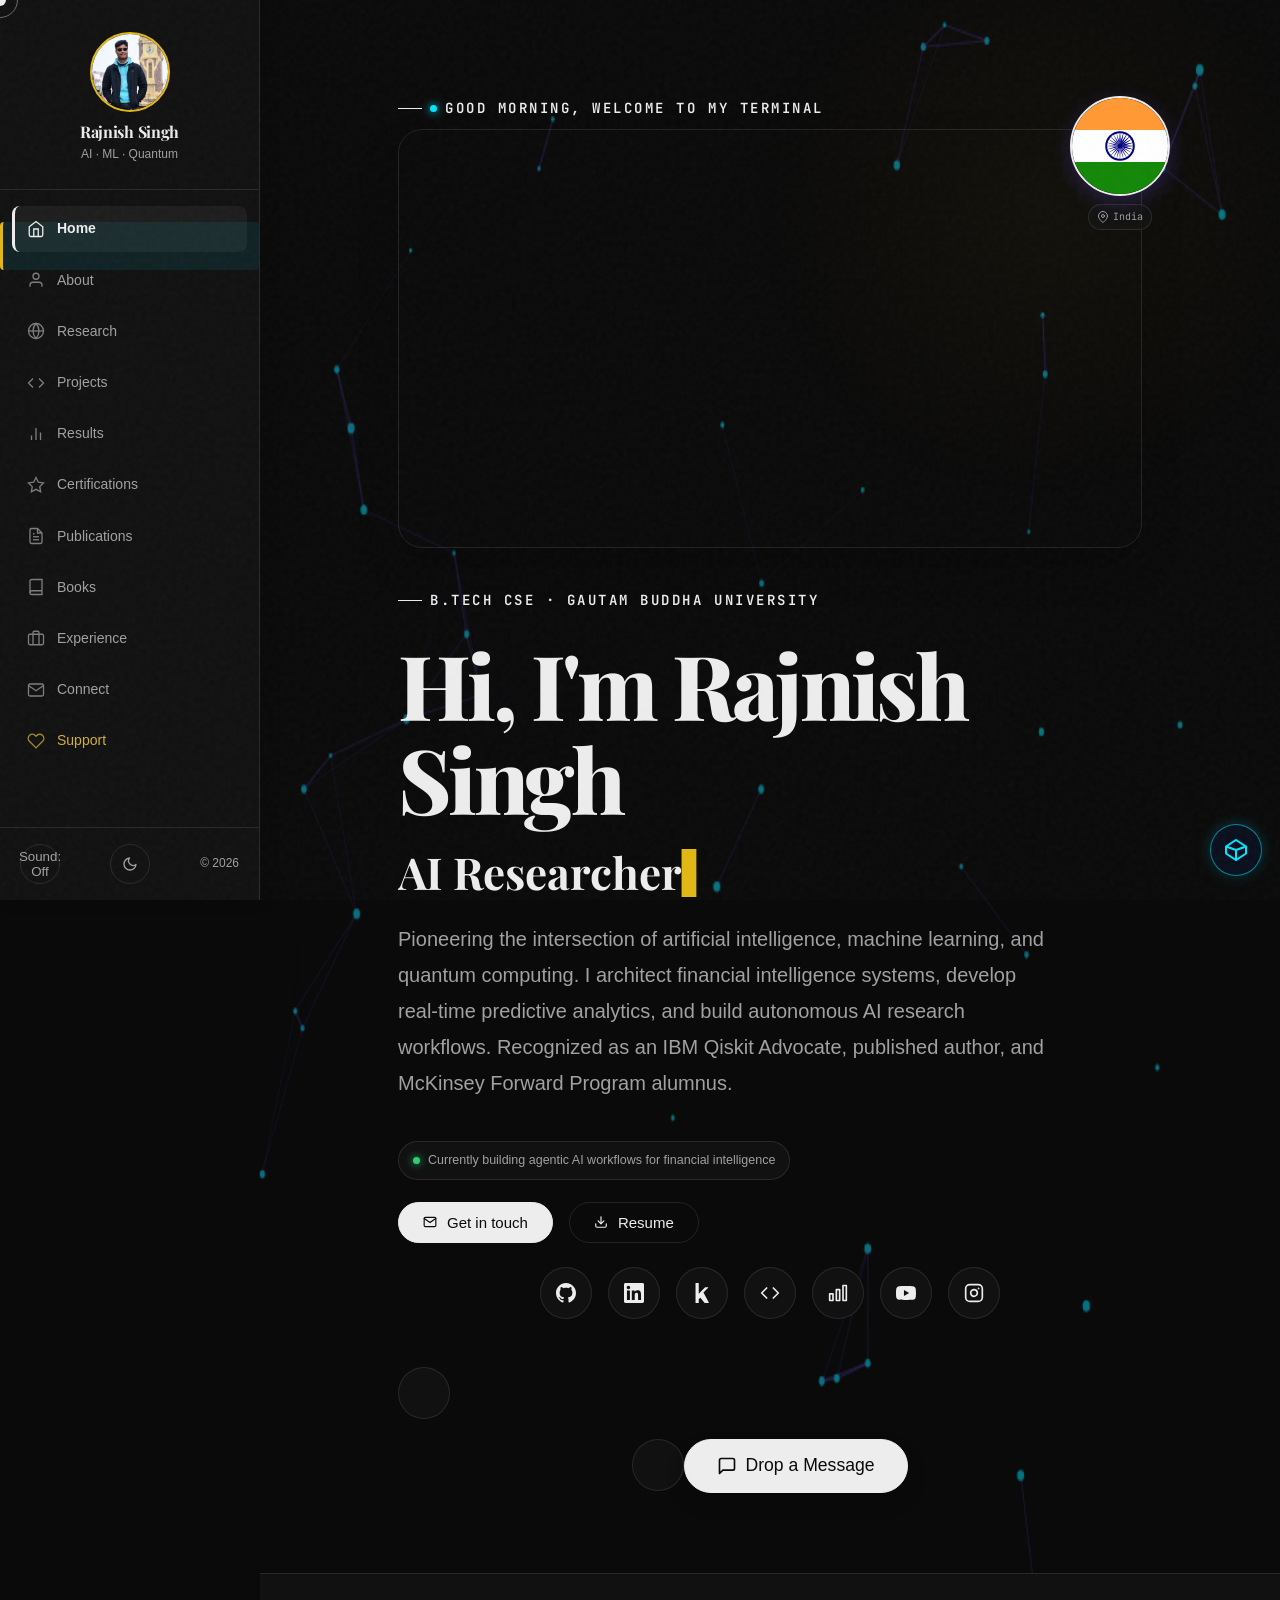
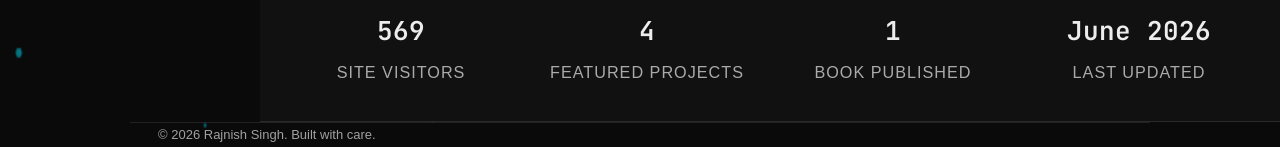
==== index.html @ a427bece "feat: redesign hero section, update typography, add google form and certificates" ====
<!doctype html>
<html lang="en">
  <head>
    <meta charset="UTF-8" />
    <meta name="viewport" content="width=device-width, initial-scale=1.0" />
    <title>Rajnish Singh — AI · ML · Quantum Computing</title>
    <meta
      name="description"
      content="Rajnish Singh is an AI researcher, machine learning enthusiast, IBM Qiskit Advocate, and published author. Exploring the intersection of AI, ML, and quantum computing at Gautam Buddha University."
    />
    <meta name="author" content="Rajnish Singh" />
    <meta
      name="keywords"
      content="Rajnish Singh, AI, Machine Learning, Quantum Computing, IBM Qiskit, Portfolio, Research, GBU"
    />

    <!-- Open Graph -->
    <meta property="og:type" content="website" />
    <meta
      property="og:title"
      content="Rajnish Singh — AI · ML · Quantum Computing"
    />
    <meta
      property="og:description"
      content="AI researcher, ML enthusiast, IBM Qiskit Advocate, and published author exploring the intersection of AI, ML, and quantum computing."
    />
    <meta property="og:image" content="assets/profile.jpg" />
    <meta property="og:locale" content="en_IN" />

    <!-- Twitter Card -->
    <meta name="twitter:card" content="summary" />
    <meta
      name="twitter:title"
      content="Rajnish Singh — AI · ML · Quantum Computing"
    />
    <meta
      name="twitter:description"
      content="AI researcher, ML enthusiast, IBM Qiskit Advocate, and published author."
    />

    <!-- Preload fonts -->
    <link rel="preconnect" href="https://fonts.googleapis.com" />
    <link rel="preconnect" href="https://fonts.gstatic.com" crossorigin />
    <link
      href="https://api.fontshare.com/v2/css?f[]=satoshi@900,700,500,300,400&display=swap"
      rel="stylesheet"
    />
    <link
      href="https://fonts.googleapis.com/css2?family=Playfair+Display:ital,wght@0,400..900;1,400..900&family=JetBrains+Mono:wght@400;500;600&display=swap"
      rel="stylesheet"
    />

    <!-- Stylesheets -->
    <link rel="stylesheet" href="css/tokens.css" />
    <link rel="stylesheet" href="css/base.css" />
    <link rel="stylesheet" href="css/components.css" />
    <link rel="stylesheet" href="css/sections.css" />
    <!-- GSAP for Animations -->
    <script src="https://cdnjs.cloudflare.com/ajax/libs/gsap/3.12.2/gsap.min.js"></script>
    <script src="https://cdnjs.cloudflare.com/ajax/libs/gsap/3.12.2/ScrollTrigger.min.js"></script>
    <link rel="stylesheet" href="css/accessibility.css" />
    <link rel="stylesheet" href="css/responsive.css" />
    <link rel="stylesheet" href="css/game.css" />
    <link rel="stylesheet" href="css/sidebar.css" />
    <link rel="stylesheet" href="css/dashboard.css" />
    <link rel="stylesheet" href="css/quiz.css" />

    <!-- JSON-LD Structured Data -->
    <script type="application/ld+json">
      {
        "@context": "https://schema.org",
        "@type": "Person",
        "name": "Rajnish Singh",
        "url": "",
        "image": "assets/profile.jpg",
        "jobTitle": "AI Researcher & Quantum Computing Advocate",
        "worksFor": {
          "@type": "EducationalOrganization",
          "name": "Gautam Buddha University"
        },
        "alumniOf": {
          "@type": "EducationalOrganization",
          "name": "Gautam Buddha University"
        },
        "knowsAbout": [
          "Artificial Intelligence",
          "Machine Learning",
          "Quantum Computing",
          "IBM Qiskit"
        ],
        "sameAs": [
          "https://github.com/givemehat",
          "https://www.linkedin.com/in/rajnish-singh-a9a61022a/",
          "https://www.instagram.com/nonchalantapple/",
          "https://www.youtube.com/@nonchalantpumpkin",
          "https://medium.com/@rajnisihsingh"
        ]
      }
    </script>
  </head>
  <body data-theme="dark" class="dark">
    <!-- Global Loader -->
    <div id="global-loader">
      <div class="loader-content">
        <div class="loader-logo">RS</div>
        <div class="loader-progress"></div>
      </div>
    </div>

    <!-- Scroll Progress Bar -->
    <div id="scroll-progress" class="scroll-progress"></div>

    <!-- Accessibility Nav -->
    <a href="#main-content" class="skip-link">Skip to main content</a>

    <!-- ========== MOBILE HEADER ========== -->
    <div class="mobile-header">
      <div class="mobile-logo">Rajnish Singh</div>
      <button
        class="hamburger-btn"
        id="mobile-menu-btn"
        aria-label="Toggle menu"
        aria-expanded="false"
      >
        <svg
          width="24"
          height="24"
          viewBox="0 0 24 24"
          fill="none"
          stroke="currentColor"
          stroke-width="2"
        >
          <line x1="3" y1="12" x2="21" y2="12" />
          <line x1="3" y1="6" x2="21" y2="6" />
          <line x1="3" y1="18" x2="21" y2="18" />
        </svg>
      </button>
    </div>

    <!-- ========== SIDEBAR NAVIGATION ========== -->
    <aside id="sidebar" aria-label="Sidebar navigation">
      <div class="sidebar-profile" style="padding-top: 32px">
        <img
          id="profile-img"
          src="assets/profile.jpg"
          alt="Rajnish Singh"
          width="100"
          height="100"
          loading="eager"
        />
        <h2>Rajnish Singh</h2>
        <p>AI · ML · Quantum</p>
      </div>

      <div
        class="nav-links"
        id="tab-bar"
        role="tablist"
        aria-label="Site sections"
      >
        <div id="nav-pill" class="nav-pill"></div>
        <a
          href="#home"
          data-section="home"
          data-tooltip="Home"
          role="tab"
          aria-selected="true"
          aria-controls="panel-home"
          id="tab-home"
          tabindex="0"
          class="active"
        >
          <svg
            width="18"
            height="18"
            viewBox="0 0 24 24"
            fill="none"
            stroke="currentColor"
            stroke-width="2"
          >
            <path d="M3 9l9-7 9 7v11a2 2 0 0 1-2 2H5a2 2 0 0 1-2-2z" />
            <polyline points="9 22 9 12 15 12 15 22" />
          </svg>
          Home
        </a>
        <a
          href="#about"
          data-section="about"
          data-tooltip="About"
          role="tab"
          aria-selected="false"
          aria-controls="panel-about"
          id="tab-about"
          tabindex="-1"
        >
          <svg
            width="18"
            height="18"
            viewBox="0 0 24 24"
            fill="none"
            stroke="currentColor"
            stroke-width="2"
          >
            <path d="M20 21v-2a4 4 0 0 0-4-4H8a4 4 0 0 0-4 4v2" />
            <circle cx="12" cy="7" r="4" />
          </svg>
          About
        </a>
        <a
          href="#research"
          data-section="research"
          data-tooltip="Research"
          role="tab"
          aria-selected="false"
          aria-controls="panel-research"
          id="tab-research"
          tabindex="-1"
        >
          <svg
            width="18"
            height="18"
            viewBox="0 0 24 24"
            fill="none"
            stroke="currentColor"
            stroke-width="2"
          >
            <circle cx="12" cy="12" r="10" />
            <line x1="2" y1="12" x2="22" y2="12" />
            <path
              d="M12 2a15.3 15.3 0 0 1 4 10 15.3 15.3 0 0 1-4 10 15.3 15.3 0 0 1-4-10 15.3 15.3 0 0 1 4-10z"
            />
          </svg>
          Research
        </a>
        <a
          href="#projects"
          data-section="projects"
          data-tooltip="Projects"
          role="tab"
          aria-selected="false"
          aria-controls="panel-projects"
          id="tab-projects"
          tabindex="-1"
        >
          <svg
            width="18"
            height="18"
            viewBox="0 0 24 24"
            fill="none"
            stroke="currentColor"
            stroke-width="2"
          >
            <polyline points="16 18 22 12 16 6" />
            <polyline points="8 6 2 12 8 18" />
          </svg>
          Projects
        </a>
        <a
          href="#results"
          data-section="results"
          data-tooltip="Results"
          role="tab"
          aria-selected="false"
          aria-controls="panel-results"
          id="tab-results"
          tabindex="-1"
        >
          <svg
            width="18"
            height="18"
            viewBox="0 0 24 24"
            fill="none"
            stroke="currentColor"
            stroke-width="2"
          >
            <line x1="18" y1="20" x2="18" y2="10" />
            <line x1="12" y1="20" x2="12" y2="4" />
            <line x1="6" y1="20" x2="6" y2="14" />
          </svg>
          Results
        </a>
        <a
          href="#certifications"
          data-section="certifications"
          data-tooltip="Certifications"
          role="tab"
          aria-selected="false"
          aria-controls="panel-certifications"
          id="tab-certifications"
          tabindex="-1"
        >
          <svg
            width="18"
            height="18"
            viewBox="0 0 24 24"
            fill="none"
            stroke="currentColor"
            stroke-width="2"
          >
            <path
              d="M12 2l3.09 6.26L22 9.27l-5 4.87 1.18 6.88L12 17.77l-6.18 3.25L7 14.14 2 9.27l6.91-1.01L12 2z"
            />
          </svg>
          Certifications
        </a>
        <a
          href="#publications"
          data-section="publications"
          data-tooltip="Publications"
          role="tab"
          aria-selected="false"
          aria-controls="panel-publications"
          id="tab-publications"
          tabindex="-1"
        >
          <svg
            width="18"
            height="18"
            viewBox="0 0 24 24"
            fill="none"
            stroke="currentColor"
            stroke-width="2"
          >
            <path
              d="M14 2H6a2 2 0 0 0-2 2v16a2 2 0 0 0 2 2h12a2 2 0 0 0 2-2V8z"
            />
            <polyline points="14 2 14 8 20 8" />
            <line x1="16" y1="13" x2="8" y2="13" />
            <line x1="16" y1="17" x2="8" y2="17" />
            <polyline points="10 9 9 9 8 9" />
          </svg>
          Publications
        </a>
        <a
          href="#books"
          data-section="books"
          data-tooltip="Books"
          role="tab"
          aria-selected="false"
          aria-controls="panel-books"
          id="tab-books"
          tabindex="-1"
        >
          <svg
            width="18"
            height="18"
            viewBox="0 0 24 24"
            fill="none"
            stroke="currentColor"
            stroke-width="2"
          >
            <path d="M4 19.5A2.5 2.5 0 0 1 6.5 17H20" />
            <path
              d="M6.5 2H20v20H6.5A2.5 2.5 0 0 1 4 19.5v-15A2.5 2.5 0 0 1 6.5 2z"
            />
          </svg>
          Books
        </a>
        <a
          href="#experience"
          data-section="experience"
          data-tooltip="Experience"
          role="tab"
          aria-selected="false"
          aria-controls="panel-experience"
          id="tab-experience"
          tabindex="-1"
        >
          <svg
            width="18"
            height="18"
            viewBox="0 0 24 24"
            fill="none"
            stroke="currentColor"
            stroke-width="2"
          >
            <rect x="2" y="7" width="20" height="14" rx="2" ry="2" />
            <path d="M16 21V5a2 2 0 0 0-2-2h-4a2 2 0 0 0-2 2v16" />
          </svg>
          Experience
        </a>
        <a
          href="#connect"
          data-section="connect"
          data-tooltip="Connect"
          role="tab"
          aria-selected="false"
          aria-controls="panel-connect"
          id="tab-connect"
          tabindex="-1"
        >
          <svg
            width="18"
            height="18"
            viewBox="0 0 24 24"
            fill="none"
            stroke="currentColor"
            stroke-width="2"
          >
            <path
              d="M4 4h16c1.1 0 2 .9 2 2v12c0 1.1-.9 2-2 2H4c-1.1 0-2-.9-2-2V6c0-1.1.9-2 2-2z"
            />
            <polyline points="22,6 12,13 2,6" />
          </svg>
          Connect
        </a>
        <a
          href="#support"
          data-section="support"
          data-tooltip="Support"
          role="tab"
          aria-selected="false"
          aria-controls="panel-support"
          id="tab-support"
          tabindex="-1"
          style="color: #d4af37"
        >
          <svg
            width="18"
            height="18"
            viewBox="0 0 24 24"
            fill="none"
            stroke="currentColor"
            stroke-width="2"
          >
            <path
              d="M20.84 4.61a5.5 5.5 0 0 0-7.78 0L12 5.67l-1.06-1.06a5.5 5.5 0 0 0-7.78 7.78l1.06 1.06L12 21.23l7.78-7.78 1.06-1.06a5.5 5.5 0 0 0 0-7.78z"
            />
          </svg>
          Support
        </a>
      </div>

      <div class="sidebar-footer">
        <button
          class="icon-btn sound-toggle-btn"
          title="Toggle Sound"
          aria-label="Toggle Sound"
        >
          <svg
            width="16"
            height="16"
            viewBox="0 0 24 24"
            fill="none"
            stroke="currentColor"
            stroke-width="2"
          >
            <polygon points="11 5 6 9 2 9 2 15 6 15 11 19 11 5"></polygon>
            <path
              d="M19.07 4.93a10 10 0 0 1 0 14.14M15.54 8.46a5 5 0 0 1 0 7.07"
            ></path>
          </svg>
        </button>
        <button
          class="icon-btn"
          id="theme-toggle"
          title="Toggle theme"
          aria-label="Toggle dark mode"
        >
          <svg
            width="16"
            height="16"
            viewBox="0 0 24 24"
            fill="none"
            stroke="currentColor"
            stroke-width="2"
            stroke-linecap="round"
            stroke-linejoin="round"
          >
            <circle cx="12" cy="12" r="5" />
            <line x1="12" y1="1" x2="12" y2="3" />
            <line x1="12" y1="21" x2="12" y2="23" />
            <line x1="4.22" y1="4.22" x2="5.64" y2="5.64" />
            <line x1="18.36" y1="18.36" x2="19.78" y2="19.78" />
            <line x1="1" y1="12" x2="3" y2="12" />
            <line x1="21" y1="12" x2="23" y2="12" />
            <line x1="4.22" y1="19.78" x2="5.64" y2="18.36" />
            <line x1="18.36" y1="5.64" x2="19.78" y2="4.22" />
          </svg>
        </button>
        <span
          id="admin-trigger"
          role="button"
          tabindex="0"
          style="font-size: 12px; color: var(--text-dim); cursor: pointer"
          title="Admin Login"
          >© 2026</span
        >
      </div>
    </aside>

    <!-- ========== MAIN CONTENT ========== -->
    <main id="main-content">
      <!-- Particle Background Accent -->
      <canvas id="particles-bg"></canvas>

      <!-- ===== HOME PANEL ===== -->
      <div
        class="panel active"
        id="panel-home"
        role="tabpanel"
        aria-labelledby="tab-home"
      >
        <header class="hero">
          <div class="container hero-grid">
            <!-- Animated Video Presentation -->
            <div style="margin-bottom: 40px; border-radius: 24px; overflow: hidden; box-shadow: 0 20px 40px rgba(0,0,0,0.2); width: 100%; aspect-ratio: 16/9; border: 1px solid var(--line);">
              <video
                autoplay
                loop
                muted
                playsinline
                style="width: 100%; height: 100%; object-fit: cover;"
              >
                <source src="images/animated_bg.mp4" type="video/mp4" />
              </video>
            </div>
            <div class="hero-visual">
              <div class="qframe">
                <svg
                  width="100%"
                  height="100%"
                  viewBox="0 0 900 600"
                  preserveAspectRatio="xMidYMid slice"
                  xmlns="http://www.w3.org/2000/svg"
                >
                  <rect width="900" height="200" fill="#FF9933" />
                  <rect y="200" width="900" height="200" fill="#FFFFFF" />
                  <rect y="400" width="900" height="200" fill="#138808" />
                  <g transform="translate(450,300)">
                    <circle r="92.5" fill="#000080" />
                    <circle r="80" fill="#FFFFFF" />
                    <circle r="16" fill="#000080" />
                    <g id="chakra">
                      <g id="c3">
                        <g id="c2">
                          <g id="c1">
                            <polygon
                              points="0,0 3,-30 0,-92.5 -3,-30"
                              fill="#000080"
                            />
                            <polygon
                              points="0,0 3,-30 0,-92.5 -3,-30"
                              fill="#000080"
                              transform="rotate(15)"
                            />
                          </g>
                          <use href="#c1" transform="rotate(30)" />
                        </g>
                        <use href="#c2" transform="rotate(60)" />
                      </g>
                      <use href="#c3" transform="rotate(120)" />
                    </g>
                    <use href="#chakra" transform="rotate(240)" />
                  </g>
                </svg>
              </div>
              <span class="hv-tag" aria-label="Location: India">
                <svg
                  width="12"
                  height="12"
                  viewBox="0 0 24 24"
                  fill="none"
                  stroke="currentColor"
                  stroke-width="2"
                  stroke-linecap="round"
                  stroke-linejoin="round"
                >
                  <path d="M21 10c0 7-9 13-9 13s-9-6-9-13a9 9 0 0118 0z" />
                  <circle cx="12" cy="10" r="3" />
                </svg>
                India
              </span>
            </div>
            <div class="eyebrow">B.Tech CSE · Gautam Buddha University</div>
            <h1 id="hero-name">
              Hi, I'm <span class="text-violet">Rajnish Singh</span>
            </h1>
            <div
              id="typed-role"
              aria-live="polite"
              aria-label="Current role"
            ></div>
            <p class="lede" id="hero-bio">
              Pioneering the intersection of artificial intelligence, machine
              learning, and quantum computing. I architect financial
              intelligence systems, develop real-time predictive analytics, and
              build autonomous AI research workflows. Recognized as an IBM
              Qiskit Advocate, published author, and McKinsey Forward Program
              alumnus.
            </p>
            <div class="currently" aria-label="Current activity">
              <span class="dot-live" aria-hidden="true"></span>
              Currently building agentic AI workflows for financial intelligence
            </div>
            <div class="btn-row" style="margin-bottom: 24px">
              <a
                class="btn btn-primary"
                href="https://docs.google.com/forms/d/e/1FAIpQLSdbMVzMeIound-Temea7hCVfkvj4Kis03fB_NRl3ClAyluTeQ/viewform"
                target="_blank"
                rel="noopener noreferrer"
                role="button"
              >
                <svg
                  width="14"
                  height="14"
                  viewBox="0 0 24 24"
                  fill="none"
                  stroke="currentColor"
                  stroke-width="2"
                  stroke-linecap="round"
                  stroke-linejoin="round"
                >
                  <path
                    d="M4 4h16c1.1 0 2 .9 2 2v12c0 1.1-.9 2-2 2H4c-1.1 0-2-.9-2-2V6c0-1.1.9-2 2-2z"
                  />
                  <polyline points="22,6 12,13 2,6" />
                </svg>
                Get in touch
              </a>
              <a
                class="btn"
                href="resume.pdf"
                target="_blank"
                rel="noopener noreferrer"
                role="button"
                aria-label="Download Resume"
              >
                <svg
                  width="14"
                  height="14"
                  viewBox="0 0 24 24"
                  fill="none"
                  stroke="currentColor"
                  stroke-width="2"
                  stroke-linecap="round"
                  stroke-linejoin="round"
                >
                  <path d="M21 15v4a2 2 0 0 1-2 2H5a2 2 0 0 1-2-2v-4"></path>
                  <polyline points="7 10 12 15 17 10"></polyline>
                  <line x1="12" y1="15" x2="12" y2="3"></line>
                </svg>
                Resume
              </a>
            </div>

            <div
              class="social-circles"
              style="
                display: flex;
                gap: 16px;
                margin-bottom: 48px;
                justify-content: center;
                flex-wrap: wrap;
              "
            >
              <a
                href="https://github.com/givemehat"
                target="_blank"
                rel="noopener noreferrer"
                aria-label="GitHub"
                class="social-circle-btn"
              >
                <svg
                  width="20"
                  height="20"
                  viewBox="0 0 24 24"
                  fill="currentColor"
                >
                  <path
                    d="M12 0c-6.626 0-12 5.373-12 12 0 5.302 3.438 9.8 8.207 11.387.599.111.793-.261.793-.577v-2.234c-3.338.726-4.033-1.416-4.033-1.416-.546-1.387-1.333-1.756-1.333-1.756-1.089-.745.083-.729.083-.729 1.205.084 1.839 1.237 1.839 1.237 1.07 1.834 2.807 1.304 3.492.997.107-.775.418-1.305.762-1.604-2.665-.305-5.467-1.334-5.467-5.931 0-1.311.469-2.381 1.236-3.221-.124-.303-.535-1.524.117-3.176 0 0 1.008-.322 3.301 1.23.957-.266 1.983-.399 3.003-.404 1.02.005 2.047.138 3.006.404 2.291-1.552 3.297-1.23 3.297-1.23.653 1.653.242 2.874.118 3.176.77.84 1.235 1.911 1.235 3.221 0 4.609-2.807 5.624-5.479 5.921.43.372.823 1.102.823 2.222v3.293c0 .319.192.694.801.576 4.765-1.589 8.199-6.086 8.199-11.386 0-6.627-5.373-12-12-12z"
                  />
                </svg>
              </a>
              <a
                href="https://www.linkedin.com/in/rajnish-singh-a9a61022a/"
                target="_blank"
                rel="noopener noreferrer"
                aria-label="LinkedIn"
                class="social-circle-btn"
              >
                <svg
                  width="20"
                  height="20"
                  viewBox="0 0 24 24"
                  fill="currentColor"
                >
                  <path
                    d="M20.447 20.452h-3.554v-5.569c0-1.328-.027-3.037-1.852-3.037-1.853 0-2.136 1.445-2.136 2.939v5.667H9.351V9h3.414v1.561h.046c.477-.9 1.637-1.85 3.37-1.85 3.601 0 4.267 2.37 4.267 5.455v6.286zM5.337 7.433c-1.144 0-2.063-.926-2.063-2.065 0-1.138.92-2.063 2.063-2.063 1.14 0 2.064.925 2.064 2.063 0 1.139-.925 2.065-2.064 2.065zm1.782 13.019H3.555V9h3.564v11.452zM22.225 0H1.771C.792 0 0 .774 0 1.729v20.542C0 23.227.792 24 1.771 24h20.451C23.2 24 24 23.227 24 22.271V1.729C24 .774 23.2 0 22.222 0h.003z"
                  />
                </svg>
              </a>
              <a
                href="https://www.kaggle.com/sirrajnish"
                target="_blank"
                rel="noopener noreferrer"
                aria-label="Kaggle"
                class="social-circle-btn"
              >
                <svg
                  width="20"
                  height="20"
                  viewBox="0 0 24 24"
                  fill="currentColor"
                >
                  <path
                    d="M18.825 23.859c-.022.092-.117.141-.281.141h-3.139c-.187 0-.331-.058-.461-.225L10.057 17.65 8.1 19.344v4.281c0 .253-.105.375-.375.375H4.605c-.244 0-.375-.122-.375-.375V.375C4.23.122 4.352 0 4.605 0h3.12c.27 0 .375.122.375.375v12.39l7.359-7.397c.141-.131.282-.197.46-.197h3.292c.206 0 .323.056.347.169.037.159-.028.253-.169.394l-5.634 5.615 6.422 11.954c.093.16.084.282-.056.55z"
                  />
                </svg>
              </a>
              <a
                href="https://leetcode.com/u/singh_r_rajnish/"
                target="_blank"
                rel="noopener noreferrer"
                aria-label="LeetCode"
                class="social-circle-btn"
              >
                <svg
                  width="20"
                  height="20"
                  viewBox="0 0 24 24"
                  fill="none"
                  stroke="currentColor"
                  stroke-width="2"
                  stroke-linecap="round"
                  stroke-linejoin="round"
                >
                  <polyline points="16 18 22 12 16 6"></polyline>
                  <polyline points="8 6 2 12 8 18"></polyline>
                </svg>
              </a>
              <a
                href="https://codeforces.com/profile/rajnisihsingh07"
                target="_blank"
                rel="noopener noreferrer"
                aria-label="Codeforces"
                class="social-circle-btn"
              >
                <svg
                  width="20"
                  height="20"
                  viewBox="0 0 24 24"
                  fill="none"
                  stroke="currentColor"
                  stroke-width="2"
                  stroke-linecap="round"
                  stroke-linejoin="round"
                >
                  <rect x="18" y="3" width="4" height="18"></rect>
                  <rect x="10" y="8" width="4" height="13"></rect>
                  <rect x="2" y="13" width="4" height="8"></rect>
                </svg>
              </a>
              <a
                href="https://www.youtube.com/@nonchalantpumpkin"
                target="_blank"
                rel="noopener noreferrer"
                aria-label="YouTube"
                class="social-circle-btn"
              >
                <svg
                  width="20"
                  height="20"
                  viewBox="0 0 24 24"
                  fill="currentColor"
                >
                  <path
                    d="M23.498 6.186a3.016 3.016 0 00-2.122-2.136C19.505 3.545 12 3.545 12 3.545s-7.505 0-9.377.505A3.017 3.017 0 00.502 6.186C0 8.07 0 12 0 12s0 3.93.502 5.814a3.016 3.016 0 002.122 2.136c1.871.505 9.376.505 9.376.505s7.505 0 9.377-.505a3.015 3.015 0 002.122-2.136C24 15.93 24 12 24 12s0-3.93-.502-5.814zM9.545 15.568V8.432L15.818 12l-6.273 3.568z"
                  />
                </svg>
              </a>
              <a
                href="https://www.instagram.com/"
                target="_blank"
                rel="noopener noreferrer"
                aria-label="Instagram"
                class="social-circle-btn"
              >
                <svg
                  width="20"
                  height="20"
                  viewBox="0 0 24 24"
                  fill="none"
                  stroke="currentColor"
                  stroke-width="2"
                  stroke-linecap="round"
                  stroke-linejoin="round"
                >
                  <rect x="2" y="2" width="20" height="20" rx="5" ry="5"></rect>
                  <path
                    d="M16 11.37A4 4 0 1 1 12.63 8 4 4 0 0 1 16 11.37z"
                  ></path>
                  <line x1="17.5" y1="6.5" x2="17.51" y2="6.5"></line>
            </div>

            <!-- Contact Button -->
            <div style="margin-top: 20px; display: flex; justify-content: center;">
              <a
                class="btn btn-primary"
                style="padding: 16px 32px; font-size: 1.1rem; border-radius: 30px; display: inline-flex; align-items: center; gap: 8px; box-shadow: 0 10px 20px rgba(0,0,0,0.15);"
                href="https://docs.google.com/forms/d/e/1FAIpQLSdbMVzMeIound-Temea7hCVfkvj4Kis03fB_NRl3ClAyluTeQ/viewform"
                target="_blank"
                rel="noopener noreferrer"
                role="button"
              >
                <svg
                  width="20"
                  height="20"
                  viewBox="0 0 24 24"
                  fill="none"
                  stroke="currentColor"
                  stroke-width="2"
                  stroke-linecap="round"
                  stroke-linejoin="round"
                >
                  <path d="M21 15a2 2 0 0 1-2 2H7l-4 4V5a2 2 0 0 1 2-2h14a2 2 0 0 1 2 2z"></path>
                </svg>
                Drop a Message
              </a>
            </div>
          </div>
        </header>

        <!-- STATS STRIP -->
        <div class="stats" aria-label="Site statistics">
          <div class="stats-inner">
            <div class="stat-item">
              <div class="stat-num" id="visitor-count" data-target="1400">
                —
              </div>
              <div class="stat-label">Site Visitors</div>
            </div>
            <div class="stat-item">
              <div class="stat-num" data-target="4">4</div>
              <div class="stat-label">Featured Projects</div>
            </div>
            <div class="stat-item">
              <div class="stat-num" data-target="1">1</div>
              <div class="stat-label">Book Published</div>
            </div>
            <div class="stat-item">
              <div class="stat-num" id="last-updated">—</div>
              <div class="stat-label">Last Updated</div>
            </div>
          </div>
        </div>
      </div>

      <!-- ===== ABOUT PANEL ===== -->
      <section
        class="panel"
        id="panel-about"
        role="tabpanel"
        aria-labelledby="tab-about"
        aria-hidden="true"
      >
        <div class="container about-grid">
          <div>
            <div class="eyebrow">About</div>
            <h2 class="section-title">
              Curious by default, rigorous by habit.
            </h2>
            <p class="section-sub" id="about-text">
              I am currently pursuing a Bachelor of Technology in Computer
              Science at Gautam Buddha University, Greater Noida. My research
              and development efforts operate at the vanguard of applied AI and
              quantum computing—I am drawn to complex challenges that lack
              conventional, textbook solutions. By participating in the McKinsey
              Forward Program, I honed my ability to navigate ambiguity and
              execute strategic reasoning. As an IBM Qiskit Advocate, I actively
              contribute to the open-source quantum ecosystem. Beyond software
              engineering, I am a published author with a profound fascination
              for drone technology and the pioneering aerospace and defense
              initiatives of ISRO, DRDO, and BARC.
            </p>
            <div style="display: grid; grid-template-columns: 1fr 1fr; gap: 20px; margin-top: 30px;">
              <img src="images/dream.jpg" alt="Dream Inspiration" style="width: 100%; height: 100%; object-fit: cover; border-radius: 12px; box-shadow: 0 10px 30px rgba(0,0,0,0.15); filter: brightness(0.9) contrast(1.1);" />
              <img src="images/figureitout.jpg" alt="Motivation" style="width: 100%; height: 100%; object-fit: cover; border-radius: 12px; box-shadow: 0 10px 30px rgba(0,0,0,0.15); filter: brightness(0.9) contrast(1.1);" />
            </div>
          </div>
          <div class="timeline" role="list" aria-label="Timeline">
            <div class="t-item" role="listitem">
              <div class="t-dot" aria-hidden="true"></div>
              <div class="t-content">
                <div class="t-header">
                  <div class="t-title">IBM Qiskit Advocate</div>
                  <button
                    class="t-expand-btn"
                    aria-label="Toggle details"
                    aria-expanded="false"
                  >
                    <svg
                      width="14"
                      height="14"
                      viewBox="0 0 24 24"
                      fill="none"
                      stroke="currentColor"
                      stroke-width="2"
                    >
                      <polyline points="6 9 12 15 18 9" />
                    </svg>
                  </button>
                </div>
                <div class="t-meta">
                  2025 — Present · Open Source · Quantum Computing
                </div>
                <div class="t-desc">
                  Contributing to open-source quantum tools, educational
                  content, and community engagement in the global quantum
                  ecosystem.
                </div>
                <div class="t-details" hidden>
                  <div class="t-achievements">
                    <span class="badge badge-violet">Global Advocate</span>
                    <span class="badge badge-cyan"
                      >Open Source Contributor</span
                    >
                  </div>
                </div>
              </div>
            </div>
            <div class="t-item" role="listitem">
              <div class="t-dot" aria-hidden="true"></div>
              <div class="t-content">
                <div class="t-header">
                  <div class="t-title">McKinsey Forward Program</div>
                  <button
                    class="t-expand-btn"
                    aria-label="Toggle details"
                    aria-expanded="false"
                  >
                    <svg
                      width="14"
                      height="14"
                      viewBox="0 0 24 24"
                      fill="none"
                      stroke="currentColor"
                      stroke-width="2"
                    >
                      <polyline points="6 9 12 15 18 9" />
                    </svg>
                  </button>
                </div>
                <div class="t-meta">Problem Solving &amp; Analytics Track</div>
                <div class="t-desc">
                  Selected cohort focused on structured problem-solving for
                  ambiguous, high-stakes business and analytical problems.
                </div>
                <div class="t-details" hidden>
                  <div class="t-achievements">
                    <span class="badge badge-violet">Selected Cohort</span>
                    <span class="badge badge-cyan">Analytics Track</span>
                  </div>
                </div>
              </div>
            </div>
            <div class="t-item" role="listitem">
              <div class="t-dot" aria-hidden="true"></div>
              <div class="t-content">
                <div class="t-header">
                  <div class="t-title">B.Tech, Computer Science</div>
                  <button
                    class="t-expand-btn"
                    aria-label="Toggle details"
                    aria-expanded="false"
                  >
                    <svg
                      width="14"
                      height="14"
                      viewBox="0 0 24 24"
                      fill="none"
                      stroke="currentColor"
                      stroke-width="2"
                    >
                      <polyline points="6 9 12 15 18 9" />
                    </svg>
                  </button>
                </div>
                <div class="t-meta">
                  Gautam Buddha University, Greater Noida
                </div>
                <div class="t-desc">
                  Coursework and independent projects across AI, ML, and quantum
                  algorithms.
                </div>
                <div class="t-details" hidden>
                  <div class="t-achievements">
                    <span class="badge badge-violet">AI &amp; ML</span>
                    <span class="badge badge-cyan">Quantum Algorithms</span>
                    <span class="badge badge-violet">Systems</span>
                  </div>
                </div>
              </div>
            </div>

            <div style="margin-top: 40px; border: 12px solid #4a3424; border-radius: 8px; box-shadow: inset 0 0 15px rgba(0,0,0,0.8), 0 8px 16px rgba(0,0,0,0.4); background-color: #2e1c12; padding: 4px; max-width: 100%; margin-left: auto;">
              <img src="images/daily_prophet.jpg" alt="Daily Prophet Poster" style="width: 100%; display: block; filter: sepia(0.2) contrast(1.1) brightness(0.9);" />
            </div>
          </div>
        </div>

        <!-- ===== EXPERTISE PANEL (PREMIUM LIGHT MODE) ===== -->
        <div
          class="premium-expertise-section"
          style="margin-top: 100px; margin-bottom: 80px"
        >
          <div class="expertise-container">
            <div
              class="expertise-header"
              style="
                text-align: center;
                max-width: 800px;
                margin: 0 auto 64px auto;
              "
            >
              <div
                class="expertise-eyebrow"
                style="
                  font-size: 12px;
                  text-transform: uppercase;
                  letter-spacing: 0.1em;
                  font-weight: 700;
                  color: var(--text-dim);
                  margin-bottom: 16px;
                "
              >
                RESEARCH EXPERTISE
              </div>
              <h2
                class="expertise-title"
                style="
                  font-size: clamp(48px, 6vw, 72px);
                  font-weight: 800;
                  line-height: 1.1;
                  letter-spacing: -0.03em;
                  color: var(--text);
                  margin: 0 0 24px 0;
                "
              >
                Research &amp; Engineering Expertise
              </h2>
              <p
                class="expertise-subtitle"
                style="
                  font-size: 20px;
                  color: var(--text-dim);
                  line-height: 1.6;
                  max-width: 700px;
                  margin: 0 auto;
                "
              >
                Engineering intelligent systems across artificial intelligence,
                quantum computing, machine learning, and applied research.
              </p>
            </div>

            <div class="bento-light-grid">
              <!-- Card: Artificial Intelligence (Large) -->
              <div class="bento-light-card card-ai-l">
                <div class="b-card-header">
                  <div class="b-icon-wrap">
                    <svg
                      width="24"
                      height="24"
                      viewBox="0 0 24 24"
                      fill="none"
                      stroke="currentColor"
                      stroke-width="2"
                      stroke-linecap="round"
                      stroke-linejoin="round"
                    >
                      <path
                        d="M12 5a3 3 0 1 0-5.997.125 4 4 0 0 0-2.526 5.77 4 4 0 0 0 .556 6.588A4 4 0 1 0 12 18Z"
                      />
                      <path
                        d="M12 5a3 3 0 1 1 5.997.125 4 4 0 0 1 2.526 5.77 4 4 0 0 1-.556 6.588A4 4 0 1 1 12 18Z"
                      />
                      <path d="M15 13a4.5 4.5 0 0 1-3-4 4.5 4.5 0 0 1-3 4" />
                    </svg>
                  </div>
                  <h3 class="b-title">Artificial Intelligence</h3>
                </div>
                <p class="b-desc">
                  Designing intelligent systems for predictive analytics,
                  autonomous agents, and modern deep learning applications.
                </p>
                <div class="b-chips">
                  <span>Machine Learning</span><span>Deep Learning</span
                  ><span>Transformers</span><span>LLMs</span
                  ><span>Agentic AI</span><span>RAG</span
                  ><span>Predictive Modeling</span>
                </div>
              </div>

              <!-- Card: Computer Vision (Medium) -->
              <div class="bento-light-card card-cv-l">
                <div class="b-card-header">
                  <div class="b-icon-wrap">
                    <svg
                      width="24"
                      height="24"
                      viewBox="0 0 24 24"
                      fill="none"
                      stroke="currentColor"
                      stroke-width="2"
                      stroke-linecap="round"
                      stroke-linejoin="round"
                    >
                      <path d="M2 12s3-7 10-7 10 7 10 7-3 7-10 7-10-7-10-7Z" />
                      <circle cx="12" cy="12" r="3" />
                    </svg>
                  </div>
                  <h3 class="b-title">Computer Vision</h3>
                </div>
                <p class="b-desc">
                  Real-time object detection and spatial reasoning.
                </p>
                <div class="b-chips">
                  <span>YOLO</span><span>Object Detection</span
                  ><span>Image Classification</span><span>OpenCV</span
                  ><span>Edge AI</span>
                </div>
              </div>

              <!-- Card: Quantum Computing (Medium) -->
              <div class="bento-light-card card-qc-l">
                <div class="b-card-header">
                  <div class="b-icon-wrap">
                    <svg
                      width="24"
                      height="24"
                      viewBox="0 0 24 24"
                      fill="none"
                      stroke="currentColor"
                      stroke-width="2"
                      stroke-linecap="round"
                      stroke-linejoin="round"
                    >
                      <circle cx="12" cy="12" r="3" />
                      <path
                        d="M19.4 15a1.65 1.65 0 0 0 .11 1.89l1.8 2.6a2 2 0 0 1-3.24 2.2l-2.4-3.5a2 2 0 0 0-1.87-.8H12a2 2 0 0 1-2-2v-4a2 2 0 0 1 2-2h1.67a2 2 0 0 0 1.87-.8l2.4-3.5a2 2 0 0 1 3.24 2.2l-1.8 2.6a1.65 1.65 0 0 0-.11 1.89z"
                      />
                    </svg>
                  </div>
                  <h3 class="b-title">Quantum Computing</h3>
                </div>
                <p class="b-desc">Exploring quantum algorithms and QML.</p>
                <div class="b-chips">
                  <span>IBM Qiskit</span><span>Quantum Machine Learning</span
                  ><span>Variational Algorithms</span
                  ><span>Quantum Optimization</span><span>Quantum Kernels</span>
                </div>
              </div>

              <!-- Card: Programming (Small) -->
              <div class="bento-light-card card-prog-l">
                <div class="b-card-header">
                  <div class="b-icon-wrap">
                    <svg
                      width="24"
                      height="24"
                      viewBox="0 0 24 24"
                      fill="none"
                      stroke="currentColor"
                      stroke-width="2"
                      stroke-linecap="round"
                      stroke-linejoin="round"
                    >
                      <polyline points="16 18 22 12 16 6" />
                      <polyline points="8 6 2 12 8 18" />
                    </svg>
                  </div>
                  <h3 class="b-title">Programming</h3>
                </div>
                <p class="b-desc">Full-stack systems and APIs.</p>
                <div class="b-chips">
                  <span>Python</span><span>C++</span><span>JavaScript</span
                  ><span>PyTorch</span><span>TensorFlow</span><span>CUDA</span
                  ><span>Git</span>
                </div>
              </div>

              <!-- Card: Data Science (Small) -->
              <div class="bento-light-card card-ds-l">
                <div class="b-card-header">
                  <div class="b-icon-wrap">
                    <svg
                      width="24"
                      height="24"
                      viewBox="0 0 24 24"
                      fill="none"
                      stroke="currentColor"
                      stroke-width="2"
                      stroke-linecap="round"
                      stroke-linejoin="round"
                    >
                      <ellipse cx="12" cy="5" rx="9" ry="3" />
                      <path d="M3 5V19A9 3 0 0 0 21 19V5" />
                      <path d="M3 12A9 3 0 0 0 21 12" />
                    </svg>
                  </div>
                  <h3 class="b-title">Data Science</h3>
                </div>
                <p class="b-desc">
                  Large-scale analytics and feature engineering.
                </p>
                <div class="b-chips">
                  <span>NumPy</span><span>Pandas</span><span>Scikit-learn</span
                  ><span>Matplotlib</span><span>Data Analysis</span
                  ><span>Feature Engineering</span>
                </div>
              </div>

              <!-- Card: Research (Small) -->
              <div class="bento-light-card card-res-l">
                <div class="b-card-header">
                  <div class="b-icon-wrap">
                    <svg
                      width="24"
                      height="24"
                      viewBox="0 0 24 24"
                      fill="none"
                      stroke="currentColor"
                      stroke-width="2"
                      stroke-linecap="round"
                      stroke-linejoin="round"
                    >
                      <path
                        d="M14 2H6a2 2 0 0 0-2 2v16a2 2 0 0 0 2 2h12a2 2 0 0 0 2-2V8z"
                      />
                      <polyline points="14 2 14 8 20 8" />
                      <line x1="16" y1="13" x2="8" y2="13" />
                      <line x1="16" y1="17" x2="8" y2="17" />
                      <polyline points="10 9 9 9 8 9" />
                    </svg>
                  </div>
                  <h3 class="b-title">Research</h3>
                </div>
                <p class="b-desc">
                  Applied research and scientific methodology.
                </p>
                <div class="b-chips">
                  <span>Scientific Computing</span><span>Optimization</span
                  ><span>Signal Processing</span><span>Experimental Design</span
                  ><span>Methodology</span>
                </div>
              </div>
            </div>
          </div>
        </div>
      </section>

      <!-- ===== RESEARCH PANEL ===== -->
      <section
        class="panel"
        id="panel-research"
        role="tabpanel"
        aria-labelledby="tab-research"
        aria-hidden="true"
      >
        <div class="section-alt">
          <div class="container">
            <div class="eyebrow">Research Interests</div>
            <h2 class="section-title">Where I like to spend my attention.</h2>
            <p class="section-sub">
              Research threads and personal fascinations — the connective tissue
              is decision-making under uncertainty.
            </p>
            <div class="grid-3" id="research-grid">
              <article class="card">
                <div
                  class="card-cover card-cover--gradient-1"
                  aria-hidden="true"
                ></div>
                <span class="tag">AI</span>
                <h3>Agentic AI Workflows</h3>
                <p>
                  Designing multi-step, tool-using AI agents for research and
                  analysis pipelines.
                </p>
                <div class="card-meta">
                  <span class="card-status card-status--active">Active</span>
                  <div class="card-keywords">
                    <span class="keyword">LLM Agents</span>
                    <span class="keyword">Tool Use</span>
                    <span class="keyword">RAG</span>
                  </div>
                </div>
              </article>
              <article class="card">
                <div
                  class="card-cover card-cover--gradient-2"
                  aria-hidden="true"
                ></div>
                <span class="tag">ML</span>
                <h3>Machine Learning</h3>
                <p>
                  Real-time predictive analytics and streaming models for
                  financial intelligence.
                </p>
                <div class="card-meta">
                  <span class="card-status card-status--active">Active</span>
                  <div class="card-keywords">
                    <span class="keyword">Time Series</span>
                    <span class="keyword">FinTech</span>
                    <span class="keyword">Streaming</span>
                  </div>
                </div>
              </article>
              <article class="card">
                <div
                  class="card-cover card-cover--gradient-3"
                  aria-hidden="true"
                ></div>
                <span class="tag">Quantum</span>
                <h3>Quantum Computing</h3>
                <p>
                  Qiskit-based experimentation, quantum circuits, and
                  educational tooling.
                </p>
                <div class="card-meta">
                  <span class="card-status card-status--active">Active</span>
                  <div class="card-keywords">
                    <span class="keyword">Qiskit</span>
                    <span class="keyword">QML</span>
                    <span class="keyword">Circuits</span>
                  </div>
                </div>
              </article>
              <article class="card">
                <div
                  class="card-cover card-cover--gradient-4"
                  aria-hidden="true"
                ></div>
                <span class="tag">Book</span>
                <h3>Published Author</h3>
                <p>
                  Wrote and published a book — exploring ideas at the edge of
                  tech and thought.
                </p>
                <div class="card-meta">
                  <span class="card-status card-status--completed"
                    >Completed</span
                  >
                  <div class="card-keywords">
                    <span class="keyword">Writing</span>
                    <span class="keyword">Fiction</span>
                  </div>
                </div>
              </article>
              <article class="card">
                <div
                  class="card-cover card-cover--gradient-5"
                  aria-hidden="true"
                ></div>
                <span class="tag">Aerospace</span>
                <h3>Drones</h3>
                <p>
                  Hands-on curiosity about drone systems, flight dynamics and
                  autonomous flight.
                </p>
                <div class="card-meta">
                  <span class="card-status card-status--active">Active</span>
                  <div class="card-keywords">
                    <span class="keyword">UAV</span>
                    <span class="keyword">Autonomy</span>
                    <span class="keyword">PID</span>
                  </div>
                </div>
              </article>
              <article class="card">
                <div
                  class="card-cover card-cover--gradient-6"
                  aria-hidden="true"
                ></div>
                <span class="tag">Admiration</span>
                <h3>ISRO · DRDO · BARC</h3>
                <p>
                  Deeply inspired by India's space, defence and nuclear research
                  institutions.
                </p>
                <div class="card-meta">
                  <span class="card-status card-status--ongoing">Ongoing</span>
                  <div class="card-keywords">
                    <span class="keyword">Space</span>
                    <span class="keyword">Defence</span>
                    <span class="keyword">Nuclear</span>
                  </div>
                </div>
              </article>
              <div
                class="card add-card-btn"
                role="button"
                tabindex="0"
                aria-label="Add new research interest"
                data-grid="research-grid"
                style="display: none"
              >
                + Add interest
              </div>
            </div>
          </div>
        </div>
      </section>

      <!-- ===== PROJECTS PANEL ===== -->
      <section
        class="panel"
        id="panel-projects"
        role="tabpanel"
        aria-labelledby="tab-projects"
        aria-hidden="true"
      >
        <div class="container">
          <div class="eyebrow">Projects</div>
          <h2 class="section-title">Selected work</h2>
          <p class="section-sub">
            A mix of shipped code and ongoing experiments. Full history on
            GitHub.
          </p>
          <div class="grid-3" id="projects-grid"></div>
        </div>
      </section>

      <!-- ========== CERTIFICATIONS PANEL ========== -->
      <!-- ===== RESULTS PANEL ===== -->
      <section
        class="panel"
        id="panel-results"
        role="tabpanel"
        aria-labelledby="tab-results"
        aria-hidden="true"
      >
        <div class="container">
          <div class="eyebrow">Results</div>
          <h2 class="section-title">Visual Showcase</h2>
          <p class="section-sub">Screenshots, metrics, and event photos.</p>

          <div class="grid-3 cert-gallery" id="results-grid">
            <!-- Dynamic results will be injected here via app.js -->
          </div>
        </div>
      </section>

      <section
        class="panel"
        id="panel-certifications"
        role="tabpanel"
        aria-labelledby="tab-certifications"
        aria-hidden="true"
      >
        <div class="container section">
          <div class="section-header">
            <h2 class="title">
              <span class="highlight">Licenses &</span> Certifications
            </h2>
            <p class="subtitle">
              A comprehensive list of professional development and technical
              certifications.
            </p>
          </div>
          <div class="cert-grid" id="certifications-container">
            <!-- Generated dynamically by app.js from data.js -->
          </div>
        </div>
      </section>

      <!-- ===== PUBLICATIONS PANEL ===== -->
      <section
        class="panel"
        id="panel-publications"
        role="tabpanel"
        aria-labelledby="tab-publications"
        aria-hidden="true"
      >
        <div class="section-alt">
          <div class="container">
            <div class="eyebrow">Publications</div>
            <h2 class="section-title">Academic contributions</h2>
            <p class="section-sub">
              Research papers, conference submissions, and academic writing.
            </p>

            <div class="grid-2" id="publications-grid">
              <article
                class="card pub-card medium-card locked-card"
                data-type="preprint"
                id="pub-quantum-classifiers"
                style="cursor: not-allowed"
              >
                <div class="pub-card-inner">
                  <div class="pub-card-body">
                    <div
                      class="pub-type-badge"
                      style="
                        background: rgba(139, 92, 246, 0.15);
                        color: var(--violet);
                        border-color: var(--violet);
                      "
                    >
                      Preprint (Under Review)
                    </div>
                    <h3>
                      Noise Resilience and Parameter Efficiency of Quantum
                      Classifiers: A Comparative Analysis Using IBM Qiskit 1.x
                    </h3>
                    <div class="pub-authors">
                      Rajnish Singh, Utkrisht Patel, Dr. Rakesh Kumar Yadav
                    </div>
                    <div class="pub-venue">
                      <svg
                        width="12"
                        height="12"
                        viewBox="0 0 24 24"
                        fill="none"
                        stroke="currentColor"
                        stroke-width="2"
                      >
                        <path d="M2 3h6a4 4 0 014 4v14a3 3 0 00-3-3H2z" />
                        <path d="M22 3h-6a4 4 0 00-4 4v14a3 3 0 013-3h7z" />
                      </svg>
                      Completed &middot; 2026
                    </div>
                    <p class="pub-abstract">
                      Evaluating the parameter efficiency and noise resilience
                      of quantum classifiers using Qiskit in comparison with
                      classical counterparts.
                    </p>
                    <div class="pub-links" style="pointer-events: none">
                      <button
                        class="btn btn-sm"
                        disabled
                        style="
                          opacity: 0.55;
                          cursor: not-allowed;
                          border-color: var(--line);
                          color: var(--text-dim);
                          display: flex;
                          align-items: center;
                          gap: 6px;
                        "
                      >
                        <svg
                          width="12"
                          height="12"
                          viewBox="0 0 24 24"
                          fill="none"
                          stroke="currentColor"
                          stroke-width="2"
                        >
                          <rect
                            x="3"
                            y="11"
                            width="18"
                            height="11"
                            rx="2"
                            ry="2"
                          />
                          <path d="M7 11V7a5 5 0 0 1 10 0v4" />
                        </svg>
                        Manuscript Locked
                      </button>
                    </div>
                  </div>
                  <div
                    class="pub-thumb-wrap locked-thumb"
                    title="This paper is currently under peer review and restricted"
                    style="cursor: not-allowed"
                  >
                    <img
                      src="images/pub-quantum-classifiers.png"
                      alt="Quantum Classifiers preprint thumbnail"
                      class="pub-thumb"
                    />
                    <div
                      class="pub-thumb-overlay"
                      style="
                        background: rgba(4, 6, 14, 0.72);
                        opacity: 1;
                        display: flex;
                        flex-direction: column;
                        align-items: center;
                        justify-content: center;
                      "
                    >
                      <svg
                        width="20"
                        height="20"
                        viewBox="0 0 24 24"
                        fill="none"
                        stroke="currentColor"
                        stroke-width="2"
                        style="
                          color: #ffb347;
                          filter: drop-shadow(0 0 4px rgba(255, 179, 71, 0.45));
                        "
                      >
                        <rect
                          x="3"
                          y="11"
                          width="18"
                          height="11"
                          rx="2"
                          ry="2"
                        />
                        <path d="M7 11V7a5 5 0 0 1 10 0v4" />
                      </svg>
                      <span
                        style="
                          font-size: 9px;
                          margin-top: 5px;
                          color: #ffb347;
                          font-weight: 700;
                          letter-spacing: 0.05em;
                          text-transform: uppercase;
                        "
                        >Under Review</span
                      >
                    </div>
                  </div>
                </div>
              </article>

              <article
                class="card pub-card medium-card locked-card"
                data-type="under-review"
                id="pub-folk-art"
                style="cursor: not-allowed"
              >
                <div class="pub-card-inner">
                  <div class="pub-card-body">
                    <div
                      class="pub-type-badge pub-type-badge--review"
                      style="
                        background: rgba(255, 179, 71, 0.12);
                        color: #ffb347;
                        border-color: #ffb347;
                      "
                    >
                      Under Review
                    </div>
                    <h3>
                      Restoring Damaged Indian Folk Art Using Deep Learning: An
                      AI-Driven Framework for Cultural Heritage Preservation
                    </h3>
                    <div class="pub-authors">Rajnish Singh, Utkrisht Patel</div>
                    <div class="pub-venue">
                      <svg
                        width="12"
                        height="12"
                        viewBox="0 0 24 24"
                        fill="none"
                        stroke="currentColor"
                        stroke-width="2"
                      >
                        <path d="M2 3h6a4 4 0 014 4v14a3 3 0 00-3-3H2z" />
                        <path d="M22 3h-6a4 4 0 00-4 4v14a3 3 0 013-3h7z" />
                      </svg>
                      Under Review &middot; 2026
                    </div>
                    <p class="pub-abstract">
                      An AI-driven framework leveraging deep learning techniques
                      to digitally restore and preserve damaged Indian folk art.
                    </p>
                    <div class="pub-links" style="pointer-events: none">
                      <button
                        class="btn btn-sm"
                        disabled
                        style="
                          opacity: 0.55;
                          cursor: not-allowed;
                          border-color: var(--line);
                          color: var(--text-dim);
                          display: flex;
                          align-items: center;
                          gap: 6px;
                        "
                      >
                        <svg
                          width="12"
                          height="12"
                          viewBox="0 0 24 24"
                          fill="none"
                          stroke="currentColor"
                          stroke-width="2"
                        >
                          <rect
                            x="3"
                            y="11"
                            width="18"
                            height="11"
                            rx="2"
                            ry="2"
                          />
                          <path d="M7 11V7a5 5 0 0 1 10 0v4" />
                        </svg>
                        Manuscript Locked
                      </button>
                    </div>
                  </div>
                  <div
                    class="pub-thumb-wrap locked-thumb"
                    title="This paper is currently under peer review and restricted"
                    style="cursor: not-allowed"
                  >
                    <img
                      src="images/pub-folk-art.png"
                      alt="Indian Folk Art preprint thumbnail"
                      class="pub-thumb"
                    />
                    <div
                      class="pub-thumb-overlay"
                      style="
                        background: rgba(4, 6, 14, 0.72);
                        opacity: 1;
                        display: flex;
                        flex-direction: column;
                        align-items: center;
                        justify-content: center;
                      "
                    >
                      <svg
                        width="20"
                        height="20"
                        viewBox="0 0 24 24"
                        fill="none"
                        stroke="currentColor"
                        stroke-width="2"
                        style="
                          color: #ffb347;
                          filter: drop-shadow(0 0 4px rgba(255, 179, 71, 0.45));
                        "
                      >
                        <rect
                          x="3"
                          y="11"
                          width="18"
                          height="11"
                          rx="2"
                          ry="2"
                        />
                        <path d="M7 11V7a5 5 0 0 1 10 0v4" />
                      </svg>
                      <span
                        style="
                          font-size: 9px;
                          margin-top: 5px;
                          color: #ffb347;
                          font-weight: 700;
                          letter-spacing: 0.05em;
                          text-transform: uppercase;
                        "
                        >Under Review</span
                      >
                    </div>
                  </div>
                </div>
              </article>

              <div style="grid-column: 1 / -1; margin-top: 32px; margin-bottom: 16px;">
                <h3 style="font-size: 24px; color: var(--text); border-bottom: 1px solid var(--line); padding-bottom: 8px;">
                  Medium Articles
                </h3>
              </div>
              <article
                class="card pub-card medium-card"
                data-type="article"
                id="pub-arms-race"
              >
                <div class="pub-card-inner">
                  <div class="pub-card-body">
                    <div
                      class="pub-type-badge"
                      style="
                        background: rgba(0, 229, 255, 0.1);
                        color: var(--cyan);
                        border-color: var(--cyan);
                      "
                    >
                      Medium Article
                    </div>
                    <h3>
                      The Invisible Arms Race: How 6G, Quantum Links, and Smart
                      Spectrum Are Rewriting Military Power
                    </h3>
                    <div class="pub-authors">Rajnish Singh</div>
                    <div class="pub-venue">
                      <svg
                        width="12"
                        height="12"
                        viewBox="0 0 24 24"
                        fill="none"
                        stroke="currentColor"
                        stroke-width="2"
                      >
                        <path
                          d="M12 20h9M16.5 3.5a2.121 2.121 0 013 3L7 19l-4 1 1-4L16.5 3.5z"
                        />
                      </svg>
                      Medium · 2026
                    </div>
                    <p class="pub-abstract">
                      A deep dive into how next-generation communications — 6G
                      networks, quantum-secured links, and AI-driven spectrum
                      management — are fundamentally reshaping the landscape of
                      modern military power and strategic advantage.
                    </p>
                    <div class="pub-links">
                      <a
                        href="https://medium.com/@rajnisihsingh/the-invisible-arms-race-how-6g-quantum-links-and-smart-spectrum-are-rewriting-military-power-8f137d480b4b"
                        target="_blank"
                        class="btn btn-sm"
                        style="border-color: var(--cyan); color: var(--cyan)"
                        >Read on Medium</a
                      >
                    </div>
                  </div>
                  <div
                    class="pub-thumb-wrap"
                    data-url="https://medium.com/@rajnisihsingh/the-invisible-arms-race-how-6g-quantum-links-and-smart-spectrum-are-rewriting-military-power-8f137d480b4b"
                    title="Click to open article"
                  >
                    <img
                      src="images/pub-arms-race.png"
                      alt="The Invisible Arms Race thumbnail"
                      class="pub-thumb"
                    />
                    <div class="pub-thumb-overlay">
                      <svg
                        width="20"
                        height="20"
                        viewBox="0 0 24 24"
                        fill="none"
                        stroke="currentColor"
                        stroke-width="2"
                      >
                        <path
                          d="M18 13v6a2 2 0 01-2 2H5a2 2 0 01-2-2V8a2 2 0 012-2h6"
                        />
                        <polyline points="15 3 21 3 21 9" />
                        <line x1="10" y1="14" x2="21" y2="3" />
                      </svg>
                      Open Article
                    </div>
                  </div>
                </div>
              </article>

              <article
                class="card pub-card medium-card"
                data-type="article"
                id="pub-habit-tracker"
              >
                <div class="pub-card-inner">
                  <div class="pub-card-body">
                    <div
                      class="pub-type-badge"
                      style="
                        background: rgba(0, 229, 255, 0.1);
                        color: var(--cyan);
                        border-color: var(--cyan);
                      "
                    >
                      Medium Article
                    </div>
                    <h3>Your Habit Tracker Is Watching You—Mine Doesn't</h3>
                    <div class="pub-authors">Rajnish Singh</div>
                    <div class="pub-venue">
                      <svg
                        width="12"
                        height="12"
                        viewBox="0 0 24 24"
                        fill="none"
                        stroke="currentColor"
                        stroke-width="2"
                      >
                        <path
                          d="M12 20h9M16.5 3.5a2.121 2.121 0 013 3L7 19l-4 1 1-4L16.5 3.5z"
                        />
                      </svg>
                      Medium · 2026
                    </div>
                    <p class="pub-abstract">
                      An exploration of privacy-first habits and how modern
                      habit tracking tools trade your personal data for gamified
                      metrics.
                    </p>
                    <div class="pub-links">
                      <a
                        href="https://medium.com/@rajnisihsingh/your-habit-tracker-is-watching-you-mine-doesnt-a024aa24e8a8"
                        target="_blank"
                        class="btn btn-sm"
                        style="border-color: var(--cyan); color: var(--cyan)"
                        >Read on Medium</a
                      >
                    </div>
                  </div>
                  <div
                    class="pub-thumb-wrap"
                    data-url="https://medium.com/@rajnisihsingh/your-habit-tracker-is-watching-you-mine-doesnt-a024aa24e8a8"
                    title="Click to open article"
                  >
                    <img
                      src="images/pub-habit-tracker.png"
                      alt="Habit Tracker article thumbnail"
                      class="pub-thumb"
                    />
                    <div class="pub-thumb-overlay">
                      <svg
                        width="20"
                        height="20"
                        viewBox="0 0 24 24"
                        fill="none"
                        stroke="currentColor"
                        stroke-width="2"
                      >
                        <path
                          d="M18 13v6a2 2 0 01-2 2H5a2 2 0 01-2-2V8a2 2 0 012-2h6"
                        />
                        <polyline points="15 3 21 3 21 9" />
                        <line x1="10" y1="14" x2="21" y2="3" />
                      </svg>
                      Open Article
                    </div>
                  </div>
                </div>
              </article>

              <article
                class="card pub-card medium-card"
                data-type="article"
                id="pub-quantum-space"
              >
                <div class="pub-card-inner">
                  <div class="pub-card-body">
                    <div
                      class="pub-type-badge"
                      style="
                        background: rgba(0, 229, 255, 0.1);
                        color: var(--cyan);
                        border-color: var(--cyan);
                      "
                    >
                      Medium Article
                    </div>
                    <h3>
                      How Quantum AI Is Redefining The Future Of Space
                      Exploration
                    </h3>
                    <div class="pub-authors">Rajnish Singh</div>
                    <div class="pub-venue">
                      <svg
                        width="12"
                        height="12"
                        viewBox="0 0 24 24"
                        fill="none"
                        stroke="currentColor"
                        stroke-width="2"
                      >
                        <path
                          d="M12 20h9M16.5 3.5a2.121 2.121 0 013 3L7 19l-4 1 1-4L16.5 3.5z"
                        />
                      </svg>
                      Medium · 2026
                    </div>
                    <p class="pub-abstract">
                      Analyzing the intersection of quantum algorithms and AI to
                      solve complex astronomical calculations and deep-space
                      telemetry.
                    </p>
                    <div class="pub-links">
                      <a
                        href="https://medium.com/@rajnisihsingh/how-quantum-ai-is-redefining-the-future-of-space-exploration-99aed23604cd"
                        target="_blank"
                        class="btn btn-sm"
                        style="border-color: var(--cyan); color: var(--cyan)"
                        >Read on Medium</a
                      >
                    </div>
                  </div>
                  <div
                    class="pub-thumb-wrap"
                    data-url="https://medium.com/@rajnisihsingh/how-quantum-ai-is-redefining-the-future-of-space-exploration-99aed23604cd"
                    title="Click to open article"
                  >
                    <img
                      src="images/pub-quantum-space.png"
                      alt="Quantum AI Space Exploration thumbnail"
                      class="pub-thumb"
                    />
                    <div class="pub-thumb-overlay">
                      <svg
                        width="20"
                        height="20"
                        viewBox="0 0 24 24"
                        fill="none"
                        stroke="currentColor"
                        stroke-width="2"
                      >
                        <path
                          d="M18 13v6a2 2 0 01-2 2H5a2 2 0 01-2-2V8a2 2 0 012-2h6"
                        />
                        <polyline points="15 3 21 3 21 9" />
                        <line x1="10" y1="14" x2="21" y2="3" />
                      </svg>
                      Open Article
                    </div>
                  </div>
                </div>
              </article>
            </div>
          </div>
        </div>
      </section>

      <!-- ===== BOOKS PANEL ===== -->
      <section
        class="panel"
        id="panel-books"
        role="tabpanel"
        aria-labelledby="tab-books"
        aria-hidden="true"
      >
        <div class="container">
          <div class="eyebrow">Books</div>
          <h2 class="section-title">Digital bookshelf</h2>
          <p class="section-sub">
            Published works and ongoing writing projects.
          </p>
          <div class="grid-3" id="books-grid">
            <article
              class="card book-card"
              style="
                padding: 20px;
                display: flex;
                flex-direction: column;
                align-items: center;
                text-align: center;
                cursor: pointer;
                transition: transform 0.3s;
              "
              onmouseover="this.style.transform = 'scale(1.02)'"
              onmouseout="this.style.transform = 'scale(1)'"
              onclick="
                document.getElementById('book-modal-overlay').style.display =
                  'flex'
              "
            >
              <div
                class="book-image-container"
                style="
                  width: 150px;
                  border-radius: 8px;
                  overflow: hidden;
                  box-shadow: 0 10px 20px rgba(0, 0, 0, 0.5);
                  margin-bottom: 20px;
                "
              >
                <img
                  src="images/book-cover.jpg"
                  alt="The Prophecy of Faith Cover"
                  style="width: 100%; height: auto; display: block"
                />
              </div>
              <h3 style="margin-top: 0; color: var(--cyan); font-size: 1.2rem">
                The Prophecy of Faith
              </h3>
              <p style="color: var(--text-dim); font-size: 0.9rem">
                Click to view details
              </p>
            </article>
          </div>
        </div>
      </section>

      <!-- ===== EXPERIENCE PANEL ===== -->
      <section
        class="panel"
        id="panel-experience"
        role="tabpanel"
        aria-labelledby="tab-experience"
        aria-hidden="true"
      >
        <div class="section-alt">
          <div class="container">
            <div class="eyebrow">Experience &amp; Recognition</div>
            <h2 class="section-title">Programs &amp; involvement</h2>
            <p class="section-sub">
              Academic programs, certifications, and professional recognition.
            </p>
            <div class="grid-3" id="experience-grid">
              <article
                class="card"
                style="
                  position: relative;
                  overflow: hidden;
                  padding: 0;
                  display: flex;
                  flex-direction: column;
                  cursor: pointer;
                  transition:
                    transform 0.3s,
                    box-shadow 0.3s;
                "
                onmouseover="
                  this.style.transform = 'scale(1.02)';
                  this.style.boxShadow = '0 0 20px var(--cyan)';
                "
                onmouseout="
                  this.style.transform = 'scale(1)';
                  this.style.boxShadow = 'none';
                "
              >
                <div style="height: 150px; width: 100%; overflow: hidden">
                  <img
                    src="images/ibm-qiskit.jpg"
                    alt="IBM Quantum System One"
                    style="width: 100%; height: 100%; object-fit: cover"
                  />
                </div>
                <div style="padding: 20px">
                  <span class="tag">Mar 2026 — Present</span>
                  <h3 style="margin-top: 10px; color: var(--cyan)">
                    IBM Qiskit Advocate
                  </h3>
                  <p>
                    IBM Science and Technology. Global program recognizing
                    contributors to the quantum open-source community.
                  </p>
                  <div class="card-meta" style="margin-top: 15px">
                    <span class="card-status card-status--active">Active</span>
                  </div>
                </div>
              </article>
              <article
                class="card"
                style="
                  position: relative;
                  overflow: hidden;
                  padding: 0;
                  display: flex;
                  flex-direction: column;
                  cursor: pointer;
                  transition:
                    transform 0.3s,
                    box-shadow 0.3s;
                "
                onmouseover="
                  this.style.transform = 'scale(1.02)';
                  this.style.boxShadow = '0 0 20px var(--cyan)';
                "
                onmouseout="
                  this.style.transform = 'scale(1)';
                  this.style.boxShadow = 'none';
                "
              >
                <div style="height: 150px; width: 100%; overflow: hidden">
                  <img
                    src="images/aws-scholar.png"
                    alt="AWS AI & ML Scholars"
                    style="width: 100%; height: 100%; object-fit: cover"
                  />
                </div>
                <div style="padding: 20px">
                  <span class="tag">Apr 2026 — Present</span>
                  <h3 style="margin-top: 10px; color: var(--cyan)">
                    AWS Scholar
                  </h3>
                  <p>
                    Amazon Web Services (AWS) Science and Technology. Completed
                    AWS AI/ML Scholars Project 2 and AI Practitioner Challenge.
                  </p>
                  <div class="card-meta" style="margin-top: 15px">
                    <span class="card-status card-status--active">Active</span>
                  </div>
                </div>
              </article>
              <article
                class="card"
                style="
                  position: relative;
                  overflow: hidden;
                  padding: 0;
                  display: flex;
                  flex-direction: column;
                  cursor: pointer;
                  transition:
                    transform 0.3s,
                    box-shadow 0.3s;
                "
                onmouseover="
                  this.style.transform = 'scale(1.02)';
                  this.style.boxShadow = '0 0 20px var(--cyan)';
                "
                onmouseout="
                  this.style.transform = 'scale(1)';
                  this.style.boxShadow = 'none';
                "
              >
                <div style="height: 150px; width: 100%; overflow: hidden">
                  <img
                    src="images/published-book.png"
                    alt="Published Book"
                    style="width: 100%; height: 100%; object-fit: cover"
                  />
                </div>
                <div style="padding: 20px">
                  <span class="tag">Author</span>
                  <h3 style="margin-top: 10px; color: var(--cyan)">
                    Published Book
                  </h3>
                  <p>Wrote and self-published a book on topics I care about.</p>
                  <div class="card-meta" style="margin-top: 15px">
                    <span class="card-status card-status--completed"
                      >Published</span
                    >
                  </div>
                </div>
              </article>
              <article
                class="card"
                style="
                  position: relative;
                  overflow: hidden;
                  padding: 0;
                  display: flex;
                  flex-direction: column;
                  cursor: pointer;
                  transition:
                    transform 0.3s,
                    box-shadow 0.3s;
                "
                onmouseover="
                  this.style.transform = 'scale(1.02)';
                  this.style.boxShadow = '0 0 20px var(--cyan)';
                "
                onmouseout="
                  this.style.transform = 'scale(1)';
                  this.style.boxShadow = 'none';
                "
              >
                <div style="height: 150px; width: 100%; overflow: hidden">
                  <img
                    src="images/gbu-college.png"
                    alt="Gautam Buddha University"
                    style="width: 100%; height: 100%; object-fit: cover"
                  />
                </div>
                <div style="padding: 20px">
                  <span class="tag">Academic</span>
                  <h3 style="margin-top: 10px; color: var(--cyan)">
                    B.Tech CSE, GBU
                  </h3>
                  <p>
                    Gautam Buddha University, Greater Noida — coursework in AI,
                    ML &amp; systems.
                  </p>
                  <div class="card-meta" style="margin-top: 15px">
                    <span class="card-status card-status--ongoing"
                      >In Progress</span
                    >
                  </div>
                </div>
              </article>
            </div>
          </div>
        </div>
      </section>

      <!-- ===== CONNECT PANEL (PREMIUM LIGHT MODE) ===== -->
      <section
        class="panel"
        id="panel-connect"
        role="tabpanel"
        aria-labelledby="tab-connect"
        aria-hidden="true"
      >
        <div class="premium-connect-section">
          <div class="connect-light-grid">
            <!-- LEFT COLUMN -->
            <div class="connect-light-left">
              <div class="cl-eyebrow">OPEN TO COLLABORATION</div>
              <h2 class="cl-headline">
                Let's build intelligent systems together.
              </h2>
              <p class="cl-desc">
                I collaborate on AI research, machine learning, quantum
                computing, intelligent systems, and applied engineering. Whether
                you're a professor, recruiter, startup founder, or fellow
                researcher, I'd be glad to connect.
              </p>

              <div class="cl-actions">
                <a href="https://docs.google.com/forms/d/e/1FAIpQLSdbMVzMeIound-Temea7hCVfkvj4Kis03fB_NRl3ClAyluTeQ/viewform" target="_blank" rel="noopener noreferrer" class="btn-cl-primary">Research Collaboration</a>
                <a
                  href="resume.pdf"
                  target="_blank"
                  rel="noopener noreferrer"
                  class="btn-cl-secondary"
                  >Download Resume</a
                >
              </div>

              <div class="cl-feature-grid">
                <!-- Card 1 -->
                <div class="cl-feature-card">
                  <span class="cl-icon">🧠</span>
                  <h4 class="cl-feat-title">AI Research</h4>
                  <p class="cl-feat-desc">
                    Joint papers, experiments, publications.
                  </p>
                </div>
                <!-- Card 2 -->
                <div class="cl-feature-card">
                  <span class="cl-icon">⚛️</span>
                  <h4 class="cl-feat-title">Quantum Computing</h4>
                  <p class="cl-feat-desc">Quantum ML, Qiskit, algorithms.</p>
                </div>
                <!-- Card 3 -->
                <div class="cl-feature-card">
                  <span class="cl-icon">🚀</span>
                  <h4 class="cl-feat-title">AI Engineering</h4>
                  <p class="cl-feat-desc">
                    Production ML systems and deployment.
                  </p>
                </div>
                <!-- Card 4 -->
                <div class="cl-feature-card">
                  <span class="cl-icon">🎤</span>
                  <h4 class="cl-feat-title">Speaking & Mentorship</h4>
                  <p class="cl-feat-desc">
                    Conferences, workshops, technical talks.
                  </p>
                </div>
              </div>

              <img src="images/discipline.jpg" alt="Discipline" style="width: 100%; max-height: 400px; object-fit: cover; border-radius: 16px; margin-bottom: 24px; box-shadow: 0 10px 30px rgba(0,0,0,0.1);" />
              <div class="cl-socials">
                <a
                  href="https://github.com/givemehat"
                  target="_blank"
                  aria-label="GitHub"
                  ><svg viewBox="0 0 24 24" fill="currentColor">
                    <path
                      d="M12 0c-6.626 0-12 5.373-12 12 0 5.302 3.438 9.8 8.207 11.387.599.111.793-.261.793-.577v-2.234c-3.338.726-4.033-1.416-4.033-1.416-.546-1.387-1.333-1.756-1.333-1.756-1.089-.745.083-.729.083-.729 1.205.084 1.839 1.237 1.839 1.237 1.07 1.834 2.807 1.304 3.492.997.107-.775.418-1.305.762-1.604-2.665-.305-5.467-1.334-5.467-5.931 0-1.311.469-2.381 1.236-3.221-.124-.303-.535-1.524.117-3.176 0 0 1.008-.322 3.301 1.23.957-.266 1.983-.399 3.003-.404 1.02.005 2.047.138 3.006.404 2.291-1.552 3.297-1.23 3.297-1.23.653 1.653.242 2.874.118 3.176.77.84 1.235 1.911 1.235 3.221 0 4.609-2.807 5.624-5.479 5.921.43.372.823 1.102.823 2.222v3.293c0 .319.192.694.801.576 4.765-1.589 8.199-6.086 8.199-11.386 0-6.627-5.373-12-12-12z"
                    /></svg
                ></a>
                <a
                  href="https://www.linkedin.com/in/rajnish-singh-a9a61022a/"
                  target="_blank"
                  aria-label="LinkedIn"
                  ><svg viewBox="0 0 24 24" fill="currentColor">
                    <path
                      d="M20.447 20.452h-3.554v-5.569c0-1.328-.027-3.037-1.852-3.037-1.853 0-2.136 1.445-2.136 2.939v5.667H9.351V9h3.414v1.561h.046c.477-.9 1.637-1.85 3.37-1.85 3.601 0 4.267 2.37 4.267 5.455v6.286zM5.337 7.433c-1.144 0-2.063-.926-2.063-2.065 0-1.138.92-2.063 2.063-2.063 1.14 0 2.064.925 2.064 2.063 0 1.139-.925 2.065-2.064 2.065zm1.782 13.019H3.555V9h3.564v11.452zM22.225 0H1.771C.792 0 0 .774 0 1.729v20.542C0 23.227.792 24 1.771 24h20.451C23.2 24 24 23.227 24 22.271V1.729C24 .774 23.2 0 22.222 0h.003z"
                    /></svg
                ></a>
                <a href="#" target="_blank" aria-label="Google Scholar"
                  ><svg
                    viewBox="0 0 24 24"
                    fill="none"
                    stroke="currentColor"
                    stroke-width="2"
                  >
                    <path d="M22 10v6M2 10l10-5 10 5-10 5z" />
                    <path d="M6 12v5c3 3 9 3 12 0v-5" /></svg
                ></a>
                <a href="#" target="_blank" aria-label="ORCID"
                  ><svg
                    viewBox="0 0 24 24"
                    fill="none"
                    stroke="currentColor"
                    stroke-width="2"
                  >
                    <circle cx="12" cy="12" r="10" />
                    <path
                      d="M8 8v8M11 8v8h3a4 4 0 0 0 0-8zM15 12a4 4 0 0 1-4 4"
                    /></svg
                ></a>
                <a href="#" target="_blank" aria-label="ResearchGate"
                  ><svg
                    viewBox="0 0 24 24"
                    fill="none"
                    stroke="currentColor"
                    stroke-width="2"
                  >
                    <path
                      d="M4 19.5v-15A2.5 2.5 0 0 1 6.5 2H20v20H6.5a2.5 2.5 0 0 1 0-5H20"
                    /></svg
                ></a>
                <a
                  href="https://www.kaggle.com/sirrajnish"
                  target="_blank"
                  aria-label="Kaggle"
                  ><svg viewBox="0 0 24 24" fill="currentColor">
                    <path
                      d="M18.825 23.859c-.022.092-.117.141-.281.141h-3.139c-.187 0-.331-.058-.461-.225L10.057 17.65 8.1 19.344v4.281c0 .253-.105.375-.375.375H4.605c-.244 0-.375-.122-.375-.375V.375C4.23.122 4.352 0 4.605 0h3.12c.27 0 .375.122.375.375v12.39l7.359-7.397c.141-.131.282-.197.46-.197h3.292c.206 0 .323.056.347.169.037.159-.028.253-.169.394l-5.634 5.615 6.422 11.954c.093.16.084.282-.056.55z"
                    /></svg
                ></a>
                <a href="mailto:rajnisihsingh@gmail.com" aria-label="Email"
                  ><svg
                    viewBox="0 0 24 24"
                    fill="none"
                    stroke="currentColor"
                    stroke-width="2"
                  >
                    <path
                      d="M4 4h16c1.1 0 2 .9 2 2v12c0 1.1-.9 2-2 2H4c-1.1 0-2-.9-2-2V6c0-1.1.9-2 2-2z"
                    />
                    <polyline points="22,6 12,13 2,6" /></svg
                ></a>
              </div>
            </div>

            <!-- RIGHT COLUMN -->
            <div class="connect-light-right">
              <div class="cl-form-card">
                <form id="contact-form" novalidate>
                  <div class="cl-form-group">
                    <label for="contact-reason" class="cl-label"
                      >Purpose of Contact</label
                    >
                    <div class="select-wrapper">
                      <select
                        id="contact-reason"
                        name="reason"
                        class="cl-input"
                        required
                      >
                        <option value="research">Research Collaboration</option>
                        <option value="internship">
                          Internship Opportunity
                        </option>
                        <option value="hiring">Hiring</option>
                        <option value="conference">
                          Conference Invitation
                        </option>
                        <option value="speaking">Speaking</option>
                        <option value="consulting">Consulting</option>
                        <option value="general">General Discussion</option>
                      </select>
                      <svg
                        class="select-icon"
                        width="16"
                        height="16"
                        viewBox="0 0 24 24"
                        fill="none"
                        stroke="currentColor"
                        stroke-width="2"
                      >
                        <polyline points="6 9 12 15 18 9" />
                      </svg>
                    </div>
                  </div>

                  <div class="cl-form-row">
                    <div class="cl-form-group">
                      <label for="contact-name" class="cl-label"
                        >Full Name</label
                      >
                      <input
                        type="text"
                        id="contact-name"
                        name="name"
                        class="cl-input"
                        required
                        autocomplete="name"
                      />
                    </div>
                    <div class="cl-form-group">
                      <label for="contact-inst" class="cl-label"
                        >Institution / Company</label
                      >
                      <input
                        type="text"
                        id="contact-inst"
                        name="institution"
                        class="cl-input"
                      />
                    </div>
                  </div>

                  <div class="cl-form-group">
                    <label for="contact-email" class="cl-label"
                      >Email Address</label
                    >
                    <input
                      type="email"
                      id="contact-email"
                      name="email"
                      class="cl-input"
                      required
                      autocomplete="email"
                    />
                  </div>

                  <div class="cl-form-group">
                    <label for="contact-message" class="cl-label"
                      >Message</label
                    >
                    <textarea
                      id="contact-message"
                      name="message"
                      class="cl-input"
                      rows="4"
                      required
                      maxlength="1000"
                    ></textarea>
                  </div>

                  <button type="submit" class="btn-cl-submit">
                    <span class="btn-text">Let's Collaborate</span>
                    <span class="btn-icon">→</span>
                  </button>
                </form>

                <div class="cl-trust-badges">
                  <span class="cl-trust"
                    ><svg
                      width="14"
                      height="14"
                      viewBox="0 0 24 24"
                      fill="none"
                      stroke="currentColor"
                      stroke-width="2"
                    >
                      <polyline points="20 6 9 17 4 12" />
                    </svg>
                    Usually replies within 24–48 hours</span
                  >
                  <span class="cl-trust"
                    ><svg
                      width="14"
                      height="14"
                      viewBox="0 0 24 24"
                      fill="none"
                      stroke="currentColor"
                      stroke-width="2"
                    >
                      <polyline points="20 6 9 17 4 12" />
                    </svg>
                    Open to international collaborations</span
                  >
                  <span class="cl-trust"
                    ><svg
                      width="14"
                      height="14"
                      viewBox="0 0 24 24"
                      fill="none"
                      stroke="currentColor"
                      stroke-width="2"
                    >
                      <polyline points="20 6 9 17 4 12" />
                    </svg>
                    Research internships welcome</span
                  >
                  <span class="cl-trust"
                    ><svg
                      width="14"
                      height="14"
                      viewBox="0 0 24 24"
                      fill="none"
                      stroke="currentColor"
                      stroke-width="2"
                    >
                      <polyline points="20 6 9 17 4 12" />
                    </svg>
                    Available for speaking engagements</span
                  >
                </div>
              </div>
            </div>
          </div>
        </div>
      </section>

      <!-- ===== SUPPORT ME PANEL ===== -->
      <section
        class="panel"
        id="panel-support"
        role="tabpanel"
        aria-labelledby="tab-support"
        aria-hidden="true"
      >
        <div
          class="container"
          style="max-width: 800px; margin: 0 auto; text-align: center"
        >
          <div
            class="support-card"
            style="
              background: linear-gradient(145deg, var(--card), var(--bg-alt));
              border: 1px solid rgba(212, 175, 55, 0.2);
              border-radius: 24px;
              padding: 48px;
              box-shadow: 0 10px 30px rgba(0, 0, 0, 0.5);
              position: relative;
              overflow: hidden;
              transition:
                transform 0.3s,
                box-shadow 0.3s;
            "
          >
            <!-- Subtle gold glow effect -->
            <div
              style="
                position: absolute;
                top: -50%;
                left: -50%;
                width: 200%;
                height: 200%;
                background: radial-gradient(
                  circle at center,
                  rgba(212, 175, 55, 0.05) 0%,
                  transparent 60%
                );
                pointer-events: none;
                z-index: 0;
              "
            ></div>

            <div style="position: relative; z-index: 1">
              <h2
                style="
                  font-family: var(--font-display);
                  font-size: var(--fs-h2);
                  color: #d4af37;
                  margin-bottom: 24px;
                  display: flex;
                  align-items: center;
                  justify-content: center;
                  gap: 12px;
                "
              >
                <span style="font-size: 1.2em">☕️</span> Buy Me Coffee & a Wrap
                <span style="font-size: 1.2em">🌯</span>
              </h2>
              <p
                style="
                  color: var(--text-dim);
                  font-size: var(--fs-body);
                  line-height: 1.8;
                  max-width: 600px;
                  margin: 0 auto 32px;
                "
              >
                If you've learned something from my work, enjoyed my projects,
                or simply want to support my journey in research, technology,
                and innovation, you can buy me coffee and a wrap. Every
                contribution helps me invest more time in building, learning,
                and sharing knowledge.
              </p>
              <button
                class="btn btn-primary support-btn"
                onclick="openModal('support-modal-overlay')"
                style="
                  background: linear-gradient(135deg, #d4af37, #aa8c2c);
                  color: #000;
                  border: none;
                  font-weight: bold;
                  padding: 14px 32px;
                  border-radius: 30px;
                  font-size: 16px;
                  box-shadow: 0 4px 15px rgba(212, 175, 55, 0.3);
                  cursor: pointer;
                  transition: all 0.3s;
                "
              >
                Support My Journey
              </button>
              <p
                style="
                  margin-top: 24px;
                  font-size: 12px;
                  color: rgba(255, 255, 255, 0.4);
                  font-style: italic;
                "
              >
                Support is completely optional and never expected. Thank you for
                being part of the journey.
              </p>
            </div>
          </div>
        </div>
      </section>

      <!-- ===== SUPPORT MODAL ===== -->
      <div
        class="modal-overlay"
        id="support-modal-overlay"
        role="dialog"
        aria-modal="true"
        aria-labelledby="support-modal-title"
        hidden
      >
        <div
          id="support-modal-box"
          style="
            background: linear-gradient(160deg, #0f0f1a, #1a1020);
            padding: 36px 32px 28px;
            border-radius: 24px;
            max-width: 400px;
            width: 92%;
            position: relative;
            border: 1px solid rgba(212, 175, 55, 0.35);
            text-align: center;
            box-shadow:
              0 0 60px rgba(212, 175, 55, 0.12),
              0 25px 60px rgba(0, 0, 0, 0.9);
            animation: supportModalIn 0.35s cubic-bezier(0.34, 1.56, 0.64, 1)
              both;
          "
        >
          <!-- Close button -->
          <button
            aria-label="Close"
            onclick="closeModal('support-modal-overlay')"
            style="
              position: absolute;
              top: 14px;
              right: 16px;
              background: none;
              border: none;
              color: #666;
              font-size: 20px;
              cursor: pointer;
              line-height: 1;
              transition: color 0.2s;
            "
            onmouseover="this.style.color = '#D4AF37'"
            onmouseout="this.style.color = '#666'"
          >
            ✕
          </button>

          <!-- Header -->
          <p
            style="
              font-family: var(--font-mono);
              font-size: 11px;
              color: #d4af37;
              letter-spacing: 0.15em;
              text-transform: uppercase;
              margin: 0 0 10px;
            "
          >
            Support the Journey
          </p>
          <h3
            id="support-modal-title"
            style="
              font-family: var(--font-display);
              font-size: 20px;
              color: #fff;
              margin: 0 0 8px;
              font-weight: 700;
            "
          >
            ☕️ Buy Me Coffee &amp; a Wrap
          </h3>
          <p
            style="
              color: #888;
              font-size: 13px;
              line-height: 1.6;
              margin: 0 0 24px;
              max-width: 300px;
              margin-left: auto;
              margin-right: auto;
            "
          >
            This is your opportunity to connect with me. Scan, support, and
            let's connect together — because time is the most valuable asset I
            have, and your support allows me to invest more of it in you.
          </p>

          <!-- QR Code -->
          <div
            style="
              background: #fff;
              padding: 14px;
              border-radius: 16px;
              display: inline-block;
              margin-bottom: 22px;
              box-shadow:
                0 0 0 1px rgba(212, 175, 55, 0.3),
                0 8px 30px rgba(212, 175, 55, 0.15);
            "
          >
            <img
              src="images/upi-qr.jpg"
              alt="PhonePe UPI QR — Rajnish Singh"
              style="
                width: 240px;
                height: 240px;
                display: block;
                object-fit: contain;
                border-radius: 8px;
              "
              onerror="
                this.style.display = 'none';
                this.nextElementSibling.style.display = 'flex';
              "
            />
            <!-- Fallback if image fails -->
            <div
              style="
                display: none;
                width: 240px;
                height: 240px;
                align-items: center;
                justify-content: center;
                color: #333;
                font-size: 13px;
                flex-direction: column;
                gap: 8px;
              "
            >
              <span style="font-size: 32px">📱</span>
              <span>Scan via PhonePe / UPI</span>
            </div>
          </div>

          <!-- Thank you button -->
          <button
            id="btn-donated"
            onclick="handleDonationComplete()"
            style="
              width: 100%;
              background: linear-gradient(
                135deg,
                rgba(212, 175, 55, 0.15),
                rgba(212, 175, 55, 0.05)
              );
              color: #d4af37;
              border: 1px solid rgba(212, 175, 55, 0.4);
              padding: 13px;
              border-radius: 50px;
              font-size: 15px;
              font-weight: 600;
              cursor: pointer;
              transition: all 0.25s;
              font-family: var(--font-body);
              letter-spacing: 0.02em;
            "
            onmouseover="
              this.style.background =
                'linear-gradient(135deg,rgba(212,175,55,0.25),rgba(212,175,55,0.1))';
              this.style.boxShadow = '0 0 20px rgba(212,175,55,0.2)';
            "
            onmouseout="
              this.style.background =
                'linear-gradient(135deg,rgba(212,175,55,0.15),rgba(212,175,55,0.05))';
              this.style.boxShadow = 'none';
            "
          >
            I've Donated ❤️ — Thank You!
          </button>

          <p
            style="
              color: #444;
              font-size: 11px;
              margin-top: 14px;
              font-style: italic;
            "
          >
            Completely optional · No expectation
          </p>
        </div>
      </div>

      <style>
        @keyframes supportModalIn {
          from {
            opacity: 0;
            transform: scale(0.88) translateY(16px);
          }
          to {
            opacity: 1;
            transform: scale(1) translateY(0);
          }
        }
      </style>

      <script>
        function handleDonationComplete() {
          closeModal("support-modal-overlay");
          if (window.showToast) {
            window.showToast(
              "Thank you so much for your support! You are amazing ☕️🌯❤️",
              "success",
            );
          }
        }
      </script>
    </main>

    <!-- ========== FOOTER ========== -->
    <footer class="container" role="contentinfo">
      <div class="f-left">
        <span>© <span id="year"></span> Rajnish Singh. Built with care.</span>
      </div>
      <div class="f-right">
        <!-- Removed duplicate footer visitors text -->
      </div>
    </footer>

    <!-- ========== MODALS ========== -->

    <!-- Login Modal -->
    <div
      class="modal-overlay"
      id="login-overlay"
      role="dialog"
      aria-modal="true"
      aria-labelledby="login-title"
      hidden
    >
      <div class="modal">
        <button
          class="modal-close"
          id="modal-close"
          aria-label="Close login dialog"
        >
          <svg
            width="16"
            height="16"
            viewBox="0 0 24 24"
            fill="none"
            stroke="currentColor"
            stroke-width="2"
          >
            <line x1="18" y1="6" x2="6" y2="18" />
            <line x1="6" y1="6" x2="18" y2="18" />
          </svg>
        </button>
        <h3 id="login-title">Admin sign-in</h3>
        <p class="sub">Demo authentication — not for production use.</p>
        <div class="field">
          <label for="login-user">Username</label>
          <input type="text" id="login-user" autocomplete="off" />
        </div>
        <div class="field">
          <label for="login-phone">Phone number</label>
          <input type="text" id="login-phone" autocomplete="off" />
        </div>
        <button
          class="btn btn-primary"
          style="width: 100%; justify-content: center"
          id="login-submit"
        >
          Sign in
        </button>
        <div class="modal-error" id="login-error" role="alert">
          Invalid credentials.
        </div>
      </div>
    </div>

    <!-- Lead Capture Modal -->
    <div
      class="modal-overlay"
      id="lead-overlay"
      role="dialog"
      aria-modal="true"
      aria-labelledby="lead-title"
      hidden
    >
      <div class="modal lead-modal">
        <button class="modal-close" id="lead-close" aria-label="Close dialog">
          <svg
            width="16"
            height="16"
            viewBox="0 0 24 24"
            fill="none"
            stroke="currentColor"
            stroke-width="2"
          >
            <line x1="18" y1="6" x2="6" y2="18" />
            <line x1="6" y1="6" x2="18" y2="18" />
          </svg>
        </button>
        <div id="lead-form-wrap">
          <h3 id="lead-title">Hey, thanks for stopping by 👋</h3>
          <p class="sub">Mind sharing a few details?</p>
          <div class="field">
            <label for="lead-name">Name</label>
            <input
              type="text"
              id="lead-name"
              autocomplete="off"
              placeholder="Your name"
            />
          </div>
          <div class="field">
            <label for="lead-location">State / City</label>
            <input
              type="text"
              id="lead-location"
              autocomplete="off"
              placeholder="e.g. Delhi"
            />
          </div>
          <div class="field">
            <label for="lead-affiliation">Affiliation</label>
            <input
              type="text"
              id="lead-affiliation"
              autocomplete="off"
              placeholder="College / University / Company"
            />
          </div>
          <div class="field">
            <label for="lead-contact">Email or phone</label>
            <input
              type="text"
              id="lead-contact"
              autocomplete="off"
              placeholder="your@email.com"
            />
          </div>
          <button
            class="btn btn-primary"
            style="width: 100%; justify-content: center"
            id="lead-submit"
          >
            Share &amp; continue
          </button>
        </div>
        <div class="thanks" id="lead-thanks" hidden>
          Thanks, <b id="lead-thanks-name"></b> — appreciate it! 🙌
        </div>
      </div>
    </div>

    <!-- Leads Viewer Modal (admin only) -->
    <div
      class="modal-overlay"
      id="leads-view-overlay"
      role="dialog"
      aria-modal="true"
      aria-labelledby="leads-view-title"
      hidden
    >
      <div class="modal modal--wide">
        <button
          class="modal-close"
          id="leads-view-close"
          aria-label="Close leads viewer"
        >
          <svg
            width="16"
            height="16"
            viewBox="0 0 24 24"
            fill="none"
            stroke="currentColor"
            stroke-width="2"
          >
            <line x1="18" y1="6" x2="6" y2="18" />
            <line x1="6" y1="6" x2="18" y2="18" />
          </svg>
        </button>
        <h3 id="leads-view-title">Visitor submissions</h3>
        <p class="sub">Stored locally in this browser.</p>
        <div id="leads-list"></div>
        <div class="modal-actions">
          <button class="btn" id="leads-export">
            <svg
              width="14"
              height="14"
              viewBox="0 0 24 24"
              fill="none"
              stroke="currentColor"
              stroke-width="2"
            >
              <path d="M21 15v4a2 2 0 01-2 2H5a2 2 0 01-2-2v-4" />
              <polyline points="7 10 12 15 17 10" />
              <line x1="12" y1="15" x2="12" y2="3" />
            </svg>
            Export JSON
          </button>
          <button class="btn" id="leads-clear">
            <svg
              width="14"
              height="14"
              viewBox="0 0 24 24"
              fill="none"
              stroke="currentColor"
              stroke-width="2"
            >
              <polyline points="3 6 5 6 21 6" />
              <path
                d="M19 6v14a2 2 0 01-2 2H7a2 2 0 01-2-2V6m3 0V4a2 2 0 012-2h4a2 2 0 012 2v2"
              />
            </svg>
            Clear all
          </button>
        </div>
      </div>
    </div>

    <!-- Project Detail Modal -->
    <div
      class="modal-overlay"
      id="project-detail-overlay"
      role="dialog"
      aria-modal="true"
      aria-labelledby="project-detail-title"
      hidden
    >
      <div class="modal modal--detail">
        <button
          class="modal-close"
          id="project-detail-close"
          aria-label="Close project details"
        >
          <svg
            width="16"
            height="16"
            viewBox="0 0 24 24"
            fill="none"
            stroke="currentColor"
            stroke-width="2"
          >
            <line x1="18" y1="6" x2="6" y2="18" />
            <line x1="6" y1="6" x2="18" y2="18" />
          </svg>
        </button>
        <div id="project-detail-content">
          <h3 id="project-detail-title"></h3>
          <div id="project-detail-body"></div>
        </div>
      </div>
    </div>

    <!-- Article Thumbnail Popup -->
    <div
      id="pub-article-popup"
      role="dialog"
      aria-modal="true"
      aria-labelledby="pub-popup-title"
      style="display: none; z-index: 1000"
    >
      <div class="pub-popup-box">
        <button id="pub-popup-close" aria-label="Close">&times;</button>
        <img
          id="pub-popup-img"
          class="pub-popup-thumb"
          src=""
          alt="Article thumbnail"
        />
        <div class="pub-popup-title" id="pub-popup-title"></div>
        <div class="pub-popup-meta">Rajnish Singh &middot; Medium</div>
        <div class="pub-popup-actions">
          <a
            id="pub-popup-link"
            href="#"
            target="_blank"
            rel="noopener noreferrer"
            class="btn btn-primary"
          >
            <svg
              width="14"
              height="14"
              viewBox="0 0 24 24"
              fill="none"
              stroke="currentColor"
              stroke-width="2"
            >
              <path d="M18 13v6a2 2 0 01-2 2H5a2 2 0 01-2-2V8a2 2 0 012-2h6" />
              <polyline points="15 3 21 3 21 9" />
              <line x1="10" y1="14" x2="21" y2="3" />
            </svg>
            Read on Medium
          </a>
          <button class="btn" id="pub-popup-dismiss">Dismiss</button>
        </div>
      </div>
    </div>

    <!-- Book Detail Modal -->
    <div
      class="modal-overlay"
      id="book-modal-overlay"
      role="dialog"
      aria-modal="true"
      aria-labelledby="book-modal-title"
      style="
        display: none;
        justify-content: center;
        align-items: center;
        position: fixed;
        inset: 0;
        background: rgba(0, 0, 0, 0.8);
        z-index: 9999;
      "
    >
      <div
        class="modal modal--detail"
        style="
          background: var(--bg);
          padding: 40px;
          border-radius: 12px;
          max-width: 800px;
          width: 90%;
          position: relative;
          display: flex;
          gap: 30px;
          border: 1px solid var(--line);
        "
      >
        <button
          class="modal-close"
          aria-label="Close book details"
          onclick="
            event.stopPropagation();
            document.getElementById('book-modal-overlay').style.display =
              'none';
          "
          style="
            position: absolute;
            top: 15px;
            right: 15px;
            background: none;
            border: none;
            color: var(--text-dim);
            cursor: pointer;
            z-index: 10;
          "
        >
          <svg
            width="24"
            height="24"
            viewBox="0 0 24 24"
            fill="none"
            stroke="currentColor"
            stroke-width="2"
          >
            <line x1="18" y1="6" x2="6" y2="18" />
            <line x1="6" y1="6" x2="18" y2="18" />
          </svg>
        </button>

        <div
          style="
            flex-shrink: 0;
            width: 250px;
            border-radius: 8px;
            overflow: hidden;
            box-shadow: 0 10px 30px rgba(0, 229, 255, 0.2);
          "
        >
          <img
            src="images/book-cover.jpg"
            alt="The Prophecy of Faith Cover"
            style="width: 100%; height: auto; display: block"
          />
        </div>

        <div
          style="
            flex: 1;
            display: flex;
            flex-direction: column;
            justify-content: center;
          "
        >
          <h3
            id="book-modal-title"
            style="
              margin-top: 0;
              color: var(--cyan);
              font-size: 2rem;
              line-height: 1.2;
            "
          >
            The Prophecy of Faith: A Love Beyond Belief But In Different Manner
          </h3>
          <div
            style="
              color: var(--text-dim);
              margin: 15px 0;
              font-size: 1rem;
              font-family: var(--font-mono);
            "
          >
            <span>Rajnish Singh, Shagun Raghuwanshi</span><br />
            <span>Published: 28 July 2026</span>
          </div>
          <p
            style="
              margin-bottom: 30px;
              line-height: 1.7;
              font-size: 1.1rem;
              color: var(--text);
            "
          >
            In the dusty lanes of Sultanpur, where prophecy is spoken before
            love is confessed, Aditya and Srivelli find each other only to be
            told their Rashi's are fatally incompatible.
          </p>
          <div style="display: flex; gap: 15px; flex-wrap: wrap">
            <a
              href="https://www.amazon.in/dp/B0HBYX9X5T"
              target="_blank"
              class="btn btn-primary"
              style="padding: 10px 20px; font-size: 14px"
            >
              🛒 Kindle Edition
            </a>
            <a
              href="https://www.amazon.ie/dp/B0HCTDD75X"
              target="_blank"
              class="btn"
              style="
                padding: 10px 20px;
                font-size: 14px;
                border-color: #00e5ff;
                color: #00e5ff;
              "
            >
              📚 Paperback
            </a>
            <a
              href="https://www.amazon.ie/dp/B0HCTDD75X"
              target="_blank"
              class="btn"
              style="
                padding: 10px 20px;
                font-size: 14px;
                border-color: #9062ff;
                color: #9062ff;
              "
            >
              📕 Hardcover
            </a>
          </div>
        </div>
      </div>
    </div>

    <!-- ========== ADMIN BAR ========== -->
    <div
      class="admin-bar"
      id="admin-bar"
      role="toolbar"
      aria-label="Admin controls"
      hidden
    >
      <span>
        <svg
          width="14"
          height="14"
          viewBox="0 0 24 24"
          fill="none"
          stroke="currentColor"
          stroke-width="2"
        >
          <circle cx="12" cy="12" r="3" />
          <path
            d="M19.4 15a1.65 1.65 0 00.33 1.82l.06.06a2 2 0 010 2.83 2 2 0 01-2.83 0l-.06-.06a1.65 1.65 0 00-1.82-.33 1.65 1.65 0 00-1 1.51V21a2 2 0 01-2 2 2 2 0 01-2-2v-.09A1.65 1.65 0 009 19.4a1.65 1.65 0 00-1.82.33l-.06.06a2 2 0 01-2.83 0 2 2 0 010-2.83l.06-.06A1.65 1.65 0 004.68 15a1.65 1.65 0 00-1.51-1H3a2 2 0 01-2-2 2 2 0 012-2h.09A1.65 1.65 0 004.6 9a1.65 1.65 0 00-.33-1.82l-.06-.06a2 2 0 010-2.83 2 2 0 012.83 0l.06.06A1.65 1.65 0 009 4.68a1.65 1.65 0 001-1.51V3a2 2 0 012-2 2 2 0 012 2v.09a1.65 1.65 0 001 1.51 1.65 1.65 0 001.82-.33l.06-.06a2 2 0 012.83 0 2 2 0 010 2.83l-.06.06A1.65 1.65 0 0019.4 9a1.65 1.65 0 001.51 1H21a2 2 0 012 2 2 2 0 01-2 2h-.09a1.65 1.65 0 00-1.51 1z"
          />
        </svg>
        Admin mode — click any highlighted text to edit
      </span>
      <div class="a-actions">
        <button id="admin-view-leads">View submissions</button>
        <button id="admin-export">Export data</button>
        <button id="admin-save">Save</button>
        <button id="admin-logout">Exit admin</button>
      </div>
    </div>

    <!-- Toast container -->
    <div id="toast-container" class="toast-container" aria-live="polite"></div>

    <!-- Certificate Lightbox -->
    <div
      id="cert-lightbox"
      class="arcade-modal-overlay"
      style="display: none; z-index: 2000; cursor: pointer"
    >
      <div
        class="lightbox-content"
        style="position: relative; max-width: 90vw; max-height: 90vh"
      >
        <button
          id="close-lightbox-btn"
          style="
            position: absolute;
            top: -40px;
            right: 0;
            background: none;
            border: none;
            color: #fff;
            font-size: 24px;
            cursor: pointer;
          "
        >
          &times;
        </button>
        <img
          id="lightbox-img"
          src=""
          alt="Enlarged Certificate"
          style="
            max-width: 100%;
            max-height: 90vh;
            object-fit: contain;
            border-radius: 8px;
            box-shadow: 0 10px 40px rgba(0, 0, 0, 0.8);
          "
        />
      </div>
    </div>

    <!-- ========== CYBER ARCADE PORTAL DRAWER ========== -->
    <!-- The pinned tab -->
    <div
      id="game-tab"
      aria-label="Launch Cyber Arcade Terminal"
      title="Launch Terminal"
      role="button"
      tabindex="0"
    >
      <div class="scanline"></div>
      <svg
        class="tab-icon"
        viewBox="0 0 24 24"
        fill="none"
        stroke="currentColor"
        stroke-width="2"
      >
        <polygon points="12 2 22 8.5 22 15.5 12 22 2 15.5 2 8.5 12 2"></polygon>
        <polyline points="12 22 12 12"></polyline>
        <polyline points="22 8.5 12 12"></polyline>
        <polyline points="2 8.5 12 12"></polyline>
      </svg>
      <span class="tab-text" style="letter-spacing: 2px">🕹️ LAUNCH ARCADE</span>
    </div>

    <!-- Arcade User Registration Modal -->
    <div
      id="arcade-user-modal"
      class="arcade-modal-overlay"
      style="display: none; z-index: 2500"
    >
      <div class="arcade-modal">
        <h3 class="arcade-title" style="font-size: 24px; margin-bottom: 20px">
          SYSTEM REGISTRATION
        </h3>
        <p
          style="
            color: var(--text-dim);
            margin-bottom: 20px;
            font-family: var(--font-mono);
          "
        >
          Enter your credentials to access the simulation.
        </p>

        <div style="text-align: left; margin-bottom: 15px">
          <label
            style="
              color: var(--cyan);
              font-family: var(--font-mono);
              font-size: 12px;
              margin-bottom: 5px;
              display: block;
            "
            >OPERATIVE NAME</label
          >
          <input
            type="text"
            id="arcade-reg-name"
            class="arcade-input"
            placeholder="e.g. Neo"
            maxlength="15"
          />
        </div>

        <div style="text-align: left; margin-bottom: 25px">
          <label
            style="
              color: var(--cyan);
              font-family: var(--font-mono);
              font-size: 12px;
              margin-bottom: 5px;
              display: block;
            "
            >UNIQUE ID NUMBER</label
          >
          <input
            type="text"
            id="arcade-reg-id"
            class="arcade-input"
            placeholder="e.g. 101"
            maxlength="6"
          />
        </div>

        <button
          class="btn-insert-coin"
          id="btn-submit-registration"
          style="border-color: #00ff66; color: #00ff66; width: 100%"
        >
          INITIALIZE IDENTITY
        </button>
      </div>
    </div>

    <!-- The expanded panel -->
    <div
      id="game-panel"
      role="dialog"
      aria-modal="true"
      aria-labelledby="game-panel-title"
    >
      <div class="arcade-scanline-overlay"></div>
      <div class="game-header">
        <h3
          id="game-panel-title"
          style="
            letter-spacing: 2px;
            font-size: 16px;
            font-weight: 800;
            text-transform: uppercase;
          "
        >
          ⚡ NEURAL SIMULATION TERMINAL
        </h3>
        <button
          class="close-game-btn"
          id="close-game-btn"
          aria-label="Exit Terminal"
        >
          <svg
            width="24"
            height="24"
            viewBox="0 0 24 24"
            fill="none"
            stroke="currentColor"
            stroke-width="2"
          >
            <line x1="18" y1="6" x2="6" y2="18"></line>
            <line x1="6" y1="6" x2="18" y2="18"></line>
          </svg>
        </button>
      </div>

      <!-- SCREEN 1: Game Selection Dashboard -->
      <div class="game-content" id="game-pre-screen">
        <h2 class="arcade-title">SELECT YOUR SIMULATION</h2>

        <div class="arcade-cards-grid">
          <!-- Game 1 Card -->
          <div class="arcade-card" id="card-flyer">
            <div class="arcade-card-glint"></div>
            <div class="arcade-card-icon">🚀</div>
            <h3>CYBER FLYER</h3>
            <p>Dodge the firewall obstacles. Test your reflex arcs.</p>
            <div class="high-score-badge">
              🏆 High Score: <span id="flyer-high-score">0</span>
            </div>
            <button class="btn-insert-coin" id="btn-start-flyer">
              INSERT COIN / LAUNCH
            </button>
          </div>

          <!-- Game 2 Card -->
          <div class="arcade-card" id="card-stroop">
            <div class="arcade-card-glint"></div>
            <div class="arcade-card-icon">🧠</div>
            <h3>STROOP CRISIS</h3>
            <p>
              Override your brain logic. 2 seconds to decide. 10 rapid rounds.
            </p>
            <div class="high-score-badge">
              🏆 Peak Acc: <span id="stroop-high-score">0</span>/10
            </div>
            <button class="btn-insert-coin" id="btn-start-stroop">
              INSERT COIN / LAUNCH
            </button>
          </div>

          <!-- Game 3 Card (Sudoku) -->
          <div class="arcade-card" id="card-sudoku">
            <div class="arcade-card-glint"></div>
            <div class="arcade-card-icon">🧩</div>
            <h3>SUDOKU MATRIX</h3>
            <p>Decrypt the 9x9 logic grid. Four difficulty levels.</p>
            <div class="high-score-badge">
              ⏱️ Best Time: <span id="sudoku-best-time">--:--</span>
            </div>
            <button class="btn-insert-coin" id="btn-start-sudoku">
              INSERT COIN / LAUNCH
            </button>
          </div>

          <!-- Game 5 Card (Minesweeper) -->
          <div class="arcade-card" id="card-minesweeper">
            <div class="arcade-card-glint"></div>
            <div class="arcade-card-icon">💣</div>
            <h3>BOMB GRID</h3>
            <p>
              Clear the minefield. First click is always safe. Flag bombs,
              survive.
            </p>
            <div class="high-score-badge">
              ⏱️ Best Time: <span id="mine-best-time">--:--</span>
            </div>
            <button class="btn-insert-coin" id="btn-start-minesweeper">
              INSERT COIN / LAUNCH
            </button>
          </div>

          <!-- Game 4 Card (Cyber Quiz) -->
          <div class="arcade-card" id="card-quiz">
            <div class="arcade-card-glint"></div>
            <div class="arcade-card-icon">🛡️</div>
            <h3>DAILY CYBER QUIZ</h3>
            <p>Test your cybersecurity knowledge. Earn XP and badges.</p>
            <div class="high-score-badge">
              🎁 Status:
              <span id="quiz-status-badge" style="color: #00ff66"
                >Available Now</span
              >
            </div>
            <button class="btn-insert-coin" id="btn-start-quiz">
              INSERT COIN / LAUNCH
            </button>
          </div>
        </div>

        <div
          style="
            display: flex;
            gap: 20px;
            justify-content: center;
            margin-top: 40px;
            flex-wrap: wrap;
          "
        >
          <button
            class="btn-insert-coin"
            id="btn-view-dashboard"
            style="border-color: #00e5ff; color: #00e5ff"
          >
            USER DASHBOARD 👤
          </button>
          <button
            class="btn-insert-coin"
            id="btn-view-leaderboards"
            style="border-color: #ffd700; color: #ffd700"
          >
            VIEW LEADERBOARDS 🏆
          </button>
        </div>
      </div>

      <!-- SCREEN: Leaderboards -->
      <div
        class="game-content"
        id="leaderboards-screen"
        style="display: none; align-items: stretch"
      >
        <button class="btn-back-arcade" data-target="pre-screen">
          ← TERMINAL
        </button>
        <h2 class="arcade-title" style="margin-top: 40px">GLOBAL RANKINGS</h2>

        <div class="leaderboard-tabs">
          <button class="lb-tab active" data-board="flyer">CYBER FLYER</button>
          <button class="lb-tab" data-board="stroop">STROOP CRISIS</button>
          <button class="lb-tab" data-board="combined">MASTER OF BOTH</button>
        </div>

        <div class="leaderboard-container">
          <table class="arcade-table">
            <thead>
              <tr>
                <th>RANK</th>
                <th>ALIAS</th>
                <th>SCORE</th>
              </tr>
            </thead>
            <tbody id="leaderboard-body">
              <!-- Populated by JS -->
            </tbody>
          </table>
        </div>
      </div>

      <!-- ALIAS MODAL -->
      <div id="alias-modal" class="arcade-modal-overlay" style="display: none">
        <div class="arcade-modal">
          <h3 class="arcade-title" style="font-size: 24px; margin-bottom: 20px">
            REGISTER ALIAS
          </h3>
          <p
            style="
              color: var(--text-dim);
              margin-bottom: 20px;
              font-family: var(--font-mono);
            "
          >
            Enter a unique identifier for the global leaderboards.
          </p>
          <input
            type="text"
            id="alias-input"
            class="arcade-input"
            placeholder="e.g. AARAV_07"
            maxlength="12"
          />
          <button
            class="btn-insert-coin"
            id="btn-save-alias"
            style="margin-top: 20px; border-color: #00ff66; color: #00ff66"
          >
            REGISTER & PLAY
          </button>
        </div>
      </div>

      <!-- SCREEN 2: Cyber Flyer Arena -->
      <div
        class="game-content arena-screen"
        id="cyber-flyer-arena"
        style="display: none; padding: 0; position: relative"
      >
        <button class="btn-back-arcade" data-target="pre-screen">
          ← TERMINAL
        </button>
        <div class="arcade-score-hud">
          SCORE: <span id="flyer-current-score">0</span>
        </div>
        <canvas id="flyer-canvas"></canvas>

        <!-- Cyber Flyer Game Over -->
        <div
          id="flyer-game-over"
          class="arcade-game-over"
          style="display: none"
        >
          <h2 class="glitch-text" data-text="SYSTEM CRASH">SYSTEM CRASH</h2>
          <div class="eval-stat">
            <span class="eval-label">FIREWALLS BREACHED</span>
            <span class="eval-value" id="flyer-final-score">0</span>
          </div>
          <div
            id="flyer-new-record"
            class="arcade-new-record"
            style="display: none"
          >
            NEW LOCAL RECORD!
          </div>
          <button
            class="btn-insert-coin"
            id="btn-retry-flyer"
            style="margin-top: 24px"
          >
            INSERT COIN TO RETRY
          </button>
        </div>
      </div>

      <!-- SCREEN 3: Stroop Crisis Arena -->
      <div
        class="game-content arena-screen"
        id="stroop-crisis-arena"
        style="display: none; position: relative"
      >
        <button class="btn-back-arcade" data-target="pre-screen">
          ← TERMINAL
        </button>
        <div id="combo-tracker" style="display: none">
          COMBO x<span id="combo-count">2</span>
        </div>

        <div id="game-timer-container">
          <div id="game-timer-bar"></div>
        </div>

        <div class="round-counter">
          Round <span id="current-round">1</span>/10
        </div>

        <div id="stroop-word-container">
          <h1 id="stroop-word" class="stroop-glitch">RED</h1>
        </div>

        <div id="stroop-options" class="stroop-grid">
          <!-- Options injected by JS -->
        </div>

        <!-- Stroop Crisis Game Over -->
        <div
          id="stroop-game-over"
          class="arcade-game-over"
          style="display: none"
        >
          <h2 class="arcade-title" style="color: #00e5ff">
            EVALUATION COMPLETE
          </h2>
          <div class="eval-stat">
            <span class="eval-label">ACCURACY</span>
            <span class="eval-value" id="final-accuracy">0/10</span>
          </div>
          <div class="eval-stat">
            <span class="eval-label">AVG RESPONSE LATENCY</span>
            <span class="eval-value" id="final-latency">0ms</span>
          </div>
          <div
            id="stroop-new-record"
            class="arcade-new-record"
            style="display: none"
          >
            NEW RANK #1 ACQUIRED
          </div>
          <button
            class="btn-insert-coin"
            id="btn-retry-stroop"
            style="margin-top: 24px"
          >
            RE-INITIALIZE PROTOCOL
          </button>
        </div>

        <!-- Timeout Overlay -->
        <div id="timeout-overlay" style="display: none">TIMEOUT!</div>
      </div>

      <!-- SCREEN 3.5: User Gamified Dashboard -->
      <div
        class="game-content"
        id="arcade-dashboard"
        style="display: none; position: relative"
      >
        <button class="btn-back-arcade" data-target="pre-screen">
          ← TERMINAL
        </button>
        <div class="user-dashboard-container">
          <div class="dash-header">
            <div class="dash-profile">
              <div class="dash-avatar">👽</div>
              <div class="dash-info">
                <h2 id="dash-player-name">Player Name</h2>
                <div class="dash-level-badge">
                  Lvl <span id="dash-level">1</span>
                </div>
              </div>
            </div>
            <div class="dash-streak">
              <span class="streak-icon">🔥</span>
              <div class="streak-details">
                <span id="dash-streak-count">0</span> Days
                <div class="streak-sub">Login Streak</div>
              </div>
            </div>
          </div>

          <div class="dash-xp-section">
            <div class="xp-labels">
              <span>Total XP: <strong id="dash-total-xp">0</strong></span>
              <span id="dash-xp-next">Next Level: 100 XP</span>
            </div>
            <div class="xp-progress-bar-bg">
              <div
                class="xp-progress-bar-fill"
                id="dash-xp-bar"
                style="width: 0%"
              ></div>
            </div>
          </div>

          <div class="dash-stats-grid">
            <div class="stat-card">
              <div class="stat-value" id="stat-sudoku-completed">0</div>
              <div class="stat-label">Sudoku Solved</div>
            </div>
            <div class="stat-card">
              <div class="stat-value" id="stat-quiz-accuracy">0%</div>
              <div class="stat-label">Quiz Accuracy</div>
            </div>
            <div class="stat-card">
              <div class="stat-value" id="stat-badges-earned">0</div>
              <div class="stat-label">Badges Earned</div>
            </div>
          </div>

          <div class="dash-badges-section">
            <h3>🏆 Achievements</h3>
            <div class="badges-grid" id="dash-badges-grid">
              <!-- Badges will be injected here -->
            </div>
          </div>

          <div class="dash-actions">
            <button
              class="btn-insert-coin"
              id="btn-share-profile"
              style="border-color: #ff0055; color: #ff0055"
            >
              🔗 SHARE PROFILE
            </button>
            <button
              class="btn-insert-coin"
              id="btn-view-certificates"
              style="border-color: #ffd700; color: #ffd700"
            >
              📜 CERTIFICATES
            </button>
          </div>
        </div>
      </div>

      <!-- SCREEN 3.6: Daily Cyber Quiz -->
      <div
        class="game-content arena-screen"
        id="cyber-quiz-arena"
        style="display: none; position: relative"
      >
        <button class="btn-back-arcade" data-target="pre-screen">
          ← TERMINAL
        </button>
        <div class="quiz-header">
          <div class="quiz-timer">⏱️ <span id="quiz-time">00:00</span></div>
          <div class="quiz-progress">
            <span id="quiz-current-q">1</span>/<span id="quiz-total-q">5</span>
          </div>
        </div>

        <div class="quiz-question-container">
          <h2
            id="quiz-question-text"
            class="arcade-title"
            style="font-size: 20px; text-align: left; margin-bottom: 20px"
          >
            Question Loading...
          </h2>
          <div class="quiz-options" id="quiz-options-container">
            <!-- Options injected here -->
          </div>
        </div>

        <div id="quiz-game-over" class="arcade-game-over" style="display: none">
          <h2 class="arcade-title" style="color: #00ff66">QUIZ COMPLETE</h2>
          <div class="eval-stat">
            <span class="eval-label">SCORE</span>
            <span class="eval-value" id="quiz-final-score">0/5</span>
          </div>
          <div class="eval-stat">
            <span class="eval-label">XP EARNED</span>
            <span class="eval-value" id="quiz-earned-xp">+0 XP</span>
          </div>
          <div style="margin-top: 24px">
            <p style="color: var(--text-dim); margin-bottom: 10px">
              Next quiz available tomorrow.
            </p>
            <button
              class="btn-insert-coin"
              data-target="pre-screen"
              style="border-color: #00e5ff; color: #00e5ff"
            >
              RETURN TO TERMINAL
            </button>
          </div>
        </div>
      </div>

      <!-- SCREEN 4: Sudoku Matrix Arena -->
      <div
        class="game-content arena-screen"
        id="sudoku-matrix-arena"
        style="display: none; position: relative"
      >
        <button class="btn-back-arcade" data-target="pre-screen">
          ← TERMINAL
        </button>
        <div class="sudoku-header">
          <div class="sudoku-timer">⏱️ <span id="sudoku-time">00:00</span></div>
          <div class="sudoku-mistakes">
            Mistakes: <span id="sudoku-mistake-count">0</span>
          </div>
        </div>

        <div class="sudoku-difficulty-selector" id="sudoku-difficulty-selector">
          <button class="btn-diff active" data-diff="easy">🟢 Easy</button>
          <button class="btn-diff" data-diff="medium">🔵 Medium</button>
          <button class="btn-diff" data-diff="hard">🟠 Hard</button>
          <button class="btn-diff" data-diff="expert">🔴 Expert</button>
        </div>

        <div id="sudoku-board" class="sudoku-board">
          <!-- 81 cells will be generated by JS -->
        </div>

        <div class="sudoku-controls">
          <button class="btn-sudoku-action" id="btn-sudoku-undo">
            ↩️ Undo
          </button>
          <button class="btn-sudoku-action" id="btn-sudoku-erase">
            🧹 Erase
          </button>
          <button class="btn-sudoku-action" id="btn-sudoku-pencil">
            ✏️ Notes <span id="pencil-status" style="opacity: 0.5">(OFF)</span>
          </button>
          <button class="btn-sudoku-action" id="btn-sudoku-hint">
            💡 Hint (<span id="sudoku-hint-count">3</span>)
          </button>
        </div>

        <div class="sudoku-numpad" id="sudoku-numpad">
          <button class="btn-num">1</button><button class="btn-num">2</button
          ><button class="btn-num">3</button> <button class="btn-num">4</button
          ><button class="btn-num">5</button><button class="btn-num">6</button>
          <button class="btn-num">7</button><button class="btn-num">8</button
          ><button class="btn-num">9</button>
        </div>

        <!-- Sudoku Game Over -->
        <div
          id="sudoku-game-over"
          class="arcade-game-over"
          style="display: none"
        >
          <h2 class="arcade-title" style="color: #00ff66">
            DECRYPTION COMPLETE
          </h2>
          <div class="eval-stat">
            <span class="eval-label">TIME</span>
            <span class="eval-value" id="sudoku-final-time">00:00</span>
          </div>
          <div class="eval-stat">
            <span class="eval-label">DIFFICULTY</span>
            <span class="eval-value" id="sudoku-final-diff">Medium</span>
          </div>
          <div
            id="sudoku-new-record"
            class="arcade-new-record"
            style="display: none"
          >
            NEW BEST TIME!
          </div>
          <div
            style="
              display: flex;
              gap: 10px;
              justify-content: center;
              margin-top: 24px;
              flex-wrap: wrap;
            "
          >
            <button
              class="btn-insert-coin"
              id="btn-sudoku-next"
              style="border-color: #00e5ff; color: #00e5ff"
            >
              ▶️ NEXT PUZZLE
            </button>
            <button class="btn-insert-coin" id="btn-retry-sudoku">
              🔄 REPLAY (SAME DIFF)
            </button>
          </div>
        </div>
      </div>

      <!-- SCREEN 5: Minesweeper Arena -->
      <div
        class="game-content arena-screen"
        id="minesweeper-arena"
        style="display: none; position: relative"
      >
        <button class="btn-back-arcade" data-target="pre-screen">
          ← TERMINAL
        </button>

        <!-- Header: bomb counter / restart / timer -->
        <div class="mine-header">
          <div class="mine-counter">
            💣 <span id="mine-bomb-count">10</span>
          </div>
          <button id="btn-mine-restart">↺ RESTART</button>
          <div class="mine-time-display">
            ⏱ <span id="mine-timer">00:00</span>
          </div>
        </div>

        <!-- Difficulty pills -->
        <div class="sudoku-difficulty-selector">
          <button class="btn-diff active" data-diff="easy">🟢 Easy 9×9</button>
          <button class="btn-diff" data-diff="medium">🔵 Med 13×13</button>
          <button class="btn-diff" data-diff="hard">🟠 Hard 16×16</button>
          <button class="btn-diff" data-diff="expert">🔴 Expert 16×30</button>
        </div>

        <!-- Flag-mode toggle (for mobile) -->
        <div class="mine-controls">
          <button id="btn-mine-flag-toggle">
            🚩 Flag Mode <span id="flag-mode-label">(OFF)</span>
          </button>
          <span class="mine-mode-hint"
            >Right-click or long-press to flag on desktop</span
          >
        </div>

        <!-- Board -->
        <div class="mine-board-wrap">
          <div id="mine-board"></div>
        </div>

        <!-- Game Over overlay -->
        <div id="mine-game-over" style="display: none">
          <h2 class="arcade-title" style="color: #00e5ff">✦ FIELD CLEARED!</h2>
          <div class="eval-stat">
            <span class="eval-label">TIME</span>
            <span class="eval-value" id="mine-final-time">00:00</span>
          </div>
          <div class="eval-stat">
            <span class="eval-label">DIFFICULTY</span>
            <span class="eval-value" id="mine-final-diff">EASY</span>
          </div>
          <div class="eval-stat">
            <span class="eval-label">MINES</span>
            <span class="eval-value" id="mine-mine-count">10</span>
          </div>
          <div
            style="
              display: flex;
              gap: 10px;
              justify-content: center;
              margin-top: 20px;
              flex-wrap: wrap;
            "
          >
            <button
              class="btn-insert-coin"
              id="btn-mine-next"
              style="border-color: #00e5ff; color: #00e5ff"
            >
              ▶️ NEXT LEVEL
            </button>
            <button class="btn-insert-coin" id="btn-mine-retry">
              🔄 REPLAY
            </button>
          </div>
        </div>
      </div>
    </div>

    <!-- ========== SCRIPTS ========== -->
    <script src="js/data.js" defer></script>
    <script src="js/sfx.js" defer></script>
    <script src="js/gamification.js" defer></script>
    <script src="js/certificates.js" defer></script>
    <script src="js/app.js" defer></script>
    <script src="js/modals.js" defer></script>
    <script src="js/game.js" defer></script>
    <script src="js/sudoku.js" defer></script>
    <script src="js/minesweeper.js" defer></script>
    <script src="js/quiz.js" defer></script>
    <script src="js/interactivity.js" defer></script>
    <script src="js/admin.js" defer></script>
    <!-- Custom Cursor -->
    <div id="custom-cursor" class="custom-cursor"></div>
    <div id="custom-cursor-follower" class="custom-cursor-follower"></div>
  </body>
</html>
---- css/tokens.css ----
/* ===== TOKENS.CSS — Space + Quantum Redesign ===== */
/* 
 * Dark (default): Deep Space — black, midnight, cosmic purple, cyan, violet
 * Light:          Warm Premium Cream — ivory, bronze, gold, navy
 */

:root {
  /* ── Light / Cream Theme ── */
  --bg: #faf7f2;
  --bg-alt: #f5f0e8;
  --card: #ffffff;
  --card-hover: #fdf9f3;
  --line: #e8dfd0;
  --text: #1a1510;
  --text-dim: #6b5e4e;

  /* Brand */
  --violet: #3b2d8f;
  --violet-soft: rgba(59, 45, 143, 0.1);
  --cyan: #1a6b8a;
  --gold: #b8922a;
  --gold-soft: rgba(184, 146, 42, 0.12);

  /* Fonts */
  --font-display:
    "Playfair Display", Georgia, serif;
  --font-body:
    "Satoshi", -apple-system, BlinkMacSystemFont, "Segoe UI", Roboto, sans-serif;
  --font-mono: "JetBrains Mono", monospace;

  /* Type Scale */
  --fs-display: clamp(48px, 7vw, 96px);
  --fs-h1: clamp(36px, 5vw, 60px);
  --fs-h2: clamp(28px, 4vw, 44px);
  --fs-h3: clamp(20px, 2.5vw, 28px);
  --fs-body: 18px;
  --fs-small: 14px;

  /* Weights */
  --fw-regular: 400;
  --fw-medium: 500;
  --fw-semibold: 600;
  --fw-bold: 700;
  --fw-extrabold: 800;

  /* Line Heights */
  --lh-tight: 1.05;
  --lh-base: 1.8;

  /* Letter Spacing */
  --tracking-tighter: -0.04em;
  --tracking-tight: -0.02em;
  --tracking-normal: 0;
  --tracking-wide: 0.18em;

  /* Spacing Scale (Increased for breathing room) */
  --sp-1: 4px;
  --sp-2: 8px;
  --sp-3: 12px;
  --sp-4: 16px;
  --sp-5: 24px;
  --sp-6: 32px;
  --sp-8: 48px;
  --sp-10: 64px;
  --sp-12: 80px;
  --sp-16: 96px;
  --sp-20: 128px;
  --sp-24: 160px;
  --sp-32: 200px;

  /* Border Radius */
  --radius-sm: 8px;
  --radius-md: 16px;
  --radius-lg: 18px;
  --radius-xl: 24px;
  --radius-full: 9999px;

  /* Shadows — warm tones for light mode */
  --shadow-sm: 0 1px 3px rgba(26, 21, 16, 0.08);
  --shadow-md: 0 4px 12px rgba(26, 21, 16, 0.1);
  --shadow-lg: 0 10px 30px rgba(26, 21, 16, 0.1);
  --shadow-xl: 0 20px 50px rgba(26, 21, 16, 0.12);
  --glow-cyan: none;
  --glow-violet: none;

  /* Transitions */
  --ease-fast: 150ms cubic-bezier(0.4, 0, 0.2, 1);
  --ease-base: 220ms ease;
  --ease-slow: 400ms ease;

  /* Z-index */
  --z-nav: 50;
  --z-admin: 150;
  --z-modal: 200;
  --z-toast: 300;

  /* Layout */
  --container-max: 1160px;
  --container-pad: 28px;

  /* Glass (light = very subtle) */
  --glass-bg: rgba(255, 255, 255, 0.7);
  --glass-border: rgba(26, 21, 16, 0.08);
  --glass-blur: blur(12px);
}

/* ── Dark / Space Theme ── */
body.dark,
body[data-theme="dark"] {
  --bg: #0a0a0a;
  --bg-alt: #111111;
  --card: rgba(20, 20, 20, 0.7);
  --card-hover: rgba(30, 30, 30, 0.85);
  --line: rgba(255, 255, 255, 0.1);
  --text: #ededed;
  --text-dim: #a1a1a1;

  --violet: #ededed; /* Overridden to white for monochrome feel */
  --violet-soft: rgba(255, 255, 255, 0.05);
  --cyan: #e2b714; /* Single accent color: elegant soft gold */
  --gold: #e2b714;
  --gold-soft: rgba(226, 183, 20, 0.12);

  /* Shadows — soft premium glow */
  --shadow-sm: 0 4px 14px rgba(0, 0, 0, 0.3);
  --shadow-md: 0 8px 30px rgba(0, 0, 0, 0.4);
  --shadow-lg: 0 14px 40px rgba(0, 0, 0, 0.5);
  --shadow-xl: 0 24px 60px rgba(0, 0, 0, 0.6);
  --glow-cyan: 0 0 20px rgba(226, 183, 20, 0.15);
  --glow-violet: none;

  /* Glass */
  --glass-bg: rgba(10, 10, 10, 0.45);
  --glass-border: rgba(255, 255, 255, 0.12);
  --glass-blur: blur(32px);
}

/* Auto-dark support */
@media (prefers-color-scheme: dark) {
  :root:not([data-theme="light"]) {
    --bg: #050816;
    --bg-alt: #080d1a;
    --card: rgba(16, 20, 45, 0.8);
    --card-hover: rgba(22, 28, 58, 0.9);
    --line: rgba(255, 255, 255, 0.07);
    --text: #e8eaff;
    --text-dim: #8892b0;
    --violet: #8b5cf6;
    --violet-soft: rgba(139, 92, 246, 0.15);
    --cyan: #00e5ff;
    --gold: #d4af37;
    --gold-soft: rgba(212, 175, 55, 0.12);
    --shadow-sm: 0 1px 3px rgba(0, 0, 0, 0.6);
    --shadow-md: 0 4px 12px rgba(0, 0, 0, 0.5);
    --shadow-lg: 0 10px 30px rgba(0, 0, 0, 0.5);
    --shadow-xl: 0 20px 50px rgba(0, 0, 0, 0.6);
    --glow-cyan:
      0 0 20px rgba(0, 229, 255, 0.35), 0 0 40px rgba(0, 229, 255, 0.1);
    --glow-violet:
      0 0 20px rgba(139, 92, 246, 0.4), 0 0 40px rgba(139, 92, 246, 0.15);
    --glass-bg: rgba(10, 14, 35, 0.65);
    --glass-border: rgba(255, 255, 255, 0.06);
    --glass-blur: blur(20px);
  }
}
---- css/base.css ----
/* ===== BASE.CSS ===== */
/* Reset, typography, and global styles */

*,
*::before,
*::after {
  box-sizing: border-box;
  margin: 0;
  padding: 0;
}
html {
  scroll-behavior: smooth;
}
body {
  margin: 0;
  font-family: var(--font-body);
  background-color: var(--bg);
  color: var(--text);
  font-size: var(--fs-body);
  line-height: var(--lh-base);
  font-weight: var(--fw-regular);
  -webkit-font-smoothing: antialiased;
  -moz-osx-font-smoothing: grayscale;
  transition:
    background 0.4s ease,
    color 0.4s ease;
  position: relative;
}

/* Premium Noise Texture Overlay */
body::before {
  content: "";
  position: fixed;
  inset: 0;
  background-image: url("data:image/svg+xml,%3Csvg viewBox='0 0 200 200' xmlns='http://www.w3.org/2000/svg'%3E%3Cfilter id='noiseFilter'%3E%3CfeTurbulence type='fractalNoise' baseFrequency='0.85' numOctaves='3' stitchTiles='stitch'/%3E%3C/filter%3E%3Crect width='100%25' height='100%25' filter='url(%23noiseFilter)'/%3E%3C/svg%3E");
  opacity: 0.035;
  z-index: 9999; /* Subtle overlay on everything */
  pointer-events: none;
}

/* Soft ambient glow */
body::after {
  content: "";
  position: fixed;
  top: -10%;
  right: -5%;
  width: 600px;
  height: 600px;
  background: radial-gradient(
    circle,
    rgba(226, 183, 20, 0.04) 0%,
    transparent 70%
  );
  z-index: -2;
  pointer-events: none;
  animation: bgGlowFloat 20s ease-in-out infinite alternate;
}

@keyframes bgGlowFloat {
  0% {
    transform: translate(0, 0) scale(1);
  }
  100% {
    transform: translate(40px, -20px) scale(1.05);
  }
}

/* Custom Text Selection */
::selection {
  background: var(--violet-soft);
  color: var(--violet);
}

/* Typography */
h1,
h2,
h3,
h4 {
  font-family: var(--font-display);
  font-weight: var(--fw-bold);
  letter-spacing: var(--tracking-tight);
  line-height: var(--lh-tight);
  color: var(--text);
}
h1 {
  font-size: var(--fs-h1);
}
h2 {
  font-size: var(--fs-h2);
}
h3 {
  font-size: var(--fs-h3);
  font-family: var(--font-body);
  font-weight: var(--fw-semibold);
  letter-spacing: 0;
}
h4 {
  font-size: var(--fs-body);
  font-family: var(--font-body);
  font-weight: var(--fw-medium);
  letter-spacing: 0;
}

p {
  max-width: 65ch;
}

a {
  color: inherit;
  text-decoration: none;
}
img {
  max-width: 100%;
  display: block;
}
ul,
ol {
  list-style: none;
}

/* Layout */
.container {
  max-width: var(--container-max);
  margin: 0 auto;
  padding: 0 var(--container-pad);
}
section {
  padding: 64px 0 80px;
}

/* Common text components */
.eyebrow {
  font-family: var(--font-mono);
  font-size: var(--fs-small);
  font-weight: var(--fw-semibold);
  letter-spacing: var(--tracking-wide);
  text-transform: uppercase;
  color: var(--text);
  opacity: 0.7;
  display: flex;
  align-items: center;
  gap: 8px;
  margin-bottom: 24px;
}
.eyebrow::before {
  content: "";
  width: 24px;
  height: 1px;
  background: var(--text);
}

.section-title {
  font-size: var(--fs-h1);
  font-family: var(--font-display);
  font-weight: var(--fw-bold);
  letter-spacing: var(--tracking-tight);
  margin-bottom: 14px;
}
.section-sub {
  color: var(--text-dim);
  max-width: 65ch;
  margin-bottom: 56px;
  font-size: var(--fs-body);
  line-height: var(--lh-base);
}

/* Accessibility: Reduced Motion */
@media (prefers-reduced-motion: reduce) {
  *,
  *::before,
  *::after {
    animation-duration: 0.01ms !important;
    animation-iteration-count: 1 !important;
    transition-duration: 0.01ms !important;
    scroll-behavior: auto !important;
    transform: none !important;
    box-shadow: none !important;
  }
}

#particles-bg {
  position: absolute;
  top: 0;
  left: 0;
  width: 100%;
  height: 100%;
  z-index: -1;
  pointer-events: none;
  opacity: 0.6;
}

/* ---- Scroll Progress Bar ---- */
.scroll-progress {
  position: fixed;
  top: 0;
  left: 0;
  width: 100%;
  height: 3px;
  background: linear-gradient(90deg, var(--violet), var(--cyan));
  transform-origin: 0% 50%;
  transform: scaleX(0);
  z-index: 10001; /* Above custom cursor if needed */
  pointer-events: none;
  box-shadow: 0 0 10px rgba(0, 229, 255, 0.5);
}

/* ---- Custom Cursor ---- */
@media (pointer: fine) {
  body {
    cursor: none;
  }
  a,
  button,
  .card,
  input,
  textarea,
  select,
  [role="button"] {
    cursor: none;
  }

  .custom-cursor {
    position: fixed;
    top: 0;
    left: 0;
    width: 12px;
    height: 12px;
    background: white;
    border-radius: 50%;
    pointer-events: none;
    z-index: 10000;
    transform: translate(-50%, -50%);
    mix-blend-mode: difference;
    transition: width 0.2s, height 0.2s;
  }

  .custom-cursor-follower {
    position: fixed;
    top: 0;
    left: 0;
    width: 36px;
    height: 36px;
    border: 1px solid rgba(255, 255, 255, 0.5);
    border-radius: 50%;
    pointer-events: none;
    z-index: 9999;
    transform: translate(-50%, -50%);
    transition:
      width 0.3s,
      height 0.3s,
      background 0.3s,
      border-color 0.3s;
    display: flex;
    align-items: center;
    justify-content: center;
    font-size: 11px;
    font-weight: 700;
    color: black;
    text-transform: uppercase;
    letter-spacing: 1px;
    mix-blend-mode: difference;
    opacity: 0.8;
  }

  .custom-cursor-follower.hover-active {
    width: 70px;
    height: 70px;
    background: white;
    border-color: white;
    opacity: 1;
    mix-blend-mode: difference;
  }

  .custom-cursor-follower.hover-active::after {
    content: attr(data-cursor-text);
  }
}

/* ===== TYPOGRAPHY ANIMATIONS ===== */
@keyframes fadeUp {
  0% {
    opacity: 0;
    transform: translateY(20px);
  }
  100% {
    opacity: 1;
    transform: translateY(0);
  }
}

@keyframes blurIn {
  0% {
    opacity: 0;
    filter: blur(10px);
    transform: scale(0.98);
  }
  100% {
    opacity: 1;
    filter: blur(0);
    transform: scale(1);
  }
}

@keyframes maskReveal {
  0% {
    clip-path: inset(100% 0 0 0);
    transform: translateY(20px);
  }
  100% {
    clip-path: inset(0 0 0 0);
    transform: translateY(0);
  }
}

.animate-fade-up {
  opacity: 0;
  transform: translateY(20px);
}
.animate-fade-up.is-visible {
  animation: fadeUp 0.6s cubic-bezier(0.2, 0.8, 0.2, 1) forwards;
}

.animate-blur-in {
  opacity: 0;
  filter: blur(10px);
  transform: scale(0.98);
}
.animate-blur-in.is-visible {
  animation: blurIn 0.8s cubic-bezier(0.2, 0.8, 0.2, 1) forwards;
}

.animate-mask-reveal {
  clip-path: inset(100% 0 0 0);
  transform: translateY(20px);
}
.animate-mask-reveal.is-visible {
  animation: maskReveal 0.7s cubic-bezier(0.2, 0.8, 0.2, 1) forwards;
}

/* ===== GLOBAL LOADER ===== */
#global-loader {
  position: fixed;
  inset: 0;
  background: var(--bg);
  z-index: 999999;
  display: flex;
  flex-direction: column;
  align-items: center;
  justify-content: center;
  transition:
    opacity 0.8s ease-out,
    visibility 0.8s;
}
#global-loader.hidden {
  opacity: 0;
  visibility: hidden;
}
.loader-logo {
  font-family: var(--font-display);
  font-weight: 800;
  font-size: 32px;
  letter-spacing: -2px;
  color: var(--text);
  margin-bottom: 16px;
  animation: pulseLogo 1.5s ease-in-out infinite alternate;
}
.loader-progress {
  width: 0;
  height: 2px;
  background: var(--cyan);
  animation: loadProgress 1.5s cubic-bezier(0.2, 0.8, 0.2, 1) forwards;
}
@keyframes pulseLogo {
  0% {
    opacity: 0.3;
    filter: blur(2px);
    transform: scale(0.98);
  }
  100% {
    opacity: 1;
    filter: blur(0);
    transform: scale(1);
  }
}
@keyframes loadProgress {
  0% {
    width: 0;
  }
  100% {
    width: 120px;
  }
}
---- css/components.css ----
/* ===== COMPONENTS.CSS ===== */
/* All reusable UI components */

/* ---- Panel System ---- */
.panel {
  display: none;
}
.panel.active {
  display: block;
  animation: panelIn 0.45s ease both;
}
@keyframes panelIn {
  from {
    opacity: 0;
    transform: translateY(14px);
  }
  to {
    opacity: 1;
    transform: translateY(0);
  }
}

/* ---- Cards ---- */
.card {
  background: var(--card);
  border: 1px solid var(--line);
  border-radius: var(--radius-lg);
  padding: var(--sp-6);
  transition:
    transform 0.4s cubic-bezier(0.2, 0.8, 0.2, 1),
    box-shadow 0.4s ease,
    border-color 0.4s ease;
  position: relative;
  display: flex;
  flex-direction: column;
  overflow: hidden;
}

/* Cursor-aware subtle luxury glow */
.card::before {
  content: "";
  position: absolute;
  inset: 0;
  border-radius: inherit;
  background: radial-gradient(
    400px circle at var(--mouse-x, 50%) var(--mouse-y, 50%),
    rgba(226, 183, 20, 0.06),
    transparent 40%
  );
  z-index: 0;
  pointer-events: none;
  opacity: 0;
  transition: opacity 0.4s ease;
}

.card:hover::before {
  opacity: 1;
}

.card > * {
  position: relative;
  z-index: 1;
}

.card:hover {
  border-color: rgba(226, 183, 20, 0.3);
  transform: translateY(-4px);
  box-shadow: var(--shadow-md);
}
/* Staggered entrance */
.card {
  animation: panelIn 0.5s ease both;
}
.card:nth-child(1) {
  animation-delay: 0.03s;
}
.card:nth-child(2) {
  animation-delay: 0.08s;
}
.card:nth-child(3) {
  animation-delay: 0.13s;
}
.card:nth-child(4) {
  animation-delay: 0.18s;
}
.card:nth-child(5) {
  animation-delay: 0.23s;
}
.card:nth-child(6) {
  animation-delay: 0.28s;
}

/* ==== Luxury Card Micro-Interactions ==== */
/* 1. Light Sweep on Hover */
.card::after {
  content: "";
  position: absolute;
  top: 0;
  left: -150%;
  width: 50%;
  height: 100%;
  background: linear-gradient(
    to right,
    transparent,
    rgba(255, 255, 255, 0.05),
    transparent
  );
  transform: skewX(-20deg);
  z-index: 2;
  pointer-events: none;
  transition: left 0.7s cubic-bezier(0.2, 0.8, 0.2, 1);
}
.card:hover::after {
  left: 200%;
}

/* 2. Image Zoom */
.card img {
  transition: transform 0.6s cubic-bezier(0.2, 0.8, 0.2, 1);
}
.card:hover img {
  transform: scale(1.05);
}

/* 3. Technology Tag Stagger */
.card .tag {
  transition: transform 0.4s cubic-bezier(0.2, 0.8, 0.2, 1);
}
.card:hover .tag:nth-child(1) {
  transform: translateY(-3px);
  transition-delay: 0s;
}
.card:hover .tag:nth-child(2) {
  transform: translateY(-3px);
  transition-delay: 0.05s;
}
.card:hover .tag:nth-child(3) {
  transform: translateY(-3px);
  transition-delay: 0.1s;
}
.card:hover .tag:nth-child(4) {
  transform: translateY(-3px);
  transition-delay: 0.15s;
}

.card .tag {
  font-family: var(--font-mono);
  font-size: 11px;
  color: var(--violet);
  background: var(--violet-soft);
  padding: 4px 9px;
  border-radius: var(--radius-sm);
  display: inline-block;
  margin-bottom: var(--sp-3);
  align-self: flex-start;
  font-weight: 500;
  letter-spacing: 0.03em;
}
.card h3 {
  font-size: 17px;
  margin-bottom: var(--sp-2);
}
.card p {
  font-size: 13.5px;
  color: var(--text-dim);
  margin-bottom: var(--sp-3);
  line-height: 1.6;
  flex-grow: 1;
}
.card .links {
  display: flex;
  gap: var(--sp-3);
  font-size: 13px;
  margin-top: auto;
  padding-top: var(--sp-3);
  border-top: 1px solid var(--line);
  align-items: center;
}
.card .links a {
  color: var(--cyan);
  display: inline-flex;
  align-items: center;
  gap: 4px;
  transition: color var(--ease-fast);
}
.card .links a:hover {
  text-decoration: underline;
}

/* Card Cover (gradient placeholder) */
.card-cover {
  margin: calc(var(--sp-6) * -1);
  margin-bottom: var(--sp-4);
  height: 8px;
  border-radius: var(--radius-lg) var(--radius-lg) 0 0;
}
.card-cover--gradient-1 {
  background: linear-gradient(135deg, #6f4cff, #00d4ff);
}
.card-cover--gradient-2 {
  background: linear-gradient(135deg, #0090b8, #6f4cff);
}
.card-cover--gradient-3 {
  background: linear-gradient(135deg, #00d4ff, #6f4cff);
}
.card-cover--gradient-4 {
  background: linear-gradient(135deg, #6f4cff, #ff6b6b);
}
.card-cover--gradient-5 {
  background: linear-gradient(135deg, #0090b8, #2fcf71);
}
.card-cover--gradient-6 {
  background: linear-gradient(135deg, #ff6b6b, #ffb347);
}
.card-cover--image {
  height: 200px;
}

/* Card Status */
.card-status {
  font-family: var(--font-mono);
  font-size: 10px;
  font-weight: 500;
  padding: 3px 8px;
  border-radius: var(--radius-full);
  letter-spacing: 0.04em;
  text-transform: uppercase;
}
.card-status--active {
  background: rgba(47, 207, 113, 0.12);
  color: #2fcf71;
}
.card-status--completed {
  background: var(--violet-soft);
  color: var(--violet);
}
.card-status--ongoing {
  background: rgba(0, 144, 184, 0.1);
  color: var(--cyan);
}

/* Card Meta */
.card-meta {
  display: flex;
  align-items: center;
  gap: var(--sp-2);
  margin-top: auto;
  padding-top: var(--sp-2);
}

/* Card Keywords */
.card-keywords {
  display: flex;
  flex-wrap: wrap;
  gap: 4px;
  margin-left: auto;
}
.keyword {
  font-family: var(--font-mono);
  font-size: 10px;
  color: var(--text-dim);
  background: var(--bg-alt);
  border: 1px solid var(--line);
  padding: 2px 6px;
  border-radius: var(--radius-sm);
}

/* Tech Stack Badges */
.tech-stack {
  display: flex;
  flex-wrap: wrap;
  gap: 6px;
  margin-bottom: var(--sp-3);
}
.tech-badge {
  font-family: var(--font-mono);
  font-size: 11px;
  color: var(--cyan);
  background: rgba(0, 144, 184, 0.08);
  padding: 3px 8px;
  border-radius: var(--radius-sm);
  font-weight: 500;
}

/* Link Button (text button in cards) */
.link-btn {
  background: none;
  border: none;
  color: var(--cyan);
  cursor: pointer;
  font-size: 13px;
  font-family: var(--font-body);
  padding: 0;
  transition: color var(--ease-fast);
}
.link-btn:hover {
  text-decoration: underline;
}

/* ---- Buttons ---- */
.btn {
  font-family: var(--font-body);
  font-weight: var(--fw-medium);
  font-size: 15px;
  padding: 12px 24px;
  border-radius: var(--radius-full);
  border: 1px solid var(--line);
  display: inline-flex;
  align-items: center;
  gap: 10px;
  cursor: pointer;
  transition: all var(--ease-base);
  background: transparent;
  color: var(--text);
  text-decoration: none;
  line-height: 1;
}
.btn-primary {
  background: var(--text);
  border-color: var(--text);
  color: var(--bg);
}
.btn-primary:hover {
  transform: translateY(-2px);
  box-shadow: var(--shadow-md);
  opacity: 0.9;
}
.btn:not(.btn-primary):hover {
  border-color: var(--text);
  transform: translateY(-2px);
  box-shadow: var(--shadow-sm);
}
.btn:active {
  transform: translateY(0);
}
.btn-ghost {
  border-color: transparent;
  color: var(--text-dim);
}
.btn-ghost:hover {
  border-color: transparent;
  color: var(--text);
  background: var(--bg-alt);
  transform: translateY(-1px);
}
.btn-sm {
  font-size: 13px;
  padding: 8px 16px;
}
.icon-btn {
  width: 40px;
  height: 40px;
  border-radius: var(--radius-full);
  border: 1px solid var(--line);
  display: flex;
  align-items: center;
  justify-content: center;
  cursor: pointer;
  background: transparent;
  color: var(--text-dim);
  transition: all var(--ease-base);
}
.icon-btn:hover {
  color: var(--text);
  border-color: var(--text);
  transform: translateY(-2px);
}
.icon-btn:active {
  transform: translateY(0);
}

/* ---- Badges ---- */
.badge {
  display: inline-flex;
  align-items: center;
  font-family: var(--font-mono);
  font-size: 10px;
  font-weight: 500;
  padding: 3px 8px;
  border-radius: var(--radius-full);
  letter-spacing: 0.03em;
}
.badge-violet {
  background: var(--violet-soft);
  color: var(--violet);
}
.badge-cyan {
  background: rgba(0, 144, 184, 0.1);
  color: var(--cyan);
}

/* ---- Chips / Highlights ---- */
/* ---- Chips / Highlights ---- */
.highlights {
  display: flex;
  flex-wrap: wrap;
  gap: 12px;
  margin: 34px 0 6px;
}
.hl-chip {
  display: flex;
  align-items: center;
  gap: 9px;
  background: var(--card);
  border: 1px solid var(--line);
  border-radius: var(--radius-full);
  padding: 12px 20px;
  font-size: 14px;
  transition: all var(--ease-base);
}
.hl-chip:hover {
  border-color: var(--cyan);
  box-shadow: 0 0 15px rgba(0, 229, 255, 0.15);
  transform: translateY(-2px);
}
.hl-emoji {
  font-size: 18px;
  flex-shrink: 0;
}
.hl-text b {
  display: block;
  font-size: 14px;
  color: var(--text);
  font-weight: var(--fw-semibold);
}
.hl-text span {
  display: block;
  font-size: 12px;
  color: var(--text-dim);
  margin-top: 2px;
}

/* ---- Quotes ---- */
blockquote {
  font-size: var(--fs-h3);
  font-style: italic;
  line-height: var(--lh-base);
  color: var(--text);
  position: relative;
  text-align: center;
  padding: var(--sp-8) 0;
  margin: var(--sp-6) auto;
  max-width: 800px;
}
blockquote::before {
  content: "“";
  font-family: serif;
  font-size: 120px;
  color: var(--line);
  position: absolute;
  top: -20px;
  left: 50%;
  transform: translateX(-50%);
  z-index: -1;
  opacity: 0.5;
}

/* ---- Currently Badge ---- */
.currently {
  display: inline-flex;
  align-items: center;
  gap: 8px;
  font-size: 12.5px;
  color: var(--text-dim);
  background: var(--card);
  border: 1px solid var(--line);
  padding: 7px 14px;
  border-radius: 20px;
  margin-bottom: 22px;
}
.dot-live {
  width: 7px;
  height: 7px;
  border-radius: 50%;
  background: #2fcf71;
  box-shadow: 0 0 8px #2fcf71;
  animation: pulseGlow 1.8s ease-in-out infinite;
  flex-shrink: 0;
}

/* ---- Stats Strip ---- */
.stats {
  border-top: 1px solid var(--line);
  border-bottom: 1px solid var(--line);
  background: var(--bg-alt);
}
.stats-inner {
  max-width: var(--container-max);
  margin: 0 auto;
  padding: 34px var(--container-pad);
  display: grid;
  grid-template-columns: repeat(4, 1fr);
  gap: 20px;
  text-align: center;
}
.stat-num {
  font-family: var(--font-mono);
  font-size: 26px;
  color: var(--violet);
  font-weight: 600;
}
.stat-label {
  font-size: 12px;
  color: var(--text-dim);
  text-transform: uppercase;
  letter-spacing: 0.08em;
  margin-top: 4px;
}

/* ---- Timeline ---- */
.timeline {
  position: relative;
  padding-left: 20px;
}
.timeline::before {
  content: "";
  position: absolute;
  left: 4px;
  top: 6px;
  bottom: 6px;
  width: 1px;
  background: var(--line);
}
.t-item {
  position: relative;
  padding-bottom: 16px;
}
.t-item:last-child {
  padding-bottom: 0;
}
.t-dot {
  position: absolute;
  left: -20px;
  top: 6px;
  width: 9px;
  height: 9px;
  border-radius: 50%;
  background: var(--bg);
  border: 2px solid var(--violet);
}
.t-content {
  flex: 1;
}
.t-header {
  display: flex;
  align-items: center;
  justify-content: space-between;
  gap: var(--sp-2);
}
.t-title {
  font-weight: 600;
  font-size: 14px;
  font-family: var(--font-display);
}
.t-expand-btn {
  background: none;
  border: 1px solid var(--line);
  border-radius: var(--radius-sm);
  width: 24px;
  height: 24px;
  display: flex;
  align-items: center;
  justify-content: center;
  cursor: pointer;
  color: var(--text-dim);
  transition: all var(--ease-fast);
  flex-shrink: 0;
}
.t-expand-btn:hover {
  border-color: var(--violet);
  color: var(--violet);
}
.t-expand-btn[aria-expanded="true"] svg {
  transform: rotate(180deg);
}
.t-meta {
  font-family: var(--font-mono);
  font-size: 11px;
  color: var(--cyan);
  margin: 2px 0 6px;
}
.t-desc {
  color: var(--text-dim);
  font-size: 13px;
  line-height: 1.6;
}
.t-details {
  margin-top: var(--sp-3);
}
.t-details[hidden] {
  display: none;
}
.t-achievements {
  display: flex;
  flex-wrap: wrap;
  gap: 6px;
}

/* ---- Modals ---- */
.modal-overlay {
  position: fixed;
  inset: 0;
  background: rgba(4, 6, 14, 0.7);
  backdrop-filter: blur(4px);
  display: none;
  align-items: center;
  justify-content: center;
  z-index: var(--z-modal);
}
.modal-overlay.active,
.modal-overlay:not([hidden]) {
  display: flex;
}
.modal-overlay[hidden] {
  display: none;
}
.modal {
  width: 340px;
  background: var(--bg-alt);
  border: 1px solid var(--line);
  border-radius: var(--radius-lg);
  padding: 28px;
  position: relative;
  box-shadow: var(--shadow-xl);
  animation: panelIn 0.3s ease both;
}
.modal--wide {
  width: 420px;
  max-height: 70vh;
  overflow-y: auto;
}
.modal--detail {
  width: 640px;
  max-width: 90vw;
  max-height: 80vh;
  overflow-y: auto;
}
.modal h3 {
  font-size: 16px;
  margin-bottom: 4px;
}
.modal .sub {
  font-size: 12.5px;
  color: var(--text-dim);
  margin-bottom: 20px;
}
.modal-close {
  position: absolute;
  top: 16px;
  right: 16px;
  background: none;
  border: none;
  color: var(--text-dim);
  cursor: pointer;
  font-size: 16px;
  padding: 4px;
  border-radius: var(--radius-sm);
  transition: color var(--ease-fast);
}
.modal-close:hover {
  color: var(--text);
}
.modal-error {
  color: #ff6b6b;
  font-size: 12.5px;
  margin-top: 6px;
  display: none;
}
.modal-actions {
  display: flex;
  gap: 10px;
  margin-top: var(--sp-4);
}
.lead-modal {
  width: 360px;
}
.thanks {
  text-align: center;
  padding: 10px 0;
  font-size: 14px;
  color: var(--text-dim);
}
.thanks[hidden] {
  display: none;
}
.thanks b {
  color: var(--violet);
}

/* ---- Forms ---- */
.field {
  margin-bottom: 14px;
}
.field label {
  font-size: 12px;
  color: var(--text-dim);
  display: block;
  margin-bottom: 6px;
  font-weight: 500;
}
.field input,
.field textarea {
  width: 100%;
  padding: 10px 12px;
  border-radius: 9px;
  border: 1px solid var(--line);
  background: var(--bg);
  color: var(--text);
  font-family: var(--font-body);
  font-size: 14px;
  transition:
    border-color var(--ease-fast),
    box-shadow var(--ease-fast);
}
.field input:focus,
.field textarea:focus {
  outline: none;
  border-color: var(--violet);
  box-shadow: 0 0 0 3px var(--violet-soft);
}
.field textarea {
  resize: vertical;
  min-height: 80px;
}

/* Contact Form Specifics */
.contact-form-wide input,
.contact-form-wide textarea {
  width: 100%;
  padding: 14px 18px;
  border-radius: 8px;
  border: 1px solid #334155; /* border-slate-700 */
  background: #0f172a; /* bg-slate-900 */
  color: #fff;
  font-family: var(--font-body);
  font-size: 15px;
  margin-bottom: 16px;
  transition:
    border-color var(--ease-fast),
    box-shadow var(--ease-fast);
}
.contact-form-wide input::placeholder,
.contact-form-wide textarea::placeholder {
  color: #94a3b8; /* text-slate-400 */
}
.contact-form-wide input:focus,
.contact-form-wide textarea:focus {
  outline: none;
  border-color: var(--cyan);
  box-shadow: 0 0 0 3px rgba(0, 229, 255, 0.2);
}
.contact-form-wide input:user-invalid,
.contact-form-wide textarea:user-invalid {
  border-color: #ef4444; /* red-500 */
}
/* ---- Grids ---- */
.grid-2 {
  display: grid;
  grid-template-columns: repeat(2, 1fr);
  gap: 22px;
}
.grid-3 {
  display: grid;
  grid-template-columns: repeat(3, 1fr);
  gap: 22px;
}
.grid-4 {
  display: grid;
  grid-template-columns: repeat(4, 1fr);
  gap: 16px;
}

/* ---- Connect Cards ---- */
.connect-card {
  border: 1px solid var(--line);
  border-radius: 14px;
  padding: 22px;
  background: var(--card);
  display: flex;
  flex-direction: column;
  gap: 10px;
  transition: all var(--ease-base);
  text-decoration: none;
  color: inherit;
}
.connect-card:hover {
  border-color: var(--violet);
  transform: translateY(-2px);
  box-shadow: var(--shadow-sm);
  color: inherit;
}
.connect-icon {
  color: var(--violet);
  flex-shrink: 0;
}
.connect-card .plat {
  font-family: var(--font-mono);
  font-size: 12px;
  color: var(--text-dim);
  text-transform: uppercase;
  letter-spacing: 0.06em;
}
.connect-card .handle {
  font-size: 15px;
  font-weight: 600;
}

/* ---- Publication Cards ---- */
.pub-card {
  gap: var(--sp-2);
}
.pub-type-badge {
  font-family: var(--font-mono);
  font-size: 10px;
  font-weight: 600;
  color: #fff;
  background: var(--violet);
  padding: 3px 10px;
  border-radius: var(--radius-full);
  display: inline-block;
  margin-bottom: var(--sp-2);
  text-transform: uppercase;
  letter-spacing: 0.05em;
  align-self: flex-start;
}
.pub-type-badge--review {
  background: #ffb347;
  color: #15142a;
}
.pub-authors {
  font-size: 13px;
  color: var(--text-dim);
  margin-bottom: 4px;
}
.pub-venue {
  font-size: 12px;
  color: var(--text-dim);
  display: flex;
  align-items: center;
  gap: 4px;
  margin-bottom: var(--sp-2);
}
.pub-abstract {
  font-size: 13px;
  color: var(--text-dim);
  line-height: 1.6;
  flex-grow: 1;
}
.pub-links {
  display: flex;
  gap: 8px;
  margin-top: var(--sp-3);
  padding-top: var(--sp-3);
  border-top: 1px solid var(--line);
}

/* ---- Book Cards ---- */
.book-card {
  flex-direction: row;
  gap: var(--sp-5);
  align-items: flex-start;
}
.book-cover {
  width: 100px;
  min-height: 140px;
  flex-shrink: 0;
  background: linear-gradient(135deg, var(--violet), var(--cyan));
  border-radius: var(--radius-sm);
  position: relative;
  overflow: hidden;
  display: flex;
  flex-direction: column;
  align-items: center;
  justify-content: center;
  box-shadow: var(--shadow-md);
}
.book-spine {
  position: absolute;
  left: 0;
  top: 0;
  bottom: 0;
  width: 6px;
  background: rgba(0, 0, 0, 0.15);
}
.book-front {
  text-align: center;
  padding: var(--sp-2);
}
.book-emoji {
  font-size: 28px;
  display: block;
  margin-bottom: 4px;
}
.book-title-mini {
  font-size: 10px;
  color: rgba(255, 255, 255, 0.9);
  font-weight: 600;
  line-height: 1.2;
}
.book-info {
  flex: 1;
}
.book-info h3 {
  font-size: 17px;
  margin-bottom: 4px;
}
.book-meta {
  font-size: 12px;
  color: var(--text-dim);
  display: flex;
  gap: 6px;
  margin-bottom: var(--sp-2);
  flex-wrap: wrap;
}
.book-info p {
  font-size: 13px;
  color: var(--text-dim);
  margin-bottom: var(--sp-3);
}
.book-links {
  display: flex;
  gap: 8px;
}

/* ---- Filter / Tab Pills ---- */
.filter-bar {
  display: flex;
  flex-wrap: wrap;
  gap: 8px;
  margin-bottom: var(--sp-8);
}
.tab-pill {
  font-family: var(--font-body);
  font-size: 13px;
  font-weight: 500;
  padding: 7px 16px;
  border-radius: var(--radius-full);
  border: 1px solid var(--line);
  background: transparent;
  color: var(--text-dim);
  cursor: pointer;
  transition: all var(--ease-fast);
}
.tab-pill:hover {
  border-color: var(--violet);
  color: var(--text);
}
.tab-pill.active {
  background: var(--violet);
  border-color: var(--violet);
  color: #fff;
}

/* ---- Add Card (Admin) ---- */
.add-card-btn {
  border: 1px dashed var(--line);
  border-radius: var(--radius-lg);
  display: flex;
  align-items: center;
  justify-content: center;
  color: var(--text-dim);
  cursor: pointer;
  font-size: 13px;
  min-height: 120px;
  transition: all var(--ease-base);
}
.add-card-btn:hover {
  border-color: var(--violet);
  color: var(--violet);
}

/* ---- Admin Bar ---- */
.admin-bar {
  position: fixed;
  bottom: 0;
  left: 0;
  right: 0;
  z-index: var(--z-admin);
  background: var(--violet);
  color: #fff;
  padding: 12px 24px;
  display: flex;
  align-items: center;
  justify-content: space-between;
  font-size: 13px;
  font-family: var(--font-mono);
}
.admin-bar[hidden] {
  display: none;
}
.admin-bar span {
  display: flex;
  align-items: center;
  gap: 8px;
}
.a-actions {
  display: flex;
  gap: 10px;
  align-items: center;
}
.admin-bar button,
.a-actions button {
  background: rgba(255, 255, 255, 0.15);
  border: none;
  color: #fff;
  padding: 7px 14px;
  border-radius: 7px;
  font-size: 12px;
  cursor: pointer;
  font-family: var(--font-body);
  transition: background var(--ease-fast);
}
.admin-bar button:hover,
.a-actions button:hover {
  background: rgba(255, 255, 255, 0.28);
}
[contenteditable="true"] {
  outline: 2px dashed var(--cyan);
  outline-offset: 4px;
  border-radius: 4px;
}

/* ---- Toast ---- */
.toast-container {
  position: fixed;
  bottom: var(--sp-6);
  right: var(--sp-6);
  z-index: var(--z-toast);
  display: flex;
  flex-direction: column;
  gap: var(--sp-2);
  pointer-events: none;
}
.toast {
  background: var(--card);
  border: 1px solid var(--line);
  border-radius: var(--radius-md);
  padding: 12px 20px;
  box-shadow: var(--shadow-lg);
  font-size: 13px;
  display: flex;
  align-items: center;
  gap: var(--sp-2);
  pointer-events: auto;
  animation: slideInRight 0.3s ease both;
}
.toast--success {
  border-left: 3px solid #2fcf71;
}
.toast--error {
  border-left: 3px solid #ff6b6b;
}
.toast--info {
  border-left: 3px solid var(--violet);
}
@keyframes slideInRight {
  from {
    opacity: 0;
    transform: translateX(40px);
  }
  to {
    opacity: 1;
    transform: translateX(0);
  }
}

/* ---- Animations ---- */
@keyframes floatY {
  0%,
  100% {
    transform: translateY(0);
  }
  50% {
    transform: translateY(-6px);
  }
}
@keyframes pulseGlow {
  0%,
  100% {
    box-shadow: 0 0 0px var(--violet);
  }
  50% {
    box-shadow: 0 0 14px var(--violet);
  }
}
@keyframes blink {
  50% {
    opacity: 0;
  }
}

/* ---- Nav Pill Highlight ---- */
.nav-links {
  position: relative;
}
.nav-pill {
  position: absolute;
  left: 0;
  width: 100%;
  height: 48px; /* rough height of a nav link */
  background: rgba(0, 229, 255, 0.08);
  border-left: 3px solid var(--cyan);
  border-radius: 4px;
  z-index: 0;
  pointer-events: none;
  transition: transform 0.4s cubic-bezier(0.34, 1.56, 0.64, 1);
  opacity: 0; /* hidden until active link is found */
}
.nav-links a {
  position: relative;
  z-index: 1;
}

/* ===== EXPERTISE BENTO GRID ===== */
.expertise-bento-grid {
  display: grid;
  grid-template-columns: repeat(12, 1fr);
  gap: 24px;
  margin-top: 32px;
  width: 100%;
  position: relative;
  z-index: 2;
}

@media (min-width: 1024px) {
  .expertise-bento-grid {
    gap: 32px;
  }
}

.bento-card {
  position: relative;
  background: rgba(20, 20, 30, 0.4);
  backdrop-filter: blur(24px);
  -webkit-backdrop-filter: blur(24px);
  border: 1px solid rgba(255, 255, 255, 0.08);
  border-radius: 28px;
  padding: 32px;
  overflow: hidden;
  display: flex;
  flex-direction: column;
  justify-content: space-between;
  transition:
    transform 0.4s cubic-bezier(0.175, 0.885, 0.32, 1.275),
    box-shadow 0.4s ease,
    border-color 0.4s ease,
    background 0.4s ease;
  box-shadow:
    0 10px 30px rgba(0, 0, 0, 0.2),
    inset 0 0 0 1px rgba(255, 255, 255, 0.02);
  cursor: crosshair;
}

.bento-card:focus-visible {
  outline: 2px solid var(--cyan);
  outline-offset: 4px;
}

.bento-card::before {
  content: "";
  position: absolute;
  top: 0;
  left: 0;
  right: 0;
  bottom: 0;
  background: radial-gradient(
    circle at var(--mouse-x, 50%) var(--mouse-y, 50%),
    rgba(255, 255, 255, 0.06) 0%,
    transparent 50%
  );
  opacity: 0;
  transition: opacity 0.3s;
  pointer-events: none;
  z-index: 0;
}

.bento-card:hover::before {
  opacity: 1;
}

.bento-card:hover {
  transform: translateY(-8px) scale(1.02);
  box-shadow:
    0 20px 40px rgba(0, 0, 0, 0.4),
    0 10px 20px rgba(0, 229, 255, 0.15),
    inset 0 0 0 1px rgba(255, 255, 255, 0.05);
  border-color: rgba(0, 229, 255, 0.3);
  background: rgba(30, 30, 45, 0.5);
}

.bento-content {
  position: relative;
  z-index: 1;
  display: flex;
  flex-direction: column;
  height: 100%;
}

.bento-icon-wrapper {
  background: rgba(255, 255, 255, 0.03);
  border: 1px solid rgba(255, 255, 255, 0.05);
  border-radius: 16px;
  width: 48px;
  height: 48px;
  display: flex;
  align-items: center;
  justify-content: center;
  margin-bottom: 24px;
  color: var(--cyan);
  transition:
    transform 0.4s cubic-bezier(0.175, 0.885, 0.32, 1.275),
    color 0.4s ease,
    background 0.4s ease,
    border-color 0.4s ease;
}

.bento-card:hover .bento-icon-wrapper {
  transform: scale(1.15) rotate(-5deg);
  color: #fff;
  background: rgba(0, 229, 255, 0.2);
  border-color: rgba(0, 229, 255, 0.4);
}

.bento-text h3 {
  font-size: 28px;
  font-weight: 700;
  letter-spacing: -0.02em;
  color: var(--text);
  margin: 0 0 8px 0;
  line-height: 1.2;
  transition: transform 0.3s ease;
}

.bento-card:hover .bento-text h3 {
  transform: translateY(-2px);
}

.bento-text p {
  font-size: 18px;
  font-weight: 500;
  color: #7a7a7a;
  margin: 0;
  line-height: 1.5;
}

.bento-keywords {
  display: flex;
  flex-wrap: wrap;
  gap: 8px;
  margin-top: 24px;
  opacity: 0;
  transform: translateY(10px);
  transition: all 0.4s cubic-bezier(0.175, 0.885, 0.32, 1.275);
}

.bento-card:hover .bento-keywords {
  opacity: 1;
  transform: translateY(0);
}

.bento-keywords span {
  font-size: 12px;
  padding: 6px 12px;
  border-radius: 20px;
  background: rgba(0, 229, 255, 0.05);
  color: var(--cyan);
  border: 1px solid rgba(0, 229, 255, 0.15);
  font-weight: 500;
  letter-spacing: 0.02em;
}

/* Asymmetric spans for bento */
.bento-card {
  grid-column: span 12;
}

@media (min-width: 768px) {
  /* Tablet: 2-column perfectly balanced grid */
  .card-ai {
    grid-column: span 6;
  }
  .card-quantum {
    grid-column: span 6;
  }
  .card-publications {
    grid-column: span 6;
  }
  .card-cv {
    grid-column: span 6;
  }
  .card-ml {
    grid-column: span 6;
  }
  .card-decision {
    grid-column: span 6;
  }
}

@media (min-width: 1024px) {
  /* Desktop: 3-column perfectly balanced asymmetric grid (No Row Spans) */
  .card-ai {
    grid-column: span 8;
  }
  .card-quantum {
    grid-column: span 4;
  }

  .card-publications {
    grid-column: span 4;
  }
  .card-cv {
    grid-column: span 8;
  }

  .card-ml {
    grid-column: span 6;
  }
  .card-decision {
    grid-column: span 6;
  }
}

/* ===== AMBIENT BACKGROUND ===== */
.ambient-background {
  position: absolute;
  top: 50%;
  left: 50%;
  width: 100%;
  height: 100%;
  transform: translate(-50%, -50%);
  pointer-events: none;
  z-index: 0;
  overflow: hidden;
}
.ambient-blob {
  position: absolute;
  border-radius: 50%;
  filter: blur(80px);
  opacity: 0.15;
  animation: float 20s infinite alternate cubic-bezier(0.4, 0, 0.2, 1);
}
.blob-1 {
  width: 400px;
  height: 400px;
  background: var(--cyan);
  top: 10%;
  left: 20%;
  animation-delay: 0s;
}
.blob-2 {
  width: 500px;
  height: 500px;
  background: var(--violet);
  bottom: 10%;
  right: 10%;
  animation-delay: -5s;
}
.blob-3 {
  width: 300px;
  height: 300px;
  background: #ff3366;
  top: 40%;
  left: 60%;
  animation-delay: -10s;
}
@keyframes float {
  0% {
    transform: translate(0, 0) scale(1);
  }
  50% {
    transform: translate(10%, 15%) scale(1.2);
  }
  100% {
    transform: translate(-10%, 5%) scale(0.9);
  }
}

/* ===== RESEARCH & ENGINEERING STACK ===== */
.stack-container {
  display: grid;
  grid-template-columns: repeat(12, 1fr);
  gap: 16px;
  margin-top: 40px;
}
@media (min-width: 768px) {
  .stack-container {
    gap: 16px;
  }
}

/* Premium Linear/Vercel Inspired Domain Cards */
.domain-card {
  position: relative;
  background: rgba(10, 10, 12, 0.6);
  backdrop-filter: blur(40px);
  -webkit-backdrop-filter: blur(40px);
  border: 1px solid rgba(255, 255, 255, 0.04);
  border-radius: 20px;
  padding: 20px;
  overflow: hidden;
  display: flex;
  flex-direction: column;
  transition:
    transform 0.5s cubic-bezier(0.175, 0.885, 0.32, 1.275),
    box-shadow 0.5s ease,
    border-color 0.5s ease,
    background 0.5s ease;
  box-shadow:
    0 10px 30px rgba(0, 0, 0, 0.5),
    inset 0 1px 0 rgba(255, 255, 255, 0.07);
  cursor: crosshair;
}

.domain-card::before {
  content: "";
  position: absolute;
  top: 0;
  left: 0;
  right: 0;
  bottom: 0;
  background: radial-gradient(
    800px circle at 0% 0%,
    rgba(255, 255, 255, 0.03),
    transparent 40%
  );
  z-index: 0;
  pointer-events: none;
  transition:
    opacity 0.5s ease,
    background 0.5s ease;
}

.domain-card:focus-visible {
  outline: 2px solid var(--cyan);
  outline-offset: 4px;
}

.domain-card:hover {
  transform: translateY(-6px) scale(1.02);
  box-shadow:
    0 30px 60px rgba(0, 0, 0, 0.6),
    0 0 40px rgba(0, 229, 255, 0.1),
    inset 0 1px 0 rgba(255, 255, 255, 0.15);
  border-color: rgba(255, 255, 255, 0.12);
  background: rgba(18, 18, 22, 0.8);
}

.domain-card:hover::before {
  background: radial-gradient(
    800px circle at 0% 0%,
    rgba(0, 229, 255, 0.1),
    transparent 40%
  );
}

.domain-content {
  position: relative;
  z-index: 1;
  display: flex;
  flex-direction: column;
  height: 100%;
}

.domain-icon-wrapper {
  background: linear-gradient(
    135deg,
    rgba(255, 255, 255, 0.05),
    rgba(255, 255, 255, 0.01)
  );
  border: 1px solid rgba(255, 255, 255, 0.08);
  border-radius: 12px;
  width: 36px;
  height: 36px;
  display: flex;
  align-items: center;
  justify-content: center;
  margin-bottom: 16px;
  color: #888;
  box-shadow: inset 0 1px 0 rgba(255, 255, 255, 0.1);
  transition: all 0.5s cubic-bezier(0.175, 0.885, 0.32, 1.275);
}

.domain-card:hover .domain-icon-wrapper {
  transform: scale(1.15) rotate(8deg);
  color: #fff;
  background: linear-gradient(
    135deg,
    rgba(0, 229, 255, 0.2),
    rgba(0, 229, 255, 0.05)
  );
  border-color: rgba(0, 229, 255, 0.4);
  box-shadow:
    inset 0 1px 0 rgba(255, 255, 255, 0.3),
    0 0 20px rgba(0, 229, 255, 0.3);
}

.domain-title {
  font-size: 18px;
  font-weight: 700;
  color: #ededed;
  margin: 0 0 16px 0;
  letter-spacing: -0.02em;
  text-shadow: 0 2px 10px rgba(0, 0, 0, 0.3);
}

.domain-skills {
  display: flex;
  flex-wrap: wrap;
  gap: 8px;
  margin-top: auto;
}

.skill-chip {
  font-size: 12.5px;
  font-weight: 600;
  padding: 6px 12px;
  border-radius: 8px;
  background: linear-gradient(
    180deg,
    rgba(255, 255, 255, 0.05) 0%,
    rgba(255, 255, 255, 0.01) 100%
  );
  color: #a1a1aa;
  border: 1px solid rgba(255, 255, 255, 0.06);
  box-shadow: inset 0 1px 0 rgba(255, 255, 255, 0.05);
  transition: all 0.4s cubic-bezier(0.175, 0.885, 0.32, 1.275);
}

.skill-chip:hover {
  transform: translateY(-2px);
  background: linear-gradient(
    180deg,
    rgba(255, 255, 255, 0.12) 0%,
    rgba(255, 255, 255, 0.04) 100%
  );
  color: #fff;
  border-color: rgba(255, 255, 255, 0.2);
  box-shadow:
    inset 0 1px 0 rgba(255, 255, 255, 0.2),
    0 4px 12px rgba(0, 0, 0, 0.3);
}

/* Grid Layout Spans */
.domain-card {
  grid-column: span 12;
}

@media (min-width: 768px) {
  /* Tablet: 2-column balanced grid */
  .card-ai-domain,
  .card-quantum-domain,
  .card-programming-domain,
  .card-data-domain,
  .card-research-domain {
    grid-column: span 6;
  }
  .card-research-domain {
    /* Center the last card */
    grid-column: 4 / span 6;
  }
}

@media (min-width: 1024px) {
  /* Desktop: 3-column asymmetric grid */
  .card-ai-domain {
    grid-column: span 8;
  }
  .card-quantum-domain {
    grid-column: span 4;
  }
  .card-programming-domain {
    grid-column: span 4;
  }
  .card-data-domain {
    grid-column: span 4;
  }
  .card-research-domain {
    grid-column: span 4;
  }
}

/* ===== PREMIUM CONNECT SECTION (ADAPTIVE THEME) ===== */
.premium-connect-section {
  background-color: transparent;
  color: var(--text);
  padding: 120px 0;
  border-top: 1px solid var(--line);
}
.connect-light-grid {
  max-width: 1200px;
  margin: 0 auto;
  padding: 0 32px;
  display: grid;
  grid-template-columns: 1fr;
  gap: 64px;
}
@media (min-width: 1024px) {
  .connect-light-grid {
    grid-template-columns: 7fr 5fr;
  }
}
.connect-light-left {
  display: flex;
  flex-direction: column;
}
.cl-eyebrow {
  font-size: 12px;
  text-transform: uppercase;
  letter-spacing: 0.1em;
  font-weight: 700;
  color: var(--text-dim);
  margin-bottom: 16px;
}
.cl-headline {
  font-size: clamp(48px, 6vw, 72px);
  font-weight: 800;
  line-height: 1.05;
  letter-spacing: -0.04em;
  color: var(--text);
  margin: 0 0 24px 0;
  max-width: 700px;
}
.cl-desc {
  font-size: 20px;
  color: var(--text-dim);
  line-height: 1.6;
  max-width: 620px;
  margin: 0 0 40px 0;
}
.cl-actions {
  display: flex;
  flex-wrap: wrap;
  gap: 16px;
  margin-bottom: 64px;
}
.btn-cl-primary,
.btn-cl-secondary {
  padding: 16px 28px;
  border-radius: 999px;
  font-size: 16px;
  font-weight: 600;
  text-decoration: none;
  transition: all 0.3s cubic-bezier(0.175, 0.885, 0.32, 1.275);
}
.btn-cl-primary {
  background: var(--text);
  color: var(--bg);
  border: 1px solid var(--text);
}
.btn-cl-primary:hover {
  transform: translateY(-4px);
  box-shadow: var(--shadow-md);
  background: var(--text);
}
.btn-cl-secondary {
  background: transparent;
  color: var(--text);
  border: 1px solid var(--line);
}
.btn-cl-secondary:hover {
  background: var(--bg-alt);
  transform: translateY(-4px);
}
.cl-feature-grid {
  display: grid;
  grid-template-columns: 1fr;
  gap: 16px;
  margin-bottom: 64px;
}
@media (min-width: 600px) {
  .cl-feature-grid {
    grid-template-columns: 1fr 1fr;
  }
}
.cl-feature-card {
  background: var(--card);
  border: 1px solid var(--line);
  border-radius: 20px;
  padding: 24px;
  transition: all 0.4s cubic-bezier(0.175, 0.885, 0.32, 1.275);
}
.cl-feature-card:hover {
  transform: translateY(-6px) scale(1.02);
  box-shadow: var(--shadow-md);
  border-color: var(--gold);
}
.cl-icon {
  font-size: 20px;
  display: block;
  margin-bottom: 12px;
  transition: transform 0.3s ease;
}
.cl-feature-card:hover .cl-icon {
  transform: rotate(6deg) scale(1.1);
}
.cl-feat-title {
  font-size: 16px;
  font-weight: 700;
  color: var(--text);
  margin: 0 0 6px 0;
}
.cl-feat-desc {
  font-size: 14px;
  color: var(--text-dim);
  margin: 0;
  line-height: 1.5;
}
.cl-socials {
  display: flex;
  flex-wrap: wrap;
  gap: 12px;
}
.cl-socials a {
  width: 48px;
  height: 48px;
  border-radius: 50%;
  background: var(--bg-alt);
  border: 1px solid rgba(0, 0, 0, 0.05);
  color: var(--text);
  display: flex;
  align-items: center;
  justify-content: center;
  transition: all 0.3s cubic-bezier(0.175, 0.885, 0.32, 1.275);
}
.cl-socials a svg {
  width: 20px;
  height: 20px;
}
.cl-socials a:hover {
  transform: translateY(-6px) scale(1.05);
  background: var(--bg);
  border-color: var(--gold);
  color: var(--gold);
  box-shadow: 0 10px 20px var(--gold-soft);
}
.cl-form-card {
  background: var(--card);
  backdrop-filter: blur(24px);
  -webkit-backdrop-filter: blur(24px);
  border: 1px solid var(--line);
  border-radius: 32px;
  padding: 40px;
  box-shadow: var(--shadow-lg);
}
.cl-form-group {
  position: relative;
  margin-bottom: 24px;
}
.cl-form-row {
  display: grid;
  grid-template-columns: 1fr;
  gap: 0;
}
@media (min-width: 600px) {
  .cl-form-row {
    grid-template-columns: 1fr 1fr;
    gap: 16px;
  }
}
.cl-label {
  display: block;
  font-size: 13px;
  font-weight: 600;
  text-transform: uppercase;
  letter-spacing: 0.05em;
  color: var(--text-dim);
  margin-bottom: 8px;
}
.cl-input {
  width: 100%;
  height: 56px;
  background: var(--bg);
  border: 1px solid var(--line);
  border-radius: 18px;
  padding: 0 20px;
  font-size: 16px;
  color: var(--text);
  font-family: inherit;
  transition: all 0.3s ease;
  box-sizing: border-box;
}
textarea.cl-input {
  height: auto;
  padding: 16px 20px;
  resize: vertical;
}
.cl-input:focus {
  outline: none;
  border-color: var(--gold);
  box-shadow: 0 0 0 4px var(--gold-soft);
}
.btn-cl-submit {
  width: 100%;
  height: 56px;
  border-radius: 999px;
  background: var(--text);
  color: var(--bg);
  border: none;
  font-size: 16px;
  font-weight: 600;
  display: flex;
  align-items: center;
  justify-content: center;
  gap: 8px;
  cursor: pointer;
  transition: all 0.3s cubic-bezier(0.175, 0.885, 0.32, 1.275);
}
.btn-cl-submit:hover {
  transform: translateY(-4px);
  background: var(--text);
  box-shadow: var(--shadow-md);
}
.btn-cl-submit:hover .btn-icon {
  transform: translateX(4px);
}
.cl-trust-badges {
  margin-top: 32px;
  padding-top: 32px;
  border-top: 1px solid var(--line);
  display: flex;
  flex-direction: column;
  gap: 12px;
}
.cl-trust {
  display: flex;
  align-items: center;
  gap: 12px;
  font-size: 14px;
  color: var(--text-dim);
  font-weight: 500;
}

/* ===== EXPERTISE PANEL (ADAPTIVE THEME) ===== */
.premium-expertise-section {
  background-color: transparent;
  color: var(--text);
  padding: 120px 0;
  border-top: 1px solid var(--line);
  border-bottom: 1px solid var(--line);
}
.expertise-container {
  max-width: 1200px;
  margin: 0 auto;
  padding: 0 32px;
}
.bento-light-grid {
  display: grid;
  grid-template-columns: repeat(12, 1fr);
  gap: 24px;
}

/* Grid Cell Sizes */
.card-ai-l,
.card-cv-l,
.card-qc-l,
.card-prog-l,
.card-ds-l,
.card-res-l {
  grid-column: span 12;
}

@media (min-width: 768px) {
  .card-cv-l,
  .card-qc-l {
    grid-column: span 6;
  }
  .card-prog-l,
  .card-ds-l,
  .card-res-l {
    grid-column: span 4;
  }
}

@media (min-width: 1024px) {
  .card-ai-l {
    grid-column: span 12;
  }
  .card-cv-l,
  .card-qc-l {
    grid-column: span 6;
  }
  .card-prog-l,
  .card-ds-l,
  .card-res-l {
    grid-column: span 4;
  }
}

.bento-light-card {
  background: var(--card);
  backdrop-filter: blur(16px);
  -webkit-backdrop-filter: blur(16px);
  border: 1px solid var(--line);
  border-radius: 28px;
  padding: 32px;
  box-shadow: var(--shadow-sm);
  display: flex;
  flex-direction: column;
  transition: all 0.5s cubic-bezier(0.175, 0.885, 0.32, 1.275);
  cursor: default;
}
.bento-light-card:hover {
  transform: translateY(-6px) scale(1.02);
  box-shadow: var(--shadow-md);
  border-color: var(--gold);
}

.b-card-header {
  display: flex;
  align-items: center;
  gap: 16px;
  margin-bottom: 20px;
}
.b-icon-wrap {
  width: 48px;
  height: 48px;
  background: var(--bg);
  border: 1px solid var(--line);
  border-radius: 50%;
  display: flex;
  align-items: center;
  justify-content: center;
  color: var(--text);
  transition: all 0.4s cubic-bezier(0.175, 0.885, 0.32, 1.275);
  box-shadow: var(--shadow-sm);
}
.b-icon-wrap svg {
  width: 20px;
  height: 20px;
}
.bento-light-card:hover .b-icon-wrap {
  color: var(--gold);
  border-color: var(--gold);
  transform: rotate(5deg) scale(1.1);
  box-shadow: 0 4px 12px var(--gold-soft);
  background: var(--bg-alt);
}

.b-title {
  font-size: 28px;
  font-weight: 700;
  color: var(--text);
  margin: 0;
  letter-spacing: -0.02em;
}
.b-desc {
  font-size: 17px;
  color: var(--text-dim);
  line-height: 1.7;
  margin: 0 0 24px 0;
}
.b-chips {
  display: flex;
  flex-wrap: wrap;
  gap: 8px;
  margin-top: auto;
}
.b-chips span {
  background: var(--bg-alt);
  border: 1px solid var(--line);
  color: var(--text-dim);
  font-size: 14px;
  font-weight: 600;
  padding: 6px 14px;
  border-radius: 999px;
  transition: all 0.3s ease;
}
.bento-light-card:hover .b-chips span:hover {
  background: var(--bg);
  color: var(--text);
  border-color: var(--gold);
  transform: translateY(-2px) scale(1.03);
}
---- css/sections.css ----
/* ===== SECTIONS.CSS ===== */
/* Section-specific layouts */

/* Sidebar base rules moved to sidebar.css — do not redeclare here */
/* #sidebar, .sidebar-profile, .nav-links, .sidebar-footer styles live in sidebar.css */

/* Adjust main content and footer for the sidebar */
/* Handled via CSS variable --sidebar-w in sidebar.css */

/* Mobile header — hidden on desktop (shown by sidebar.css on mobile) */
.mobile-header {
  display: none;
}

/* ---- Section Alt Background ---- */
.section-alt {
  background: var(--bg-alt);
  border-top: 1px solid var(--line);
  border-bottom: 1px solid var(--line);
  padding: 64px 0 80px;
}

/* ---- Medium Article Cards with Thumbnails ---- */
.medium-card .pub-card-inner {
  display: flex;
  gap: 16px;
  align-items: flex-start;
  width: 100%;
}
.medium-card .pub-card-body {
  flex: 1;
  min-width: 0;
  display: flex;
  flex-direction: column;
}

/* Thumbnail wrapper */
.pub-thumb-wrap {
  flex-shrink: 0;
  width: 110px;
  height: 80px;
  border-radius: 8px;
  overflow: hidden;
  cursor: pointer;
  position: relative;
  border: 1.5px solid var(--line);
  transition:
    border-color 200ms ease,
    box-shadow 200ms ease;
}
.pub-thumb-wrap:hover {
  border-color: var(--cyan);
  box-shadow: 0 0 12px rgba(0, 229, 255, 0.2);
}

/* The actual screenshot/thumbnail */
.pub-thumb {
  width: 100%;
  height: 100%;
  object-fit: cover;
  object-position: right center; /* show the article image part, not the text */
  display: block;
  transition:
    transform 220ms ease,
    filter 220ms ease;
}
.pub-thumb-wrap:hover .pub-thumb {
  transform: scale(1.06);
  filter: brightness(0.55);
}

/* Hover overlay label */
.pub-thumb-overlay {
  position: absolute;
  inset: 0;
  display: flex;
  flex-direction: column;
  align-items: center;
  justify-content: center;
  gap: 4px;
  color: #fff;
  font-size: 10px;
  font-weight: 700;
  font-family: var(--font-body);
  letter-spacing: 0.04em;
  text-transform: uppercase;
  opacity: 0;
  transition: opacity 200ms ease;
  pointer-events: none;
}
.pub-thumb-wrap:hover .pub-thumb-overlay {
  opacity: 1;
}

/* ---- Article Floating Promo Card ---- */
#pub-article-popup {
  position: fixed;
  bottom: 24px;
  left: 24px;
  width: 320px;
  z-index: 1050;
  background: var(--card);
  backdrop-filter: var(--glass-blur);
  border: 1px solid var(--line);
  border-radius: var(--radius-lg);
  box-shadow: var(--shadow-xl);
  display: none;
  flex-direction: column;
  padding: 16px;
  animation: slideUpFade 250ms cubic-bezier(0.34, 1.56, 0.64, 1) both;
}
#pub-article-popup.active {
  display: flex !important;
}

@keyframes slideUpFade {
  from {
    opacity: 0;
    transform: translateY(24px);
  }
  to {
    opacity: 1;
    transform: translateY(0);
  }
}

.pub-popup-box {
  position: relative;
  width: 100%;
  text-align: left;
}
.pub-popup-thumb {
  width: 100%;
  height: 130px;
  object-fit: cover;
  object-position: right center;
  border-radius: var(--radius-md);
  margin-bottom: 12px;
  border: 1px solid var(--line);
  background: linear-gradient(135deg, var(--violet), var(--cyan));
}
.pub-popup-title {
  font-size: 14px;
  font-weight: 700;
  font-family: var(--font-display);
  margin-bottom: 4px;
  color: var(--text);
  line-height: 1.35;
}
.pub-popup-meta {
  font-size: 11px;
  color: var(--text-dim);
  margin-bottom: 14px;
  font-family: var(--font-mono);
}
.pub-popup-actions {
  display: flex;
  gap: 8px;
}
.pub-popup-actions .btn {
  flex: 1;
  padding: 8px 12px;
  font-size: 12px;
  justify-content: center;
}
#pub-popup-close {
  position: absolute;
  top: -8px;
  right: -8px;
  background: var(--bg-alt);
  border: 1px solid var(--line);
  color: var(--text-dim);
  cursor: pointer;
  font-size: 13px;
  width: 22px;
  height: 22px;
  display: flex;
  align-items: center;
  justify-content: center;
  border-radius: 50%;
  line-height: 1;
  transition: all 150ms ease;
  z-index: 10;
}
#pub-popup-close:hover {
  color: var(--text);
  background: var(--line);
  transform: scale(1.05);
}

@media (max-width: 640px) {
  .medium-card .pub-card-inner {
    flex-direction: column;
  }
  .pub-thumb-wrap {
    width: 100%;
    height: 120px;
  }
  .pub-thumb {
    object-position: center;
  }
}

/* ---- Hero ---- */
.hero {
  padding: 96px 0 80px;
  position: relative;
  overflow: hidden;
}
.hero-grid {
  position: relative;
  max-width: 800px;
}
.hero h1 {
  font-size: var(--fs-display);
  font-weight: var(--fw-extrabold);
  letter-spacing: var(--tracking-tighter);
  line-height: var(--lh-tight);
  margin-bottom: 24px;
  padding-right: 120px;
}
.text-violet {
  color: var(--text);
}
#typed-role {
  font-family: var(--font-display);
  font-weight: var(--fw-bold);
  color: var(--text);
  font-size: var(--fs-h2);
  line-height: var(--lh-tight);
  min-height: 48px;
  min-width: 350px;
  display: block;
  margin-bottom: 24px;
  white-space: nowrap;
  overflow: hidden;
}
#typed-role::after {
  content: "▍";
  animation: blink 1s step-start infinite;
  color: var(--cyan);
}
.hero .lede {
  color: var(--text-dim);
  font-size: 20px;
  max-width: 650px;
  margin-bottom: 40px;
  line-height: var(--lh-base);
  font-weight: var(--fw-regular);
}
.btn-row {
  display: flex;
  flex-wrap: wrap;
  gap: 16px;
  margin-bottom: 24px;
}
.hero-visual {
  position: absolute;
  top: 0;
  right: 0;
  display: flex;
  flex-direction: column;
  align-items: center;
  gap: 8px;
  animation: floatY 5s ease-in-out infinite;
}
.qframe {
  position: relative;
  width: 100px;
  height: 100px;
  border-radius: 50%;
  overflow: hidden;
  border: 2px solid var(--violet);
  background: var(--card);
  box-shadow: 0 6px 20px rgba(111, 76, 255, 0.25);
}
.qframe img {
  width: 100%;
  height: 100%;
  object-fit: cover;
}
.hv-tag {
  font-family: var(--font-mono);
  font-size: 10px;
  color: var(--text-dim);
  background: var(--card);
  border: 1px solid var(--line);
  padding: 3px 8px;
  border-radius: 20px;
  display: inline-flex;
  align-items: center;
  gap: 4px;
}
.circuit-svg {
  position: absolute;
  top: -40px;
  right: -40px;
  pointer-events: none;
  z-index: -1;
  opacity: 0.5;
}
.qubit-dot {
  filter: drop-shadow(0 0 6px var(--cyan));
}

/* ---- About ---- */
.about-grid {
  display: grid;
  grid-template-columns: 1fr 1fr;
  gap: 60px;
}

/* Connect Layout moved to components.css */
/* ---- Footer ---- */
footer {
  border-top: 1px solid var(--line);
  padding: 34px var(--container-pad);
  display: flex;
  justify-content: space-between;
  align-items: center;
  flex-wrap: wrap;
  gap: 14px;
}
.f-left {
  font-size: 13px;
  color: var(--text-dim);
}
.f-right {
  display: flex;
  align-items: center;
  gap: 16px;
  font-size: 12px;
  color: var(--text-dim);
  font-family: var(--font-mono);
}
.footer-visitors {
  display: inline-flex;
  align-items: center;
  gap: 4px;
}
.admin-trigger-visible {
  cursor: pointer;
  color: var(--cyan);
  font-weight: 500;
  transition: all 0.2s;
  padding: 4px 8px;
  border-radius: var(--radius-sm);
}
.admin-trigger-visible:hover {
  background: rgba(0, 240, 255, 0.1);
}

/* ---- Skills Grid ---- */
.skills-grid {
  display: grid;
  grid-template-columns: repeat(5, 1fr);
  gap: 40px 24px;
  margin-top: 48px;
}
.skill-item {
  display: flex;
  flex-direction: column;
  align-items: center;
  text-align: center;
  gap: 16px;
}
.skill-circle {
  width: 90px;
  height: 90px;
  background: var(--card);
  border: 1px solid var(--line);
  border-radius: 50%;
  display: flex;
  align-items: center;
  justify-content: center;
  font-size: 38px;
  transition: all 0.3s ease;
}
.skill-item:hover .skill-circle {
  transform: translateY(-6px);
  border-color: var(--cyan);
  box-shadow: 0 12px 24px rgba(0, 240, 255, 0.15);
}
.skill-name {
  font-family: var(--font-display);
  font-weight: 600;
  font-size: 15px;
  color: var(--text);
}

/* ---- New Connect Layout (Map Background) ---- */
#panel-connect {
  padding-bottom: 0;
}
.contact-info-centered {
  text-align: center;
  font-size: 16px;
  margin-top: 24px;
}
.contact-info-centered p {
  margin-bottom: 8px;
}
.contact-form-wide {
  display: grid;
  grid-template-columns: 1fr 1.2fr;
  gap: 24px;
  margin-top: 40px;
}
.cf-left {
  display: flex;
  flex-direction: column;
  gap: 16px;
}
.cf-right {
  display: flex;
}
.cf-right textarea {
  flex-grow: 1;
  min-height: 100%;
}
.cf-bottom {
  grid-column: 1 / -1;
  display: flex;
  justify-content: center;
  margin-top: 16px;
}
.social-circle-btn {
  width: 52px;
  height: 52px;
  border-radius: 50%;
  background: var(--card);
  border: 1px solid var(--line);
  display: flex;
  align-items: center;
  justify-content: center;
  color: var(--text);
  transition: all 0.3s;
}
.social-circle-btn:hover {
  background: var(--violet);
  color: #fff;
  border-color: var(--violet);
  transform: translateY(-4px);
}

/* ===== ASYMMETRIC BENTO GRIDS ===== */
.cert-grid,
.project-grid {
  display: grid;
  grid-template-columns: repeat(12, 1fr);
  gap: 32px;
  margin-top: 48px;
}
.cert-card,
.project-card {
  grid-column: span 12;
}
@media (min-width: 768px) {
  /* Bento pattern: Large-Small, Small-Large */
  .cert-card:nth-child(4n + 1),
  .project-card:nth-child(4n + 1) {
    grid-column: span 8;
  }
  .cert-card:nth-child(4n + 2),
  .project-card:nth-child(4n + 2) {
    grid-column: span 4;
  }
  .cert-card:nth-child(4n + 3),
  .project-card:nth-child(4n + 3) {
    grid-column: span 4;
  }
  .cert-card:nth-child(4n + 4),
  .project-card:nth-child(4n + 4) {
    grid-column: span 8;
  }
}
/* Sibling dimming for certificates grid */
.cert-grid:has(.cert-featured-card:hover) .cert-featured-card:not(:hover) {
  opacity: 0.6;
  filter: blur(1.5px);
  transform: scale(0.98);
}

.cert-card,
.project-card {
  background: var(--card);
  border: 1px solid var(--line);
  border-radius: 12px;
  padding: 24px;
  display: flex;
  flex-direction: column;
  transition:
    transform 0.3s cubic-bezier(0.2, 0.8, 0.2, 1),
    box-shadow 0.3s ease;
  text-decoration: none;
  color: inherit;
}
.cert-card:hover,
.project-card:hover {
  transform: translateY(-5px);
  box-shadow: 0 10px 30px rgba(144, 98, 255, 0.15);
  border-color: rgba(144, 98, 255, 0.5);
}
.cert-card h3,
.project-card h3 {
  font-family: var(--font-display);
  font-size: 18px;
  color: #fff;
  margin-bottom: 8px;
  line-height: 1.4;
}
.cert-issuer,
.project-lang {
  font-size: 14px;
  color: var(--cyan);
  font-weight: 600;
  margin-bottom: 4px;
  display: flex;
  align-items: center;
  gap: 6px;
}
.cert-date,
.project-desc {
  font-size: 13px;
  color: var(--text-dim);
  font-family: var(--font-mono);
  margin-bottom: 16px;
  flex-grow: 1;
}
.project-desc {
  font-family: var(--font-sans);
  line-height: 1.5;
}
.cert-skills,
.project-stats {
  margin-top: auto;
  font-size: 13px;
  color: var(--text-body);
  border-top: 1px solid var(--line);
  padding-top: 12px;
  display: flex;
  justify-content: space-between;
  align-items: center;
}

/* ===== FEATURED CERTIFICATES ===== */
.cert-featured-card {
  grid-column: span 12;
  background: var(--card);
  border: 1px solid var(--violet);
  border-radius: 12px;
  overflow: hidden;
  display: flex;
  flex-direction: column;
  transition:
    transform 0.4s cubic-bezier(0.175, 0.885, 0.32, 1.275),
    box-shadow 0.4s ease,
    opacity 0.4s,
    filter 0.4s;
  box-shadow: 0 4px 20px rgba(144, 98, 255, 0.1);
  cursor: pointer;
}
@media (min-width: 768px) {
  .cert-featured-card {
    grid-column: span 6;
  }
}
@media (min-width: 1024px) {
  .cert-featured-card {
    grid-column: span 4;
  }
}

/* ===== RESULTS CARDS ===== */
.result-card {
  background: var(--card);
  border: 1px solid var(--line);
  border-radius: 12px;
  overflow: hidden;
  display: flex;
  flex-direction: column;
  transition:
    transform 0.3s ease,
    box-shadow 0.3s ease,
    border-color 0.3s ease;
  cursor: zoom-in;
}
.result-card:hover {
  transform: translateY(-5px);
  box-shadow: 0 10px 30px rgba(0, 229, 255, 0.1);
  border-color: var(--cyan);
}
.result-img-container {
  width: 100%;
  height: 250px;
  background: radial-gradient(circle at center, #1a1a2e 0%, #0d0d16 100%);
  display: flex;
  align-items: center;
  justify-content: center;
  padding: 15px;
  overflow: hidden;
}
.result-img-container img {
  max-width: 100%;
  max-height: 100%;
  object-fit: contain;
  border-radius: 6px;
  transition: transform 0.4s cubic-bezier(0.175, 0.885, 0.32, 1.275);
}
.result-card:hover .result-img-container img {
  transform: scale(1.08);
}
.result-info {
  padding: 16px;
  text-align: center;
  background: rgba(0, 0, 0, 0.2);
  border-top: 1px solid var(--line);
}
.result-info h4 {
  margin: 0;
  color: var(--text);
  font-size: 15px;
  font-weight: 500;
  letter-spacing: 0.5px;
}

.cert-featured-card:hover {
  transform: translateY(-10px) scale(1.02);
  box-shadow: 0 15px 40px rgba(144, 98, 255, 0.4);
  z-index: 100;
}
.cert-img-container {
  width: 100%;
  height: 280px;
  background: radial-gradient(circle at center, #1a1a2e 0%, #0d0d16 100%);
  position: relative;
  overflow: hidden;
  display: flex;
  align-items: center;
  justify-content: center;
  border-bottom: 1px solid rgba(0, 229, 255, 0.1);
}
.cert-img-container img {
  width: 100%;
  height: 100%;
  object-fit: contain;
  padding: 15px;
  transition:
    transform 0.5s cubic-bezier(0.175, 0.885, 0.32, 1.275),
    filter 0.5s;
  filter: drop-shadow(0 10px 15px rgba(0, 0, 0, 0.5));
}
.cert-featured-card:hover .cert-img-container img {
  transform: scale(1.2);
  filter: drop-shadow(0 15px 25px rgba(0, 0, 0, 0.8));
}

/* Floating Badges */
.cert-badges {
  position: absolute;
  bottom: 12px;
  left: 12px;
  right: 12px;
  display: flex;
  flex-wrap: wrap;
  gap: 8px;
  z-index: 2;
}
.cert-badge {
  background: rgba(0, 229, 255, 0.15);
  backdrop-filter: blur(8px);
  -webkit-backdrop-filter: blur(8px);
  border: 1px solid rgba(0, 229, 255, 0.4);
  color: var(--cyan);
  padding: 4px 10px;
  border-radius: 20px;
  font-size: 11px;
  font-weight: 600;
  letter-spacing: 0.5px;
  text-transform: uppercase;
  box-shadow: 0 4px 10px rgba(0, 0, 0, 0.3);
}
.cert-info {
  padding: 20px;
  display: flex;
  flex-direction: column;
  flex-grow: 1;
}
.cert-info h3 {
  font-family: var(--font-display);
  font-size: 18px;
  color: #fff;
  margin-bottom: 8px;
  line-height: 1.4;
}
.cert-info .cert-issuer {
  font-size: 14px;
  color: var(--cyan);
  font-weight: 600;
  margin-bottom: 4px;
}
.cert-info .cert-date {
  font-size: 13px;
  color: var(--text-dim);
  font-family: var(--font-mono);
}
---- css/accessibility.css ----
/* ===== ACCESSIBILITY.CSS ===== */

/* Skip to content link */
.skip-link {
  position: absolute;
  top: -100%;
  left: 50%;
  transform: translateX(-50%);
  background: var(--violet);
  color: #fff;
  padding: 10px 20px;
  border-radius: 0 0 var(--radius-md) var(--radius-md);
  z-index: 1000;
  font-size: 14px;
  font-weight: 600;
  transition: top 0.2s;
  text-decoration: none;
}
.skip-link:focus {
  top: 0;
  color: #fff;
}

/* Focus visible */
:focus-visible {
  outline: 2px solid var(--violet);
  outline-offset: 2px;
}
/* Remove default outline when not using keyboard */
:focus:not(:focus-visible) {
  outline: none;
}

/* Screen reader only */
.sr-only {
  position: absolute;
  width: 1px;
  height: 1px;
  padding: 0;
  margin: -1px;
  overflow: hidden;
  clip: rect(0, 0, 0, 0);
  white-space: nowrap;
  border: 0;
}

/* High contrast */
@media (prefers-contrast: more) {
  :root {
    --text-dim: #333;
    --line: #999;
  }
  body.dark {
    --text-dim: #ccc;
    --line: #666;
  }
  .card,
  .connect-card {
    border-width: 2px;
  }
}

/* Reduced motion */
@media (prefers-reduced-motion: reduce) {
  *,
  *::before,
  *::after {
    animation-duration: 0.01ms !important;
    animation-iteration-count: 1 !important;
    transition-duration: 0.01ms !important;
    scroll-behavior: auto !important;
  }
}
---- css/responsive.css ----
/* ===== RESPONSIVE.CSS ===== */

/* Desktop sidebar collapse & mobile drawer now handled entirely in sidebar.css */
/* Do not redefine #sidebar width/transform/margin here to avoid conflicts */

/* Ultrawide */
@media (min-width: 1920px) {
  :root {
    --container-max: 1280px;
  }
}

/* Laptop */
@media (max-width: 1024px) {
  .connect-grid {
    grid-template-columns: repeat(2, 1fr);
  }
}

/* Tablet & Mobile */
@media (max-width: 820px) {
  :root {
    --fs-display: 40px;
    --fs-h1: 32px;
    --fs-h2: 24px;
    --fs-h3: 18px;
  }
  /* Mobile Header */
  .mobile-header {
    display: flex;
    align-items: center;
    justify-content: space-between;
    padding: 16px 24px;
    background: var(--bg);
    border-bottom: 1px solid var(--line);
    position: sticky;
    top: 0;
    z-index: var(--z-nav);
  }
  .mobile-logo {
    font-family: var(--font-display);
    font-weight: 700;
    font-size: 18px;
  }
  .hamburger-btn {
    background: none;
    border: none;
    color: var(--text);
    cursor: pointer;
    padding: 8px;
  }

  /* Mobile sidebar handled in sidebar.css */
  .about-grid {
    grid-template-columns: 1fr;
    gap: 40px;
  }
  .grid-3 {
    grid-template-columns: repeat(2, 1fr);
  }
  .stats-inner {
    grid-template-columns: repeat(2, 1fr);
  }
  .skills-grid {
    grid-template-columns: repeat(3, 1fr);
    gap: 32px 16px;
  }
}

/* Mobile */
@media (max-width: 640px) {
  .hero-visual {
    position: static;
    flex-direction: row;
    justify-content: flex-start;
    margin-bottom: 18px;
    animation: none;
  }
  .hero h1 {
    padding-right: 0;
    font-size: 34px;
  }
  .grid-3,
  .grid-2 {
    grid-template-columns: 1fr;
  }
  .connect-grid {
    grid-template-columns: 1fr;
  }
  .book-card {
    flex-direction: column;
  }
  .book-cover {
    width: 100%;
    min-height: 120px;
  }
  section {
    padding: 48px 0 56px;
  }
  .section-alt {
    padding: 48px 0 56px;
  }
  .filter-bar {
    overflow-x: auto;
    flex-wrap: nowrap;
    -webkit-overflow-scrolling: touch;
    padding-bottom: 8px;
  }
  .filter-bar::-webkit-scrollbar {
    display: none;
  }
  .tab-pill {
    white-space: nowrap;
  }
  .modal {
    width: calc(100vw - 32px);
  }
  .modal--wide {
    width: calc(100vw - 32px);
  }
  .modal--detail {
    width: calc(100vw - 32px);
  }

  .contact-form-wide {
    grid-template-columns: 1fr;
  }
  .cf-right textarea {
    min-height: 120px;
  }
}

/* Small Mobile */
@media (max-width: 480px) {
  .hero h1 {
    font-size: 28px;
  }
  .btn-row {
    flex-direction: column;
  }
  .btn-row .btn {
    width: 100%;
    justify-content: center;
  }
  .highlights {
    gap: 8px;
  }
  .hl-chip {
    padding: 10px 12px;
  }
  .stats-inner {
    grid-template-columns: repeat(2, 1fr);
    gap: 12px;
  }
  .stat-num {
    font-size: 22px;
  }
  .connect-card {
    padding: 16px;
  }
}
---- css/game.css ----
/* =========================================================
   CYBER ARCADE PORTAL (Synthwave / Neon Tech Aesthetic)
   ========================================================= */

@import url("https://fonts.googleapis.com/css2?family=Orbitron:wght@400;700;900&display=swap");

/* Pinned Tab */
#game-tab {
  position: fixed;
  right: -5px;
  top: 50%;
  transform: translateY(-50%);
  background: rgba(11, 17, 32, 0.85);
  backdrop-filter: blur(8px);
  border: 1px solid #00e5ff;
  border-right: none;
  padding: 20px 10px;
  border-radius: 12px 0 0 12px;
  cursor: pointer;
  z-index: 100;
  display: flex;
  flex-direction: column;
  align-items: center;
  gap: 12px;
  transition: all 0.3s cubic-bezier(0.175, 0.885, 0.32, 1.275);
  box-shadow: 0 0 15px rgba(0, 229, 255, 0.2);
  animation: widgetGlow 3s ease-in-out infinite;
  overflow: hidden;
}

@keyframes widgetGlow {
  0%,
  100% {
    box-shadow: 0 0 15px rgba(0, 229, 255, 0.2);
  }
  50% {
    box-shadow: 0 0 25px rgba(0, 229, 255, 0.5);
  }
}

#game-tab:hover {
  transform: translateY(-50%) translateX(-8px);
  background: rgba(0, 229, 255, 0.1);
  box-shadow: 0 0 25px rgba(0, 229, 255, 0.6);
}

.scanline {
  position: absolute;
  top: 0;
  left: 0;
  right: 0;
  height: 4px;
  background: rgba(0, 229, 255, 0.5);
  box-shadow: 0 0 10px #00e5ff;
  animation: scan 2s linear infinite;
  opacity: 0.5;
}

@keyframes scan {
  0% {
    transform: translateY(-100%);
  }
  100% {
    transform: translateY(200px);
  }
}

#game-tab .tab-icon {
  width: 28px;
  height: 28px;
  color: #00e5ff;
  animation: pulseNeon 2s infinite alternate;
}

#game-tab .tab-text {
  writing-mode: vertical-rl;
  text-orientation: mixed;
  color: #fff;
  font-family: "Orbitron", sans-serif;
  font-size: 14px;
  font-weight: 700;
  text-transform: uppercase;
}

@keyframes pulseNeon {
  0% {
    filter: drop-shadow(0 0 2px #00e5ff);
  }
  100% {
    filter: drop-shadow(0 0 8px #00e5ff);
  }
}

/* Modal Overlay & Body Lock */
body.game-open {
  overflow: hidden;
}

/* The Expanded Dashboard Panel (Full Screen) */
#game-panel {
  position: fixed;
  inset: 0; /* Full screen */
  background: radial-gradient(circle at center, #111 0%, #050505 100%);
  z-index: 10000;
  opacity: 0;
  visibility: hidden;
  transition: opacity 0.3s ease;
  display: flex;
  flex-direction: column;
  cursor: crosshair;
}

body.game-open #game-panel {
  opacity: 1;
  visibility: visible;
}

/* Overlay Scanlines */
.arcade-scanline-overlay {
  position: absolute;
  inset: 0;
  background:
    linear-gradient(rgba(18, 16, 16, 0) 50%, rgba(0, 0, 0, 0.25) 50%),
    linear-gradient(
      90deg,
      rgba(255, 0, 0, 0.06),
      rgba(0, 255, 0, 0.02),
      rgba(0, 0, 255, 0.06)
    );
  background-size:
    100% 4px,
    3px 100%;
  pointer-events: none;
  z-index: 99;
}

/* Header */
.game-header {
  position: relative;
  z-index: 100;
  display: flex;
  justify-content: space-between;
  align-items: center;
  padding: 16px 32px;
  border-bottom: 1px solid #ff0055;
  background: rgba(255, 0, 85, 0.1);
  box-shadow: 0 4px 20px rgba(255, 0, 85, 0.2);
}

.game-header h3 {
  color: #ff0055;
  margin: 0;
  font-family: "Orbitron", sans-serif;
  text-shadow: 0 0 10px #ff0055;
}

/* Make sure the content areas inside the panel can scroll */
.game-content {
  flex: 1;
  overflow-y: auto;
  overflow-x: hidden;
  padding: 20px;
  scrollbar-width: thin;
  scrollbar-color: var(--cyan) transparent;
}
.game-content::-webkit-scrollbar {
  width: 6px;
}
.game-content::-webkit-scrollbar-thumb {
  background: var(--cyan);
  border-radius: 4px;
}

.close-game-btn {
  background: transparent;
  border: none;
  color: #fff;
  cursor: pointer;
  padding: 8px;
  transition: all 0.2s;
}
.close-game-btn:hover {
  color: #ff0055;
  transform: scale(1.1);
}

/* Common Screen Settings */
.game-content {
  flex-grow: 1;
  position: relative;
  z-index: 100;
  display: flex;
  flex-direction: column;
  align-items: center;
  justify-content: center;
  padding: 40px;
}

/* Pre-Screen (Game Selection) */
.arcade-title {
  font-family: "Orbitron", sans-serif;
  font-size: 32px;
  font-weight: 900;
  color: #fff;
  text-align: center;
  margin-bottom: 40px;
  text-shadow:
    0 0 10px #00e5ff,
    0 0 20px #00e5ff;
}

.arcade-cards-grid {
  display: flex;
  gap: 32px;
  max-width: 900px;
  width: 100%;
  justify-content: center;
  flex-wrap: wrap;
}

.arcade-card {
  background: rgba(20, 20, 30, 0.8);
  border: 2px solid #333;
  border-radius: 12px;
  padding: 32px;
  width: 320px;
  text-align: center;
  position: relative;
  overflow: hidden;
  transition:
    transform 0.3s cubic-bezier(0.175, 0.885, 0.32, 1.275),
    border-color 0.3s,
    box-shadow 0.3s;
  cursor: default;
}

.arcade-card-glint {
  position: absolute;
  top: 0;
  left: -100%;
  width: 50%;
  height: 100%;
  background: linear-gradient(
    to right,
    transparent,
    rgba(255, 255, 255, 0.1),
    transparent
  );
  transform: skewX(-20deg);
}

.arcade-card:hover {
  transform: translateY(-10px);
}
.arcade-card:hover .arcade-card-glint {
  animation: glint 0.6s;
}

@keyframes glint {
  100% {
    left: 200%;
  }
}

#card-flyer:hover {
  border-color: #9062ff;
  box-shadow: 0 0 30px rgba(144, 98, 255, 0.3);
}
#card-stroop:hover {
  border-color: #00e5ff;
  box-shadow: 0 0 30px rgba(0, 229, 255, 0.3);
}

.arcade-card-icon {
  font-size: 48px;
  margin-bottom: 16px;
}

.arcade-card h3 {
  font-family: "Orbitron", sans-serif;
  font-size: 24px;
  color: #fff;
  margin-bottom: 12px;
}
#card-flyer h3 {
  text-shadow: 0 0 10px #9062ff;
}
#card-stroop h3 {
  text-shadow: 0 0 10px #00e5ff;
}

.arcade-card p {
  color: var(--text-dim);
  font-size: 14px;
  line-height: 1.5;
  margin-bottom: 24px;
  min-height: 42px;
}

.high-score-badge {
  background: rgba(0, 0, 0, 0.5);
  border-radius: 20px;
  padding: 8px 16px;
  font-family: "Orbitron", sans-serif;
  font-size: 12px;
  color: #ffd700;
  margin-bottom: 24px;
  display: inline-block;
  border: 1px solid rgba(255, 215, 0, 0.3);
}

.btn-insert-coin {
  width: 100%;
  padding: 16px;
  background: transparent;
  color: #fff;
  border: 2px solid #fff;
  border-radius: 4px;
  font-family: "Orbitron", sans-serif;
  font-size: 14px;
  font-weight: 700;
  cursor: pointer;
  transition: all 0.2s;
  animation: blink 2s infinite;
}

@keyframes blink {
  0%,
  100% {
    opacity: 1;
  }
  50% {
    opacity: 0.6;
  }
}

#btn-start-flyer {
  border-color: #9062ff;
  color: #9062ff;
}
#btn-start-flyer:hover {
  background: #9062ff;
  color: #fff;
  box-shadow: 0 0 20px #9062ff;
}

#btn-start-stroop {
  border-color: #00e5ff;
  color: #00e5ff;
}
#btn-start-stroop:hover {
  background: #00e5ff;
  color: #000;
  box-shadow: 0 0 20px #00e5ff;
}

/* Arena Screens Common */
.arena-screen {
  background: #050505;
}

.btn-back-arcade {
  position: absolute;
  top: 24px;
  left: 24px;
  background: transparent;
  border: 1px solid #333;
  color: #888;
  padding: 8px 16px;
  font-family: "Orbitron", sans-serif;
  font-size: 12px;
  cursor: pointer;
  border-radius: 4px;
  z-index: 101;
  transition: all 0.2s;
}
.btn-back-arcade:hover {
  border-color: #fff;
  color: #fff;
}

/* ---------------------------------
   GAME 1: CYBER FLYER (Canvas)
   --------------------------------- */
#flyer-canvas {
  width: 100%;
  max-width: 800px;
  height: 500px;
  background: #0a0a0a;
  border: 2px solid #9062ff;
  border-radius: 8px;
  box-shadow: 0 0 30px rgba(144, 98, 255, 0.2);
  cursor: pointer;
}

.arcade-score-hud {
  position: absolute;
  top: 24px;
  right: 24px;
  font-family: "Orbitron", sans-serif;
  font-size: 24px;
  color: #9062ff;
  text-shadow: 0 0 10px #9062ff;
  z-index: 101;
}

/* ---------------------------------
   GAME 2: STROOP CRISIS
   --------------------------------- */
#game-timer-container {
  width: 100%;
  max-width: 600px;
  height: 8px;
  background: rgba(255, 255, 255, 0.1);
  border-radius: 4px;
  margin-bottom: 24px;
  overflow: hidden;
}
#game-timer-bar {
  height: 100%;
  width: 100%;
  background: #00ff66;
  box-shadow: 0 0 15px #00ff66;
  transform-origin: left;
}
.timer-danger {
  background: #ff0055 !important;
  box-shadow: 0 0 20px #ff0055 !important;
}

.round-counter {
  font-family: "Orbitron", sans-serif;
  color: #888;
  margin-bottom: 40px;
  letter-spacing: 2px;
}

#stroop-word-container {
  height: 150px;
  display: flex;
  align-items: center;
  justify-content: center;
  margin-bottom: 60px;
}

#stroop-word {
  font-family: "Orbitron", sans-serif;
  font-size: 80px;
  font-weight: 900;
  text-transform: uppercase;
  letter-spacing: 8px;
  margin: 0;
  text-shadow: 0 0 30px currentColor;
  transition: transform 0.1s;
}

/* Glitch animation class */
.stroop-glitch {
  animation: glitch-anim 0.3s cubic-bezier(0.25, 0.46, 0.45, 0.94) both infinite;
}
@keyframes glitch-anim {
  0% {
    transform: translate(0);
  }
  20% {
    transform: translate(-2px, 2px);
  }
  40% {
    transform: translate(-2px, -2px);
  }
  60% {
    transform: translate(2px, 2px);
  }
  80% {
    transform: translate(2px, -2px);
  }
  100% {
    transform: translate(0);
  }
}

.stroop-grid {
  display: grid;
  grid-template-columns: 1fr 1fr;
  gap: 24px;
  width: 100%;
  max-width: 600px;
}

.stroop-btn {
  background: transparent;
  border: 2px solid rgba(255, 255, 255, 0.2);
  border-radius: 8px;
  padding: 24px;
  color: #fff;
  font-size: 20px;
  font-weight: 700;
  font-family: "Orbitron", sans-serif;
  cursor: pointer;
  transition: all 0.1s;
}
.stroop-btn:hover {
  background: rgba(255, 255, 255, 0.1);
  border-color: #fff;
  transform: scale(1.05);
}

#combo-tracker {
  position: absolute;
  top: 100px;
  font-family: "Orbitron", sans-serif;
  font-size: 32px;
  color: #ffd700;
  text-shadow: 0 0 20px #ffd700;
  animation: popIn 0.3s cubic-bezier(0.175, 0.885, 0.32, 1.275);
}

@keyframes popIn {
  0% {
    transform: scale(0.5);
    opacity: 0;
  }
  100% {
    transform: scale(1);
    opacity: 1;
  }
}

#timeout-overlay {
  position: absolute;
  inset: 0;
  display: flex;
  align-items: center;
  justify-content: center;
  background: rgba(255, 0, 85, 0.3);
  color: #ff0055;
  font-family: "Orbitron", sans-serif;
  font-size: 100px;
  font-weight: 900;
  text-shadow: 0 0 40px #ff0055;
  z-index: 200;
  pointer-events: none;
  animation: flashRed 0.5s ease-out forwards;
}

@keyframes flashRed {
  0% {
    opacity: 1;
    transform: scale(1.2);
  }
  100% {
    opacity: 0;
    transform: scale(1);
  }
}

/* Generic Arcade Game Over Overlay */
.arcade-game-over {
  position: absolute;
  top: 50%;
  left: 50%;
  transform: translate(-50%, -50%);
  background: rgba(10, 10, 15, 0.95);
  border: 2px solid #555;
  border-radius: 12px;
  padding: 40px;
  text-align: center;
  z-index: 150;
  box-shadow: 0 20px 50px rgba(0, 0, 0, 0.8);
  width: 90%;
  max-width: 400px;
}

#flyer-game-over {
  border-color: #9062ff;
  box-shadow: 0 0 40px rgba(144, 98, 255, 0.3);
}
#stroop-game-over {
  border-color: #00e5ff;
  box-shadow: 0 0 40px rgba(0, 229, 255, 0.3);
}

.glitch-text {
  font-family: "Orbitron", sans-serif;
  font-size: 32px;
  color: #9062ff;
  text-shadow: 0 0 10px #9062ff;
  margin-bottom: 24px;
}

.eval-stat {
  display: flex;
  flex-direction: column;
  gap: 8px;
  margin-bottom: 20px;
}
.eval-label {
  color: #888;
  font-size: 12px;
  letter-spacing: 1px;
}
.eval-value {
  color: #fff;
  font-size: 24px;
  font-weight: 700;
  font-family: "Orbitron", sans-serif;
}

.arcade-new-record {
  color: #ffd700;
  font-family: "Orbitron", sans-serif;
  font-size: 18px;
  margin-top: 16px;
  text-shadow: 0 0 10px #ffd700;
  animation: blink 1s infinite;
}

/* Screenshake class applied to arena */
.shake-hard {
  animation: shake 0.4s cubic-bezier(0.36, 0.07, 0.19, 0.97) both;
}
@keyframes shake {
  10%,
  90% {
    transform: translate3d(-4px, 0, 0);
  }
  20%,
  80% {
    transform: translate3d(4px, 0, 0);
  }
  30%,
  50%,
  70% {
    transform: translate3d(-8px, 0, 0);
  }
  40%,
  60% {
    transform: translate3d(8px, 0, 0);
  }
}

/* =======================================================
   LEADERBOARDS & ALIAS MODAL
   ======================================================= */
.arcade-modal-overlay {
  position: absolute;
  inset: 0;
  background: rgba(0, 0, 0, 0.85);
  backdrop-filter: blur(10px);
  -webkit-backdrop-filter: blur(10px);
  z-index: 500;
  display: flex;
  align-items: center;
  justify-content: center;
}

.arcade-modal {
  background: rgba(10, 10, 15, 0.9);
  border: 2px solid #333;
  border-radius: 12px;
  padding: 40px;
  text-align: center;
  width: 90%;
  max-width: 450px;
  box-shadow: 0 0 50px rgba(0, 255, 102, 0.1);
  animation: popIn 0.3s cubic-bezier(0.175, 0.885, 0.32, 1.275);
}

.arcade-input {
  width: 100%;
  background: rgba(0, 0, 0, 0.5);
  border: 1px solid #555;
  color: #fff;
  font-family: "Orbitron", sans-serif;
  font-size: 20px;
  padding: 16px;
  text-align: center;
  border-radius: 6px;
  outline: none;
  text-transform: uppercase;
  transition: all 0.2s;
}
.arcade-input:focus {
  border-color: #00ff66;
  box-shadow: 0 0 15px rgba(0, 255, 102, 0.3);
}

.leaderboard-tabs {
  display: flex;
  justify-content: center;
  gap: 16px;
  margin-bottom: 24px;
}

.lb-tab {
  background: transparent;
  border: 1px solid #555;
  color: #888;
  padding: 12px 24px;
  font-family: "Orbitron", sans-serif;
  font-size: 12px;
  font-weight: 700;
  border-radius: 4px;
  cursor: pointer;
  transition: all 0.2s;
}

.lb-tab:hover {
  border-color: #fff;
  color: #fff;
}

.lb-tab.active {
  border-color: #ffd700;
  color: #ffd700;
  box-shadow: 0 0 15px rgba(255, 215, 0, 0.3);
}

.leaderboard-container {
  width: 100%;
  max-width: 700px;
  background: rgba(0, 0, 0, 0.6);
  border: 1px solid #333;
  border-radius: 8px;
  overflow-y: auto;
  max-height: 400px;
  margin: 0 auto;
}

.arcade-table {
  width: 100%;
  border-collapse: collapse;
  font-family: "Orbitron", sans-serif;
  font-size: 14px;
  text-align: left;
}

.arcade-table th {
  background: rgba(255, 255, 255, 0.05);
  color: #aaa;
  padding: 16px;
  border-bottom: 2px solid #555;
  letter-spacing: 2px;
  position: sticky;
  top: 0;
}

.arcade-table td {
  padding: 16px;
  border-bottom: 1px solid #222;
  color: #fff;
}

.arcade-table tr.rank-1 td {
  color: #ffd700;
  font-weight: 700;
  text-shadow: 0 0 10px rgba(255, 215, 0, 0.5);
}
.arcade-table tr.rank-2 td {
  color: #c0c0c0;
  font-weight: 700;
  text-shadow: 0 0 10px rgba(192, 192, 192, 0.5);
}
.arcade-table tr.rank-3 td {
  color: #cd7f32;
  font-weight: 700;
  text-shadow: 0 0 10px rgba(205, 127, 50, 0.5);
}

.arcade-table tr:hover {
  background: rgba(255, 255, 255, 0.05);
}

.current-user-row {
  background: rgba(0, 255, 102, 0.1) !important;
  border-left: 4px solid #00ff66;
}

.leaderboard-congrats {
  position: absolute;
  inset: 0;
  z-index: 1000;
  display: flex;
  align-items: center;
  justify-content: center;
  background: rgba(0, 0, 0, 0.9);
  flex-direction: column;
  animation: flashWinner 1s ease-out;
  pointer-events: none;
}
.leaderboard-congrats h1 {
  font-family: "Orbitron", sans-serif;
  font-size: 48px;
  color: #ffd700;
  text-shadow: 0 0 30px #ffd700;
  margin-bottom: 20px;
}
@keyframes flashWinner {
  0% {
    background: #fff;
  }
  100% {
    background: rgba(0, 0, 0, 0.9);
  }
}

/* ---------------------------------
   GAME 3: NEON SUDOKU — unified rules
   --------------------------------- */

/* Arena layout */
#sudoku-matrix-arena {
  flex-direction: column;
  align-items: center;
  gap: 12px;
  padding: 16px 20px 24px;
  overflow-y: auto;
}

/* Header row */
.sudoku-header {
  display: flex;
  justify-content: space-between;
  align-items: center;
  width: 100%;
  max-width: 450px;
  font-family: "Orbitron", sans-serif;
  font-size: 14px;
  color: #00e5ff;
  text-shadow: 0 0 8px rgba(0, 229, 255, 0.5);
}
.sudoku-timer,
.sudoku-mistakes {
  letter-spacing: 0.08em;
}

/* Difficulty pills */
.sudoku-difficulty-selector {
  display: flex;
  gap: 8px;
  flex-wrap: wrap;
  justify-content: center;
  width: 100%;
  max-width: 450px;
}
.btn-diff {
  font-family: "Orbitron", sans-serif;
  font-size: 11px;
  padding: 6px 12px;
  border-radius: 20px;
  border: 1px solid #333;
  background: rgba(0, 0, 0, 0.5);
  color: #888;
  cursor: pointer;
  transition: all 0.2s;
  letter-spacing: 0.05em;
}
.btn-diff:hover {
  border-color: #00e5ff;
  color: #00e5ff;
}
.btn-diff.active {
  background: rgba(0, 229, 255, 0.15);
  border-color: #00e5ff;
  color: #00e5ff;
  box-shadow: 0 0 10px rgba(0, 229, 255, 0.3);
}

/* ── Board ── */
.sudoku-board {
  display: grid;
  grid-template-columns: repeat(9, 1fr);
  width: 100%;
  max-width: 450px;
  aspect-ratio: 1 / 1;
  border: 2px solid #00e5ff;
  box-shadow: 0 0 20px rgba(0, 229, 255, 0.25);
  border-radius: 4px;
  overflow: hidden;
  background: #00e5ff; /* gap colour = thin cyan lines */
  gap: 1px;
  margin: 0 auto;
}

/* ── Cells ── */
.sudoku-cell {
  background: #090e1a;
  display: flex;
  align-items: center;
  justify-content: center;
  font-family: "Orbitron", sans-serif;
  font-size: clamp(14px, 2.5vw, 22px);
  font-weight: 700;
  cursor: pointer;
  position: relative;
  transition: background 0.15s;
  user-select: none;
  -webkit-tap-highlight-color: transparent;
}

/* 3×3 box borders — added by JS via classList */
.sudoku-cell.box-right {
  border-right: 2px solid #00e5ff;
}
.sudoku-cell.box-bottom {
  border-bottom: 2px solid #00e5ff;
}

/* States */
.sudoku-cell.fixed {
  color: #e0f7ff;
}
.sudoku-cell.user {
  color: #ffd700;
  text-shadow: 0 0 6px rgba(255, 215, 0, 0.5);
}
.sudoku-cell.selected {
  background: rgba(0, 229, 255, 0.35);
  box-shadow: inset 0 0 12px rgba(0, 229, 255, 0.6);
}
.sudoku-cell.zone {
  background: rgba(0, 229, 255, 0.07);
}
.sudoku-cell.same {
  background: rgba(0, 229, 255, 0.18);
}
.sudoku-cell.error {
  color: #ff0055 !important;
  background: rgba(255, 0, 85, 0.18) !important;
  text-shadow: 0 0 8px #ff0055;
}
.sudoku-cell.conflict {
  animation: conflictPulse 0.7s ease;
}
@keyframes conflictPulse {
  0%,
  100% {
    box-shadow: none;
  }
  50% {
    box-shadow:
      inset 0 0 0 2px #ff0055,
      0 0 12px #ff0055;
  }
}

/* Hover (only non-selected, non-fixed) */
.sudoku-cell:not(.selected):not(.fixed):hover {
  background: rgba(0, 229, 255, 0.12);
}

/* ── Loading skeleton ── */
.sudoku-board.loading {
  background: #090e1a;
  gap: 1px;
}
.sudoku-skel {
  background: #0d1422;
  animation: skelPulse 1.2s ease-in-out infinite;
}
@keyframes skelPulse {
  0%,
  100% {
    background: #0d1422;
  }
  50% {
    background: rgba(0, 229, 255, 0.08);
  }
}

/* ── Notes mini-grid ── */
.sudoku-notes-grid {
  display: grid;
  grid-template-columns: repeat(3, 1fr);
  grid-template-rows: repeat(3, 1fr);
  width: 100%;
  height: 100%;
  position: absolute;
  inset: 0;
  pointer-events: none;
}
.sudoku-notes-grid span {
  font-size: clamp(7px, 1vw, 10px);
  color: #5599aa;
  display: flex;
  align-items: center;
  justify-content: center;
  font-weight: 400;
  font-family: "Orbitron", sans-serif;
}

/* ── Controls row ── */
.sudoku-controls {
  display: flex;
  gap: 10px;
  width: 100%;
  max-width: 450px;
  justify-content: center;
  flex-wrap: wrap;
}
/* Both .btn-sudoku-action (HTML) and .sudoku-btn (legacy) */
.btn-sudoku-action,
.sudoku-btn {
  background: rgba(0, 0, 0, 0.5);
  border: 1px solid #00e5ff;
  color: #00e5ff;
  padding: 9px 14px;
  border-radius: 4px;
  font-family: "Orbitron", sans-serif;
  font-size: 12px;
  cursor: pointer;
  transition: all 0.2s;
  display: flex;
  align-items: center;
  gap: 6px;
  letter-spacing: 0.03em;
}
.btn-sudoku-action:hover,
.sudoku-btn:hover {
  background: rgba(0, 229, 255, 0.15);
  box-shadow: 0 0 10px rgba(0, 229, 255, 0.35);
}
.btn-sudoku-action.active,
.sudoku-btn.active {
  background: #00e5ff;
  color: #000;
  box-shadow: 0 0 14px #00e5ff;
}
.btn-sudoku-action:disabled,
.sudoku-btn:disabled {
  opacity: 0.35;
  cursor: default;
}

/* ── Numpad ── */
.sudoku-numpad {
  display: grid;
  grid-template-columns: repeat(9, 1fr);
  gap: 6px;
  width: 100%;
  max-width: 450px;
}
.btn-num,
.numpad-btn {
  background: #090e1a;
  border: 1px solid #1a2a3a;
  color: #cde;
  font-family: "Orbitron", sans-serif;
  font-size: clamp(14px, 2vw, 20px);
  padding: 10px 0;
  border-radius: 4px;
  cursor: pointer;
  transition: all 0.18s;
  position: relative;
  display: flex;
  flex-direction: column;
  align-items: center;
  justify-content: center;
  gap: 2px;
}
.btn-num:hover,
.numpad-btn:hover {
  border-color: #00e5ff;
  color: #00e5ff;
  box-shadow: 0 0 10px rgba(0, 229, 255, 0.3);
}
.btn-num:disabled,
.numpad-btn:disabled {
  opacity: 0.25;
  cursor: default;
}
.btn-num.exhausted,
.numpad-btn.exhausted {
  opacity: 0.2;
}

/* Remaining-count badge */
.num-badge {
  font-size: 9px;
  color: #5599aa;
  line-height: 1;
  font-weight: 400;
  letter-spacing: 0;
}

/* ── Game Over overlay ── */
.arcade-game-over {
  position: absolute;
  inset: 0;
  z-index: 200;
  background: rgba(5, 8, 22, 0.96);
  display: flex;
  flex-direction: column;
  align-items: center;
  justify-content: center;
  gap: 18px;
  backdrop-filter: blur(6px);
  animation: panelIn 0.4s ease both;
}

/* Mobile tweaks */
@media (max-width: 500px) {
  #sudoku-matrix-arena {
    padding: 10px 10px 16px;
    gap: 8px;
  }
  .sudoku-board {
    max-width: 100%;
  }
  .btn-sudoku-action,
  .sudoku-btn {
    font-size: 10px;
    padding: 7px 10px;
  }
  .btn-num,
  .numpad-btn {
    font-size: 14px;
    padding: 8px 0;
  }
}

/* Hide game-tab on mobile */
@media (max-width: 768px) {
  #game-tab {
    display: none !important;
  }
}

/* =========================================
   GAME 4: MINESWEEPER — BOMB GRID
   ========================================= */

#minesweeper-arena {
  flex-direction: column;
  align-items: center;
  gap: 10px;
  padding: 14px 16px 20px;
  overflow-y: auto;
  overflow-x: hidden;
}

/* ── Header ─────────────────────────────── */
.mine-header {
  display: flex;
  justify-content: space-between;
  align-items: center;
  width: 100%;
  max-width: 540px;
  font-family: "Orbitron", sans-serif;
  font-size: 14px;
  color: #00e5ff;
  text-shadow: 0 0 8px rgba(0, 229, 255, 0.5);
  letter-spacing: 0.05em;
}
.mine-counter,
.mine-time-display {
  display: flex;
  align-items: center;
  gap: 6px;
  background: rgba(0, 0, 0, 0.4);
  border: 1px solid rgba(0, 229, 255, 0.25);
  padding: 5px 12px;
  border-radius: 4px;
}

/* Restart button in header */
#btn-mine-restart {
  background: rgba(0, 0, 0, 0.5);
  border: 1px solid #00e5ff;
  color: #00e5ff;
  font-family: "Orbitron", sans-serif;
  font-size: 11px;
  padding: 5px 12px;
  border-radius: 4px;
  cursor: pointer;
  transition: all 0.2s;
  letter-spacing: 0.04em;
}
#btn-mine-restart:hover {
  background: rgba(0, 229, 255, 0.15);
  box-shadow: 0 0 10px rgba(0, 229, 255, 0.3);
}

/* ── Difficulty pills (shared .btn-diff, scoped in arena) ── */

/* ── Flag mode toggle ───────────────────── */
.mine-controls {
  display: flex;
  gap: 10px;
  align-items: center;
  width: 100%;
  max-width: 540px;
  justify-content: center;
}
#btn-mine-flag-toggle {
  background: rgba(0, 0, 0, 0.5);
  border: 1px solid #ffd700;
  color: #ffd700;
  font-family: "Orbitron", sans-serif;
  font-size: 12px;
  padding: 7px 16px;
  border-radius: 4px;
  cursor: pointer;
  transition: all 0.2s;
  display: flex;
  align-items: center;
  gap: 6px;
}
#btn-mine-flag-toggle.active {
  background: #ffd700;
  color: #000;
  box-shadow: 0 0 12px rgba(255, 215, 0, 0.5);
}
#btn-mine-flag-toggle:hover {
  opacity: 0.85;
}

.mine-mode-hint {
  font-family: "Orbitron", sans-serif;
  font-size: 10px;
  color: #556;
  letter-spacing: 0.04em;
}

/* ── Board ──────────────────────────────── */
.mine-board-wrap {
  width: 100%;
  max-width: 540px;
  overflow-x: auto;
  border-radius: 4px;
}

#mine-board {
  --cell-size: 32px;
  display: grid;
  gap: 2px;
  background: rgba(0, 229, 255, 0.15);
  border: 2px solid rgba(0, 229, 255, 0.4);
  border-radius: 4px;
  padding: 3px;
  width: max-content;
  margin: 0 auto;
}

/* ── Cells ──────────────────────────────── */
.mine-cell {
  width: var(--cell-size);
  height: var(--cell-size);
  display: flex;
  align-items: center;
  justify-content: center;
  font-family: "Orbitron", sans-serif;
  font-size: calc(var(--cell-size) * 0.52);
  font-weight: 700;
  border-radius: 3px;
  cursor: pointer;
  user-select: none;
  transition:
    background 0.12s,
    transform 0.1s;
  background: #0d1527;
  border: 1px solid rgba(0, 229, 255, 0.18);
  -webkit-tap-highlight-color: transparent;
}

.mine-cell:hover:not(.revealed) {
  background: rgba(0, 229, 255, 0.14);
  transform: scale(0.95);
}

.mine-cell.revealed {
  background: rgba(255, 255, 255, 0.04);
  border-color: rgba(0, 229, 255, 0.06);
  cursor: default;
}

.mine-cell.flagged {
  background: rgba(255, 215, 0, 0.12);
  border-color: rgba(255, 215, 0, 0.4);
}

.mine-cell.mine {
  background: rgba(255, 0, 85, 0.18);
  border-color: #ff0055;
}

.mine-cell.mine-hit {
  background: #ff0055 !important;
  box-shadow: 0 0 16px #ff0055;
}

/* Pop animation on reveal */
.mine-cell.cell-pop {
  animation: mineCellPop 0.25s ease;
}
@keyframes mineCellPop {
  0% {
    transform: scale(1);
  }
  40% {
    transform: scale(1.18);
  }
  100% {
    transform: scale(1);
  }
}

/* Staggered mine reveal on loss */
.mine-cell.mine-reveal {
  animation: mineReveal 0.3s ease both;
}
@keyframes mineReveal {
  0% {
    opacity: 0;
    transform: scale(0.6);
  }
  100% {
    opacity: 1;
    transform: scale(1);
  }
}

/* Flag pop */
.mine-cell.flag-pop {
  animation: flagPop 0.3s ease;
}
@keyframes flagPop {
  0% {
    transform: scale(1);
  }
  50% {
    transform: scale(1.3) rotate(-10deg);
  }
  100% {
    transform: scale(1) rotate(0);
  }
}

/* ── Game Over overlay ──────────────────── */
#mine-game-over {
  position: absolute;
  inset: 0;
  z-index: 200;
  background: rgba(5, 8, 22, 0.95);
  display: flex;
  flex-direction: column;
  align-items: center;
  justify-content: center;
  gap: 16px;
  backdrop-filter: blur(8px);
  animation: panelIn 0.35s ease both;
}

/* ── Mobile tweaks ──────────────────────── */
@media (max-width: 540px) {
  #minesweeper-arena {
    padding: 10px 8px 14px;
    gap: 8px;
  }
  .mine-header {
    font-size: 12px;
  }
  .mine-board-wrap {
    max-width: 100%;
  }
}
---- css/sidebar.css ----
/* ===== SIDEBAR.CSS =====
   Fixes: collapse/expand reflow, icon-only collapsed state,
   hover states, active indicator, scroll overflow, mobile drawer,
   keyboard focus, reduced-motion, and game-tab redesign.
   Does NOT change colours, fonts, or the overall palette.
================================================================ */

/* ── Layout tokens ───────────────────────────────────────────── */
:root {
  /* --sidebar-w holds dynamic width set by user dragging, or defaults */
  --sidebar-w: 300px;
  --sidebar-collapsed-w: 68px;

  --sidebar-transition:
    width 250ms cubic-bezier(0.4, 0, 0.2, 1),
    margin-left 220ms cubic-bezier(0.4, 0, 0.2, 1);
}

/* ── Sidebar base ─────────────────────────────────────────────── */
#sidebar {
  position: fixed;
  top: 0;
  left: 0;
  width: var(--sidebar-w);
  height: 100vh;
  /* Solid theme background overlay to prevent content bleeding through underneath */
  background-color: var(--bg-alt) !important;
  /* Clear border and shadow separating sidebar from page content */
  border-right: 1px solid var(--line);
  box-shadow: 4px 0 16px rgba(0, 0, 0, 0.15);
  z-index: 1000 !important; /* Ensure desktop sidebar sits clearly above content */
  display: flex;
  flex-direction: column;
  overflow: hidden;
  transition: var(--sidebar-transition);
  will-change: width;
}

/* Force-hide mobile header logo text overlap on desktop screens */
@media (min-width: 821px) {
  .mobile-header {
    display: none !important;
  }
}

/* ── Main content sync ────────────────────────────────────────── */
#main-content,
footer {
  margin-left: var(--sidebar-w);
  width: calc(100% - var(--sidebar-w));
  transition: var(--sidebar-transition);
}

/* ── Sidebar Header (Centered Toggle Button) ──────────────────── */
.sidebar-header {
  display: flex;
  justify-content: center;
  align-items: center;
  padding: 16px;
  border-bottom: 1px solid var(--line);
  flex-shrink: 0;
  height: 72px; /* Fixed height to match header rows */
  transition: padding 220ms ease;
}

body.sidebar-collapsed .sidebar-header {
  padding: 16px 8px; /* Reduces horizontal padding to prevent clipping */
}

#sidebar-collapse-btn {
  display: flex !important;
  align-items: center;
  justify-content: center;
  cursor: pointer !important;
  transition: all 220ms ease !important;
  color: var(--text-dim) !important;
  background-color: transparent !important;
  border: 1px solid var(--line) !important;
}

#sidebar-collapse-btn:hover {
  color: var(--text) !important;
  background-color: var(--bg-alt) !important;
  border-color: var(--cyan) !important;
  transform: scale(1.08);
  box-shadow: 0 0 10px rgba(0, 229, 255, 0.25);
}

#sidebar-collapse-btn:active {
  transform: scale(0.95);
}
#sidebar-collapse-btn .collapse-icon {
  transition: transform 300ms cubic-bezier(0.4, 0, 0.2, 1);
}

/* ── Nav links: consistent spacing & states ───────────────────── */
.nav-links {
  display: flex;
  flex-direction: column;
  padding: 16px 12px;
  gap: 6px; /* Single consistent gap value */
  flex-grow: 1;
  overflow-y: auto;
  scrollbar-width: none;
}
.nav-links::-webkit-scrollbar {
  display: none;
}

.nav-links a {
  display: flex;
  align-items: center;
  gap: 12px;
  font-size: 14px;
  color: var(--text-dim);
  padding: 10px 12px;
  border-radius: 8px;
  font-weight: 500;
  text-decoration: none;
  border-left: 3px solid transparent;
  white-space: nowrap;
  transition:
    background 150ms ease,
    color 150ms ease,
    border-color 150ms ease,
    padding 200ms ease;
  position: relative;
  z-index: 1;
  min-height: 44px;
}

/* Icon sizing — consistent across all items */
.nav-links a svg {
  width: 18px;
  height: 18px;
  flex-shrink: 0;
  stroke-width: 1.75;
  opacity: 0.75;
  transition:
    opacity 150ms ease,
    color 150ms ease;
}

/* Hover state */
.nav-links a:hover {
  color: var(--text);
  background: var(--bg-alt);
  border-left-color: var(--cyan);
}
.nav-links a:hover svg {
  opacity: 1;
}

/* Active state — pill indicator + accent */
.nav-links a.active {
  color: var(--violet);
  background: var(--violet-soft);
  border-left-color: var(--violet);
  font-weight: 600;
}
.nav-links a.active svg {
  opacity: 1;
  color: var(--violet);
}

/* Focus-visible outline for keyboard navigation */
.nav-links a:focus-visible {
  outline: 2px solid var(--cyan);
  outline-offset: 2px;
  border-radius: 8px;
}

/* ── Profile section ──────────────────────────────────────────── */
.sidebar-profile {
  padding: 24px 20px;
  text-align: center;
  border-bottom: 1px solid var(--line);
  transition: padding 220ms ease;
  flex-shrink: 0;
}
.sidebar-profile img {
  width: 80px;
  height: 80px;
  border-radius: 50%;
  object-fit: cover;
  margin-bottom: 12px;
  border: 2px solid var(--cyan);
  transition:
    width 220ms ease,
    height 220ms ease,
    margin-bottom 220ms ease;
  display: block;
  margin-left: auto;
  margin-right: auto;
}
.sidebar-profile h2 {
  font-size: 16px;
  font-weight: 700;
  margin-bottom: 3px;
}
.sidebar-profile p {
  font-size: 12px;
  color: var(--text-dim);
}

/* ── Sidebar footer ───────────────────────────────────────────── */
.sidebar-footer {
  padding: 16px 20px;
  border-top: 1px solid var(--line);
  display: flex;
  align-items: center;
  justify-content: space-between;
  flex-shrink: 0;
  transition: padding 220ms ease;
}

/* ── Nav-pill (gliding background highlight) ──────────────────── */
/* Keep existing .nav-pill, just make sure z-index is behind links */
.nav-pill {
  z-index: 0;
}

/* ── Reduced-motion: disable all sidebar animations ──────────── */
@media (prefers-reduced-motion: reduce) {
  #sidebar,
  #main-content,
  footer,
  .nav-links a,
  .sidebar-profile img,
  #sidebar-collapse-btn svg,
  .sidebar-profile h2,
  .sidebar-profile p {
    transition: none !important;
    animation: none !important;
  }
}

/* =================================================================
   MOBILE (≤ 820px) — Sidebar becomes a slide-out drawer
================================================================== */
@media (max-width: 820px) {
  /* Sidebar overlays content — no margin push on mobile */
  #sidebar {
    width: 300px !important; /* always full-width; drawer logic overrides position */
    z-index: 1000;
    transform: translateX(-100%);
    transition: transform 250ms cubic-bezier(0.4, 0, 0.2, 1);
    box-shadow: none;
    z-index: 1100 !important; /* sits above mobile sticky header */
    background-color: var(--bg-alt) !important;
  }
  body.sidebar-open #sidebar {
    transform: translateX(0);
    box-shadow: 4px 0 24px rgba(0, 0, 0, 0.3);
  }
  /* Content fills full width on mobile */
  #main-content,
  footer {
    margin-left: 0 !important;
    width: 100% !important;
  }
  /* Hamburger tap target */
  .hamburger-btn {
    min-width: 44px;
    min-height: 44px;
    display: flex;
    align-items: center;
    justify-content: center;
    padding: 10px;
    border-radius: 8px;
  }
  .hamburger-btn:focus-visible {
    outline: 2px solid var(--cyan);
    outline-offset: 2px;
  }
  /* Drawer overlay backdrop */
  body.sidebar-open::before {
    content: "";
    position: fixed;
    inset: 0;
    background: rgba(0, 0, 0, 0.35);
    z-index: calc(var(--z-nav) - 1);
    backdrop-filter: blur(2px);
  }
  /* No collapsed state on mobile */
  body.sidebar-collapsed #sidebar .sidebar-poster {
    display: none;
  }
  body.sidebar-collapsed {
    padding-left: var(--sidebar-collapsed-width);
  }
  body.sidebar-collapsed #sidebar {
    width: 300px !important;
  }
}

/* =================================================================
   GAME-TAB REDESIGN — replace vertical text panel with icon button
================================================================== */
#game-tab {
  position: fixed;
  right: 18px;
  bottom: 24px;
  top: auto; /* remove old top:50% positioning */
  transform: none !important; /* remove old translateY(-50%) */
  width: 52px;
  height: 52px;
  border-radius: 50%;
  background: rgba(11, 17, 32, 0.88);
  backdrop-filter: blur(10px);
  border: 1.5px solid rgba(0, 229, 255, 0.55);
  box-shadow:
    0 0 14px rgba(0, 229, 255, 0.22),
    0 4px 12px rgba(0, 0, 0, 0.35);
  display: flex;
  align-items: center;
  justify-content: center;
  cursor: pointer;
  z-index: 100;
  padding: 0;
  transition:
    box-shadow 200ms ease,
    background 200ms ease,
    transform 200ms ease;
  animation: gameTabPulse 3s ease-in-out infinite;
}
#game-tab:hover {
  transform: scale(1.1) !important;
  background: rgba(0, 229, 255, 0.12);
  box-shadow:
    0 0 24px rgba(0, 229, 255, 0.45),
    0 6px 16px rgba(0, 0, 0, 0.35);
}
#game-tab:focus-visible {
  outline: 2px solid var(--cyan);
  outline-offset: 3px;
}
#game-tab:active {
  transform: scale(0.95) !important;
}

/* Icon inside */
#game-tab .tab-icon {
  width: 24px;
  height: 24px;
  color: #00e5ff;
  animation: pulseNeon 2.5s ease-in-out infinite alternate;
}

/* Hide the old vertical text completely */
#game-tab .tab-text {
  display: none;
}
/* Hide the scanline overlay */
#game-tab .scanline {
  display: none;
}

/* Tooltip label on hover */
#game-tab::before {
  content: "Launch Arcade";
  position: absolute;
  right: calc(100% + 10px);
  top: 50%;
  transform: translateY(-50%);
  background: var(--card);
  border: 1px solid var(--line);
  color: var(--text);
  font-family: var(--font-body);
  font-size: 12px;
  font-weight: 600;
  padding: 5px 10px;
  border-radius: 6px;
  white-space: nowrap;
  box-shadow: var(--shadow-sm);
  opacity: 0;
  pointer-events: none;
  transition: opacity 150ms ease;
}
#game-tab:hover::before {
  opacity: 1;
}

@keyframes gameTabPulse {
  0%,
  100% {
    box-shadow:
      0 0 14px rgba(0, 229, 255, 0.22),
      0 4px 12px rgba(0, 0, 0, 0.35);
  }
  50% {
    box-shadow:
      0 0 22px rgba(0, 229, 255, 0.4),
      0 4px 12px rgba(0, 0, 0, 0.35);
  }
}

/* Mobile: tuck into bottom-right, keep on screen */
@media (max-width: 820px) {
  #game-tab {
    right: 14px;
    bottom: 16px;
    width: 48px;
    height: 48px;
  }
  #game-tab .tab-icon {
    width: 22px;
    height: 22px;
  }
}

/* Remove old desktop game-tab hide rule — we show it everywhere now */
@media (max-width: 768px) {
  #game-tab {
    display: flex !important;
  }
}

/* ===== 12. SIDEBAR DRAG RESIZER STYLES ===== */
body.sidebar-dragging,
body.sidebar-dragging #sidebar,
body.sidebar-dragging #main-content,
body.sidebar-dragging footer {
  transition: none !important;
  cursor: col-resize !important;
  user-select: none !important;
  -webkit-user-select: none !important;
}

#sidebar-resizer:focus-visible {
  outline: 2px solid var(--cyan) !important;
  outline-offset: -2px;
}

@media (max-width: 820px) {
  #sidebar-collapse-btn {
    display: none !important;
  }
}
---- css/dashboard.css ----
.user-dashboard-container {
  background: rgba(10, 15, 25, 0.7);
  backdrop-filter: blur(10px);
  border-radius: 15px;
  padding: 30px;
  color: #e0e0e0;
  font-family: "Inter", sans-serif;
  border: 1px solid rgba(0, 255, 255, 0.1);
  box-shadow: 0 8px 32px 0 rgba(0, 0, 0, 0.37);
  margin: 20px auto;
  max-width: 800px;
}

.dash-header {
  display: flex;
  justify-content: space-between;
  align-items: center;
  border-bottom: 1px solid rgba(0, 255, 255, 0.2);
  padding-bottom: 20px;
  margin-bottom: 20px;
}

.dash-header h2 {
  margin: 0;
  color: #00ffff;
  text-transform: uppercase;
  letter-spacing: 2px;
}

.dash-xp-section {
  margin-bottom: 30px;
}

.dash-xp-info {
  display: flex;
  justify-content: space-between;
  margin-bottom: 10px;
  font-weight: bold;
}

.xp-progress-bar-bg {
  background: rgba(255, 255, 255, 0.1);
  border-radius: 10px;
  height: 20px;
  width: 100%;
  overflow: hidden;
  position: relative;
  box-shadow: inset 0 0 10px rgba(0, 0, 0, 0.5);
}

.xp-progress-bar-fill {
  background: linear-gradient(90deg, #0088ff, #00ffff);
  height: 100%;
  width: 0%;
  border-radius: 10px;
  transition: width 0.5s ease-out;
  box-shadow: 0 0 15px rgba(0, 255, 255, 0.6);
}

.dash-stats-grid {
  display: grid;
  grid-template-columns: repeat(auto-fit, minmax(150px, 1fr));
  gap: 20px;
  margin-bottom: 30px;
}

.stat-card {
  background: rgba(0, 0, 0, 0.4);
  border: 1px solid rgba(255, 215, 0, 0.2);
  padding: 20px;
  border-radius: 10px;
  text-align: center;
  transition:
    transform 0.3s,
    box-shadow 0.3s;
}

.stat-card:hover {
  transform: translateY(-5px);
  box-shadow: 0 5px 15px rgba(255, 215, 0, 0.3);
}

.stat-value {
  font-size: 2em;
  color: #ffd700;
  font-weight: bold;
  margin-bottom: 5px;
  text-shadow: 0 0 10px rgba(255, 215, 0, 0.5);
}

.stat-label {
  font-size: 0.9em;
  color: #aaa;
  text-transform: uppercase;
  letter-spacing: 1px;
}

.dash-badges-section h3 {
  color: #00ffff;
  border-bottom: 1px solid rgba(0, 255, 255, 0.2);
  padding-bottom: 10px;
  margin-bottom: 20px;
}

.badges-grid {
  display: grid;
  grid-template-columns: repeat(auto-fill, minmax(100px, 1fr));
  gap: 15px;
}

.badge-item {
  background: rgba(20, 20, 30, 0.8);
  border: 1px solid #ffd700;
  border-radius: 10px;
  padding: 15px;
  text-align: center;
  display: flex;
  flex-direction: column;
  align-items: center;
  box-shadow: 0 0 10px rgba(255, 215, 0, 0.2);
  transition:
    transform 0.2s,
    box-shadow 0.2s;
}

.badge-item:hover {
  transform: scale(1.05);
  box-shadow: 0 0 20px rgba(255, 215, 0, 0.5);
}

.badge-icon {
  font-size: 2.5em;
  margin-bottom: 10px;
}

.badge-name {
  font-size: 0.8em;
  font-weight: bold;
  color: #ffd700;
}

.no-badges {
  color: #666;
  font-style: italic;
  grid-column: 1 / -1;
}

#btn-view-certificates {
  background: transparent;
  color: #00ffff;
  border: 1px solid #00ffff;
  padding: 8px 15px;
  border-radius: 5px;
  cursor: pointer;
  font-weight: bold;
  transition: all 0.3s;
}

#btn-view-certificates:hover {
  background: rgba(0, 255, 255, 0.2);
  box-shadow: 0 0 10px rgba(0, 255, 255, 0.5);
}
---- css/quiz.css ----
/* Premium Futuristic Aesthetic for Cyber Quiz */
#cyber-quiz-arena {
  position: relative;
  width: 100%;
  animation: fadeIn 0.4s ease-out forwards;
}

.quiz-header {
  display: flex;
  justify-content: space-between;
  align-items: center;
  margin-bottom: 24px;
  padding-bottom: 16px;
  border-bottom: 1px solid var(--border);
}

.quiz-timer {
  font-family: "Fira Code", monospace;
  font-size: 1.4rem;
  color: #00e5ff;
  text-shadow: 0 0 10px rgba(0, 229, 255, 0.4);
}

.quiz-progress {
  font-size: 1.1rem;
  color: var(--text-dim);
  font-weight: 600;
  letter-spacing: 0.1em;
}

.quiz-question-container {
  animation: slideUp 0.4s ease-out forwards;
}

@keyframes slideUp {
  from {
    opacity: 0;
    transform: translateY(20px);
  }
  to {
    opacity: 1;
    transform: translateY(0);
  }
}

@keyframes fadeIn {
  from {
    opacity: 0;
  }
  to {
    opacity: 1;
  }
}

#quiz-question-text {
  font-family: "Space Grotesk", sans-serif;
  color: #ffffff;
  line-height: 1.5;
  margin-bottom: 24px;
}

.quiz-options {
  display: flex;
  flex-direction: column;
  gap: 16px;
}

.quiz-option-btn {
  background: rgba(255, 255, 255, 0.03);
  border: 1px solid var(--border);
  border-radius: 8px;
  padding: 16px 20px;
  font-size: 1.05rem;
  color: var(--text-base);
  text-align: left;
  cursor: pointer;
  transition: all 0.3s cubic-bezier(0.25, 1, 0.5, 1);
  position: relative;
  overflow: hidden;
  font-family: "Inter", sans-serif;
  backdrop-filter: blur(4px);
}

.quiz-option-btn:hover:not(:disabled) {
  background: rgba(0, 229, 255, 0.08);
  border-color: #00e5ff;
  box-shadow:
    0 0 20px rgba(0, 229, 255, 0.2),
    0 0 10px rgba(138, 43, 226, 0.3);
  transform: translateX(6px);
  color: #ffffff;
}

.quiz-option-btn:active:not(:disabled) {
  transform: translateX(2px) scale(0.99);
}

.quiz-option-btn:disabled {
  cursor: default;
  opacity: 0.9;
}

.quiz-option-btn.correct {
  border-color: #00ff66;
  background: rgba(0, 255, 102, 0.15);
  box-shadow: 0 0 20px rgba(0, 255, 102, 0.4);
  color: #00ff66;
  animation: pulseCorrect 1s ease;
}

.quiz-option-btn.wrong {
  border-color: #ff0055;
  background: rgba(255, 0, 85, 0.15);
  box-shadow: 0 0 20px rgba(255, 0, 85, 0.4);
  color: #ff0055;
  animation: shakeWrong 0.5s ease;
}

@keyframes pulseCorrect {
  0% {
    transform: scale(1);
  }
  50% {
    transform: scale(1.02);
  }
  100% {
    transform: scale(1);
  }
}

@keyframes shakeWrong {
  0%,
  100% {
    transform: translateX(0);
  }
  25% {
    transform: translateX(-4px);
  }
  75% {
    transform: translateX(4px);
  }
}

#quiz-game-over {
  text-align: center;
  padding: 40px 20px;
  animation: fadeIn 0.5s ease-out forwards;
}

.eval-stat {
  display: flex;
  justify-content: space-between;
  align-items: center;
  padding: 16px 24px;
  background: rgba(255, 255, 255, 0.03);
  border: 1px solid var(--border);
  border-radius: 8px;
  margin-bottom: 16px;
  max-width: 400px;
  margin-left: auto;
  margin-right: auto;
  transition:
    transform 0.3s ease,
    box-shadow 0.3s ease;
}

.eval-stat:hover {
  transform: translateY(-2px);
  box-shadow: 0 4px 15px rgba(0, 229, 255, 0.15);
  border-color: rgba(0, 229, 255, 0.5);
}

.eval-label {
  font-size: 0.9rem;
  color: var(--text-dim);
  text-transform: uppercase;
  letter-spacing: 0.05em;
}

.eval-value {
  font-family: "Space Grotesk", sans-serif;
  font-size: 1.5rem;
  color: #00e5ff;
  font-weight: 700;
  text-shadow: 0 0 8px rgba(0, 229, 255, 0.3);
}

#quiz-final-score,
#quiz-earned-xp {
  animation: popIn 0.6s cubic-bezier(0.175, 0.885, 0.32, 1.275) forwards;
  opacity: 0;
  transform: scale(0.5);
}

#quiz-earned-xp {
  animation-delay: 0.2s;
  color: #00ff66;
  text-shadow: 0 0 8px rgba(0, 255, 102, 0.3);
}

@keyframes popIn {
  to {
    opacity: 1;
    transform: scale(1);
  }
}
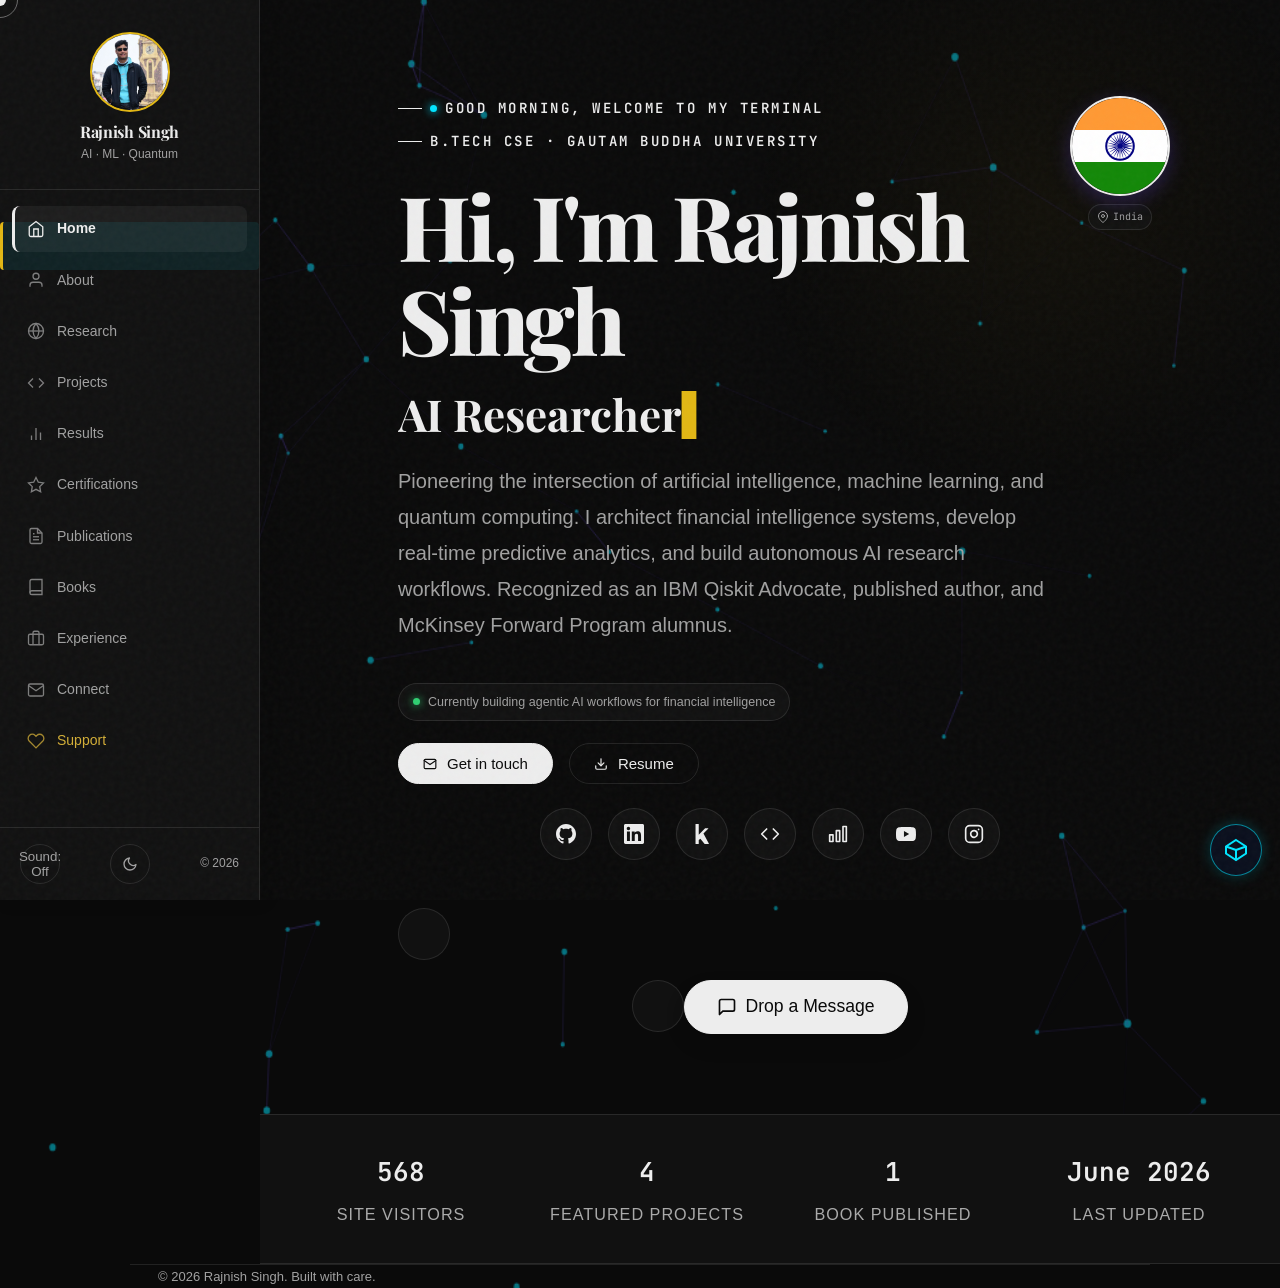
==== commit 419205f1: "feat: remove animated video from hero section" ====
--- a/index.html
+++ b/index.html
@@ -503,18 +503,6 @@
       >
         <header class="hero">
           <div class="container hero-grid">
-            <!-- Animated Video Presentation -->
-            <div style="margin-bottom: 40px; border-radius: 24px; overflow: hidden; box-shadow: 0 20px 40px rgba(0,0,0,0.2); width: 100%; aspect-ratio: 16/9; border: 1px solid var(--line);">
-              <video
-                autoplay
-                loop
-                muted
-                playsinline
-                style="width: 100%; height: 100%; object-fit: cover;"
-              >
-                <source src="images/animated_bg.mp4" type="video/mp4" />
-              </video>
-            </div>
             <div class="hero-visual">
               <div class="qframe">
                 <svg
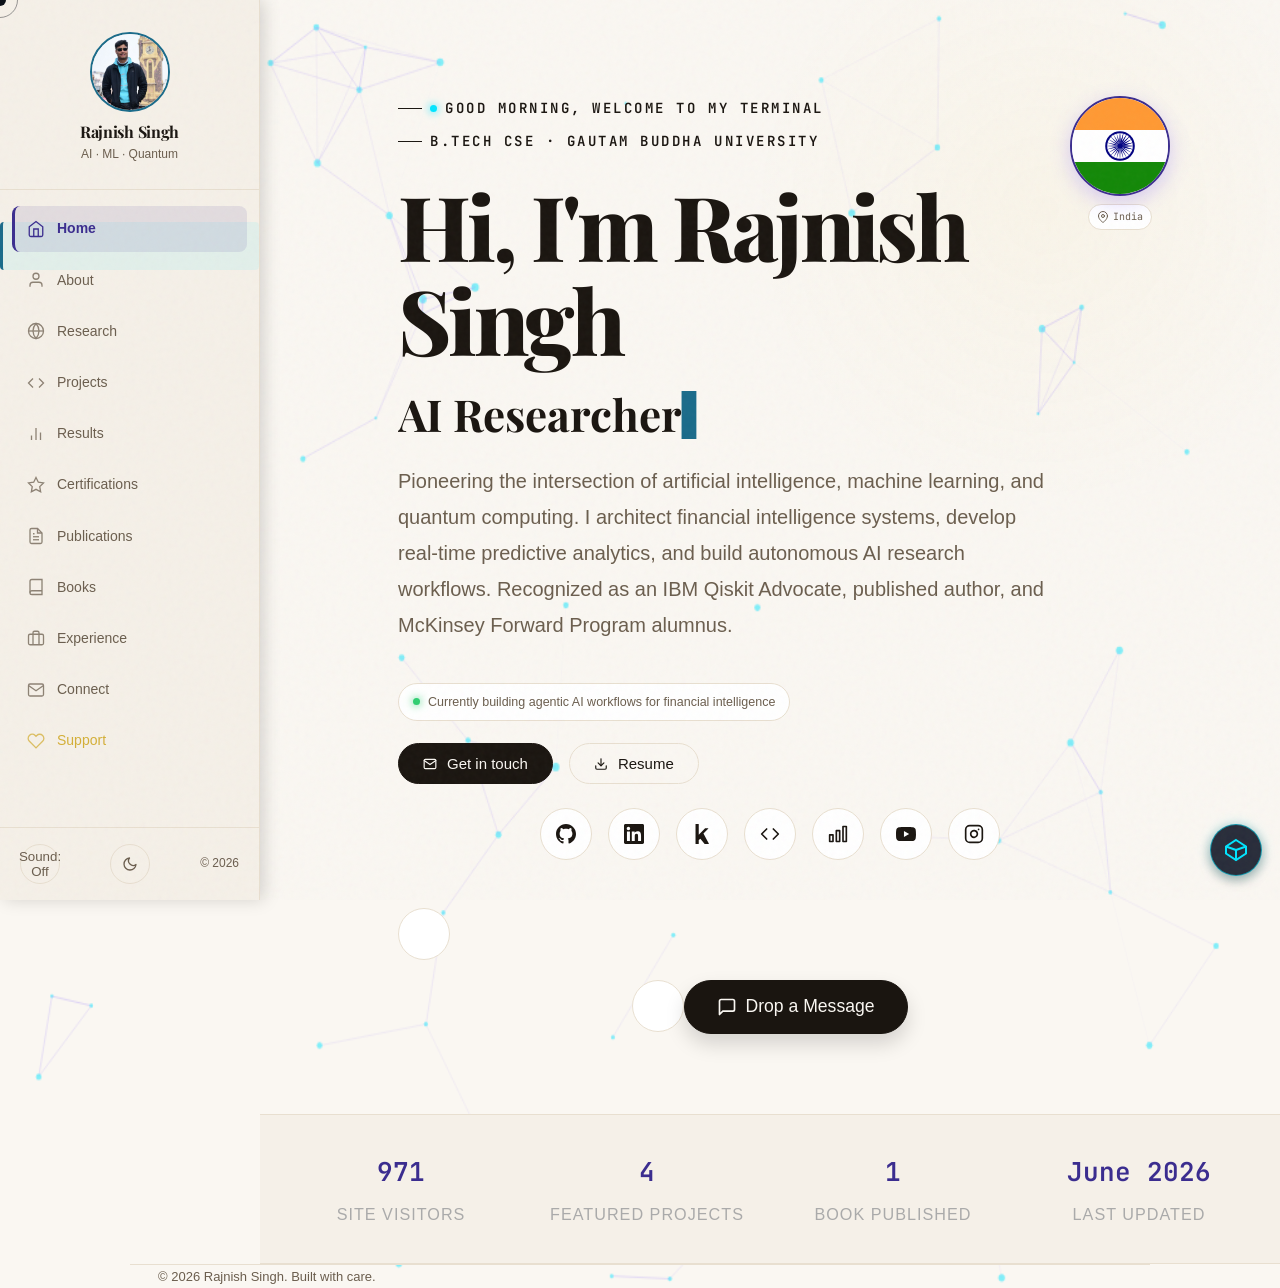
==== commit 8bb1420e: "docs: add updated resume and link it in portfolio" ====
--- a/index.html
+++ b/index.html
@@ -608,7 +608,7 @@
               </a>
               <a
                 class="btn"
-                href="resume.pdf"
+                href="assets/Resume.pdf"
                 target="_blank"
                 rel="noopener noreferrer"
                 role="button"
@@ -2281,7 +2281,7 @@
               <div class="cl-actions">
                 <a href="https://docs.google.com/forms/d/e/1FAIpQLSdbMVzMeIound-Temea7hCVfkvj4Kis03fB_NRl3ClAyluTeQ/viewform" target="_blank" rel="noopener noreferrer" class="btn-cl-primary">Research Collaboration</a>
                 <a
-                  href="resume.pdf"
+                  href="assets/Resume.pdf"
                   target="_blank"
                   rel="noopener noreferrer"
                   class="btn-cl-secondary"
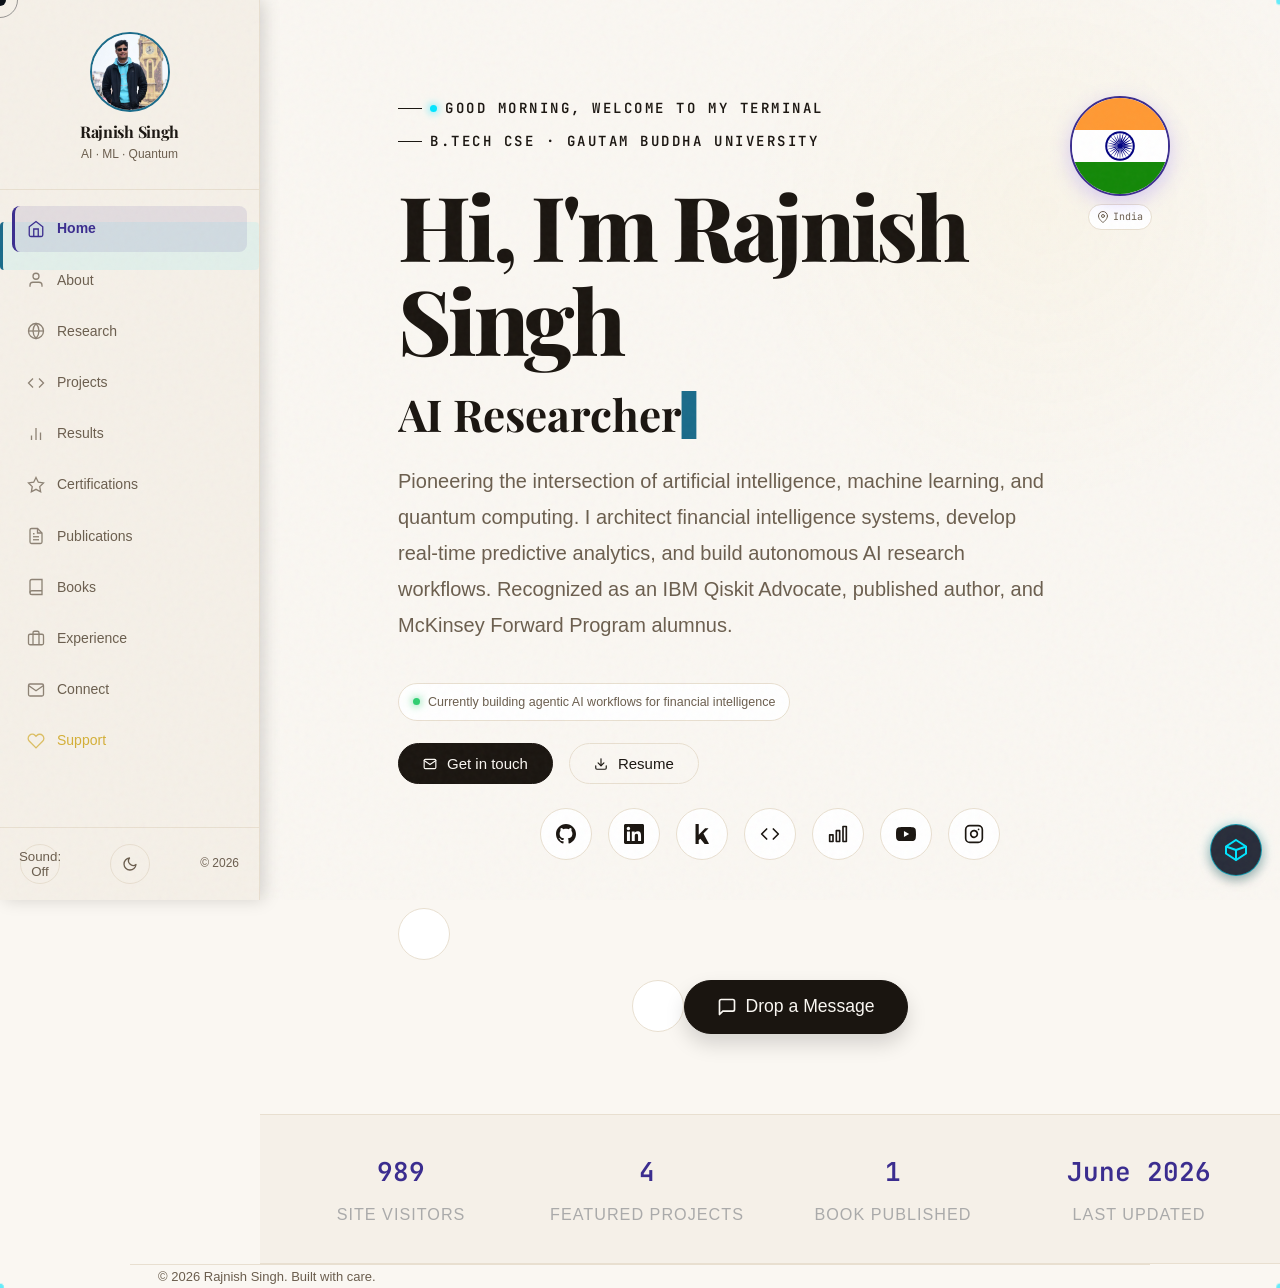
==== commit 791fce6c: "chore: add technical SEO tags, robots.txt, and sitemap.xml for Google indexing" ====
--- a/index.html
+++ b/index.html
@@ -97,6 +97,8 @@
         ]
       }
     </script>
+    <!-- SEO Canonical -->
+    <link rel="canonical" href="https://givemehat.github.io/portfolio-website/" />
   </head>
   <body data-theme="dark" class="dark">
     <!-- Global Loader -->
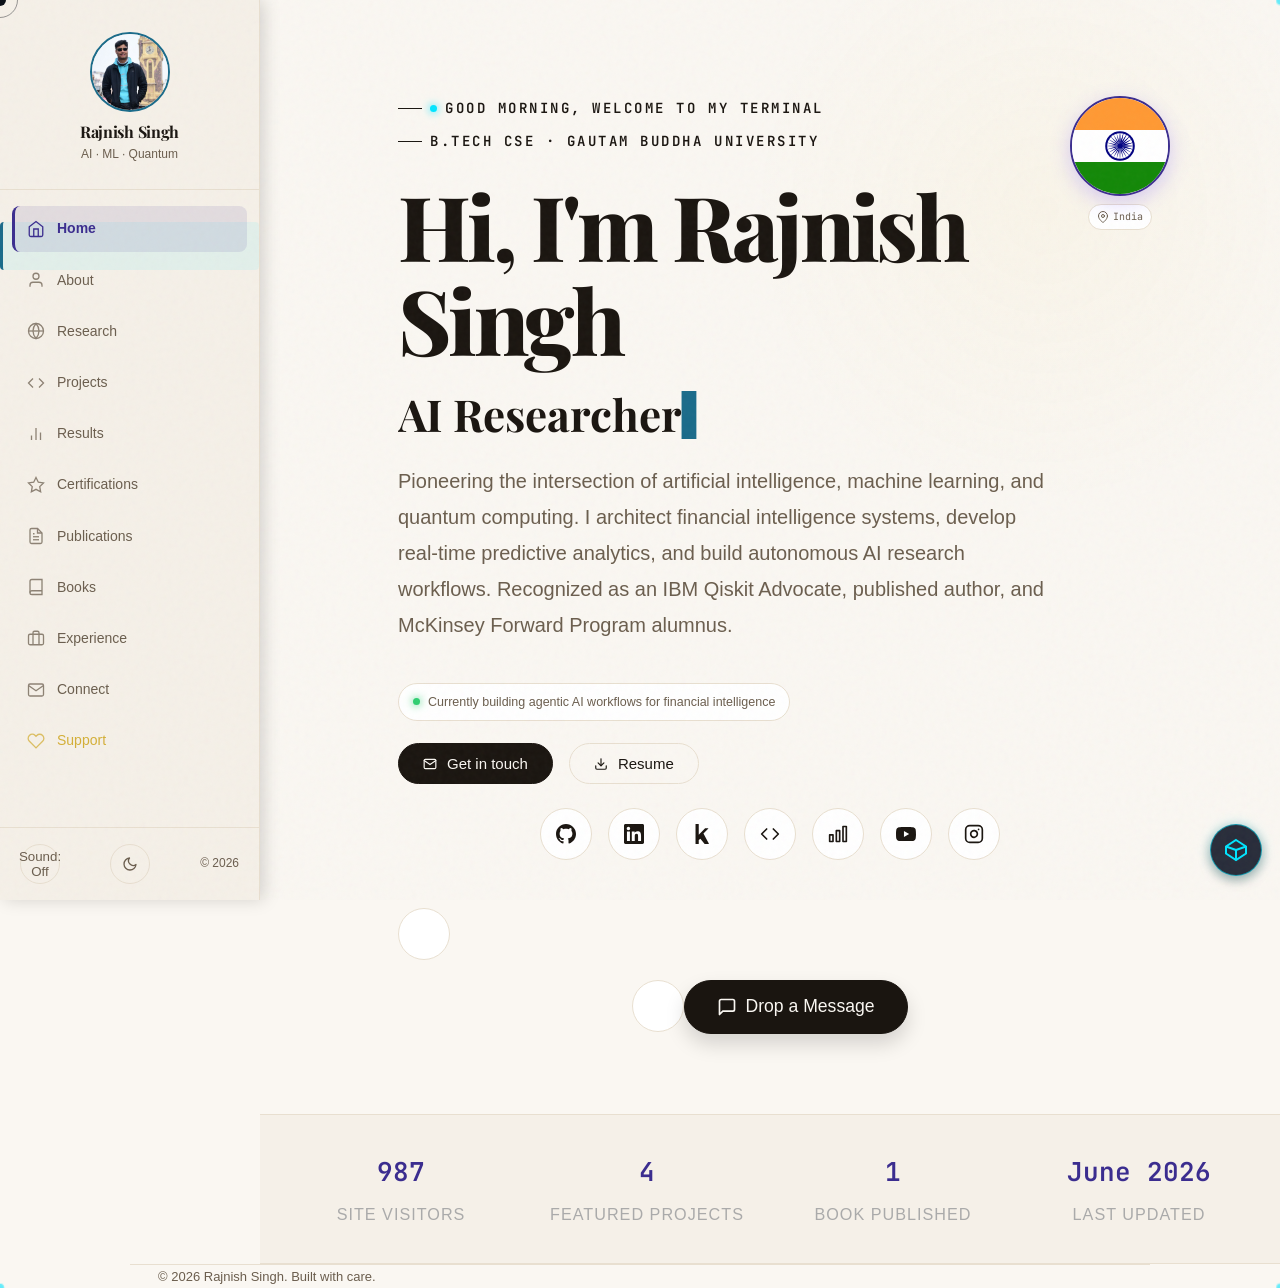
==== commit 48618f3e: "chore: add Google site verification tag" ====
--- a/index.html
+++ b/index.html
@@ -1,6 +1,7 @@
 <!doctype html>
 <html lang="en">
   <head>
+    <meta name="google-site-verification" content="Kx-NFDZJO9n-C1hGKy5WwXRB0qrk8ZVsXdVgR_s1-tM" />
     <meta charset="UTF-8" />
     <meta name="viewport" content="width=device-width, initial-scale=1.0" />
     <title>Rajnish Singh — AI · ML · Quantum Computing</title>
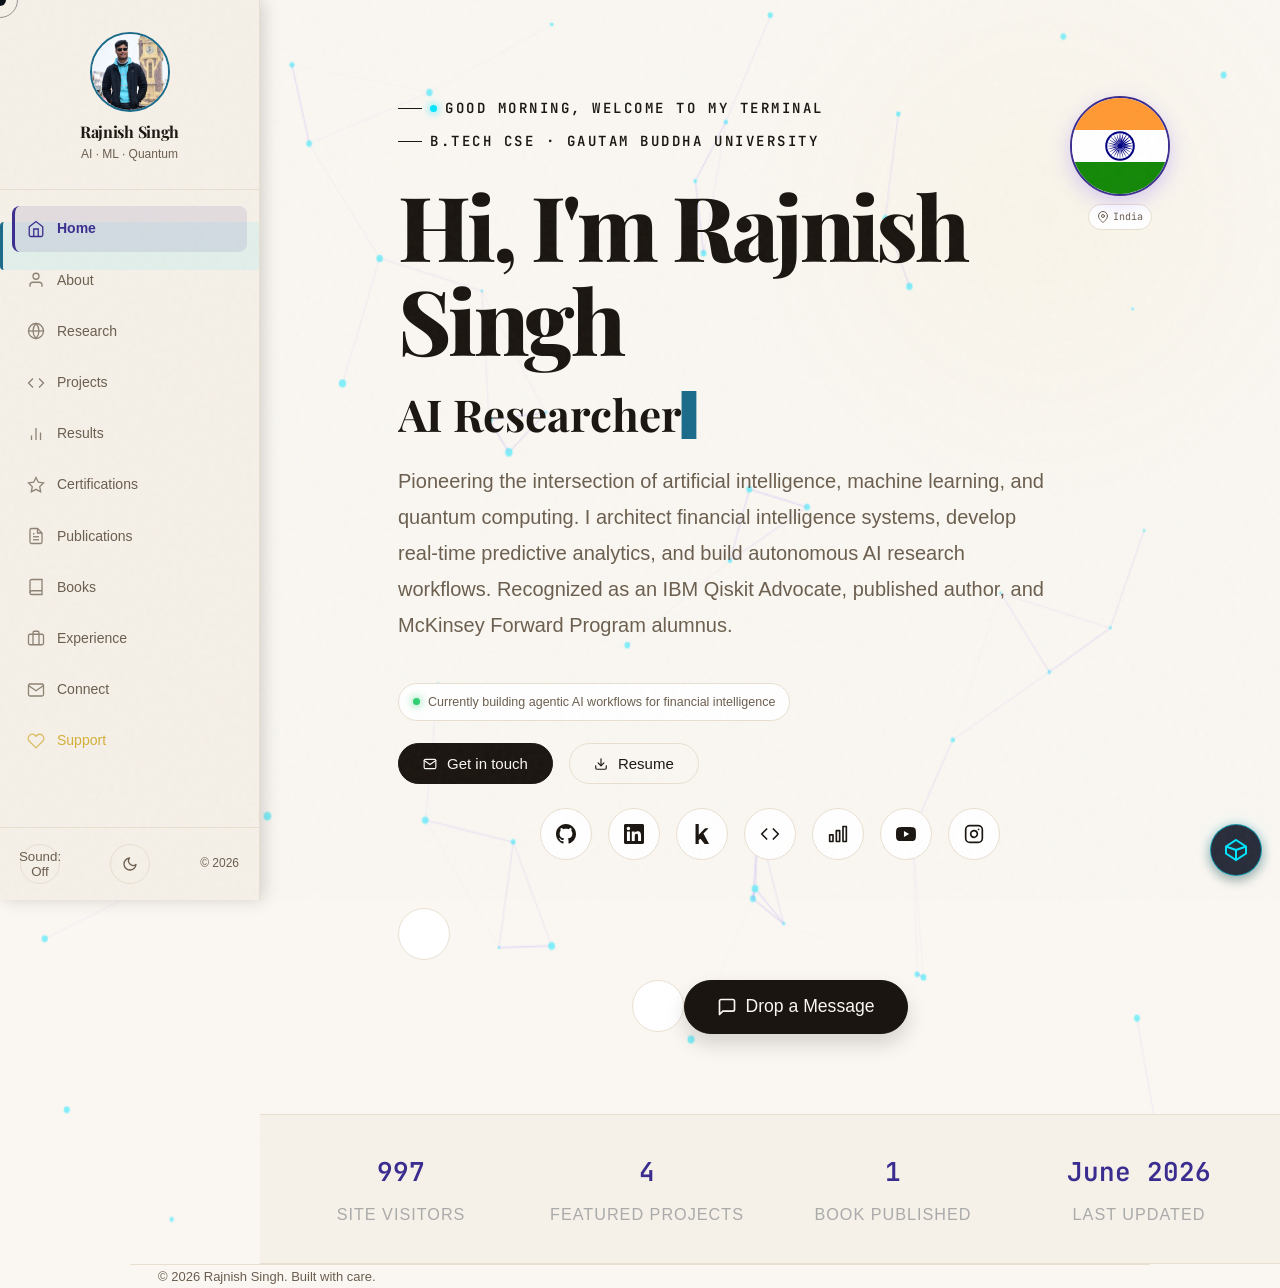
==== commit a463bb97: "Update YouTube channel link to @CallMeCipher" ====
--- a/index.html
+++ b/index.html
@@ -93,7 +93,7 @@
           "https://github.com/givemehat",
           "https://www.linkedin.com/in/rajnish-singh-a9a61022a/",
           "https://www.instagram.com/nonchalantapple/",
-          "https://www.youtube.com/@nonchalantpumpkin",
+          "https://www.youtube.com/@CallMeCipher",
           "https://medium.com/@rajnisihsingh"
         ]
       }
@@ -743,7 +743,7 @@
                 </svg>
               </a>
               <a
-                href="https://www.youtube.com/@nonchalantpumpkin"
+                href="https://www.youtube.com/@CallMeCipher"
                 target="_blank"
                 rel="noopener noreferrer"
                 aria-label="YouTube"
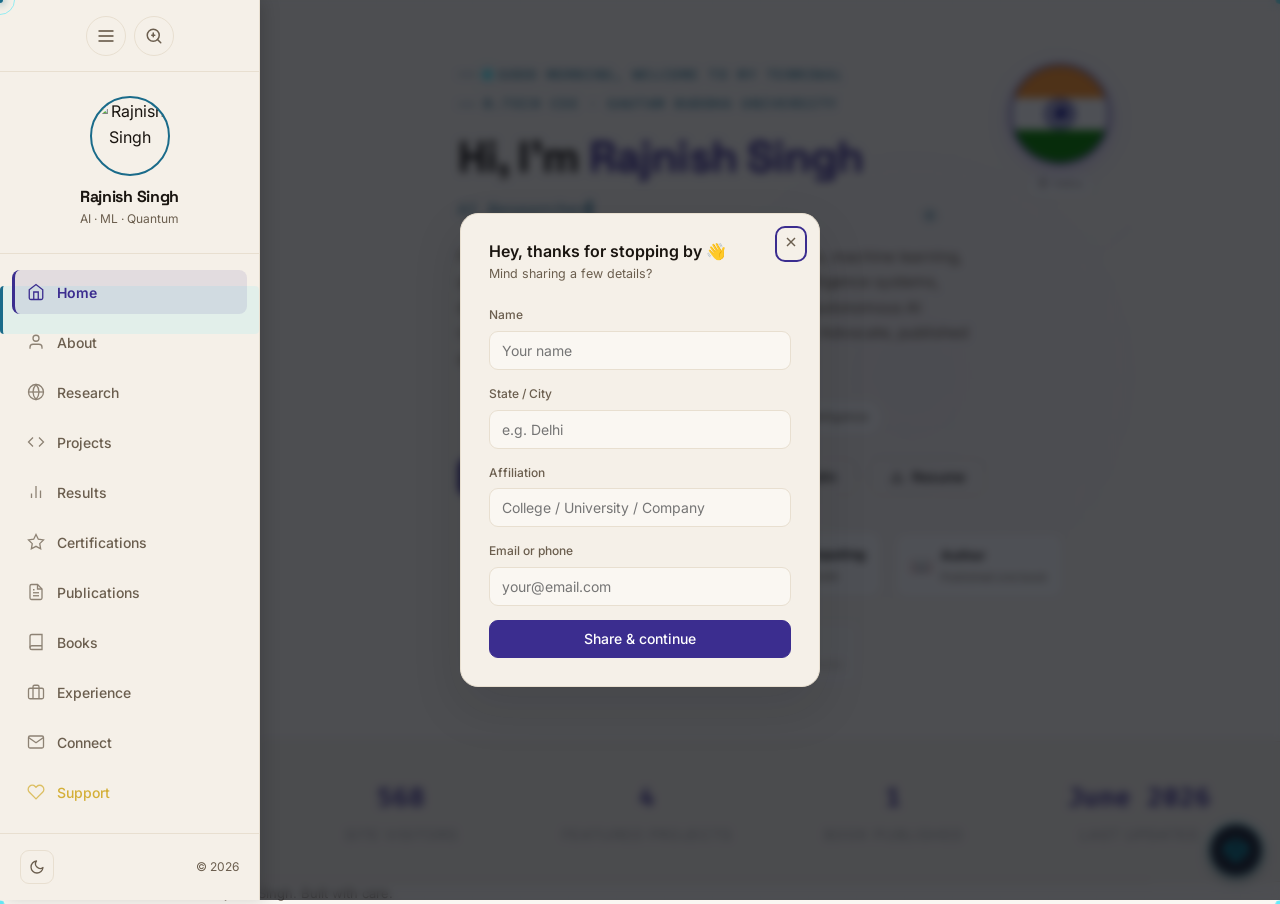
==== commit 35a437ff: "deploy: a463bb97ba30e892ecfb6704dc9c63c02b3a1fc0" ====
--- a/index.html
+++ b/index.html
@@ -1,4160 +1,1623 @@
-<!doctype html>
+<!DOCTYPE html>
 <html lang="en">
-  <head>
-    <meta name="google-site-verification" content="Kx-NFDZJO9n-C1hGKy5WwXRB0qrk8ZVsXdVgR_s1-tM" />
-    <meta charset="UTF-8" />
-    <meta name="viewport" content="width=device-width, initial-scale=1.0" />
-    <title>Rajnish Singh — AI · ML · Quantum Computing</title>
-    <meta
-      name="description"
-      content="Rajnish Singh is an AI researcher, machine learning enthusiast, IBM Qiskit Advocate, and published author. Exploring the intersection of AI, ML, and quantum computing at Gautam Buddha University."
-    />
-    <meta name="author" content="Rajnish Singh" />
-    <meta
-      name="keywords"
-      content="Rajnish Singh, AI, Machine Learning, Quantum Computing, IBM Qiskit, Portfolio, Research, GBU"
-    />
-
-    <!-- Open Graph -->
-    <meta property="og:type" content="website" />
-    <meta
-      property="og:title"
-      content="Rajnish Singh — AI · ML · Quantum Computing"
-    />
-    <meta
-      property="og:description"
-      content="AI researcher, ML enthusiast, IBM Qiskit Advocate, and published author exploring the intersection of AI, ML, and quantum computing."
-    />
-    <meta property="og:image" content="assets/profile.jpg" />
-    <meta property="og:locale" content="en_IN" />
-
-    <!-- Twitter Card -->
-    <meta name="twitter:card" content="summary" />
-    <meta
-      name="twitter:title"
-      content="Rajnish Singh — AI · ML · Quantum Computing"
-    />
-    <meta
-      name="twitter:description"
-      content="AI researcher, ML enthusiast, IBM Qiskit Advocate, and published author."
-    />
-
-    <!-- Preload fonts -->
-    <link rel="preconnect" href="https://fonts.googleapis.com" />
-    <link rel="preconnect" href="https://fonts.gstatic.com" crossorigin />
-    <link
-      href="https://api.fontshare.com/v2/css?f[]=satoshi@900,700,500,300,400&display=swap"
-      rel="stylesheet"
-    />
-    <link
-      href="https://fonts.googleapis.com/css2?family=Playfair+Display:ital,wght@0,400..900;1,400..900&family=JetBrains+Mono:wght@400;500;600&display=swap"
-      rel="stylesheet"
-    />
-
-    <!-- Stylesheets -->
-    <link rel="stylesheet" href="css/tokens.css" />
-    <link rel="stylesheet" href="css/base.css" />
-    <link rel="stylesheet" href="css/components.css" />
-    <link rel="stylesheet" href="css/sections.css" />
-    <!-- GSAP for Animations -->
-    <script src="https://cdnjs.cloudflare.com/ajax/libs/gsap/3.12.2/gsap.min.js"></script>
-    <script src="https://cdnjs.cloudflare.com/ajax/libs/gsap/3.12.2/ScrollTrigger.min.js"></script>
-    <link rel="stylesheet" href="css/accessibility.css" />
-    <link rel="stylesheet" href="css/responsive.css" />
-    <link rel="stylesheet" href="css/game.css" />
-    <link rel="stylesheet" href="css/sidebar.css" />
-    <link rel="stylesheet" href="css/dashboard.css" />
-    <link rel="stylesheet" href="css/quiz.css" />
-
-    <!-- JSON-LD Structured Data -->
-    <script type="application/ld+json">
-      {
-        "@context": "https://schema.org",
-        "@type": "Person",
-        "name": "Rajnish Singh",
-        "url": "",
-        "image": "assets/profile.jpg",
-        "jobTitle": "AI Researcher & Quantum Computing Advocate",
-        "worksFor": {
-          "@type": "EducationalOrganization",
-          "name": "Gautam Buddha University"
-        },
-        "alumniOf": {
-          "@type": "EducationalOrganization",
-          "name": "Gautam Buddha University"
-        },
-        "knowsAbout": [
-          "Artificial Intelligence",
-          "Machine Learning",
-          "Quantum Computing",
-          "IBM Qiskit"
-        ],
-        "sameAs": [
-          "https://github.com/givemehat",
-          "https://www.linkedin.com/in/rajnish-singh-a9a61022a/",
-          "https://www.instagram.com/nonchalantapple/",
-          "https://www.youtube.com/@CallMeCipher",
-          "https://medium.com/@rajnisihsingh"
-        ]
-      }
-    </script>
-    <!-- SEO Canonical -->
-    <link rel="canonical" href="https://givemehat.github.io/portfolio-website/" />
-  </head>
-  <body data-theme="dark" class="dark">
-    <!-- Global Loader -->
-    <div id="global-loader">
-      <div class="loader-content">
-        <div class="loader-logo">RS</div>
-        <div class="loader-progress"></div>
-      </div>
-    </div>
-
-    <!-- Scroll Progress Bar -->
-    <div id="scroll-progress" class="scroll-progress"></div>
-
-    <!-- Accessibility Nav -->
-    <a href="#main-content" class="skip-link">Skip to main content</a>
-
-    <!-- ========== MOBILE HEADER ========== -->
-    <div class="mobile-header">
-      <div class="mobile-logo">Rajnish Singh</div>
-      <button
-        class="hamburger-btn"
-        id="mobile-menu-btn"
-        aria-label="Toggle menu"
-        aria-expanded="false"
-      >
-        <svg
-          width="24"
-          height="24"
-          viewBox="0 0 24 24"
-          fill="none"
-          stroke="currentColor"
-          stroke-width="2"
-        >
-          <line x1="3" y1="12" x2="21" y2="12" />
-          <line x1="3" y1="6" x2="21" y2="6" />
-          <line x1="3" y1="18" x2="21" y2="18" />
-        </svg>
+<head>
+  <meta charset="UTF-8">
+  <meta name="viewport" content="width=device-width, initial-scale=1.0">
+  <title>Rajnish Singh — AI · ML · Quantum Computing</title>
+  <meta name="description" content="Rajnish Singh is an AI researcher, machine learning enthusiast, IBM Qiskit Advocate, and published author. Exploring the intersection of AI, ML, and quantum computing at Gautam Buddha University.">
+  <meta name="author" content="Rajnish Singh">
+  <meta name="keywords" content="Rajnish Singh, AI, Machine Learning, Quantum Computing, IBM Qiskit, Portfolio, Research, GBU">
+
+  <!-- Open Graph -->
+  <meta property="og:type" content="website">
+  <meta property="og:title" content="Rajnish Singh — AI · ML · Quantum Computing">
+  <meta property="og:description" content="AI researcher, ML enthusiast, IBM Qiskit Advocate, and published author exploring the intersection of AI, ML, and quantum computing.">
+  <meta property="og:image" content="assets/profile.jpg">
+  <meta property="og:locale" content="en_IN">
+
+  <!-- Twitter Card -->
+  <meta name="twitter:card" content="summary">
+  <meta name="twitter:title" content="Rajnish Singh — AI · ML · Quantum Computing">
+  <meta name="twitter:description" content="AI researcher, ML enthusiast, IBM Qiskit Advocate, and published author.">
+
+  <!-- Preload fonts -->
+  <link rel="preconnect" href="https://fonts.googleapis.com">
+  <link rel="preconnect" href="https://fonts.gstatic.com" crossorigin>
+  <link href="https://fonts.googleapis.com/css2?family=Inter:wght@400;500;600&family=Space+Grotesk:wght@500;700&family=Fira+Code:wght@400;500&family=Bodoni+Moda:ital,opsz,wght@0,6..96,400..900;1,6..96,400..900&display=swap" rel="stylesheet">
+
+  <!-- Stylesheets -->
+  <link rel="stylesheet" href="css/tokens.css">
+  <link rel="stylesheet" href="css/base.css">
+  <link rel="stylesheet" href="css/components.css">
+  <link rel="stylesheet" href="css/sections.css">
+  <!-- GSAP for Animations -->
+  <script src="https://cdnjs.cloudflare.com/ajax/libs/gsap/3.12.2/gsap.min.js"></script>
+  <script src="https://cdnjs.cloudflare.com/ajax/libs/gsap/3.12.2/ScrollTrigger.min.js"></script>
+  <link rel="stylesheet" href="css/accessibility.css">
+  <link rel="stylesheet" href="css/responsive.css">
+  <link rel="stylesheet" href="css/game.css">
+  <link rel="stylesheet" href="css/sidebar.css">
+  <link rel="stylesheet" href="css/dashboard.css">
+  <link rel="stylesheet" href="css/quiz.css">
+
+  <!-- JSON-LD Structured Data -->
+  <script type="application/ld+json">
+  {
+    "@context": "https://schema.org",
+    "@type": "Person",
+    "name": "Rajnish Singh",
+    "url": "",
+    "image": "assets/profile.jpg",
+    "jobTitle": "AI Researcher & Quantum Computing Advocate",
+    "worksFor": {
+      "@type": "EducationalOrganization",
+      "name": "Gautam Buddha University"
+    },
+    "alumniOf": {
+      "@type": "EducationalOrganization",
+      "name": "Gautam Buddha University"
+    },
+    "knowsAbout": ["Artificial Intelligence", "Machine Learning", "Quantum Computing", "IBM Qiskit"],
+    "sameAs": [
+      "https://github.com/givemehat",
+      "https://www.linkedin.com/in/rajnish-singh-a9a61022a/",
+      "https://www.instagram.com/nonchalantapple/",
+      "https://www.youtube.com/@CallMeCipher",
+      "https://medium.com/@rajnisihsingh"
+    ]
+  }
+  </script>
+</head>
+<body>
+  <!-- Scroll Progress Bar -->
+  <div id="scroll-progress" class="scroll-progress"></div>
+
+  <!-- Accessibility Nav -->
+<a href="#main-content" class="skip-link">Skip to main content</a>
+
+<!-- ========== MOBILE HEADER ========== -->
+<div class="mobile-header">
+  <div class="mobile-logo">Rajnish Singh</div>
+  <button class="hamburger-btn" id="mobile-menu-btn" aria-label="Toggle menu" aria-expanded="false">
+    <svg width="24" height="24" viewBox="0 0 24 24" fill="none" stroke="currentColor" stroke-width="2"><line x1="3" y1="12" x2="21" y2="12"/><line x1="3" y1="6" x2="21" y2="6"/><line x1="3" y1="18" x2="21" y2="18"/></svg>
+  </button>
+</div>
+
+<!-- ========== SIDEBAR NAVIGATION ========== -->
+<aside id="sidebar" aria-label="Sidebar navigation">
+  <div class="sidebar-header" style="display: flex; justify-content: center; align-items: center; padding: 16px; border-bottom: 1px solid var(--line); flex-shrink: 0;">
+    <button class="icon-btn" id="sidebar-collapse-btn" title="Collapse sidebar" aria-label="Collapse sidebar" style="width: 40px; height: 40px; border-radius: 50%;">
+      <svg width="20" height="20" viewBox="0 0 24 24" fill="none" stroke="currentColor" stroke-width="2"><line x1="3" y1="12" x2="21" y2="12"/><line x1="3" y1="6" x2="21" y2="6"/><line x1="3" y1="18" x2="21" y2="18"/></svg>
+    </button>
+  </div>
+  <div class="sidebar-profile">
+    <img id="profile-img" src="assets/profile.jpg" alt="Rajnish Singh" width="100" height="100" loading="eager">
+    <h2>Rajnish Singh</h2>
+    <p>AI · ML · Quantum</p>
+  </div>
+  
+  <div class="nav-links" id="tab-bar" role="tablist" aria-label="Site sections">
+    <div id="nav-pill" class="nav-pill"></div>
+    <a href="#home" data-section="home" data-tooltip="Home" role="tab" aria-selected="true" aria-controls="panel-home" id="tab-home" tabindex="0" class="active">
+      <svg width="18" height="18" viewBox="0 0 24 24" fill="none" stroke="currentColor" stroke-width="2"><path d="M3 9l9-7 9 7v11a2 2 0 0 1-2 2H5a2 2 0 0 1-2-2z"/><polyline points="9 22 9 12 15 12 15 22"/></svg>
+      Home
+    </a>
+    <a href="#about" data-section="about" data-tooltip="About" role="tab" aria-selected="false" aria-controls="panel-about" id="tab-about" tabindex="-1">
+      <svg width="18" height="18" viewBox="0 0 24 24" fill="none" stroke="currentColor" stroke-width="2"><path d="M20 21v-2a4 4 0 0 0-4-4H8a4 4 0 0 0-4 4v2"/><circle cx="12" cy="7" r="4"/></svg>
+      About
+    </a>
+    <a href="#research" data-section="research" data-tooltip="Research" role="tab" aria-selected="false" aria-controls="panel-research" id="tab-research" tabindex="-1">
+      <svg width="18" height="18" viewBox="0 0 24 24" fill="none" stroke="currentColor" stroke-width="2"><circle cx="12" cy="12" r="10"/><line x1="2" y1="12" x2="22" y2="12"/><path d="M12 2a15.3 15.3 0 0 1 4 10 15.3 15.3 0 0 1-4 10 15.3 15.3 0 0 1-4-10 15.3 15.3 0 0 1 4-10z"/></svg>
+      Research
+    </a>
+    <a href="#projects" data-section="projects" data-tooltip="Projects" role="tab" aria-selected="false" aria-controls="panel-projects" id="tab-projects" tabindex="-1">
+      <svg width="18" height="18" viewBox="0 0 24 24" fill="none" stroke="currentColor" stroke-width="2"><polyline points="16 18 22 12 16 6"/><polyline points="8 6 2 12 8 18"/></svg>
+      Projects
+    </a>
+    <a href="#results" data-section="results" data-tooltip="Results" role="tab" aria-selected="false" aria-controls="panel-results" id="tab-results" tabindex="-1">
+      <svg width="18" height="18" viewBox="0 0 24 24" fill="none" stroke="currentColor" stroke-width="2"><line x1="18" y1="20" x2="18" y2="10"/><line x1="12" y1="20" x2="12" y2="4"/><line x1="6" y1="20" x2="6" y2="14"/></svg>
+      Results
+    </a>
+    <a href="#certifications" data-section="certifications" data-tooltip="Certifications" role="tab" aria-selected="false" aria-controls="panel-certifications" id="tab-certifications" tabindex="-1">
+      <svg width="18" height="18" viewBox="0 0 24 24" fill="none" stroke="currentColor" stroke-width="2"><path d="M12 2l3.09 6.26L22 9.27l-5 4.87 1.18 6.88L12 17.77l-6.18 3.25L7 14.14 2 9.27l6.91-1.01L12 2z"/></svg>
+      Certifications
+    </a>
+    <a href="#publications" data-section="publications" data-tooltip="Publications" role="tab" aria-selected="false" aria-controls="panel-publications" id="tab-publications" tabindex="-1">
+      <svg width="18" height="18" viewBox="0 0 24 24" fill="none" stroke="currentColor" stroke-width="2"><path d="M14 2H6a2 2 0 0 0-2 2v16a2 2 0 0 0 2 2h12a2 2 0 0 0 2-2V8z"/><polyline points="14 2 14 8 20 8"/><line x1="16" y1="13" x2="8" y2="13"/><line x1="16" y1="17" x2="8" y2="17"/><polyline points="10 9 9 9 8 9"/></svg>
+      Publications
+    </a>
+    <a href="#books" data-section="books" data-tooltip="Books" role="tab" aria-selected="false" aria-controls="panel-books" id="tab-books" tabindex="-1">
+      <svg width="18" height="18" viewBox="0 0 24 24" fill="none" stroke="currentColor" stroke-width="2"><path d="M4 19.5A2.5 2.5 0 0 1 6.5 17H20"/><path d="M6.5 2H20v20H6.5A2.5 2.5 0 0 1 4 19.5v-15A2.5 2.5 0 0 1 6.5 2z"/></svg>
+      Books
+    </a>
+    <a href="#experience" data-section="experience" data-tooltip="Experience" role="tab" aria-selected="false" aria-controls="panel-experience" id="tab-experience" tabindex="-1">
+      <svg width="18" height="18" viewBox="0 0 24 24" fill="none" stroke="currentColor" stroke-width="2"><rect x="2" y="7" width="20" height="14" rx="2" ry="2"/><path d="M16 21V5a2 2 0 0 0-2-2h-4a2 2 0 0 0-2 2v16"/></svg>
+      Experience
+    </a>
+    <a href="#connect" data-section="connect" data-tooltip="Connect" role="tab" aria-selected="false" aria-controls="panel-connect" id="tab-connect" tabindex="-1">
+      <svg width="18" height="18" viewBox="0 0 24 24" fill="none" stroke="currentColor" stroke-width="2"><path d="M4 4h16c1.1 0 2 .9 2 2v12c0 1.1-.9 2-2 2H4c-1.1 0-2-.9-2-2V6c0-1.1.9-2 2-2z"/><polyline points="22,6 12,13 2,6"/></svg>
+      Connect
+    </a>
+    <a href="#support" data-section="support" data-tooltip="Support" role="tab" aria-selected="false" aria-controls="panel-support" id="tab-support" tabindex="-1" style="color: #D4AF37;">
+      <svg width="18" height="18" viewBox="0 0 24 24" fill="none" stroke="currentColor" stroke-width="2"><path d="M20.84 4.61a5.5 5.5 0 0 0-7.78 0L12 5.67l-1.06-1.06a5.5 5.5 0 0 0-7.78 7.78l1.06 1.06L12 21.23l7.78-7.78 1.06-1.06a5.5 5.5 0 0 0 0-7.78z"/></svg>
+      Support
+    </a>
+  </div>
+  
+  <div class="sidebar-footer">
+    <button class="icon-btn" id="theme-toggle" title="Toggle theme" aria-label="Toggle dark mode">
+      <svg width="16" height="16" viewBox="0 0 24 24" fill="none" stroke="currentColor" stroke-width="2" stroke-linecap="round" stroke-linejoin="round"><circle cx="12" cy="12" r="5"/><line x1="12" y1="1" x2="12" y2="3"/><line x1="12" y1="21" x2="12" y2="23"/><line x1="4.22" y1="4.22" x2="5.64" y2="5.64"/><line x1="18.36" y1="18.36" x2="19.78" y2="19.78"/><line x1="1" y1="12" x2="3" y2="12"/><line x1="21" y1="12" x2="23" y2="12"/><line x1="4.22" y1="19.78" x2="5.64" y2="18.36"/><line x1="18.36" y1="5.64" x2="19.78" y2="4.22"/></svg>
+    </button>
+    <span style="font-size: 12px; color: var(--text-dim);">© 2026</span>
+  </div>
+</aside>
+
+
+<!-- ========== MAIN CONTENT ========== -->
+<main id="main-content">
+  <!-- Particle Background Accent -->
+  <canvas id="particles-bg"></canvas>
+
+<!-- ===== HOME PANEL ===== -->
+<div class="panel active" id="panel-home" role="tabpanel" aria-labelledby="tab-home">
+  <header class="hero">
+    <div class="container hero-grid">
+      <div class="hero-visual">
+        <div class="qframe">
+          <svg width="100%" height="100%" viewBox="0 0 900 600" preserveAspectRatio="xMidYMid slice" xmlns="http://www.w3.org/2000/svg">
+            <rect width="900" height="200" fill="#FF9933"/>
+            <rect y="200" width="900" height="200" fill="#FFFFFF"/>
+            <rect y="400" width="900" height="200" fill="#138808"/>
+            <g transform="translate(450,300)">
+              <circle r="92.5" fill="#000080"/>
+              <circle r="80" fill="#FFFFFF"/>
+              <circle r="16" fill="#000080"/>
+              <g id="chakra">
+                <g id="c3">
+                  <g id="c2">
+                    <g id="c1">
+                      <polygon points="0,0 3,-30 0,-92.5 -3,-30" fill="#000080"/>
+                      <polygon points="0,0 3,-30 0,-92.5 -3,-30" fill="#000080" transform="rotate(15)"/>
+                    </g>
+                    <use href="#c1" transform="rotate(30)"/>
+                  </g>
+                  <use href="#c2" transform="rotate(60)"/>
+                </g>
+                <use href="#c3" transform="rotate(120)"/>
+              </g>
+              <use href="#chakra" transform="rotate(240)"/>
+            </g>
+          </svg>
+        </div>
+        <span class="hv-tag" aria-label="Location: India">
+          <svg width="12" height="12" viewBox="0 0 24 24" fill="none" stroke="currentColor" stroke-width="2" stroke-linecap="round" stroke-linejoin="round"><path d="M21 10c0 7-9 13-9 13s-9-6-9-13a9 9 0 0118 0z"/><circle cx="12" cy="10" r="3"/></svg>
+          India
+        </span>
+      </div>
+      <div class="eyebrow">B.Tech CSE · Gautam Buddha University</div>
+      <h1 id="hero-name">Hi, I'm <span class="text-violet">Rajnish Singh</span></h1>
+      <div id="typed-role" aria-live="polite" aria-label="Current role"></div>
+      <p class="lede" id="hero-bio">Pioneering the intersection of artificial intelligence, machine learning, and quantum computing. I architect financial intelligence systems, develop real-time predictive analytics, and build autonomous AI research workflows. Recognized as an IBM Qiskit Advocate, published author, and McKinsey Forward Program alumnus.</p>
+      <div class="currently" aria-label="Current activity">
+        <span class="dot-live" aria-hidden="true"></span>
+        Currently building agentic AI workflows for financial intelligence
+      </div>
+      <div class="btn-row">
+        <a class="btn btn-primary" href="#connect" data-section="connect" role="button">
+          <svg width="14" height="14" viewBox="0 0 24 24" fill="none" stroke="currentColor" stroke-width="2" stroke-linecap="round" stroke-linejoin="round"><path d="M4 4h16c1.1 0 2 .9 2 2v12c0 1.1-.9 2-2 2H4c-1.1 0-2-.9-2-2V6c0-1.1.9-2 2-2z"/><polyline points="22,6 12,13 2,6"/></svg>
+          Get in touch
+        </a>
+        <a class="btn" href="https://github.com/givemehat" target="_blank" rel="noopener noreferrer" role="button">
+          <svg width="14" height="14" viewBox="0 0 24 24" fill="currentColor"><path d="M12 0c-6.626 0-12 5.373-12 12 0 5.302 3.438 9.8 8.207 11.387.599.111.793-.261.793-.577v-2.234c-3.338.726-4.033-1.416-4.033-1.416-.546-1.387-1.333-1.756-1.333-1.756-1.089-.745.083-.729.083-.729 1.205.084 1.839 1.237 1.839 1.237 1.07 1.834 2.807 1.304 3.492.997.107-.775.418-1.305.762-1.604-2.665-.305-5.467-1.334-5.467-5.931 0-1.311.469-2.381 1.236-3.221-.124-.303-.535-1.524.117-3.176 0 0 1.008-.322 3.301 1.23.957-.266 1.983-.399 3.003-.404 1.02.005 2.047.138 3.006.404 2.291-1.552 3.297-1.23 3.297-1.23.653 1.653.242 2.874.118 3.176.77.84 1.235 1.911 1.235 3.221 0 4.609-2.807 5.624-5.479 5.921.43.372.823 1.102.823 2.222v3.293c0 .319.192.694.801.576 4.765-1.589 8.199-6.086 8.199-11.386 0-6.627-5.373-12-12-12z"/></svg>
+          GitHub
+        </a>
+        <a class="btn" href="https://www.linkedin.com/in/rajnish-singh-a9a61022a/" target="_blank" rel="noopener noreferrer" role="button">
+          <svg width="14" height="14" viewBox="0 0 24 24" fill="currentColor"><path d="M20.447 20.452h-3.554v-5.569c0-1.328-.027-3.037-1.852-3.037-1.853 0-2.136 1.445-2.136 2.939v5.667H9.351V9h3.414v1.561h.046c.477-.9 1.637-1.85 3.37-1.85 3.601 0 4.267 2.37 4.267 5.455v6.286zM5.337 7.433c-1.144 0-2.063-.926-2.063-2.065 0-1.138.92-2.063 2.063-2.063 1.14 0 2.064.925 2.064 2.063 0 1.139-.925 2.065-2.064 2.065zm1.782 13.019H3.555V9h3.564v11.452zM22.225 0H1.771C.792 0 0 .774 0 1.729v20.542C0 23.227.792 24 1.771 24h20.451C23.2 24 24 23.227 24 22.271V1.729C24 .774 23.2 0 22.222 0h.003z"/></svg>
+          LinkedIn
+        </a>
+        <a class="btn" href="resume.pdf" target="_blank" rel="noopener noreferrer" role="button" aria-label="Download Resume">
+          <svg width="14" height="14" viewBox="0 0 24 24" fill="none" stroke="currentColor" stroke-width="2" stroke-linecap="round" stroke-linejoin="round"><path d="M21 15v4a2 2 0 0 1-2 2H5a2 2 0 0 1-2-2v-4"></path><polyline points="7 10 12 15 17 10"></polyline><line x1="12" y1="15" x2="12" y2="3"></line></svg>
+          Resume
+        </a>
+      </div>
+      <div class="highlights" aria-label="Key interests and expertise">
+        <div class="hl-chip">
+          <span class="hl-emoji" aria-hidden="true">🧠</span>
+          <div class="hl-text"><b>Machine Learning</b><span>Predictive &amp; agentic systems</span></div>
+        </div>
+        <div class="hl-chip">
+          <span class="hl-emoji" aria-hidden="true">⚛️</span>
+          <div class="hl-text"><b>Quantum Computing</b><span>IBM Qiskit Advocate</span></div>
+        </div>
+        <div class="hl-chip">
+          <span class="hl-emoji" aria-hidden="true">📖</span>
+          <div class="hl-text"><b>Author</b><span>Published one book</span></div>
+        </div>
+        <div class="hl-chip">
+          <span class="hl-emoji" aria-hidden="true">🚁</span>
+          <div class="hl-text"><b>Drones</b><span>Autonomous flight, hands-on</span></div>
+        </div>
+        <div class="hl-chip">
+          <span class="hl-emoji" aria-hidden="true">🚀</span>
+          <div class="hl-text"><b>Admires</b><span>ISRO · DRDO · BARC</span></div>
+        </div>
+      </div>
+      <!-- Circuit SVG -->
+      <svg class="circuit-svg" viewBox="0 0 400 400" width="400" height="400" aria-hidden="true">
+        <path id="circuit-path" d="M20,200 C 100,80 300,320 380,200" fill="none" stroke="var(--line)" stroke-width="1.5" stroke-dasharray="4 6"/>
+        <circle class="qubit-dot" r="4" fill="var(--cyan)">
+          <animateMotion dur="4.5s" repeatCount="indefinite">
+            <mpath href="#circuit-path"/>
+          </animateMotion>
+        </circle>
+      </svg>
+    </div>
+  </header>
+
+  <!-- STATS STRIP -->
+  <div class="stats" aria-label="Site statistics">
+    <div class="stats-inner">
+      <div class="stat-item">
+        <div class="stat-num" id="visitor-count" data-target="1400">—</div>
+        <div class="stat-label">Site Visitors</div>
+      </div>
+      <div class="stat-item">
+        <div class="stat-num" data-target="4">4</div>
+        <div class="stat-label">Featured Projects</div>
+      </div>
+      <div class="stat-item">
+        <div class="stat-num" data-target="1">1</div>
+        <div class="stat-label">Book Published</div>
+      </div>
+      <div class="stat-item">
+        <div class="stat-num" id="last-updated">—</div>
+        <div class="stat-label">Last Updated</div>
+      </div>
+    </div>
+  </div>
+</div>
+
+<!-- ===== ABOUT PANEL ===== -->
+<section class="panel" id="panel-about" role="tabpanel" aria-labelledby="tab-about" aria-hidden="true">
+  <div class="container about-grid">
+    <div>
+      <div class="eyebrow">About</div>
+      <h2 class="section-title">Curious by default, rigorous by habit.</h2>
+      <p class="section-sub" id="about-text">
+        I am currently pursuing a Bachelor of Technology in Computer Science at Gautam Buddha University, Greater Noida. My research and development efforts operate at the vanguard of applied AI and quantum computing—I am drawn to complex challenges that lack conventional, textbook solutions. By participating in the McKinsey Forward Program, I honed my ability to navigate ambiguity and execute strategic reasoning. As an IBM Qiskit Advocate, I actively contribute to the open-source quantum ecosystem. Beyond software engineering, I am a published author with a profound fascination for drone technology and the pioneering aerospace and defense initiatives of ISRO, DRDO, and BARC.
+      </p>
+    </div>
+    <div class="timeline" role="list" aria-label="Timeline">
+      <div class="t-item" role="listitem">
+        <div class="t-dot" aria-hidden="true"></div>
+        <div class="t-content">
+          <div class="t-header">
+            <div class="t-title">IBM Qiskit Advocate</div>
+            <button class="t-expand-btn" aria-label="Toggle details" aria-expanded="false">
+              <svg width="14" height="14" viewBox="0 0 24 24" fill="none" stroke="currentColor" stroke-width="2"><polyline points="6 9 12 15 18 9"/></svg>
+            </button>
+          </div>
+          <div class="t-meta">2025 — Present · Open Source · Quantum Computing</div>
+          <div class="t-desc">Contributing to open-source quantum tools, educational content, and community engagement in the global quantum ecosystem.</div>
+          <div class="t-details" hidden>
+            <div class="t-achievements">
+              <span class="badge badge-violet">Global Advocate</span>
+              <span class="badge badge-cyan">Open Source Contributor</span>
+            </div>
+          </div>
+        </div>
+      </div>
+      <div class="t-item" role="listitem">
+        <div class="t-dot" aria-hidden="true"></div>
+        <div class="t-content">
+          <div class="t-header">
+            <div class="t-title">McKinsey Forward Program</div>
+            <button class="t-expand-btn" aria-label="Toggle details" aria-expanded="false">
+              <svg width="14" height="14" viewBox="0 0 24 24" fill="none" stroke="currentColor" stroke-width="2"><polyline points="6 9 12 15 18 9"/></svg>
+            </button>
+          </div>
+          <div class="t-meta">Problem Solving &amp; Analytics Track</div>
+          <div class="t-desc">Selected cohort focused on structured problem-solving for ambiguous, high-stakes business and analytical problems.</div>
+          <div class="t-details" hidden>
+            <div class="t-achievements">
+              <span class="badge badge-violet">Selected Cohort</span>
+              <span class="badge badge-cyan">Analytics Track</span>
+            </div>
+          </div>
+        </div>
+      </div>
+      <div class="t-item" role="listitem">
+        <div class="t-dot" aria-hidden="true"></div>
+        <div class="t-content">
+          <div class="t-header">
+            <div class="t-title">B.Tech, Computer Science</div>
+            <button class="t-expand-btn" aria-label="Toggle details" aria-expanded="false">
+              <svg width="14" height="14" viewBox="0 0 24 24" fill="none" stroke="currentColor" stroke-width="2"><polyline points="6 9 12 15 18 9"/></svg>
+            </button>
+          </div>
+          <div class="t-meta">Gautam Buddha University, Greater Noida</div>
+          <div class="t-desc">Coursework and independent projects across AI, ML, and quantum algorithms.</div>
+          <div class="t-details" hidden>
+            <div class="t-achievements">
+              <span class="badge badge-violet">AI &amp; ML</span>
+              <span class="badge badge-cyan">Quantum Algorithms</span>
+              <span class="badge badge-violet">Systems</span>
+            </div>
+          </div>
+        </div>
+      </div>
+    </div>
+  </div>
+
+  <div class="container" style="margin-top: 80px;">
+    <div class="eyebrow" id="skills-eyebrow">Skills</div>
+    <h2 class="section-title" id="skills-title">Technologies &amp; tools.</h2>
+    <p class="section-sub" id="skills-sub">Below are some of my core skills, and I'm always excited to learn more.</p>
+    
+    <div class="skills-grid" id="skills-grid">
+      <div class="skill-item">
+        <div class="skill-circle"><span class="skill-icon">🐍</span></div>
+        <span class="skill-name" id="skill-1">Python</span>
+      </div>
+      <div class="skill-item">
+        <div class="skill-circle"><span class="skill-icon">🧠</span></div>
+        <span class="skill-name" id="skill-2">Machine Learning</span>
+      </div>
+      <div class="skill-item">
+        <div class="skill-circle"><span class="skill-icon">🕸️</span></div>
+        <span class="skill-name" id="skill-3">Deep Learning</span>
+      </div>
+      <div class="skill-item">
+        <div class="skill-circle"><span class="skill-icon">🔥</span></div>
+        <span class="skill-name" id="skill-4">PyTorch</span>
+      </div>
+      <div class="skill-item">
+        <div class="skill-circle"><span class="skill-icon">🤗</span></div>
+        <span class="skill-name" id="skill-5">Hugging Face</span>
+      </div>
+      <div class="skill-item">
+        <div class="skill-circle"><span class="skill-icon">👁️</span></div>
+        <span class="skill-name" id="skill-6">OpenCV</span>
+      </div>
+      <div class="skill-item">
+        <div class="skill-circle"><span class="skill-icon">⚙️</span></div>
+        <span class="skill-name" id="skill-7">C/C++</span>
+      </div>
+      <div class="skill-item">
+        <div class="skill-circle"><span class="skill-icon">⚛️</span></div>
+        <span class="skill-name" id="skill-8">IBM Qiskit</span>
+      </div>
+      <div class="skill-item">
+        <div class="skill-circle"><span class="skill-icon">🌐</span></div>
+        <span class="skill-name" id="skill-9">HTML, CSS, JS</span>
+      </div>
+      <div class="skill-item">
+        <div class="skill-circle"><span class="skill-icon">🤖</span></div>
+        <span class="skill-name" id="skill-10">ROS &amp; Drones</span>
+      </div>
+    </div>
+  </div>
+</section>
+
+<!-- ===== RESEARCH PANEL ===== -->
+<section class="panel" id="panel-research" role="tabpanel" aria-labelledby="tab-research" aria-hidden="true">
+  <div class="section-alt">
+    <div class="container">
+      <div class="eyebrow">Research Interests</div>
+      <h2 class="section-title">Where I like to spend my attention.</h2>
+      <p class="section-sub">Research threads and personal fascinations — the connective tissue is decision-making under uncertainty.</p>
+      <div class="grid-3" id="research-grid">
+        <article class="card">
+          <div class="card-cover card-cover--gradient-1" aria-hidden="true"></div>
+          <span class="tag">AI</span>
+          <h3>Agentic AI Workflows</h3>
+          <p>Designing multi-step, tool-using AI agents for research and analysis pipelines.</p>
+          <div class="card-meta">
+            <span class="card-status card-status--active">Active</span>
+            <div class="card-keywords">
+              <span class="keyword">LLM Agents</span>
+              <span class="keyword">Tool Use</span>
+              <span class="keyword">RAG</span>
+            </div>
+          </div>
+        </article>
+        <article class="card">
+          <div class="card-cover card-cover--gradient-2" aria-hidden="true"></div>
+          <span class="tag">ML</span>
+          <h3>Machine Learning</h3>
+          <p>Real-time predictive analytics and streaming models for financial intelligence.</p>
+          <div class="card-meta">
+            <span class="card-status card-status--active">Active</span>
+            <div class="card-keywords">
+              <span class="keyword">Time Series</span>
+              <span class="keyword">FinTech</span>
+              <span class="keyword">Streaming</span>
+            </div>
+          </div>
+        </article>
+        <article class="card">
+          <div class="card-cover card-cover--gradient-3" aria-hidden="true"></div>
+          <span class="tag">Quantum</span>
+          <h3>Quantum Computing</h3>
+          <p>Qiskit-based experimentation, quantum circuits, and educational tooling.</p>
+          <div class="card-meta">
+            <span class="card-status card-status--active">Active</span>
+            <div class="card-keywords">
+              <span class="keyword">Qiskit</span>
+              <span class="keyword">QML</span>
+              <span class="keyword">Circuits</span>
+            </div>
+          </div>
+        </article>
+        <article class="card">
+          <div class="card-cover card-cover--gradient-4" aria-hidden="true"></div>
+          <span class="tag">Book</span>
+          <h3>Published Author</h3>
+          <p>Wrote and published a book — exploring ideas at the edge of tech and thought.</p>
+          <div class="card-meta">
+            <span class="card-status card-status--completed">Completed</span>
+            <div class="card-keywords">
+              <span class="keyword">Writing</span>
+              <span class="keyword">Fiction</span>
+            </div>
+          </div>
+        </article>
+        <article class="card">
+          <div class="card-cover card-cover--gradient-5" aria-hidden="true"></div>
+          <span class="tag">Aerospace</span>
+          <h3>Drones</h3>
+          <p>Hands-on curiosity about drone systems, flight dynamics and autonomous flight.</p>
+          <div class="card-meta">
+            <span class="card-status card-status--active">Active</span>
+            <div class="card-keywords">
+              <span class="keyword">UAV</span>
+              <span class="keyword">Autonomy</span>
+              <span class="keyword">PID</span>
+            </div>
+          </div>
+        </article>
+        <article class="card">
+          <div class="card-cover card-cover--gradient-6" aria-hidden="true"></div>
+          <span class="tag">Admiration</span>
+          <h3>ISRO · DRDO · BARC</h3>
+          <p>Deeply inspired by India's space, defence and nuclear research institutions.</p>
+          <div class="card-meta">
+            <span class="card-status card-status--ongoing">Ongoing</span>
+            <div class="card-keywords">
+              <span class="keyword">Space</span>
+              <span class="keyword">Defence</span>
+              <span class="keyword">Nuclear</span>
+            </div>
+          </div>
+        </article>
+        <div class="card add-card-btn" role="button" tabindex="0" aria-label="Add new research interest" data-grid="research-grid" style="display:none;">+ Add interest</div>
+      </div>
+    </div>
+  </div>
+</section>
+
+<!-- ===== PROJECTS PANEL ===== -->
+<section class="panel" id="panel-projects" role="tabpanel" aria-labelledby="tab-projects" aria-hidden="true">
+  <div class="container">
+    <div class="eyebrow">Projects</div>
+    <h2 class="section-title">Selected work</h2>
+    <p class="section-sub">A mix of shipped code and ongoing experiments. Full history on GitHub.</p>
+    <div class="grid-3" id="projects-grid">
+      <article class="card card--project" data-project="qiskit-tools">
+        <div class="card-cover card-cover--gradient-3" aria-hidden="true"></div>
+        <span class="tag">Quantum</span>
+        <h3>Qiskit Community Tools</h3>
+        <p>Open-source contributions to Qiskit ecosystem tooling and educational resources.</p>
+        <div class="tech-stack">
+          <span class="tech-badge">Python</span>
+          <span class="tech-badge">Qiskit</span>
+          <span class="tech-badge">Jupyter</span>
+        </div>
+        <div class="card-meta">
+          <span class="card-status card-status--active">Active</span>
+        </div>
+        <div class="links">
+          <a href="https://github.com/givemehat" target="_blank" rel="noopener noreferrer">
+            <svg width="12" height="12" viewBox="0 0 24 24" fill="currentColor"><path d="M12 0c-6.626 0-12 5.373-12 12 0 5.302 3.438 9.8 8.207 11.387.599.111.793-.261.793-.577v-2.234c-3.338.726-4.033-1.416-4.033-1.416-.546-1.387-1.333-1.756-1.333-1.756-1.089-.745.083-.729.083-.729 1.205.084 1.839 1.237 1.839 1.237 1.07 1.834 2.807 1.304 3.492.997.107-.775.418-1.305.762-1.604-2.665-.305-5.467-1.334-5.467-5.931 0-1.311.469-2.381 1.236-3.221-.124-.303-.535-1.524.117-3.176 0 0 1.008-.322 3.301 1.23.957-.266 1.983-.399 3.003-.404 1.02.005 2.047.138 3.006.404 2.291-1.552 3.297-1.23 3.297-1.23.653 1.653.242 2.874.118 3.176.77.84 1.235 1.911 1.235 3.221 0 4.609-2.807 5.624-5.479 5.921.43.372.823 1.102.823 2.222v3.293c0 .319.192.694.801.576 4.765-1.589 8.199-6.086 8.199-11.386 0-6.627-5.373-12-12-12z"/></svg>
+            GitHub
+          </a>
+          <button class="link-btn" data-action="view-details" aria-label="View project details">View details →</button>
+        </div>
+      </article>
+      <article class="card card--project" data-project="predictive-analytics">
+        <div class="card-cover card-cover--gradient-2" aria-hidden="true"></div>
+        <span class="tag">ML</span>
+        <h3>Real-Time Predictive Analytics Engine</h3>
+        <p>Streaming pipeline for time-series forecasting applied to financial signals.</p>
+        <div class="tech-stack">
+          <span class="tech-badge">Python</span>
+          <span class="tech-badge">Kafka</span>
+          <span class="tech-badge">TensorFlow</span>
+        </div>
+        <div class="card-meta">
+          <span class="card-status card-status--active">In Progress</span>
+        </div>
+        <div class="links">
+          <a href="https://github.com/givemehat" target="_blank" rel="noopener noreferrer">
+            <svg width="12" height="12" viewBox="0 0 24 24" fill="currentColor"><path d="M12 0c-6.626 0-12 5.373-12 12 0 5.302 3.438 9.8 8.207 11.387.599.111.793-.261.793-.577v-2.234c-3.338.726-4.033-1.416-4.033-1.416-.546-1.387-1.333-1.756-1.333-1.756-1.089-.745.083-.729.083-.729 1.205.084 1.839 1.237 1.839 1.237 1.07 1.834 2.807 1.304 3.492.997.107-.775.418-1.305.762-1.604-2.665-.305-5.467-1.334-5.467-5.931 0-1.311.469-2.381 1.236-3.221-.124-.303-.535-1.524.117-3.176 0 0 1.008-.322 3.301 1.23.957-.266 1.983-.399 3.003-.404 1.02.005 2.047.138 3.006.404 2.291-1.552 3.297-1.23 3.297-1.23.653 1.653.242 2.874.118 3.176.77.84 1.235 1.911 1.235 3.221 0 4.609-2.807 5.624-5.479 5.921.43.372.823 1.102.823 2.222v3.293c0 .319.192.694.801.576 4.765-1.589 8.199-6.086 8.199-11.386 0-6.627-5.373-12-12-12z"/></svg>
+            GitHub
+          </a>
+          <button class="link-btn" data-action="view-details" aria-label="View project details">View details →</button>
+        </div>
+      </article>
+      <article class="card card--project" data-project="agentic-workflow">
+        <div class="card-cover card-cover--gradient-1" aria-hidden="true"></div>
+        <span class="tag">AI</span>
+        <h3>Agentic Research Workflow</h3>
+        <p>Multi-agent system for automated research synthesis and report generation.</p>
+        <div class="tech-stack">
+          <span class="tech-badge">Python</span>
+          <span class="tech-badge">LangChain</span>
+          <span class="tech-badge">GPT-4</span>
+        </div>
+        <div class="card-meta">
+          <span class="card-status card-status--active">Active</span>
+        </div>
+        <div class="links">
+          <a href="https://github.com/givemehat" target="_blank" rel="noopener noreferrer">
+            <svg width="12" height="12" viewBox="0 0 24 24" fill="currentColor"><path d="M12 0c-6.626 0-12 5.373-12 12 0 5.302 3.438 9.8 8.207 11.387.599.111.793-.261.793-.577v-2.234c-3.338.726-4.033-1.416-4.033-1.416-.546-1.387-1.333-1.756-1.333-1.756-1.089-.745.083-.729.083-.729 1.205.084 1.839 1.237 1.839 1.237 1.07 1.834 2.807 1.304 3.492.997.107-.775.418-1.305.762-1.604-2.665-.305-5.467-1.334-5.467-5.931 0-1.311.469-2.381 1.236-3.221-.124-.303-.535-1.524.117-3.176 0 0 1.008-.322 3.301 1.23.957-.266 1.983-.399 3.003-.404 1.02.005 2.047.138 3.006.404 2.291-1.552 3.297-1.23 3.297-1.23.653 1.653.242 2.874.118 3.176.77.84 1.235 1.911 1.235 3.221 0 4.609-2.807 5.624-5.479 5.921.43.372.823 1.102.823 2.222v3.293c0 .319.192.694.801.576 4.765-1.589 8.199-6.086 8.199-11.386 0-6.627-5.373-12-12-12z"/></svg>
+            GitHub
+          </a>
+          <button class="link-btn" data-action="view-details" aria-label="View project details">View details →</button>
+        </div>
+      </article>
+      <div class="card add-card-btn" role="button" tabindex="0" aria-label="Add new project" data-grid="projects-grid" style="display:none;">+ Add project</div>
+    </div>
+  </div>
+</section>
+
+<!-- ========== CERTIFICATIONS PANEL ========== -->
+<!-- ===== RESULTS PANEL ===== -->
+<section class="panel" id="panel-results" role="tabpanel" aria-labelledby="tab-results" aria-hidden="true">
+  <div class="container">
+    <div class="eyebrow">Results</div>
+    <h2 class="section-title">Visual Showcase</h2>
+    <p class="section-sub">Screenshots, metrics, and event photos.</p>
+    
+    <div class="grid-3 cert-gallery" id="results-grid">
+      <!-- Dynamic results will be injected here via app.js -->
+    </div>
+  </div>
+</section>
+
+<section class="panel" id="panel-certifications" role="tabpanel" aria-labelledby="tab-certifications" aria-hidden="true">
+  <div class="container section">
+    <div class="section-header">
+      <h2 class="title"><span class="highlight">Licenses &</span> Certifications</h2>
+      <p class="subtitle">A comprehensive list of professional development and technical certifications.</p>
+    </div>
+    <div class="cert-grid" id="certifications-container">
+      <!-- Generated dynamically by app.js from data.js -->
+    </div>
+  </div>
+</section>
+
+<!-- ===== PUBLICATIONS PANEL ===== -->
+<section class="panel" id="panel-publications" role="tabpanel" aria-labelledby="tab-publications" aria-hidden="true">
+  <div class="section-alt">
+    <div class="container">
+      <div class="eyebrow">Publications</div>
+      <h2 class="section-title">Academic contributions</h2>
+      <p class="section-sub">Research papers, conference submissions, and academic writing.</p>
+
+      <div class="grid-2" id="publications-grid">
+        <article class="card pub-card medium-card locked-card" data-type="preprint" id="pub-quantum-classifiers" style="cursor: not-allowed;">
+          <div class="pub-card-inner">
+            <div class="pub-card-body">
+              <div class="pub-type-badge" style="background: rgba(139, 92, 246, 0.15); color: var(--violet); border-color: var(--violet);">Preprint (Under Review)</div>
+              <h3>Noise Resilience and Parameter Efficiency of Quantum Classifiers: A Comparative Analysis Using IBM Qiskit 1.x</h3>
+              <div class="pub-authors">Rajnish Singh, Utkrisht Patel, Dr. Rakesh Kumar Yadav</div>
+              <div class="pub-venue">
+                <svg width="12" height="12" viewBox="0 0 24 24" fill="none" stroke="currentColor" stroke-width="2"><path d="M2 3h6a4 4 0 014 4v14a3 3 0 00-3-3H2z"/><path d="M22 3h-6a4 4 0 00-4 4v14a3 3 0 013-3h7z"/></svg>
+                Completed &middot; 2026
+              </div>
+              <p class="pub-abstract">Evaluating the parameter efficiency and noise resilience of quantum classifiers using Qiskit in comparison with classical counterparts.</p>
+              <div class="pub-links" style="pointer-events: none;">
+                <button class="btn btn-sm" disabled style="opacity: 0.55; cursor: not-allowed; border-color: var(--line); color: var(--text-dim); display: flex; align-items: center; gap: 6px;">
+                  <svg width="12" height="12" viewBox="0 0 24 24" fill="none" stroke="currentColor" stroke-width="2"><rect x="3" y="11" width="18" height="11" rx="2" ry="2"/><path d="M7 11V7a5 5 0 0 1 10 0v4"/></svg>
+                  Manuscript Locked
+                </button>
+              </div>
+            </div>
+            <div class="pub-thumb-wrap locked-thumb" title="This paper is currently under peer review and restricted" style="cursor: not-allowed;">
+              <img src="images/pub-quantum-classifiers.png" alt="Quantum Classifiers preprint thumbnail" class="pub-thumb" />
+              <div class="pub-thumb-overlay" style="background: rgba(4, 6, 14, 0.72); opacity: 1; display: flex; flex-direction: column; align-items: center; justify-content: center;">
+                <svg width="20" height="20" viewBox="0 0 24 24" fill="none" stroke="currentColor" stroke-width="2" style="color: #FFB347; filter: drop-shadow(0 0 4px rgba(255,179,71,0.45));"><rect x="3" y="11" width="18" height="11" rx="2" ry="2"/><path d="M7 11V7a5 5 0 0 1 10 0v4"/></svg>
+                <span style="font-size: 9px; margin-top: 5px; color: #FFB347; font-weight: 700; letter-spacing: 0.05em; text-transform: uppercase;">Under Review</span>
+              </div>
+            </div>
+          </div>
+        </article>
+
+        <article class="card pub-card medium-card locked-card" data-type="under-review" id="pub-folk-art" style="cursor: not-allowed;">
+          <div class="pub-card-inner">
+            <div class="pub-card-body">
+              <div class="pub-type-badge pub-type-badge--review" style="background: rgba(255, 179, 71, 0.12); color: #FFB347; border-color: #FFB347;">Under Review</div>
+              <h3>Restoring Damaged Indian Folk Art Using Deep Learning: An AI-Driven Framework for Cultural Heritage Preservation</h3>
+              <div class="pub-authors">Rajnish Singh, Utkrisht Patel</div>
+              <div class="pub-venue">
+                <svg width="12" height="12" viewBox="0 0 24 24" fill="none" stroke="currentColor" stroke-width="2"><path d="M2 3h6a4 4 0 014 4v14a3 3 0 00-3-3H2z"/><path d="M22 3h-6a4 4 0 00-4 4v14a3 3 0 013-3h7z"/></svg>
+                Under Review &middot; 2026
+              </div>
+              <p class="pub-abstract">An AI-driven framework leveraging deep learning techniques to digitally restore and preserve damaged Indian folk art.</p>
+              <div class="pub-links" style="pointer-events: none;">
+                <button class="btn btn-sm" disabled style="opacity: 0.55; cursor: not-allowed; border-color: var(--line); color: var(--text-dim); display: flex; align-items: center; gap: 6px;">
+                  <svg width="12" height="12" viewBox="0 0 24 24" fill="none" stroke="currentColor" stroke-width="2"><rect x="3" y="11" width="18" height="11" rx="2" ry="2"/><path d="M7 11V7a5 5 0 0 1 10 0v4"/></svg>
+                  Manuscript Locked
+                </button>
+              </div>
+            </div>
+            <div class="pub-thumb-wrap locked-thumb" title="This paper is currently under peer review and restricted" style="cursor: not-allowed;">
+              <img src="images/pub-folk-art.png" alt="Indian Folk Art preprint thumbnail" class="pub-thumb" />
+              <div class="pub-thumb-overlay" style="background: rgba(4, 6, 14, 0.72); opacity: 1; display: flex; flex-direction: column; align-items: center; justify-content: center;">
+                <svg width="20" height="20" viewBox="0 0 24 24" fill="none" stroke="currentColor" stroke-width="2" style="color: #FFB347; filter: drop-shadow(0 0 4px rgba(255,179,71,0.45));"><rect x="3" y="11" width="18" height="11" rx="2" ry="2"/><path d="M7 11V7a5 5 0 0 1 10 0v4"/></svg>
+                <span style="font-size: 9px; margin-top: 5px; color: #FFB347; font-weight: 700; letter-spacing: 0.05em; text-transform: uppercase;">Under Review</span>
+              </div>
+            </div>
+          </div>
+        </article>
+
+        <article class="card pub-card medium-card" data-type="article" id="pub-arms-race">
+          <div class="pub-card-inner">
+            <div class="pub-card-body">
+              <div class="pub-type-badge" style="background: rgba(0, 229, 255, 0.1); color: var(--cyan); border-color: var(--cyan);">Medium Article</div>
+              <h3>The Invisible Arms Race: How 6G, Quantum Links, and Smart Spectrum Are Rewriting Military Power</h3>
+              <div class="pub-authors">Rajnish Singh</div>
+              <div class="pub-venue">
+                <svg width="12" height="12" viewBox="0 0 24 24" fill="none" stroke="currentColor" stroke-width="2"><path d="M12 20h9M16.5 3.5a2.121 2.121 0 013 3L7 19l-4 1 1-4L16.5 3.5z"/></svg>
+                Medium · 2026
+              </div>
+              <p class="pub-abstract">A deep dive into how next-generation communications — 6G networks, quantum-secured links, and AI-driven spectrum management — are fundamentally reshaping the landscape of modern military power and strategic advantage.</p>
+              <div class="pub-links">
+                <a href="https://medium.com/@rajnisihsingh/the-invisible-arms-race-how-6g-quantum-links-and-smart-spectrum-are-rewriting-military-power-8f137d480b4b" target="_blank" class="btn btn-sm" style="border-color: var(--cyan); color: var(--cyan);">Read on Medium</a>
+              </div>
+            </div>
+            <div class="pub-thumb-wrap" data-url="https://medium.com/@rajnisihsingh/the-invisible-arms-race-how-6g-quantum-links-and-smart-spectrum-are-rewriting-military-power-8f137d480b4b" title="Click to open article">
+              <img src="images/pub-arms-race.png" alt="The Invisible Arms Race thumbnail" class="pub-thumb" />
+              <div class="pub-thumb-overlay">
+                <svg width="20" height="20" viewBox="0 0 24 24" fill="none" stroke="currentColor" stroke-width="2"><path d="M18 13v6a2 2 0 01-2 2H5a2 2 0 01-2-2V8a2 2 0 012-2h6"/><polyline points="15 3 21 3 21 9"/><line x1="10" y1="14" x2="21" y2="3"/></svg>
+                Open Article
+              </div>
+            </div>
+          </div>
+        </article>
+
+        <article class="card pub-card medium-card" data-type="article" id="pub-habit-tracker">
+          <div class="pub-card-inner">
+            <div class="pub-card-body">
+              <div class="pub-type-badge" style="background: rgba(0, 229, 255, 0.1); color: var(--cyan); border-color: var(--cyan);">Medium Article</div>
+              <h3>Your Habit Tracker Is Watching You—Mine Doesn't</h3>
+              <div class="pub-authors">Rajnish Singh</div>
+              <div class="pub-venue">
+                <svg width="12" height="12" viewBox="0 0 24 24" fill="none" stroke="currentColor" stroke-width="2"><path d="M12 20h9M16.5 3.5a2.121 2.121 0 013 3L7 19l-4 1 1-4L16.5 3.5z"/></svg>
+                Medium · 2026
+              </div>
+              <p class="pub-abstract">An exploration of privacy-first habits and how modern habit tracking tools trade your personal data for gamified metrics.</p>
+              <div class="pub-links">
+                <a href="https://medium.com/@rajnisihsingh/your-habit-tracker-is-watching-you-mine-doesnt-a024aa24e8a8" target="_blank" class="btn btn-sm" style="border-color: var(--cyan); color: var(--cyan);">Read on Medium</a>
+              </div>
+            </div>
+            <div class="pub-thumb-wrap" data-url="https://medium.com/@rajnisihsingh/your-habit-tracker-is-watching-you-mine-doesnt-a024aa24e8a8" title="Click to open article">
+              <img src="images/pub-habit-tracker.png" alt="Habit Tracker article thumbnail" class="pub-thumb" />
+              <div class="pub-thumb-overlay">
+                <svg width="20" height="20" viewBox="0 0 24 24" fill="none" stroke="currentColor" stroke-width="2"><path d="M18 13v6a2 2 0 01-2 2H5a2 2 0 01-2-2V8a2 2 0 012-2h6"/><polyline points="15 3 21 3 21 9"/><line x1="10" y1="14" x2="21" y2="3"/></svg>
+                Open Article
+              </div>
+            </div>
+          </div>
+        </article>
+
+
+        <article class="card pub-card medium-card" data-type="article" id="pub-quantum-space">
+          <div class="pub-card-inner">
+            <div class="pub-card-body">
+              <div class="pub-type-badge" style="background: rgba(0, 229, 255, 0.1); color: var(--cyan); border-color: var(--cyan);">Medium Article</div>
+              <h3>How Quantum AI Is Redefining The Future Of Space Exploration</h3>
+              <div class="pub-authors">Rajnish Singh</div>
+              <div class="pub-venue">
+                <svg width="12" height="12" viewBox="0 0 24 24" fill="none" stroke="currentColor" stroke-width="2"><path d="M12 20h9M16.5 3.5a2.121 2.121 0 013 3L7 19l-4 1 1-4L16.5 3.5z"/></svg>
+                Medium · 2026
+              </div>
+              <p class="pub-abstract">Analyzing the intersection of quantum algorithms and AI to solve complex astronomical calculations and deep-space telemetry.</p>
+              <div class="pub-links">
+                <a href="https://medium.com/@rajnisihsingh/how-quantum-ai-is-redefining-the-future-of-space-exploration-99aed23604cd" target="_blank" class="btn btn-sm" style="border-color: var(--cyan); color: var(--cyan);">Read on Medium</a>
+              </div>
+            </div>
+            <div class="pub-thumb-wrap" data-url="https://medium.com/@rajnisihsingh/how-quantum-ai-is-redefining-the-future-of-space-exploration-99aed23604cd" title="Click to open article">
+              <img src="images/pub-quantum-space.png" alt="Quantum AI Space Exploration thumbnail" class="pub-thumb" />
+              <div class="pub-thumb-overlay">
+                <svg width="20" height="20" viewBox="0 0 24 24" fill="none" stroke="currentColor" stroke-width="2"><path d="M18 13v6a2 2 0 01-2 2H5a2 2 0 01-2-2V8a2 2 0 012-2h6"/><polyline points="15 3 21 3 21 9"/><line x1="10" y1="14" x2="21" y2="3"/></svg>
+                Open Article
+              </div>
+            </div>
+          </div>
+        </article>
+
+        <div class="card add-card-btn" role="button" tabindex="0" aria-label="Add new publication" data-grid="publications-grid" style="display:none;">+ Add publication</div>
+      </div>
+    </div>
+  </div>
+</section>
+
+<!-- ===== BOOKS PANEL ===== -->
+<section class="panel" id="panel-books" role="tabpanel" aria-labelledby="tab-books" aria-hidden="true">
+  <div class="container">
+    <div class="eyebrow">Books</div>
+    <h2 class="section-title">Digital bookshelf</h2>
+    <p class="section-sub">Published works and ongoing writing projects.</p>
+    <div class="grid-3" id="books-grid">
+      <article class="card book-card" style="padding: 20px; display: flex; flex-direction: column; align-items: center; text-align: center; cursor: pointer; transition: transform 0.3s;" onmouseover="this.style.transform='scale(1.02)'" onmouseout="this.style.transform='scale(1)'" onclick="document.getElementById('book-modal-overlay').style.display = 'flex';">
+        <div class="book-image-container" style="width: 150px; border-radius: 8px; overflow: hidden; box-shadow: 0 10px 20px rgba(0,0,0,0.5); margin-bottom: 20px;">
+          <img src="images/book-cover.jpg" alt="The Prophecy of Faith Cover" style="width: 100%; height: auto; display: block;" />
+        </div>
+        <h3 style="margin-top: 0; color: var(--cyan); font-size: 1.2rem;">The Prophecy of Faith</h3>
+        <p style="color: var(--text-dim); font-size: 0.9rem;">Click to view details</p>
+      </article>
+      <div class="card add-card-btn" role="button" tabindex="0" aria-label="Add new book" data-grid="books-grid" style="display:none;">+ Add book</div>
+    </div>
+  </div>
+</section>
+
+<!-- ===== EXPERIENCE PANEL ===== -->
+<section class="panel" id="panel-experience" role="tabpanel" aria-labelledby="tab-experience" aria-hidden="true">
+  <div class="section-alt">
+    <div class="container">
+      <div class="eyebrow">Experience &amp; Recognition</div>
+      <h2 class="section-title">Programs &amp; involvement</h2>
+      <p class="section-sub">Academic programs, certifications, and professional recognition.</p>
+      <div class="grid-3" id="experience-grid">
+        <article class="card" style="position: relative; overflow: hidden; padding: 0; display: flex; flex-direction: column; cursor: pointer; transition: transform 0.3s, box-shadow 0.3s;" onmouseover="this.style.transform='scale(1.02)'; this.style.boxShadow='0 0 20px var(--cyan)';" onmouseout="this.style.transform='scale(1)'; this.style.boxShadow='none';">
+          <div style="height: 150px; width: 100%; overflow: hidden;">
+            <img src="images/ibm-qiskit.jpg" alt="IBM Quantum System One" style="width: 100%; height: 100%; object-fit: cover;" />
+          </div>
+          <div style="padding: 20px;">
+            <span class="tag">Mar 2026 — Present</span>
+            <h3 style="margin-top: 10px; color: var(--cyan);">IBM Qiskit Advocate</h3>
+            <p>IBM Science and Technology. Global program recognizing contributors to the quantum open-source community.</p>
+            <div class="card-meta" style="margin-top: 15px;">
+              <span class="card-status card-status--active">Active</span>
+            </div>
+          </div>
+        </article>
+        <article class="card" style="position: relative; overflow: hidden; padding: 0; display: flex; flex-direction: column; cursor: pointer; transition: transform 0.3s, box-shadow 0.3s;" onmouseover="this.style.transform='scale(1.02)'; this.style.boxShadow='0 0 20px var(--cyan)';" onmouseout="this.style.transform='scale(1)'; this.style.boxShadow='none';">
+          <div style="height: 150px; width: 100%; overflow: hidden;">
+            <img src="images/aws-scholar.png" alt="AWS AI & ML Scholars" style="width: 100%; height: 100%; object-fit: cover;" />
+          </div>
+          <div style="padding: 20px;">
+            <span class="tag">Apr 2026 — Present</span>
+            <h3 style="margin-top: 10px; color: var(--cyan);">AWS Scholar</h3>
+            <p>Amazon Web Services (AWS) Science and Technology. Completed AWS AI/ML Scholars Project 2 and AI Practitioner Challenge.</p>
+            <div class="card-meta" style="margin-top: 15px;">
+              <span class="card-status card-status--active">Active</span>
+            </div>
+          </div>
+        </article>
+        <article class="card" style="position: relative; overflow: hidden; padding: 0; display: flex; flex-direction: column; cursor: pointer; transition: transform 0.3s, box-shadow 0.3s;" onmouseover="this.style.transform='scale(1.02)'; this.style.boxShadow='0 0 20px var(--cyan)';" onmouseout="this.style.transform='scale(1)'; this.style.boxShadow='none';">
+          <div style="height: 150px; width: 100%; overflow: hidden;">
+            <img src="images/published-book.png" alt="Published Book" style="width: 100%; height: 100%; object-fit: cover;" />
+          </div>
+          <div style="padding: 20px;">
+            <span class="tag">Author</span>
+            <h3 style="margin-top: 10px; color: var(--cyan);">Published Book</h3>
+            <p>Wrote and self-published a book on topics I care about.</p>
+            <div class="card-meta" style="margin-top: 15px;">
+              <span class="card-status card-status--completed">Published</span>
+            </div>
+          </div>
+        </article>
+        <article class="card" style="position: relative; overflow: hidden; padding: 0; display: flex; flex-direction: column; cursor: pointer; transition: transform 0.3s, box-shadow 0.3s;" onmouseover="this.style.transform='scale(1.02)'; this.style.boxShadow='0 0 20px var(--cyan)';" onmouseout="this.style.transform='scale(1)'; this.style.boxShadow='none';">
+          <div style="height: 150px; width: 100%; overflow: hidden;">
+            <img src="images/gbu-college.png" alt="Gautam Buddha University" style="width: 100%; height: 100%; object-fit: cover;" />
+          </div>
+          <div style="padding: 20px;">
+            <span class="tag">Academic</span>
+            <h3 style="margin-top: 10px; color: var(--cyan);">B.Tech CSE, GBU</h3>
+            <p>Gautam Buddha University, Greater Noida — coursework in AI, ML &amp; systems.</p>
+            <div class="card-meta" style="margin-top: 15px;">
+              <span class="card-status card-status--ongoing">In Progress</span>
+            </div>
+          </div>
+        </article>
+        <div class="card add-card-btn" role="button" tabindex="0" aria-label="Add new experience entry" data-grid="experience-grid" style="display:none;">+ Add entry</div>
+      </div>
+    </div>
+  </div>
+</section>
+
+<!-- ===== CONNECT PANEL ===== -->
+<section class="panel" id="panel-connect" role="tabpanel" aria-labelledby="tab-connect" aria-hidden="true">
+  <div class="connect-map-bg">
+    <div class="container connect-grid">
+      <div class="connect-intro">
+        <div class="eyebrow" id="connect-eyebrow">Connect</div>
+        <h2 class="section-title" id="connect-title">Let's build something.</h2>
+        <p class="section-sub" id="connect-sub">Whether it's a research collaboration, hiring inquiry, or just geeking out over quantum ML, my inbox is open.</p>
+        
+        <div class="connect-actions">
+          <a href="mailto:rajnisihsingh@gmail.com" class="btn btn-primary btn-icon">
+            <svg width="18" height="18" viewBox="0 0 24 24" fill="none" stroke="currentColor" stroke-width="2"><path d="M4 4h16c1.1 0 2 .9 2 2v12c0 1.1-.9 2-2 2H4c-1.1 0-2-.9-2-2V6c0-1.1.9-2 2-2z"/><polyline points="22,6 12,13 2,6"/></svg>
+            Email Me
+          </a>
+          <a href="#" class="btn btn-icon">
+            <svg width="18" height="18" viewBox="0 0 24 24" fill="none" stroke="currentColor" stroke-width="2"><rect x="3" y="4" width="18" height="18" rx="2" ry="2"/><line x1="16" y1="2" x2="16" y2="6"/><line x1="8" y1="2" x2="8" y2="6"/><line x1="3" y1="10" x2="21" y2="10"/></svg>
+            Schedule Call
+          </a>
+        </div>
+
+        <div class="social-circles" style="margin-top: 48px; display:flex; gap:16px;">
+          <a href="https://www.linkedin.com/in/rajnish-singh-a9a61022a/" target="_blank" rel="noopener noreferrer" aria-label="LinkedIn" class="social-circle-btn">
+            <svg width="20" height="20" viewBox="0 0 24 24" fill="currentColor"><path d="M20.447 20.452h-3.554v-5.569c0-1.328-.027-3.037-1.852-3.037-1.853 0-2.136 1.445-2.136 2.939v5.667H9.351V9h3.414v1.561h.046c.477-.9 1.637-1.85 3.37-1.85 3.601 0 4.267 2.37 4.267 5.455v6.286zM5.337 7.433c-1.144 0-2.063-.926-2.063-2.065 0-1.138.92-2.063 2.063-2.063 1.14 0 2.064.925 2.064 2.063 0 1.139-.925 2.065-2.064 2.065zm1.782 13.019H3.555V9h3.564v11.452zM22.225 0H1.771C.792 0 0 .774 0 1.729v20.542C0 23.227.792 24 1.771 24h20.451C23.2 24 24 23.227 24 22.271V1.729C24 .774 23.2 0 22.222 0h.003z"/></svg>
+          </a>
+          <a href="https://github.com/givemehat" target="_blank" rel="noopener noreferrer" aria-label="GitHub" class="social-circle-btn">
+            <svg width="20" height="20" viewBox="0 0 24 24" fill="currentColor"><path d="M12 0c-6.626 0-12 5.373-12 12 0 5.302 3.438 9.8 8.207 11.387.599.111.793-.261.793-.577v-2.234c-3.338.726-4.033-1.416-4.033-1.416-.546-1.387-1.333-1.756-1.333-1.756-1.089-.745.083-.729.083-.729 1.205.084 1.839 1.237 1.839 1.237 1.07 1.834 2.807 1.304 3.492.997.107-.775.418-1.305.762-1.604-2.665-.305-5.467-1.334-5.467-5.931 0-1.311.469-2.381 1.236-3.221-.124-.303-.535-1.524.117-3.176 0 0 1.008-.322 3.301 1.23.957-.266 1.983-.399 3.003-.404 1.02.005 2.047.138 3.006.404 2.291-1.552 3.297-1.23 3.297-1.23.653 1.653.242 2.874.118 3.176.77.84 1.235 1.911 1.235 3.221 0 4.609-2.807 5.624-5.479 5.921.43.372.823 1.102.823 2.222v3.293c0 .319.192.694.801.576 4.765-1.589 8.199-6.086 8.199-11.386 0-6.627-5.373-12-12-12z"/></svg>
+          </a>
+          <a href="https://www.youtube.com/@CallMeCipher" target="_blank" rel="noopener noreferrer" aria-label="YouTube" class="social-circle-btn">
+            <svg width="20" height="20" viewBox="0 0 24 24" fill="currentColor"><path d="M23.498 6.186a3.016 3.016 0 00-2.122-2.136C19.505 3.545 12 3.545 12 3.545s-7.505 0-9.377.505A3.017 3.017 0 00.502 6.186C0 8.07 0 12 0 12s0 3.93.502 5.814a3.016 3.016 0 002.122 2.136c1.871.505 9.376.505 9.376.505s7.505 0 9.377-.505a3.015 3.015 0 002.122-2.136C24 15.93 24 12 24 12s0-3.93-.502-5.814zM9.545 15.568V8.432L15.818 12l-6.273 3.568z"/></svg>
+          </a>
+          <a href="https://medium.com/@rajnisihsingh" target="_blank" rel="noopener noreferrer" aria-label="Medium" class="social-circle-btn">
+            <svg width="20" height="20" viewBox="0 0 24 24" fill="currentColor"><path d="M13.54 12a6.8 6.8 0 01-6.77 6.82A6.8 6.8 0 010 12a6.8 6.8 0 016.77-6.82A6.8 6.8 0 0113.54 12zM20.96 12c0 3.54-1.51 6.42-3.38 6.42-1.87 0-3.39-2.88-3.39-6.42s1.52-6.42 3.39-6.42 3.38 2.88 3.38 6.42M24 12c0 3.17-.53 5.75-1.19 5.75-.66 0-1.19-2.58-1.19-5.75s.53-5.75 1.19-5.75C23.47 6.25 24 8.83 24 12z"/></svg>
+          </a>
+        </div>
+      </div>
+      
+      <div class="connect-form-card card">
+        <form id="contact-form" novalidate>
+          <div class="form-group">
+            <label for="contact-reason">Why are you reaching out?</label>
+            <div class="select-wrapper">
+              <select id="contact-reason" name="reason">
+                <option value="collab">Research / Collaboration</option>
+                <option value="hiring">Hiring / Full-time Opportunity</option>
+                <option value="project">Project Inquiry</option>
+                <option value="hi">Just saying hi</option>
+              </select>
+              <svg class="select-icon" width="16" height="16" viewBox="0 0 24 24" fill="none" stroke="currentColor" stroke-width="2"><polyline points="6 9 12 15 18 9"/></svg>
+            </div>
+          </div>
+          
+          <div class="form-row">
+            <div class="form-group">
+              <label for="contact-name">Name</label>
+              <input type="text" id="contact-name" name="name" placeholder="Ada Lovelace" required autocomplete="name">
+            </div>
+            <div class="form-group">
+              <label for="contact-email">Email</label>
+              <input type="email" id="contact-email" name="email" placeholder="ada@example.com" required autocomplete="email">
+            </div>
+          </div>
+          
+          <div class="form-group">
+            <label for="contact-message">Message</label>
+            <textarea id="contact-message" name="message" rows="4" placeholder="How can we work together?" required></textarea>
+          </div>
+          
+          <button type="submit" class="btn btn-primary" style="width: 100%;">
+            Send Message
+          </button>
+        </form>
+      </div>
+    </div>
+  </div>
+</section>
+</section>
+
+<!-- ===== SUPPORT ME PANEL ===== -->
+<section class="panel" id="panel-support" role="tabpanel" aria-labelledby="tab-support" aria-hidden="true">
+  <div class="container" style="max-width: 800px; margin: 0 auto; text-align: center;">
+    <div class="support-card" style="background: linear-gradient(145deg, var(--card), var(--bg-alt)); border: 1px solid rgba(212, 175, 55, 0.2); border-radius: 24px; padding: 48px; box-shadow: 0 10px 30px rgba(0,0,0,0.5); position: relative; overflow: hidden; transition: transform 0.3s, box-shadow 0.3s;">
+      
+      <!-- Subtle gold glow effect -->
+      <div style="position: absolute; top: -50%; left: -50%; width: 200%; height: 200%; background: radial-gradient(circle at center, rgba(212, 175, 55, 0.05) 0%, transparent 60%); pointer-events: none; z-index: 0;"></div>
+      
+      <div style="position: relative; z-index: 1;">
+        <h2 style="font-family: var(--font-display); font-size: var(--fs-h2); color: #D4AF37; margin-bottom: 24px; display: flex; align-items: center; justify-content: center; gap: 12px;">
+          <span style="font-size: 1.2em;">🥃</span> Buy Me a Cigar & a Whiskey <span style="font-size: 1.2em;">🚬</span>
+        </h2>
+        <p style="color: var(--text-dim); font-size: var(--fs-body); line-height: 1.8; max-width: 600px; margin: 0 auto 32px;">
+          If you've learned something from my work, enjoyed my projects, or simply want to support my journey in research, technology, and innovation, you can buy me a cigar and a whiskey. Every contribution helps me invest more time in building, learning, and sharing knowledge.
+        </p>
+        <button class="btn btn-primary support-btn" onclick="openModal('support-modal-overlay')" style="background: linear-gradient(135deg, #D4AF37, #AA8C2C); color: #000; border: none; font-weight: bold; padding: 14px 32px; border-radius: 30px; font-size: 16px; box-shadow: 0 4px 15px rgba(212, 175, 55, 0.3); cursor: pointer; transition: all 0.3s;">
+          Support My Journey
+        </button>
+        <p style="margin-top: 24px; font-size: 12px; color: rgba(255,255,255,0.4); font-style: italic;">
+          Support is completely optional and never expected. Thank you for being part of the journey.
+        </p>
+      </div>
+    </div>
+  </div>
+</section>
+
+<!-- ===== SUPPORT MODAL ===== -->
+<div class="modal-overlay" id="support-modal-overlay" role="dialog" aria-modal="true" aria-labelledby="support-modal-title" hidden>
+  <div id="support-modal-box" style="
+    background: linear-gradient(160deg, #0f0f1a, #1a1020);
+    padding: 36px 32px 28px;
+    border-radius: 24px;
+    max-width: 400px;
+    width: 92%;
+    position: relative;
+    border: 1px solid rgba(212,175,55,0.35);
+    text-align: center;
+    box-shadow: 0 0 60px rgba(212,175,55,0.12), 0 25px 60px rgba(0,0,0,0.9);
+    animation: supportModalIn 0.35s cubic-bezier(0.34,1.56,0.64,1) both;
+  ">
+    <!-- Close button -->
+    <button
+      aria-label="Close"
+      onclick="closeModal('support-modal-overlay')"
+      style="position:absolute;top:14px;right:16px;background:none;border:none;color:#666;font-size:20px;cursor:pointer;line-height:1;transition:color 0.2s;"
+      onmouseover="this.style.color='#D4AF37'"
+      onmouseout="this.style.color='#666'"
+    >✕</button>
+
+    <!-- Header -->
+    <p style="font-family:var(--font-mono);font-size:11px;color:#D4AF37;letter-spacing:0.15em;text-transform:uppercase;margin:0 0 10px;">Support the Journey</p>
+    <h3 id="support-modal-title" style="font-family:var(--font-display);font-size:20px;color:#fff;margin:0 0 8px;font-weight:700;">
+      🥃 Buy Me a Cigar &amp; a Whiskey
+    </h3>
+    <p style="color:#888;font-size:13px;line-height:1.6;margin:0 0 24px;max-width:300px;margin-left:auto;margin-right:auto;">
+      This is your opportunity to connect with me. Scan, support, and let's connect together — because time is the most valuable asset I have, and your support allows me to invest more of it in you.
+    </p>
+
+    <!-- QR Code -->
+    <div style="
+      background:#fff;
+      padding:14px;
+      border-radius:16px;
+      display:inline-block;
+      margin-bottom:22px;
+      box-shadow:0 0 0 1px rgba(212,175,55,0.3), 0 8px 30px rgba(212,175,55,0.15);
+    ">
+      <img
+        src="images/upi-qr.jpg"
+        alt="PhonePe UPI QR — Rajnish Singh"
+        style="width:240px;height:240px;display:block;object-fit:contain;border-radius:8px;"
+        onerror="this.style.display='none';this.nextElementSibling.style.display='flex';"
+      />
+      <!-- Fallback if image fails -->
+      <div style="display:none;width:240px;height:240px;align-items:center;justify-content:center;color:#333;font-size:13px;flex-direction:column;gap:8px;">
+        <span style="font-size:32px;">📱</span>
+        <span>Scan via PhonePe / UPI</span>
+      </div>
+    </div>
+
+    <!-- Thank you button -->
+    <button
+      id="btn-donated"
+      onclick="handleDonationComplete()"
+      style="
+        width:100%;
+        background:linear-gradient(135deg,rgba(212,175,55,0.15),rgba(212,175,55,0.05));
+        color:#D4AF37;
+        border:1px solid rgba(212,175,55,0.4);
+        padding:13px;
+        border-radius:50px;
+        font-size:15px;
+        font-weight:600;
+        cursor:pointer;
+        transition:all 0.25s;
+        font-family:var(--font-body);
+        letter-spacing:0.02em;
+      "
+      onmouseover="this.style.background='linear-gradient(135deg,rgba(212,175,55,0.25),rgba(212,175,55,0.1))';this.style.boxShadow='0 0 20px rgba(212,175,55,0.2)';"
+      onmouseout="this.style.background='linear-gradient(135deg,rgba(212,175,55,0.15),rgba(212,175,55,0.05))';this.style.boxShadow='none';"
+    >
+      I've Donated ❤️ — Thank You!
+    </button>
+
+    <p style="color:#444;font-size:11px;margin-top:14px;font-style:italic;">
+      Completely optional · No expectation
+    </p>
+  </div>
+</div>
+
+<style>
+@keyframes supportModalIn {
+  from { opacity:0; transform:scale(0.88) translateY(16px); }
+  to   { opacity:1; transform:scale(1)    translateY(0); }
+}
+</style>
+
+<script>
+  function handleDonationComplete() {
+    closeModal('support-modal-overlay');
+    if (window.showToast) {
+      window.showToast('Thank you so much for your support! You are amazing 🥃❤️', 'success');
+    }
+  }
+</script>
+
+</main>
+
+<!-- ========== FOOTER ========== -->
+<footer class="container" role="contentinfo">
+  <div class="f-left">
+    <span><span id="admin-trigger" role="button" tabindex="0" style="cursor:pointer;" title="">©</span> <span id="year"></span> Rajnish Singh. Built with care.</span>
+  </div>
+  <div class="f-right">
+    <!-- Removed duplicate footer visitors text -->
+  </div>
+</footer>
+
+<!-- ========== MODALS ========== -->
+
+<!-- Login Modal -->
+<div class="modal-overlay" id="login-overlay" role="dialog" aria-modal="true" aria-labelledby="login-title" hidden>
+  <div class="modal">
+    <button class="modal-close" id="modal-close" aria-label="Close login dialog">
+      <svg width="16" height="16" viewBox="0 0 24 24" fill="none" stroke="currentColor" stroke-width="2"><line x1="18" y1="6" x2="6" y2="18"/><line x1="6" y1="6" x2="18" y2="18"/></svg>
+    </button>
+    <h3 id="login-title">Admin sign-in</h3>
+    <p class="sub">Demo authentication — not for production use.</p>
+    <div class="field">
+      <label for="login-user">Username</label>
+      <input type="text" id="login-user" autocomplete="off">
+    </div>
+    <div class="field">
+      <label for="login-phone">Phone number</label>
+      <input type="text" id="login-phone" autocomplete="off">
+    </div>
+    <button class="btn btn-primary" style="width:100%;justify-content:center;" id="login-submit">Sign in</button>
+    <div class="modal-error" id="login-error" role="alert">Invalid credentials.</div>
+  </div>
+</div>
+
+<!-- Lead Capture Modal -->
+<div class="modal-overlay" id="lead-overlay" role="dialog" aria-modal="true" aria-labelledby="lead-title" hidden>
+  <div class="modal lead-modal">
+    <button class="modal-close" id="lead-close" aria-label="Close dialog">
+      <svg width="16" height="16" viewBox="0 0 24 24" fill="none" stroke="currentColor" stroke-width="2"><line x1="18" y1="6" x2="6" y2="18"/><line x1="6" y1="6" x2="18" y2="18"/></svg>
+    </button>
+    <div id="lead-form-wrap">
+      <h3 id="lead-title">Hey, thanks for stopping by 👋</h3>
+      <p class="sub">Mind sharing a few details?</p>
+      <div class="field">
+        <label for="lead-name">Name</label>
+        <input type="text" id="lead-name" autocomplete="off" placeholder="Your name">
+      </div>
+      <div class="field">
+        <label for="lead-location">State / City</label>
+        <input type="text" id="lead-location" autocomplete="off" placeholder="e.g. Delhi">
+      </div>
+      <div class="field">
+        <label for="lead-affiliation">Affiliation</label>
+        <input type="text" id="lead-affiliation" autocomplete="off" placeholder="College / University / Company">
+      </div>
+      <div class="field">
+        <label for="lead-contact">Email or phone</label>
+        <input type="text" id="lead-contact" autocomplete="off" placeholder="your@email.com">
+      </div>
+      <button class="btn btn-primary" style="width:100%;justify-content:center;" id="lead-submit">Share &amp; continue</button>
+    </div>
+    <div class="thanks" id="lead-thanks" hidden>Thanks, <b id="lead-thanks-name"></b> — appreciate it! 🙌</div>
+  </div>
+</div>
+
+<!-- Leads Viewer Modal (admin only) -->
+<div class="modal-overlay" id="leads-view-overlay" role="dialog" aria-modal="true" aria-labelledby="leads-view-title" hidden>
+  <div class="modal modal--wide">
+    <button class="modal-close" id="leads-view-close" aria-label="Close leads viewer">
+      <svg width="16" height="16" viewBox="0 0 24 24" fill="none" stroke="currentColor" stroke-width="2"><line x1="18" y1="6" x2="6" y2="18"/><line x1="6" y1="6" x2="18" y2="18"/></svg>
+    </button>
+    <h3 id="leads-view-title">Visitor submissions</h3>
+    <p class="sub">Stored locally in this browser.</p>
+    <div id="leads-list"></div>
+    <div class="modal-actions">
+      <button class="btn" id="leads-export">
+        <svg width="14" height="14" viewBox="0 0 24 24" fill="none" stroke="currentColor" stroke-width="2"><path d="M21 15v4a2 2 0 01-2 2H5a2 2 0 01-2-2v-4"/><polyline points="7 10 12 15 17 10"/><line x1="12" y1="15" x2="12" y2="3"/></svg>
+        Export JSON
       </button>
-    </div>
-
-    <!-- ========== SIDEBAR NAVIGATION ========== -->
-    <aside id="sidebar" aria-label="Sidebar navigation">
-      <div class="sidebar-profile" style="padding-top: 32px">
-        <img
-          id="profile-img"
-          src="assets/profile.jpg"
-          alt="Rajnish Singh"
-          width="100"
-          height="100"
-          loading="eager"
-        />
-        <h2>Rajnish Singh</h2>
-        <p>AI · ML · Quantum</p>
-      </div>
-
-      <div
-        class="nav-links"
-        id="tab-bar"
-        role="tablist"
-        aria-label="Site sections"
-      >
-        <div id="nav-pill" class="nav-pill"></div>
-        <a
-          href="#home"
-          data-section="home"
-          data-tooltip="Home"
-          role="tab"
-          aria-selected="true"
-          aria-controls="panel-home"
-          id="tab-home"
-          tabindex="0"
-          class="active"
-        >
-          <svg
-            width="18"
-            height="18"
-            viewBox="0 0 24 24"
-            fill="none"
-            stroke="currentColor"
-            stroke-width="2"
-          >
-            <path d="M3 9l9-7 9 7v11a2 2 0 0 1-2 2H5a2 2 0 0 1-2-2z" />
-            <polyline points="9 22 9 12 15 12 15 22" />
-          </svg>
-          Home
+      <button class="btn" id="leads-clear">
+        <svg width="14" height="14" viewBox="0 0 24 24" fill="none" stroke="currentColor" stroke-width="2"><polyline points="3 6 5 6 21 6"/><path d="M19 6v14a2 2 0 01-2 2H7a2 2 0 01-2-2V6m3 0V4a2 2 0 012-2h4a2 2 0 012 2v2"/></svg>
+        Clear all
+      </button>
+    </div>
+  </div>
+</div>
+
+<!-- Project Detail Modal -->
+<div class="modal-overlay" id="project-detail-overlay" role="dialog" aria-modal="true" aria-labelledby="project-detail-title" hidden>
+  <div class="modal modal--detail">
+    <button class="modal-close" id="project-detail-close" aria-label="Close project details">
+      <svg width="16" height="16" viewBox="0 0 24 24" fill="none" stroke="currentColor" stroke-width="2"><line x1="18" y1="6" x2="6" y2="18"/><line x1="6" y1="6" x2="18" y2="18"/></svg>
+    </button>
+    <div id="project-detail-content">
+      <h3 id="project-detail-title"></h3>
+      <div id="project-detail-body"></div>
+    </div>
+  </div>
+</div>
+
+<!-- Article Thumbnail Popup -->
+<div id="pub-article-popup" role="dialog" aria-modal="true" aria-labelledby="pub-popup-title" style="display: none; z-index: 1000;">
+  <div class="pub-popup-box">
+    <button id="pub-popup-close" aria-label="Close">&times;</button>
+    <img id="pub-popup-img" class="pub-popup-thumb" src="" alt="Article thumbnail" />
+    <div class="pub-popup-title" id="pub-popup-title"></div>
+    <div class="pub-popup-meta">Rajnish Singh &middot; Medium</div>
+    <div class="pub-popup-actions">
+      <a id="pub-popup-link" href="#" target="_blank" rel="noopener noreferrer" class="btn btn-primary">
+        <svg width="14" height="14" viewBox="0 0 24 24" fill="none" stroke="currentColor" stroke-width="2"><path d="M18 13v6a2 2 0 01-2 2H5a2 2 0 01-2-2V8a2 2 0 012-2h6"/><polyline points="15 3 21 3 21 9"/><line x1="10" y1="14" x2="21" y2="3"/></svg>
+        Read on Medium
+      </a>
+      <button class="btn" id="pub-popup-dismiss">Dismiss</button>
+    </div>
+  </div>
+</div>
+
+<!-- Book Detail Modal -->
+<div class="modal-overlay" id="book-modal-overlay" role="dialog" aria-modal="true" aria-labelledby="book-modal-title" style="display: none; justify-content: center; align-items: center; position: fixed; inset: 0; background: rgba(0,0,0,0.8); z-index: 9999;">
+  <div class="modal modal--detail" style="background: var(--bg); padding: 40px; border-radius: 12px; max-width: 800px; width: 90%; position: relative; display: flex; gap: 30px; border: 1px solid var(--line);">
+    <button class="modal-close" aria-label="Close book details" onclick="event.stopPropagation(); document.getElementById('book-modal-overlay').style.display = 'none';" style="position: absolute; top: 15px; right: 15px; background: none; border: none; color: var(--text-dim); cursor: pointer; z-index: 10;">
+      <svg width="24" height="24" viewBox="0 0 24 24" fill="none" stroke="currentColor" stroke-width="2"><line x1="18" y1="6" x2="6" y2="18"/><line x1="6" y1="6" x2="18" y2="18"/></svg>
+    </button>
+    
+    <div style="flex-shrink: 0; width: 250px; border-radius: 8px; overflow: hidden; box-shadow: 0 10px 30px rgba(0,229,255,0.2);">
+      <img src="images/book-cover.jpg" alt="The Prophecy of Faith Cover" style="width: 100%; height: auto; display: block;" />
+    </div>
+    
+    <div style="flex: 1; display: flex; flex-direction: column; justify-content: center;">
+      <h3 id="book-modal-title" style="margin-top: 0; color: var(--cyan); font-size: 2rem; line-height: 1.2;">The Prophecy of Faith: A Love Beyond Belief But In Different Manner</h3>
+      <div style="color: var(--text-dim); margin: 15px 0; font-size: 1rem; font-family: var(--font-mono);">
+        <span>Rajnish Singh, Shagun Raghuwanshi</span><br/>
+        <span>Published: 28 July 2026</span>
+      </div>
+      <p style="margin-bottom: 30px; line-height: 1.7; font-size: 1.1rem; color: var(--text);">In the dusty lanes of Sultanpur, where prophecy is spoken before love is confessed, Aditya and Srivelli find each other only to be told their Rashi's are fatally incompatible.</p>
+      <div style="display: flex; gap: 15px; flex-wrap: wrap;">
+        <a href="https://www.amazon.in/dp/B0HBYX9X5T" target="_blank" class="btn btn-primary" style="padding: 10px 20px; font-size: 14px;">
+          🛒 Kindle Edition
         </a>
-        <a
-          href="#about"
-          data-section="about"
-          data-tooltip="About"
-          role="tab"
-          aria-selected="false"
-          aria-controls="panel-about"
-          id="tab-about"
-          tabindex="-1"
-        >
-          <svg
-            width="18"
-            height="18"
-            viewBox="0 0 24 24"
-            fill="none"
-            stroke="currentColor"
-            stroke-width="2"
-          >
-            <path d="M20 21v-2a4 4 0 0 0-4-4H8a4 4 0 0 0-4 4v2" />
-            <circle cx="12" cy="7" r="4" />
-          </svg>
-          About
+        <a href="https://www.amazon.ie/dp/B0HCTDD75X" target="_blank" class="btn" style="padding: 10px 20px; font-size: 14px; border-color: #00E5FF; color: #00E5FF;">
+          📚 Paperback
         </a>
-        <a
-          href="#research"
-          data-section="research"
-          data-tooltip="Research"
-          role="tab"
-          aria-selected="false"
-          aria-controls="panel-research"
-          id="tab-research"
-          tabindex="-1"
-        >
-          <svg
-            width="18"
-            height="18"
-            viewBox="0 0 24 24"
-            fill="none"
-            stroke="currentColor"
-            stroke-width="2"
-          >
-            <circle cx="12" cy="12" r="10" />
-            <line x1="2" y1="12" x2="22" y2="12" />
-            <path
-              d="M12 2a15.3 15.3 0 0 1 4 10 15.3 15.3 0 0 1-4 10 15.3 15.3 0 0 1-4-10 15.3 15.3 0 0 1 4-10z"
-            />
-          </svg>
-          Research
+        <a href="https://www.amazon.ie/dp/B0HCTDD75X" target="_blank" class="btn" style="padding: 10px 20px; font-size: 14px; border-color: #9062FF; color: #9062FF;">
+          📕 Hardcover
         </a>
-        <a
-          href="#projects"
-          data-section="projects"
-          data-tooltip="Projects"
-          role="tab"
-          aria-selected="false"
-          aria-controls="panel-projects"
-          id="tab-projects"
-          tabindex="-1"
-        >
-          <svg
-            width="18"
-            height="18"
-            viewBox="0 0 24 24"
-            fill="none"
-            stroke="currentColor"
-            stroke-width="2"
-          >
-            <polyline points="16 18 22 12 16 6" />
-            <polyline points="8 6 2 12 8 18" />
-          </svg>
-          Projects
-        </a>
-        <a
-          href="#results"
-          data-section="results"
-          data-tooltip="Results"
-          role="tab"
-          aria-selected="false"
-          aria-controls="panel-results"
-          id="tab-results"
-          tabindex="-1"
-        >
-          <svg
-            width="18"
-            height="18"
-            viewBox="0 0 24 24"
-            fill="none"
-            stroke="currentColor"
-            stroke-width="2"
-          >
-            <line x1="18" y1="20" x2="18" y2="10" />
-            <line x1="12" y1="20" x2="12" y2="4" />
-            <line x1="6" y1="20" x2="6" y2="14" />
-          </svg>
-          Results
-        </a>
-        <a
-          href="#certifications"
-          data-section="certifications"
-          data-tooltip="Certifications"
-          role="tab"
-          aria-selected="false"
-          aria-controls="panel-certifications"
-          id="tab-certifications"
-          tabindex="-1"
-        >
-          <svg
-            width="18"
-            height="18"
-            viewBox="0 0 24 24"
-            fill="none"
-            stroke="currentColor"
-            stroke-width="2"
-          >
-            <path
-              d="M12 2l3.09 6.26L22 9.27l-5 4.87 1.18 6.88L12 17.77l-6.18 3.25L7 14.14 2 9.27l6.91-1.01L12 2z"
-            />
-          </svg>
-          Certifications
-        </a>
-        <a
-          href="#publications"
-          data-section="publications"
-          data-tooltip="Publications"
-          role="tab"
-          aria-selected="false"
-          aria-controls="panel-publications"
-          id="tab-publications"
-          tabindex="-1"
-        >
-          <svg
-            width="18"
-            height="18"
-            viewBox="0 0 24 24"
-            fill="none"
-            stroke="currentColor"
-            stroke-width="2"
-          >
-            <path
-              d="M14 2H6a2 2 0 0 0-2 2v16a2 2 0 0 0 2 2h12a2 2 0 0 0 2-2V8z"
-            />
-            <polyline points="14 2 14 8 20 8" />
-            <line x1="16" y1="13" x2="8" y2="13" />
-            <line x1="16" y1="17" x2="8" y2="17" />
-            <polyline points="10 9 9 9 8 9" />
-          </svg>
-          Publications
-        </a>
-        <a
-          href="#books"
-          data-section="books"
-          data-tooltip="Books"
-          role="tab"
-          aria-selected="false"
-          aria-controls="panel-books"
-          id="tab-books"
-          tabindex="-1"
-        >
-          <svg
-            width="18"
-            height="18"
-            viewBox="0 0 24 24"
-            fill="none"
-            stroke="currentColor"
-            stroke-width="2"
-          >
-            <path d="M4 19.5A2.5 2.5 0 0 1 6.5 17H20" />
-            <path
-              d="M6.5 2H20v20H6.5A2.5 2.5 0 0 1 4 19.5v-15A2.5 2.5 0 0 1 6.5 2z"
-            />
-          </svg>
-          Books
-        </a>
-        <a
-          href="#experience"
-          data-section="experience"
-          data-tooltip="Experience"
-          role="tab"
-          aria-selected="false"
-          aria-controls="panel-experience"
-          id="tab-experience"
-          tabindex="-1"
-        >
-          <svg
-            width="18"
-            height="18"
-            viewBox="0 0 24 24"
-            fill="none"
-            stroke="currentColor"
-            stroke-width="2"
-          >
-            <rect x="2" y="7" width="20" height="14" rx="2" ry="2" />
-            <path d="M16 21V5a2 2 0 0 0-2-2h-4a2 2 0 0 0-2 2v16" />
-          </svg>
-          Experience
-        </a>
-        <a
-          href="#connect"
-          data-section="connect"
-          data-tooltip="Connect"
-          role="tab"
-          aria-selected="false"
-          aria-controls="panel-connect"
-          id="tab-connect"
-          tabindex="-1"
-        >
-          <svg
-            width="18"
-            height="18"
-            viewBox="0 0 24 24"
-            fill="none"
-            stroke="currentColor"
-            stroke-width="2"
-          >
-            <path
-              d="M4 4h16c1.1 0 2 .9 2 2v12c0 1.1-.9 2-2 2H4c-1.1 0-2-.9-2-2V6c0-1.1.9-2 2-2z"
-            />
-            <polyline points="22,6 12,13 2,6" />
-          </svg>
-          Connect
-        </a>
-        <a
-          href="#support"
-          data-section="support"
-          data-tooltip="Support"
-          role="tab"
-          aria-selected="false"
-          aria-controls="panel-support"
-          id="tab-support"
-          tabindex="-1"
-          style="color: #d4af37"
-        >
-          <svg
-            width="18"
-            height="18"
-            viewBox="0 0 24 24"
-            fill="none"
-            stroke="currentColor"
-            stroke-width="2"
-          >
-            <path
-              d="M20.84 4.61a5.5 5.5 0 0 0-7.78 0L12 5.67l-1.06-1.06a5.5 5.5 0 0 0-7.78 7.78l1.06 1.06L12 21.23l7.78-7.78 1.06-1.06a5.5 5.5 0 0 0 0-7.78z"
-            />
-          </svg>
-          Support
-        </a>
-      </div>
-
-      <div class="sidebar-footer">
-        <button
-          class="icon-btn sound-toggle-btn"
-          title="Toggle Sound"
-          aria-label="Toggle Sound"
-        >
-          <svg
-            width="16"
-            height="16"
-            viewBox="0 0 24 24"
-            fill="none"
-            stroke="currentColor"
-            stroke-width="2"
-          >
-            <polygon points="11 5 6 9 2 9 2 15 6 15 11 19 11 5"></polygon>
-            <path
-              d="M19.07 4.93a10 10 0 0 1 0 14.14M15.54 8.46a5 5 0 0 1 0 7.07"
-            ></path>
-          </svg>
-        </button>
-        <button
-          class="icon-btn"
-          id="theme-toggle"
-          title="Toggle theme"
-          aria-label="Toggle dark mode"
-        >
-          <svg
-            width="16"
-            height="16"
-            viewBox="0 0 24 24"
-            fill="none"
-            stroke="currentColor"
-            stroke-width="2"
-            stroke-linecap="round"
-            stroke-linejoin="round"
-          >
-            <circle cx="12" cy="12" r="5" />
-            <line x1="12" y1="1" x2="12" y2="3" />
-            <line x1="12" y1="21" x2="12" y2="23" />
-            <line x1="4.22" y1="4.22" x2="5.64" y2="5.64" />
-            <line x1="18.36" y1="18.36" x2="19.78" y2="19.78" />
-            <line x1="1" y1="12" x2="3" y2="12" />
-            <line x1="21" y1="12" x2="23" y2="12" />
-            <line x1="4.22" y1="19.78" x2="5.64" y2="18.36" />
-            <line x1="18.36" y1="5.64" x2="19.78" y2="4.22" />
-          </svg>
-        </button>
-        <span
-          id="admin-trigger"
-          role="button"
-          tabindex="0"
-          style="font-size: 12px; color: var(--text-dim); cursor: pointer"
-          title="Admin Login"
-          >© 2026</span
-        >
-      </div>
-    </aside>
-
-    <!-- ========== MAIN CONTENT ========== -->
-    <main id="main-content">
-      <!-- Particle Background Accent -->
-      <canvas id="particles-bg"></canvas>
-
-      <!-- ===== HOME PANEL ===== -->
-      <div
-        class="panel active"
-        id="panel-home"
-        role="tabpanel"
-        aria-labelledby="tab-home"
-      >
-        <header class="hero">
-          <div class="container hero-grid">
-            <div class="hero-visual">
-              <div class="qframe">
-                <svg
-                  width="100%"
-                  height="100%"
-                  viewBox="0 0 900 600"
-                  preserveAspectRatio="xMidYMid slice"
-                  xmlns="http://www.w3.org/2000/svg"
-                >
-                  <rect width="900" height="200" fill="#FF9933" />
-                  <rect y="200" width="900" height="200" fill="#FFFFFF" />
-                  <rect y="400" width="900" height="200" fill="#138808" />
-                  <g transform="translate(450,300)">
-                    <circle r="92.5" fill="#000080" />
-                    <circle r="80" fill="#FFFFFF" />
-                    <circle r="16" fill="#000080" />
-                    <g id="chakra">
-                      <g id="c3">
-                        <g id="c2">
-                          <g id="c1">
-                            <polygon
-                              points="0,0 3,-30 0,-92.5 -3,-30"
-                              fill="#000080"
-                            />
-                            <polygon
-                              points="0,0 3,-30 0,-92.5 -3,-30"
-                              fill="#000080"
-                              transform="rotate(15)"
-                            />
-                          </g>
-                          <use href="#c1" transform="rotate(30)" />
-                        </g>
-                        <use href="#c2" transform="rotate(60)" />
-                      </g>
-                      <use href="#c3" transform="rotate(120)" />
-                    </g>
-                    <use href="#chakra" transform="rotate(240)" />
-                  </g>
-                </svg>
-              </div>
-              <span class="hv-tag" aria-label="Location: India">
-                <svg
-                  width="12"
-                  height="12"
-                  viewBox="0 0 24 24"
-                  fill="none"
-                  stroke="currentColor"
-                  stroke-width="2"
-                  stroke-linecap="round"
-                  stroke-linejoin="round"
-                >
-                  <path d="M21 10c0 7-9 13-9 13s-9-6-9-13a9 9 0 0118 0z" />
-                  <circle cx="12" cy="10" r="3" />
-                </svg>
-                India
-              </span>
-            </div>
-            <div class="eyebrow">B.Tech CSE · Gautam Buddha University</div>
-            <h1 id="hero-name">
-              Hi, I'm <span class="text-violet">Rajnish Singh</span>
-            </h1>
-            <div
-              id="typed-role"
-              aria-live="polite"
-              aria-label="Current role"
-            ></div>
-            <p class="lede" id="hero-bio">
-              Pioneering the intersection of artificial intelligence, machine
-              learning, and quantum computing. I architect financial
-              intelligence systems, develop real-time predictive analytics, and
-              build autonomous AI research workflows. Recognized as an IBM
-              Qiskit Advocate, published author, and McKinsey Forward Program
-              alumnus.
-            </p>
-            <div class="currently" aria-label="Current activity">
-              <span class="dot-live" aria-hidden="true"></span>
-              Currently building agentic AI workflows for financial intelligence
-            </div>
-            <div class="btn-row" style="margin-bottom: 24px">
-              <a
-                class="btn btn-primary"
-                href="https://docs.google.com/forms/d/e/1FAIpQLSdbMVzMeIound-Temea7hCVfkvj4Kis03fB_NRl3ClAyluTeQ/viewform"
-                target="_blank"
-                rel="noopener noreferrer"
-                role="button"
-              >
-                <svg
-                  width="14"
-                  height="14"
-                  viewBox="0 0 24 24"
-                  fill="none"
-                  stroke="currentColor"
-                  stroke-width="2"
-                  stroke-linecap="round"
-                  stroke-linejoin="round"
-                >
-                  <path
-                    d="M4 4h16c1.1 0 2 .9 2 2v12c0 1.1-.9 2-2 2H4c-1.1 0-2-.9-2-2V6c0-1.1.9-2 2-2z"
-                  />
-                  <polyline points="22,6 12,13 2,6" />
-                </svg>
-                Get in touch
-              </a>
-              <a
-                class="btn"
-                href="assets/Resume.pdf"
-                target="_blank"
-                rel="noopener noreferrer"
-                role="button"
-                aria-label="Download Resume"
-              >
-                <svg
-                  width="14"
-                  height="14"
-                  viewBox="0 0 24 24"
-                  fill="none"
-                  stroke="currentColor"
-                  stroke-width="2"
-                  stroke-linecap="round"
-                  stroke-linejoin="round"
-                >
-                  <path d="M21 15v4a2 2 0 0 1-2 2H5a2 2 0 0 1-2-2v-4"></path>
-                  <polyline points="7 10 12 15 17 10"></polyline>
-                  <line x1="12" y1="15" x2="12" y2="3"></line>
-                </svg>
-                Resume
-              </a>
-            </div>
-
-            <div
-              class="social-circles"
-              style="
-                display: flex;
-                gap: 16px;
-                margin-bottom: 48px;
-                justify-content: center;
-                flex-wrap: wrap;
-              "
-            >
-              <a
-                href="https://github.com/givemehat"
-                target="_blank"
-                rel="noopener noreferrer"
-                aria-label="GitHub"
-                class="social-circle-btn"
-              >
-                <svg
-                  width="20"
-                  height="20"
-                  viewBox="0 0 24 24"
-                  fill="currentColor"
-                >
-                  <path
-                    d="M12 0c-6.626 0-12 5.373-12 12 0 5.302 3.438 9.8 8.207 11.387.599.111.793-.261.793-.577v-2.234c-3.338.726-4.033-1.416-4.033-1.416-.546-1.387-1.333-1.756-1.333-1.756-1.089-.745.083-.729.083-.729 1.205.084 1.839 1.237 1.839 1.237 1.07 1.834 2.807 1.304 3.492.997.107-.775.418-1.305.762-1.604-2.665-.305-5.467-1.334-5.467-5.931 0-1.311.469-2.381 1.236-3.221-.124-.303-.535-1.524.117-3.176 0 0 1.008-.322 3.301 1.23.957-.266 1.983-.399 3.003-.404 1.02.005 2.047.138 3.006.404 2.291-1.552 3.297-1.23 3.297-1.23.653 1.653.242 2.874.118 3.176.77.84 1.235 1.911 1.235 3.221 0 4.609-2.807 5.624-5.479 5.921.43.372.823 1.102.823 2.222v3.293c0 .319.192.694.801.576 4.765-1.589 8.199-6.086 8.199-11.386 0-6.627-5.373-12-12-12z"
-                  />
-                </svg>
-              </a>
-              <a
-                href="https://www.linkedin.com/in/rajnish-singh-a9a61022a/"
-                target="_blank"
-                rel="noopener noreferrer"
-                aria-label="LinkedIn"
-                class="social-circle-btn"
-              >
-                <svg
-                  width="20"
-                  height="20"
-                  viewBox="0 0 24 24"
-                  fill="currentColor"
-                >
-                  <path
-                    d="M20.447 20.452h-3.554v-5.569c0-1.328-.027-3.037-1.852-3.037-1.853 0-2.136 1.445-2.136 2.939v5.667H9.351V9h3.414v1.561h.046c.477-.9 1.637-1.85 3.37-1.85 3.601 0 4.267 2.37 4.267 5.455v6.286zM5.337 7.433c-1.144 0-2.063-.926-2.063-2.065 0-1.138.92-2.063 2.063-2.063 1.14 0 2.064.925 2.064 2.063 0 1.139-.925 2.065-2.064 2.065zm1.782 13.019H3.555V9h3.564v11.452zM22.225 0H1.771C.792 0 0 .774 0 1.729v20.542C0 23.227.792 24 1.771 24h20.451C23.2 24 24 23.227 24 22.271V1.729C24 .774 23.2 0 22.222 0h.003z"
-                  />
-                </svg>
-              </a>
-              <a
-                href="https://www.kaggle.com/sirrajnish"
-                target="_blank"
-                rel="noopener noreferrer"
-                aria-label="Kaggle"
-                class="social-circle-btn"
-              >
-                <svg
-                  width="20"
-                  height="20"
-                  viewBox="0 0 24 24"
-                  fill="currentColor"
-                >
-                  <path
-                    d="M18.825 23.859c-.022.092-.117.141-.281.141h-3.139c-.187 0-.331-.058-.461-.225L10.057 17.65 8.1 19.344v4.281c0 .253-.105.375-.375.375H4.605c-.244 0-.375-.122-.375-.375V.375C4.23.122 4.352 0 4.605 0h3.12c.27 0 .375.122.375.375v12.39l7.359-7.397c.141-.131.282-.197.46-.197h3.292c.206 0 .323.056.347.169.037.159-.028.253-.169.394l-5.634 5.615 6.422 11.954c.093.16.084.282-.056.55z"
-                  />
-                </svg>
-              </a>
-              <a
-                href="https://leetcode.com/u/singh_r_rajnish/"
-                target="_blank"
-                rel="noopener noreferrer"
-                aria-label="LeetCode"
-                class="social-circle-btn"
-              >
-                <svg
-                  width="20"
-                  height="20"
-                  viewBox="0 0 24 24"
-                  fill="none"
-                  stroke="currentColor"
-                  stroke-width="2"
-                  stroke-linecap="round"
-                  stroke-linejoin="round"
-                >
-                  <polyline points="16 18 22 12 16 6"></polyline>
-                  <polyline points="8 6 2 12 8 18"></polyline>
-                </svg>
-              </a>
-              <a
-                href="https://codeforces.com/profile/rajnisihsingh07"
-                target="_blank"
-                rel="noopener noreferrer"
-                aria-label="Codeforces"
-                class="social-circle-btn"
-              >
-                <svg
-                  width="20"
-                  height="20"
-                  viewBox="0 0 24 24"
-                  fill="none"
-                  stroke="currentColor"
-                  stroke-width="2"
-                  stroke-linecap="round"
-                  stroke-linejoin="round"
-                >
-                  <rect x="18" y="3" width="4" height="18"></rect>
-                  <rect x="10" y="8" width="4" height="13"></rect>
-                  <rect x="2" y="13" width="4" height="8"></rect>
-                </svg>
-              </a>
-              <a
-                href="https://www.youtube.com/@CallMeCipher"
-                target="_blank"
-                rel="noopener noreferrer"
-                aria-label="YouTube"
-                class="social-circle-btn"
-              >
-                <svg
-                  width="20"
-                  height="20"
-                  viewBox="0 0 24 24"
-                  fill="currentColor"
-                >
-                  <path
-                    d="M23.498 6.186a3.016 3.016 0 00-2.122-2.136C19.505 3.545 12 3.545 12 3.545s-7.505 0-9.377.505A3.017 3.017 0 00.502 6.186C0 8.07 0 12 0 12s0 3.93.502 5.814a3.016 3.016 0 002.122 2.136c1.871.505 9.376.505 9.376.505s7.505 0 9.377-.505a3.015 3.015 0 002.122-2.136C24 15.93 24 12 24 12s0-3.93-.502-5.814zM9.545 15.568V8.432L15.818 12l-6.273 3.568z"
-                  />
-                </svg>
-              </a>
-              <a
-                href="https://www.instagram.com/"
-                target="_blank"
-                rel="noopener noreferrer"
-                aria-label="Instagram"
-                class="social-circle-btn"
-              >
-                <svg
-                  width="20"
-                  height="20"
-                  viewBox="0 0 24 24"
-                  fill="none"
-                  stroke="currentColor"
-                  stroke-width="2"
-                  stroke-linecap="round"
-                  stroke-linejoin="round"
-                >
-                  <rect x="2" y="2" width="20" height="20" rx="5" ry="5"></rect>
-                  <path
-                    d="M16 11.37A4 4 0 1 1 12.63 8 4 4 0 0 1 16 11.37z"
-                  ></path>
-                  <line x1="17.5" y1="6.5" x2="17.51" y2="6.5"></line>
-            </div>
-
-            <!-- Contact Button -->
-            <div style="margin-top: 20px; display: flex; justify-content: center;">
-              <a
-                class="btn btn-primary"
-                style="padding: 16px 32px; font-size: 1.1rem; border-radius: 30px; display: inline-flex; align-items: center; gap: 8px; box-shadow: 0 10px 20px rgba(0,0,0,0.15);"
-                href="https://docs.google.com/forms/d/e/1FAIpQLSdbMVzMeIound-Temea7hCVfkvj4Kis03fB_NRl3ClAyluTeQ/viewform"
-                target="_blank"
-                rel="noopener noreferrer"
-                role="button"
-              >
-                <svg
-                  width="20"
-                  height="20"
-                  viewBox="0 0 24 24"
-                  fill="none"
-                  stroke="currentColor"
-                  stroke-width="2"
-                  stroke-linecap="round"
-                  stroke-linejoin="round"
-                >
-                  <path d="M21 15a2 2 0 0 1-2 2H7l-4 4V5a2 2 0 0 1 2-2h14a2 2 0 0 1 2 2z"></path>
-                </svg>
-                Drop a Message
-              </a>
-            </div>
-          </div>
-        </header>
-
-        <!-- STATS STRIP -->
-        <div class="stats" aria-label="Site statistics">
-          <div class="stats-inner">
-            <div class="stat-item">
-              <div class="stat-num" id="visitor-count" data-target="1400">
-                —
-              </div>
-              <div class="stat-label">Site Visitors</div>
-            </div>
-            <div class="stat-item">
-              <div class="stat-num" data-target="4">4</div>
-              <div class="stat-label">Featured Projects</div>
-            </div>
-            <div class="stat-item">
-              <div class="stat-num" data-target="1">1</div>
-              <div class="stat-label">Book Published</div>
-            </div>
-            <div class="stat-item">
-              <div class="stat-num" id="last-updated">—</div>
-              <div class="stat-label">Last Updated</div>
-            </div>
-          </div>
-        </div>
-      </div>
-
-      <!-- ===== ABOUT PANEL ===== -->
-      <section
-        class="panel"
-        id="panel-about"
-        role="tabpanel"
-        aria-labelledby="tab-about"
-        aria-hidden="true"
-      >
-        <div class="container about-grid">
-          <div>
-            <div class="eyebrow">About</div>
-            <h2 class="section-title">
-              Curious by default, rigorous by habit.
-            </h2>
-            <p class="section-sub" id="about-text">
-              I am currently pursuing a Bachelor of Technology in Computer
-              Science at Gautam Buddha University, Greater Noida. My research
-              and development efforts operate at the vanguard of applied AI and
-              quantum computing—I am drawn to complex challenges that lack
-              conventional, textbook solutions. By participating in the McKinsey
-              Forward Program, I honed my ability to navigate ambiguity and
-              execute strategic reasoning. As an IBM Qiskit Advocate, I actively
-              contribute to the open-source quantum ecosystem. Beyond software
-              engineering, I am a published author with a profound fascination
-              for drone technology and the pioneering aerospace and defense
-              initiatives of ISRO, DRDO, and BARC.
-            </p>
-            <div style="display: grid; grid-template-columns: 1fr 1fr; gap: 20px; margin-top: 30px;">
-              <img src="images/dream.jpg" alt="Dream Inspiration" style="width: 100%; height: 100%; object-fit: cover; border-radius: 12px; box-shadow: 0 10px 30px rgba(0,0,0,0.15); filter: brightness(0.9) contrast(1.1);" />
-              <img src="images/figureitout.jpg" alt="Motivation" style="width: 100%; height: 100%; object-fit: cover; border-radius: 12px; box-shadow: 0 10px 30px rgba(0,0,0,0.15); filter: brightness(0.9) contrast(1.1);" />
-            </div>
-          </div>
-          <div class="timeline" role="list" aria-label="Timeline">
-            <div class="t-item" role="listitem">
-              <div class="t-dot" aria-hidden="true"></div>
-              <div class="t-content">
-                <div class="t-header">
-                  <div class="t-title">IBM Qiskit Advocate</div>
-                  <button
-                    class="t-expand-btn"
-                    aria-label="Toggle details"
-                    aria-expanded="false"
-                  >
-                    <svg
-                      width="14"
-                      height="14"
-                      viewBox="0 0 24 24"
-                      fill="none"
-                      stroke="currentColor"
-                      stroke-width="2"
-                    >
-                      <polyline points="6 9 12 15 18 9" />
-                    </svg>
-                  </button>
-                </div>
-                <div class="t-meta">
-                  2025 — Present · Open Source · Quantum Computing
-                </div>
-                <div class="t-desc">
-                  Contributing to open-source quantum tools, educational
-                  content, and community engagement in the global quantum
-                  ecosystem.
-                </div>
-                <div class="t-details" hidden>
-                  <div class="t-achievements">
-                    <span class="badge badge-violet">Global Advocate</span>
-                    <span class="badge badge-cyan"
-                      >Open Source Contributor</span
-                    >
-                  </div>
-                </div>
-              </div>
-            </div>
-            <div class="t-item" role="listitem">
-              <div class="t-dot" aria-hidden="true"></div>
-              <div class="t-content">
-                <div class="t-header">
-                  <div class="t-title">McKinsey Forward Program</div>
-                  <button
-                    class="t-expand-btn"
-                    aria-label="Toggle details"
-                    aria-expanded="false"
-                  >
-                    <svg
-                      width="14"
-                      height="14"
-                      viewBox="0 0 24 24"
-                      fill="none"
-                      stroke="currentColor"
-                      stroke-width="2"
-                    >
-                      <polyline points="6 9 12 15 18 9" />
-                    </svg>
-                  </button>
-                </div>
-                <div class="t-meta">Problem Solving &amp; Analytics Track</div>
-                <div class="t-desc">
-                  Selected cohort focused on structured problem-solving for
-                  ambiguous, high-stakes business and analytical problems.
-                </div>
-                <div class="t-details" hidden>
-                  <div class="t-achievements">
-                    <span class="badge badge-violet">Selected Cohort</span>
-                    <span class="badge badge-cyan">Analytics Track</span>
-                  </div>
-                </div>
-              </div>
-            </div>
-            <div class="t-item" role="listitem">
-              <div class="t-dot" aria-hidden="true"></div>
-              <div class="t-content">
-                <div class="t-header">
-                  <div class="t-title">B.Tech, Computer Science</div>
-                  <button
-                    class="t-expand-btn"
-                    aria-label="Toggle details"
-                    aria-expanded="false"
-                  >
-                    <svg
-                      width="14"
-                      height="14"
-                      viewBox="0 0 24 24"
-                      fill="none"
-                      stroke="currentColor"
-                      stroke-width="2"
-                    >
-                      <polyline points="6 9 12 15 18 9" />
-                    </svg>
-                  </button>
-                </div>
-                <div class="t-meta">
-                  Gautam Buddha University, Greater Noida
-                </div>
-                <div class="t-desc">
-                  Coursework and independent projects across AI, ML, and quantum
-                  algorithms.
-                </div>
-                <div class="t-details" hidden>
-                  <div class="t-achievements">
-                    <span class="badge badge-violet">AI &amp; ML</span>
-                    <span class="badge badge-cyan">Quantum Algorithms</span>
-                    <span class="badge badge-violet">Systems</span>
-                  </div>
-                </div>
-              </div>
-            </div>
-
-            <div style="margin-top: 40px; border: 12px solid #4a3424; border-radius: 8px; box-shadow: inset 0 0 15px rgba(0,0,0,0.8), 0 8px 16px rgba(0,0,0,0.4); background-color: #2e1c12; padding: 4px; max-width: 100%; margin-left: auto;">
-              <img src="images/daily_prophet.jpg" alt="Daily Prophet Poster" style="width: 100%; display: block; filter: sepia(0.2) contrast(1.1) brightness(0.9);" />
-            </div>
-          </div>
-        </div>
-
-        <!-- ===== EXPERTISE PANEL (PREMIUM LIGHT MODE) ===== -->
-        <div
-          class="premium-expertise-section"
-          style="margin-top: 100px; margin-bottom: 80px"
-        >
-          <div class="expertise-container">
-            <div
-              class="expertise-header"
-              style="
-                text-align: center;
-                max-width: 800px;
-                margin: 0 auto 64px auto;
-              "
-            >
-              <div
-                class="expertise-eyebrow"
-                style="
-                  font-size: 12px;
-                  text-transform: uppercase;
-                  letter-spacing: 0.1em;
-                  font-weight: 700;
-                  color: var(--text-dim);
-                  margin-bottom: 16px;
-                "
-              >
-                RESEARCH EXPERTISE
-              </div>
-              <h2
-                class="expertise-title"
-                style="
-                  font-size: clamp(48px, 6vw, 72px);
-                  font-weight: 800;
-                  line-height: 1.1;
-                  letter-spacing: -0.03em;
-                  color: var(--text);
-                  margin: 0 0 24px 0;
-                "
-              >
-                Research &amp; Engineering Expertise
-              </h2>
-              <p
-                class="expertise-subtitle"
-                style="
-                  font-size: 20px;
-                  color: var(--text-dim);
-                  line-height: 1.6;
-                  max-width: 700px;
-                  margin: 0 auto;
-                "
-              >
-                Engineering intelligent systems across artificial intelligence,
-                quantum computing, machine learning, and applied research.
-              </p>
-            </div>
-
-            <div class="bento-light-grid">
-              <!-- Card: Artificial Intelligence (Large) -->
-              <div class="bento-light-card card-ai-l">
-                <div class="b-card-header">
-                  <div class="b-icon-wrap">
-                    <svg
-                      width="24"
-                      height="24"
-                      viewBox="0 0 24 24"
-                      fill="none"
-                      stroke="currentColor"
-                      stroke-width="2"
-                      stroke-linecap="round"
-                      stroke-linejoin="round"
-                    >
-                      <path
-                        d="M12 5a3 3 0 1 0-5.997.125 4 4 0 0 0-2.526 5.77 4 4 0 0 0 .556 6.588A4 4 0 1 0 12 18Z"
-                      />
-                      <path
-                        d="M12 5a3 3 0 1 1 5.997.125 4 4 0 0 1 2.526 5.77 4 4 0 0 1-.556 6.588A4 4 0 1 1 12 18Z"
-                      />
-                      <path d="M15 13a4.5 4.5 0 0 1-3-4 4.5 4.5 0 0 1-3 4" />
-                    </svg>
-                  </div>
-                  <h3 class="b-title">Artificial Intelligence</h3>
-                </div>
-                <p class="b-desc">
-                  Designing intelligent systems for predictive analytics,
-                  autonomous agents, and modern deep learning applications.
-                </p>
-                <div class="b-chips">
-                  <span>Machine Learning</span><span>Deep Learning</span
-                  ><span>Transformers</span><span>LLMs</span
-                  ><span>Agentic AI</span><span>RAG</span
-                  ><span>Predictive Modeling</span>
-                </div>
-              </div>
-
-              <!-- Card: Computer Vision (Medium) -->
-              <div class="bento-light-card card-cv-l">
-                <div class="b-card-header">
-                  <div class="b-icon-wrap">
-                    <svg
-                      width="24"
-                      height="24"
-                      viewBox="0 0 24 24"
-                      fill="none"
-                      stroke="currentColor"
-                      stroke-width="2"
-                      stroke-linecap="round"
-                      stroke-linejoin="round"
-                    >
-                      <path d="M2 12s3-7 10-7 10 7 10 7-3 7-10 7-10-7-10-7Z" />
-                      <circle cx="12" cy="12" r="3" />
-                    </svg>
-                  </div>
-                  <h3 class="b-title">Computer Vision</h3>
-                </div>
-                <p class="b-desc">
-                  Real-time object detection and spatial reasoning.
-                </p>
-                <div class="b-chips">
-                  <span>YOLO</span><span>Object Detection</span
-                  ><span>Image Classification</span><span>OpenCV</span
-                  ><span>Edge AI</span>
-                </div>
-              </div>
-
-              <!-- Card: Quantum Computing (Medium) -->
-              <div class="bento-light-card card-qc-l">
-                <div class="b-card-header">
-                  <div class="b-icon-wrap">
-                    <svg
-                      width="24"
-                      height="24"
-                      viewBox="0 0 24 24"
-                      fill="none"
-                      stroke="currentColor"
-                      stroke-width="2"
-                      stroke-linecap="round"
-                      stroke-linejoin="round"
-                    >
-                      <circle cx="12" cy="12" r="3" />
-                      <path
-                        d="M19.4 15a1.65 1.65 0 0 0 .11 1.89l1.8 2.6a2 2 0 0 1-3.24 2.2l-2.4-3.5a2 2 0 0 0-1.87-.8H12a2 2 0 0 1-2-2v-4a2 2 0 0 1 2-2h1.67a2 2 0 0 0 1.87-.8l2.4-3.5a2 2 0 0 1 3.24 2.2l-1.8 2.6a1.65 1.65 0 0 0-.11 1.89z"
-                      />
-                    </svg>
-                  </div>
-                  <h3 class="b-title">Quantum Computing</h3>
-                </div>
-                <p class="b-desc">Exploring quantum algorithms and QML.</p>
-                <div class="b-chips">
-                  <span>IBM Qiskit</span><span>Quantum Machine Learning</span
-                  ><span>Variational Algorithms</span
-                  ><span>Quantum Optimization</span><span>Quantum Kernels</span>
-                </div>
-              </div>
-
-              <!-- Card: Programming (Small) -->
-              <div class="bento-light-card card-prog-l">
-                <div class="b-card-header">
-                  <div class="b-icon-wrap">
-                    <svg
-                      width="24"
-                      height="24"
-                      viewBox="0 0 24 24"
-                      fill="none"
-                      stroke="currentColor"
-                      stroke-width="2"
-                      stroke-linecap="round"
-                      stroke-linejoin="round"
-                    >
-                      <polyline points="16 18 22 12 16 6" />
-                      <polyline points="8 6 2 12 8 18" />
-                    </svg>
-                  </div>
-                  <h3 class="b-title">Programming</h3>
-                </div>
-                <p class="b-desc">Full-stack systems and APIs.</p>
-                <div class="b-chips">
-                  <span>Python</span><span>C++</span><span>JavaScript</span
-                  ><span>PyTorch</span><span>TensorFlow</span><span>CUDA</span
-                  ><span>Git</span>
-                </div>
-              </div>
-
-              <!-- Card: Data Science (Small) -->
-              <div class="bento-light-card card-ds-l">
-                <div class="b-card-header">
-                  <div class="b-icon-wrap">
-                    <svg
-                      width="24"
-                      height="24"
-                      viewBox="0 0 24 24"
-                      fill="none"
-                      stroke="currentColor"
-                      stroke-width="2"
-                      stroke-linecap="round"
-                      stroke-linejoin="round"
-                    >
-                      <ellipse cx="12" cy="5" rx="9" ry="3" />
-                      <path d="M3 5V19A9 3 0 0 0 21 19V5" />
-                      <path d="M3 12A9 3 0 0 0 21 12" />
-                    </svg>
-                  </div>
-                  <h3 class="b-title">Data Science</h3>
-                </div>
-                <p class="b-desc">
-                  Large-scale analytics and feature engineering.
-                </p>
-                <div class="b-chips">
-                  <span>NumPy</span><span>Pandas</span><span>Scikit-learn</span
-                  ><span>Matplotlib</span><span>Data Analysis</span
-                  ><span>Feature Engineering</span>
-                </div>
-              </div>
-
-              <!-- Card: Research (Small) -->
-              <div class="bento-light-card card-res-l">
-                <div class="b-card-header">
-                  <div class="b-icon-wrap">
-                    <svg
-                      width="24"
-                      height="24"
-                      viewBox="0 0 24 24"
-                      fill="none"
-                      stroke="currentColor"
-                      stroke-width="2"
-                      stroke-linecap="round"
-                      stroke-linejoin="round"
-                    >
-                      <path
-                        d="M14 2H6a2 2 0 0 0-2 2v16a2 2 0 0 0 2 2h12a2 2 0 0 0 2-2V8z"
-                      />
-                      <polyline points="14 2 14 8 20 8" />
-                      <line x1="16" y1="13" x2="8" y2="13" />
-                      <line x1="16" y1="17" x2="8" y2="17" />
-                      <polyline points="10 9 9 9 8 9" />
-                    </svg>
-                  </div>
-                  <h3 class="b-title">Research</h3>
-                </div>
-                <p class="b-desc">
-                  Applied research and scientific methodology.
-                </p>
-                <div class="b-chips">
-                  <span>Scientific Computing</span><span>Optimization</span
-                  ><span>Signal Processing</span><span>Experimental Design</span
-                  ><span>Methodology</span>
-                </div>
-              </div>
-            </div>
-          </div>
-        </div>
-      </section>
-
-      <!-- ===== RESEARCH PANEL ===== -->
-      <section
-        class="panel"
-        id="panel-research"
-        role="tabpanel"
-        aria-labelledby="tab-research"
-        aria-hidden="true"
-      >
-        <div class="section-alt">
-          <div class="container">
-            <div class="eyebrow">Research Interests</div>
-            <h2 class="section-title">Where I like to spend my attention.</h2>
-            <p class="section-sub">
-              Research threads and personal fascinations — the connective tissue
-              is decision-making under uncertainty.
-            </p>
-            <div class="grid-3" id="research-grid">
-              <article class="card">
-                <div
-                  class="card-cover card-cover--gradient-1"
-                  aria-hidden="true"
-                ></div>
-                <span class="tag">AI</span>
-                <h3>Agentic AI Workflows</h3>
-                <p>
-                  Designing multi-step, tool-using AI agents for research and
-                  analysis pipelines.
-                </p>
-                <div class="card-meta">
-                  <span class="card-status card-status--active">Active</span>
-                  <div class="card-keywords">
-                    <span class="keyword">LLM Agents</span>
-                    <span class="keyword">Tool Use</span>
-                    <span class="keyword">RAG</span>
-                  </div>
-                </div>
-              </article>
-              <article class="card">
-                <div
-                  class="card-cover card-cover--gradient-2"
-                  aria-hidden="true"
-                ></div>
-                <span class="tag">ML</span>
-                <h3>Machine Learning</h3>
-                <p>
-                  Real-time predictive analytics and streaming models for
-                  financial intelligence.
-                </p>
-                <div class="card-meta">
-                  <span class="card-status card-status--active">Active</span>
-                  <div class="card-keywords">
-                    <span class="keyword">Time Series</span>
-                    <span class="keyword">FinTech</span>
-                    <span class="keyword">Streaming</span>
-                  </div>
-                </div>
-              </article>
-              <article class="card">
-                <div
-                  class="card-cover card-cover--gradient-3"
-                  aria-hidden="true"
-                ></div>
-                <span class="tag">Quantum</span>
-                <h3>Quantum Computing</h3>
-                <p>
-                  Qiskit-based experimentation, quantum circuits, and
-                  educational tooling.
-                </p>
-                <div class="card-meta">
-                  <span class="card-status card-status--active">Active</span>
-                  <div class="card-keywords">
-                    <span class="keyword">Qiskit</span>
-                    <span class="keyword">QML</span>
-                    <span class="keyword">Circuits</span>
-                  </div>
-                </div>
-              </article>
-              <article class="card">
-                <div
-                  class="card-cover card-cover--gradient-4"
-                  aria-hidden="true"
-                ></div>
-                <span class="tag">Book</span>
-                <h3>Published Author</h3>
-                <p>
-                  Wrote and published a book — exploring ideas at the edge of
-                  tech and thought.
-                </p>
-                <div class="card-meta">
-                  <span class="card-status card-status--completed"
-                    >Completed</span
-                  >
-                  <div class="card-keywords">
-                    <span class="keyword">Writing</span>
-                    <span class="keyword">Fiction</span>
-                  </div>
-                </div>
-              </article>
-              <article class="card">
-                <div
-                  class="card-cover card-cover--gradient-5"
-                  aria-hidden="true"
-                ></div>
-                <span class="tag">Aerospace</span>
-                <h3>Drones</h3>
-                <p>
-                  Hands-on curiosity about drone systems, flight dynamics and
-                  autonomous flight.
-                </p>
-                <div class="card-meta">
-                  <span class="card-status card-status--active">Active</span>
-                  <div class="card-keywords">
-                    <span class="keyword">UAV</span>
-                    <span class="keyword">Autonomy</span>
-                    <span class="keyword">PID</span>
-                  </div>
-                </div>
-              </article>
-              <article class="card">
-                <div
-                  class="card-cover card-cover--gradient-6"
-                  aria-hidden="true"
-                ></div>
-                <span class="tag">Admiration</span>
-                <h3>ISRO · DRDO · BARC</h3>
-                <p>
-                  Deeply inspired by India's space, defence and nuclear research
-                  institutions.
-                </p>
-                <div class="card-meta">
-                  <span class="card-status card-status--ongoing">Ongoing</span>
-                  <div class="card-keywords">
-                    <span class="keyword">Space</span>
-                    <span class="keyword">Defence</span>
-                    <span class="keyword">Nuclear</span>
-                  </div>
-                </div>
-              </article>
-              <div
-                class="card add-card-btn"
-                role="button"
-                tabindex="0"
-                aria-label="Add new research interest"
-                data-grid="research-grid"
-                style="display: none"
-              >
-                + Add interest
-              </div>
-            </div>
-          </div>
-        </div>
-      </section>
-
-      <!-- ===== PROJECTS PANEL ===== -->
-      <section
-        class="panel"
-        id="panel-projects"
-        role="tabpanel"
-        aria-labelledby="tab-projects"
-        aria-hidden="true"
-      >
-        <div class="container">
-          <div class="eyebrow">Projects</div>
-          <h2 class="section-title">Selected work</h2>
-          <p class="section-sub">
-            A mix of shipped code and ongoing experiments. Full history on
-            GitHub.
-          </p>
-          <div class="grid-3" id="projects-grid"></div>
-        </div>
-      </section>
-
-      <!-- ========== CERTIFICATIONS PANEL ========== -->
-      <!-- ===== RESULTS PANEL ===== -->
-      <section
-        class="panel"
-        id="panel-results"
-        role="tabpanel"
-        aria-labelledby="tab-results"
-        aria-hidden="true"
-      >
-        <div class="container">
-          <div class="eyebrow">Results</div>
-          <h2 class="section-title">Visual Showcase</h2>
-          <p class="section-sub">Screenshots, metrics, and event photos.</p>
-
-          <div class="grid-3 cert-gallery" id="results-grid">
-            <!-- Dynamic results will be injected here via app.js -->
-          </div>
-        </div>
-      </section>
-
-      <section
-        class="panel"
-        id="panel-certifications"
-        role="tabpanel"
-        aria-labelledby="tab-certifications"
-        aria-hidden="true"
-      >
-        <div class="container section">
-          <div class="section-header">
-            <h2 class="title">
-              <span class="highlight">Licenses &</span> Certifications
-            </h2>
-            <p class="subtitle">
-              A comprehensive list of professional development and technical
-              certifications.
-            </p>
-          </div>
-          <div class="cert-grid" id="certifications-container">
-            <!-- Generated dynamically by app.js from data.js -->
-          </div>
-        </div>
-      </section>
-
-      <!-- ===== PUBLICATIONS PANEL ===== -->
-      <section
-        class="panel"
-        id="panel-publications"
-        role="tabpanel"
-        aria-labelledby="tab-publications"
-        aria-hidden="true"
-      >
-        <div class="section-alt">
-          <div class="container">
-            <div class="eyebrow">Publications</div>
-            <h2 class="section-title">Academic contributions</h2>
-            <p class="section-sub">
-              Research papers, conference submissions, and academic writing.
-            </p>
-
-            <div class="grid-2" id="publications-grid">
-              <article
-                class="card pub-card medium-card locked-card"
-                data-type="preprint"
-                id="pub-quantum-classifiers"
-                style="cursor: not-allowed"
-              >
-                <div class="pub-card-inner">
-                  <div class="pub-card-body">
-                    <div
-                      class="pub-type-badge"
-                      style="
-                        background: rgba(139, 92, 246, 0.15);
-                        color: var(--violet);
-                        border-color: var(--violet);
-                      "
-                    >
-                      Preprint (Under Review)
-                    </div>
-                    <h3>
-                      Noise Resilience and Parameter Efficiency of Quantum
-                      Classifiers: A Comparative Analysis Using IBM Qiskit 1.x
-                    </h3>
-                    <div class="pub-authors">
-                      Rajnish Singh, Utkrisht Patel, Dr. Rakesh Kumar Yadav
-                    </div>
-                    <div class="pub-venue">
-                      <svg
-                        width="12"
-                        height="12"
-                        viewBox="0 0 24 24"
-                        fill="none"
-                        stroke="currentColor"
-                        stroke-width="2"
-                      >
-                        <path d="M2 3h6a4 4 0 014 4v14a3 3 0 00-3-3H2z" />
-                        <path d="M22 3h-6a4 4 0 00-4 4v14a3 3 0 013-3h7z" />
-                      </svg>
-                      Completed &middot; 2026
-                    </div>
-                    <p class="pub-abstract">
-                      Evaluating the parameter efficiency and noise resilience
-                      of quantum classifiers using Qiskit in comparison with
-                      classical counterparts.
-                    </p>
-                    <div class="pub-links" style="pointer-events: none">
-                      <button
-                        class="btn btn-sm"
-                        disabled
-                        style="
-                          opacity: 0.55;
-                          cursor: not-allowed;
-                          border-color: var(--line);
-                          color: var(--text-dim);
-                          display: flex;
-                          align-items: center;
-                          gap: 6px;
-                        "
-                      >
-                        <svg
-                          width="12"
-                          height="12"
-                          viewBox="0 0 24 24"
-                          fill="none"
-                          stroke="currentColor"
-                          stroke-width="2"
-                        >
-                          <rect
-                            x="3"
-                            y="11"
-                            width="18"
-                            height="11"
-                            rx="2"
-                            ry="2"
-                          />
-                          <path d="M7 11V7a5 5 0 0 1 10 0v4" />
-                        </svg>
-                        Manuscript Locked
-                      </button>
-                    </div>
-                  </div>
-                  <div
-                    class="pub-thumb-wrap locked-thumb"
-                    title="This paper is currently under peer review and restricted"
-                    style="cursor: not-allowed"
-                  >
-                    <img
-                      src="images/pub-quantum-classifiers.png"
-                      alt="Quantum Classifiers preprint thumbnail"
-                      class="pub-thumb"
-                    />
-                    <div
-                      class="pub-thumb-overlay"
-                      style="
-                        background: rgba(4, 6, 14, 0.72);
-                        opacity: 1;
-                        display: flex;
-                        flex-direction: column;
-                        align-items: center;
-                        justify-content: center;
-                      "
-                    >
-                      <svg
-                        width="20"
-                        height="20"
-                        viewBox="0 0 24 24"
-                        fill="none"
-                        stroke="currentColor"
-                        stroke-width="2"
-                        style="
-                          color: #ffb347;
-                          filter: drop-shadow(0 0 4px rgba(255, 179, 71, 0.45));
-                        "
-                      >
-                        <rect
-                          x="3"
-                          y="11"
-                          width="18"
-                          height="11"
-                          rx="2"
-                          ry="2"
-                        />
-                        <path d="M7 11V7a5 5 0 0 1 10 0v4" />
-                      </svg>
-                      <span
-                        style="
-                          font-size: 9px;
-                          margin-top: 5px;
-                          color: #ffb347;
-                          font-weight: 700;
-                          letter-spacing: 0.05em;
-                          text-transform: uppercase;
-                        "
-                        >Under Review</span
-                      >
-                    </div>
-                  </div>
-                </div>
-              </article>
-
-              <article
-                class="card pub-card medium-card locked-card"
-                data-type="under-review"
-                id="pub-folk-art"
-                style="cursor: not-allowed"
-              >
-                <div class="pub-card-inner">
-                  <div class="pub-card-body">
-                    <div
-                      class="pub-type-badge pub-type-badge--review"
-                      style="
-                        background: rgba(255, 179, 71, 0.12);
-                        color: #ffb347;
-                        border-color: #ffb347;
-                      "
-                    >
-                      Under Review
-                    </div>
-                    <h3>
-                      Restoring Damaged Indian Folk Art Using Deep Learning: An
-                      AI-Driven Framework for Cultural Heritage Preservation
-                    </h3>
-                    <div class="pub-authors">Rajnish Singh, Utkrisht Patel</div>
-                    <div class="pub-venue">
-                      <svg
-                        width="12"
-                        height="12"
-                        viewBox="0 0 24 24"
-                        fill="none"
-                        stroke="currentColor"
-                        stroke-width="2"
-                      >
-                        <path d="M2 3h6a4 4 0 014 4v14a3 3 0 00-3-3H2z" />
-                        <path d="M22 3h-6a4 4 0 00-4 4v14a3 3 0 013-3h7z" />
-                      </svg>
-                      Under Review &middot; 2026
-                    </div>
-                    <p class="pub-abstract">
-                      An AI-driven framework leveraging deep learning techniques
-                      to digitally restore and preserve damaged Indian folk art.
-                    </p>
-                    <div class="pub-links" style="pointer-events: none">
-                      <button
-                        class="btn btn-sm"
-                        disabled
-                        style="
-                          opacity: 0.55;
-                          cursor: not-allowed;
-                          border-color: var(--line);
-                          color: var(--text-dim);
-                          display: flex;
-                          align-items: center;
-                          gap: 6px;
-                        "
-                      >
-                        <svg
-                          width="12"
-                          height="12"
-                          viewBox="0 0 24 24"
-                          fill="none"
-                          stroke="currentColor"
-                          stroke-width="2"
-                        >
-                          <rect
-                            x="3"
-                            y="11"
-                            width="18"
-                            height="11"
-                            rx="2"
-                            ry="2"
-                          />
-                          <path d="M7 11V7a5 5 0 0 1 10 0v4" />
-                        </svg>
-                        Manuscript Locked
-                      </button>
-                    </div>
-                  </div>
-                  <div
-                    class="pub-thumb-wrap locked-thumb"
-                    title="This paper is currently under peer review and restricted"
-                    style="cursor: not-allowed"
-                  >
-                    <img
-                      src="images/pub-folk-art.png"
-                      alt="Indian Folk Art preprint thumbnail"
-                      class="pub-thumb"
-                    />
-                    <div
-                      class="pub-thumb-overlay"
-                      style="
-                        background: rgba(4, 6, 14, 0.72);
-                        opacity: 1;
-                        display: flex;
-                        flex-direction: column;
-                        align-items: center;
-                        justify-content: center;
-                      "
-                    >
-                      <svg
-                        width="20"
-                        height="20"
-                        viewBox="0 0 24 24"
-                        fill="none"
-                        stroke="currentColor"
-                        stroke-width="2"
-                        style="
-                          color: #ffb347;
-                          filter: drop-shadow(0 0 4px rgba(255, 179, 71, 0.45));
-                        "
-                      >
-                        <rect
-                          x="3"
-                          y="11"
-                          width="18"
-                          height="11"
-                          rx="2"
-                          ry="2"
-                        />
-                        <path d="M7 11V7a5 5 0 0 1 10 0v4" />
-                      </svg>
-                      <span
-                        style="
-                          font-size: 9px;
-                          margin-top: 5px;
-                          color: #ffb347;
-                          font-weight: 700;
-                          letter-spacing: 0.05em;
-                          text-transform: uppercase;
-                        "
-                        >Under Review</span
-                      >
-                    </div>
-                  </div>
-                </div>
-              </article>
-
-              <div style="grid-column: 1 / -1; margin-top: 32px; margin-bottom: 16px;">
-                <h3 style="font-size: 24px; color: var(--text); border-bottom: 1px solid var(--line); padding-bottom: 8px;">
-                  Medium Articles
-                </h3>
-              </div>
-              <article
-                class="card pub-card medium-card"
-                data-type="article"
-                id="pub-arms-race"
-              >
-                <div class="pub-card-inner">
-                  <div class="pub-card-body">
-                    <div
-                      class="pub-type-badge"
-                      style="
-                        background: rgba(0, 229, 255, 0.1);
-                        color: var(--cyan);
-                        border-color: var(--cyan);
-                      "
-                    >
-                      Medium Article
-                    </div>
-                    <h3>
-                      The Invisible Arms Race: How 6G, Quantum Links, and Smart
-                      Spectrum Are Rewriting Military Power
-                    </h3>
-                    <div class="pub-authors">Rajnish Singh</div>
-                    <div class="pub-venue">
-                      <svg
-                        width="12"
-                        height="12"
-                        viewBox="0 0 24 24"
-                        fill="none"
-                        stroke="currentColor"
-                        stroke-width="2"
-                      >
-                        <path
-                          d="M12 20h9M16.5 3.5a2.121 2.121 0 013 3L7 19l-4 1 1-4L16.5 3.5z"
-                        />
-                      </svg>
-                      Medium · 2026
-                    </div>
-                    <p class="pub-abstract">
-                      A deep dive into how next-generation communications — 6G
-                      networks, quantum-secured links, and AI-driven spectrum
-                      management — are fundamentally reshaping the landscape of
-                      modern military power and strategic advantage.
-                    </p>
-                    <div class="pub-links">
-                      <a
-                        href="https://medium.com/@rajnisihsingh/the-invisible-arms-race-how-6g-quantum-links-and-smart-spectrum-are-rewriting-military-power-8f137d480b4b"
-                        target="_blank"
-                        class="btn btn-sm"
-                        style="border-color: var(--cyan); color: var(--cyan)"
-                        >Read on Medium</a
-                      >
-                    </div>
-                  </div>
-                  <div
-                    class="pub-thumb-wrap"
-                    data-url="https://medium.com/@rajnisihsingh/the-invisible-arms-race-how-6g-quantum-links-and-smart-spectrum-are-rewriting-military-power-8f137d480b4b"
-                    title="Click to open article"
-                  >
-                    <img
-                      src="images/pub-arms-race.png"
-                      alt="The Invisible Arms Race thumbnail"
-                      class="pub-thumb"
-                    />
-                    <div class="pub-thumb-overlay">
-                      <svg
-                        width="20"
-                        height="20"
-                        viewBox="0 0 24 24"
-                        fill="none"
-                        stroke="currentColor"
-                        stroke-width="2"
-                      >
-                        <path
-                          d="M18 13v6a2 2 0 01-2 2H5a2 2 0 01-2-2V8a2 2 0 012-2h6"
-                        />
-                        <polyline points="15 3 21 3 21 9" />
-                        <line x1="10" y1="14" x2="21" y2="3" />
-                      </svg>
-                      Open Article
-                    </div>
-                  </div>
-                </div>
-              </article>
-
-              <article
-                class="card pub-card medium-card"
-                data-type="article"
-                id="pub-habit-tracker"
-              >
-                <div class="pub-card-inner">
-                  <div class="pub-card-body">
-                    <div
-                      class="pub-type-badge"
-                      style="
-                        background: rgba(0, 229, 255, 0.1);
-                        color: var(--cyan);
-                        border-color: var(--cyan);
-                      "
-                    >
-                      Medium Article
-                    </div>
-                    <h3>Your Habit Tracker Is Watching You—Mine Doesn't</h3>
-                    <div class="pub-authors">Rajnish Singh</div>
-                    <div class="pub-venue">
-                      <svg
-                        width="12"
-                        height="12"
-                        viewBox="0 0 24 24"
-                        fill="none"
-                        stroke="currentColor"
-                        stroke-width="2"
-                      >
-                        <path
-                          d="M12 20h9M16.5 3.5a2.121 2.121 0 013 3L7 19l-4 1 1-4L16.5 3.5z"
-                        />
-                      </svg>
-                      Medium · 2026
-                    </div>
-                    <p class="pub-abstract">
-                      An exploration of privacy-first habits and how modern
-                      habit tracking tools trade your personal data for gamified
-                      metrics.
-                    </p>
-                    <div class="pub-links">
-                      <a
-                        href="https://medium.com/@rajnisihsingh/your-habit-tracker-is-watching-you-mine-doesnt-a024aa24e8a8"
-                        target="_blank"
-                        class="btn btn-sm"
-                        style="border-color: var(--cyan); color: var(--cyan)"
-                        >Read on Medium</a
-                      >
-                    </div>
-                  </div>
-                  <div
-                    class="pub-thumb-wrap"
-                    data-url="https://medium.com/@rajnisihsingh/your-habit-tracker-is-watching-you-mine-doesnt-a024aa24e8a8"
-                    title="Click to open article"
-                  >
-                    <img
-                      src="images/pub-habit-tracker.png"
-                      alt="Habit Tracker article thumbnail"
-                      class="pub-thumb"
-                    />
-                    <div class="pub-thumb-overlay">
-                      <svg
-                        width="20"
-                        height="20"
-                        viewBox="0 0 24 24"
-                        fill="none"
-                        stroke="currentColor"
-                        stroke-width="2"
-                      >
-                        <path
-                          d="M18 13v6a2 2 0 01-2 2H5a2 2 0 01-2-2V8a2 2 0 012-2h6"
-                        />
-                        <polyline points="15 3 21 3 21 9" />
-                        <line x1="10" y1="14" x2="21" y2="3" />
-                      </svg>
-                      Open Article
-                    </div>
-                  </div>
-                </div>
-              </article>
-
-              <article
-                class="card pub-card medium-card"
-                data-type="article"
-                id="pub-quantum-space"
-              >
-                <div class="pub-card-inner">
-                  <div class="pub-card-body">
-                    <div
-                      class="pub-type-badge"
-                      style="
-                        background: rgba(0, 229, 255, 0.1);
-                        color: var(--cyan);
-                        border-color: var(--cyan);
-                      "
-                    >
-                      Medium Article
-                    </div>
-                    <h3>
-                      How Quantum AI Is Redefining The Future Of Space
-                      Exploration
-                    </h3>
-                    <div class="pub-authors">Rajnish Singh</div>
-                    <div class="pub-venue">
-                      <svg
-                        width="12"
-                        height="12"
-                        viewBox="0 0 24 24"
-                        fill="none"
-                        stroke="currentColor"
-                        stroke-width="2"
-                      >
-                        <path
-                          d="M12 20h9M16.5 3.5a2.121 2.121 0 013 3L7 19l-4 1 1-4L16.5 3.5z"
-                        />
-                      </svg>
-                      Medium · 2026
-                    </div>
-                    <p class="pub-abstract">
-                      Analyzing the intersection of quantum algorithms and AI to
-                      solve complex astronomical calculations and deep-space
-                      telemetry.
-                    </p>
-                    <div class="pub-links">
-                      <a
-                        href="https://medium.com/@rajnisihsingh/how-quantum-ai-is-redefining-the-future-of-space-exploration-99aed23604cd"
-                        target="_blank"
-                        class="btn btn-sm"
-                        style="border-color: var(--cyan); color: var(--cyan)"
-                        >Read on Medium</a
-                      >
-                    </div>
-                  </div>
-                  <div
-                    class="pub-thumb-wrap"
-                    data-url="https://medium.com/@rajnisihsingh/how-quantum-ai-is-redefining-the-future-of-space-exploration-99aed23604cd"
-                    title="Click to open article"
-                  >
-                    <img
-                      src="images/pub-quantum-space.png"
-                      alt="Quantum AI Space Exploration thumbnail"
-                      class="pub-thumb"
-                    />
-                    <div class="pub-thumb-overlay">
-                      <svg
-                        width="20"
-                        height="20"
-                        viewBox="0 0 24 24"
-                        fill="none"
-                        stroke="currentColor"
-                        stroke-width="2"
-                      >
-                        <path
-                          d="M18 13v6a2 2 0 01-2 2H5a2 2 0 01-2-2V8a2 2 0 012-2h6"
-                        />
-                        <polyline points="15 3 21 3 21 9" />
-                        <line x1="10" y1="14" x2="21" y2="3" />
-                      </svg>
-                      Open Article
-                    </div>
-                  </div>
-                </div>
-              </article>
-            </div>
-          </div>
-        </div>
-      </section>
-
-      <!-- ===== BOOKS PANEL ===== -->
-      <section
-        class="panel"
-        id="panel-books"
-        role="tabpanel"
-        aria-labelledby="tab-books"
-        aria-hidden="true"
-      >
-        <div class="container">
-          <div class="eyebrow">Books</div>
-          <h2 class="section-title">Digital bookshelf</h2>
-          <p class="section-sub">
-            Published works and ongoing writing projects.
-          </p>
-          <div class="grid-3" id="books-grid">
-            <article
-              class="card book-card"
-              style="
-                padding: 20px;
-                display: flex;
-                flex-direction: column;
-                align-items: center;
-                text-align: center;
-                cursor: pointer;
-                transition: transform 0.3s;
-              "
-              onmouseover="this.style.transform = 'scale(1.02)'"
-              onmouseout="this.style.transform = 'scale(1)'"
-              onclick="
-                document.getElementById('book-modal-overlay').style.display =
-                  'flex'
-              "
-            >
-              <div
-                class="book-image-container"
-                style="
-                  width: 150px;
-                  border-radius: 8px;
-                  overflow: hidden;
-                  box-shadow: 0 10px 20px rgba(0, 0, 0, 0.5);
-                  margin-bottom: 20px;
-                "
-              >
-                <img
-                  src="images/book-cover.jpg"
-                  alt="The Prophecy of Faith Cover"
-                  style="width: 100%; height: auto; display: block"
-                />
-              </div>
-              <h3 style="margin-top: 0; color: var(--cyan); font-size: 1.2rem">
-                The Prophecy of Faith
-              </h3>
-              <p style="color: var(--text-dim); font-size: 0.9rem">
-                Click to view details
-              </p>
-            </article>
-          </div>
-        </div>
-      </section>
-
-      <!-- ===== EXPERIENCE PANEL ===== -->
-      <section
-        class="panel"
-        id="panel-experience"
-        role="tabpanel"
-        aria-labelledby="tab-experience"
-        aria-hidden="true"
-      >
-        <div class="section-alt">
-          <div class="container">
-            <div class="eyebrow">Experience &amp; Recognition</div>
-            <h2 class="section-title">Programs &amp; involvement</h2>
-            <p class="section-sub">
-              Academic programs, certifications, and professional recognition.
-            </p>
-            <div class="grid-3" id="experience-grid">
-              <article
-                class="card"
-                style="
-                  position: relative;
-                  overflow: hidden;
-                  padding: 0;
-                  display: flex;
-                  flex-direction: column;
-                  cursor: pointer;
-                  transition:
-                    transform 0.3s,
-                    box-shadow 0.3s;
-                "
-                onmouseover="
-                  this.style.transform = 'scale(1.02)';
-                  this.style.boxShadow = '0 0 20px var(--cyan)';
-                "
-                onmouseout="
-                  this.style.transform = 'scale(1)';
-                  this.style.boxShadow = 'none';
-                "
-              >
-                <div style="height: 150px; width: 100%; overflow: hidden">
-                  <img
-                    src="images/ibm-qiskit.jpg"
-                    alt="IBM Quantum System One"
-                    style="width: 100%; height: 100%; object-fit: cover"
-                  />
-                </div>
-                <div style="padding: 20px">
-                  <span class="tag">Mar 2026 — Present</span>
-                  <h3 style="margin-top: 10px; color: var(--cyan)">
-                    IBM Qiskit Advocate
-                  </h3>
-                  <p>
-                    IBM Science and Technology. Global program recognizing
-                    contributors to the quantum open-source community.
-                  </p>
-                  <div class="card-meta" style="margin-top: 15px">
-                    <span class="card-status card-status--active">Active</span>
-                  </div>
-                </div>
-              </article>
-              <article
-                class="card"
-                style="
-                  position: relative;
-                  overflow: hidden;
-                  padding: 0;
-                  display: flex;
-                  flex-direction: column;
-                  cursor: pointer;
-                  transition:
-                    transform 0.3s,
-                    box-shadow 0.3s;
-                "
-                onmouseover="
-                  this.style.transform = 'scale(1.02)';
-                  this.style.boxShadow = '0 0 20px var(--cyan)';
-                "
-                onmouseout="
-                  this.style.transform = 'scale(1)';
-                  this.style.boxShadow = 'none';
-                "
-              >
-                <div style="height: 150px; width: 100%; overflow: hidden">
-                  <img
-                    src="images/aws-scholar.png"
-                    alt="AWS AI & ML Scholars"
-                    style="width: 100%; height: 100%; object-fit: cover"
-                  />
-                </div>
-                <div style="padding: 20px">
-                  <span class="tag">Apr 2026 — Present</span>
-                  <h3 style="margin-top: 10px; color: var(--cyan)">
-                    AWS Scholar
-                  </h3>
-                  <p>
-                    Amazon Web Services (AWS) Science and Technology. Completed
-                    AWS AI/ML Scholars Project 2 and AI Practitioner Challenge.
-                  </p>
-                  <div class="card-meta" style="margin-top: 15px">
-                    <span class="card-status card-status--active">Active</span>
-                  </div>
-                </div>
-              </article>
-              <article
-                class="card"
-                style="
-                  position: relative;
-                  overflow: hidden;
-                  padding: 0;
-                  display: flex;
-                  flex-direction: column;
-                  cursor: pointer;
-                  transition:
-                    transform 0.3s,
-                    box-shadow 0.3s;
-                "
-                onmouseover="
-                  this.style.transform = 'scale(1.02)';
-                  this.style.boxShadow = '0 0 20px var(--cyan)';
-                "
-                onmouseout="
-                  this.style.transform = 'scale(1)';
-                  this.style.boxShadow = 'none';
-                "
-              >
-                <div style="height: 150px; width: 100%; overflow: hidden">
-                  <img
-                    src="images/published-book.png"
-                    alt="Published Book"
-                    style="width: 100%; height: 100%; object-fit: cover"
-                  />
-                </div>
-                <div style="padding: 20px">
-                  <span class="tag">Author</span>
-                  <h3 style="margin-top: 10px; color: var(--cyan)">
-                    Published Book
-                  </h3>
-                  <p>Wrote and self-published a book on topics I care about.</p>
-                  <div class="card-meta" style="margin-top: 15px">
-                    <span class="card-status card-status--completed"
-                      >Published</span
-                    >
-                  </div>
-                </div>
-              </article>
-              <article
-                class="card"
-                style="
-                  position: relative;
-                  overflow: hidden;
-                  padding: 0;
-                  display: flex;
-                  flex-direction: column;
-                  cursor: pointer;
-                  transition:
-                    transform 0.3s,
-                    box-shadow 0.3s;
-                "
-                onmouseover="
-                  this.style.transform = 'scale(1.02)';
-                  this.style.boxShadow = '0 0 20px var(--cyan)';
-                "
-                onmouseout="
-                  this.style.transform = 'scale(1)';
-                  this.style.boxShadow = 'none';
-                "
-              >
-                <div style="height: 150px; width: 100%; overflow: hidden">
-                  <img
-                    src="images/gbu-college.png"
-                    alt="Gautam Buddha University"
-                    style="width: 100%; height: 100%; object-fit: cover"
-                  />
-                </div>
-                <div style="padding: 20px">
-                  <span class="tag">Academic</span>
-                  <h3 style="margin-top: 10px; color: var(--cyan)">
-                    B.Tech CSE, GBU
-                  </h3>
-                  <p>
-                    Gautam Buddha University, Greater Noida — coursework in AI,
-                    ML &amp; systems.
-                  </p>
-                  <div class="card-meta" style="margin-top: 15px">
-                    <span class="card-status card-status--ongoing"
-                      >In Progress</span
-                    >
-                  </div>
-                </div>
-              </article>
-            </div>
-          </div>
-        </div>
-      </section>
-
-      <!-- ===== CONNECT PANEL (PREMIUM LIGHT MODE) ===== -->
-      <section
-        class="panel"
-        id="panel-connect"
-        role="tabpanel"
-        aria-labelledby="tab-connect"
-        aria-hidden="true"
-      >
-        <div class="premium-connect-section">
-          <div class="connect-light-grid">
-            <!-- LEFT COLUMN -->
-            <div class="connect-light-left">
-              <div class="cl-eyebrow">OPEN TO COLLABORATION</div>
-              <h2 class="cl-headline">
-                Let's build intelligent systems together.
-              </h2>
-              <p class="cl-desc">
-                I collaborate on AI research, machine learning, quantum
-                computing, intelligent systems, and applied engineering. Whether
-                you're a professor, recruiter, startup founder, or fellow
-                researcher, I'd be glad to connect.
-              </p>
-
-              <div class="cl-actions">
-                <a href="https://docs.google.com/forms/d/e/1FAIpQLSdbMVzMeIound-Temea7hCVfkvj4Kis03fB_NRl3ClAyluTeQ/viewform" target="_blank" rel="noopener noreferrer" class="btn-cl-primary">Research Collaboration</a>
-                <a
-                  href="assets/Resume.pdf"
-                  target="_blank"
-                  rel="noopener noreferrer"
-                  class="btn-cl-secondary"
-                  >Download Resume</a
-                >
-              </div>
-
-              <div class="cl-feature-grid">
-                <!-- Card 1 -->
-                <div class="cl-feature-card">
-                  <span class="cl-icon">🧠</span>
-                  <h4 class="cl-feat-title">AI Research</h4>
-                  <p class="cl-feat-desc">
-                    Joint papers, experiments, publications.
-                  </p>
-                </div>
-                <!-- Card 2 -->
-                <div class="cl-feature-card">
-                  <span class="cl-icon">⚛️</span>
-                  <h4 class="cl-feat-title">Quantum Computing</h4>
-                  <p class="cl-feat-desc">Quantum ML, Qiskit, algorithms.</p>
-                </div>
-                <!-- Card 3 -->
-                <div class="cl-feature-card">
-                  <span class="cl-icon">🚀</span>
-                  <h4 class="cl-feat-title">AI Engineering</h4>
-                  <p class="cl-feat-desc">
-                    Production ML systems and deployment.
-                  </p>
-                </div>
-                <!-- Card 4 -->
-                <div class="cl-feature-card">
-                  <span class="cl-icon">🎤</span>
-                  <h4 class="cl-feat-title">Speaking & Mentorship</h4>
-                  <p class="cl-feat-desc">
-                    Conferences, workshops, technical talks.
-                  </p>
-                </div>
-              </div>
-
-              <img src="images/discipline.jpg" alt="Discipline" style="width: 100%; max-height: 400px; object-fit: cover; border-radius: 16px; margin-bottom: 24px; box-shadow: 0 10px 30px rgba(0,0,0,0.1);" />
-              <div class="cl-socials">
-                <a
-                  href="https://github.com/givemehat"
-                  target="_blank"
-                  aria-label="GitHub"
-                  ><svg viewBox="0 0 24 24" fill="currentColor">
-                    <path
-                      d="M12 0c-6.626 0-12 5.373-12 12 0 5.302 3.438 9.8 8.207 11.387.599.111.793-.261.793-.577v-2.234c-3.338.726-4.033-1.416-4.033-1.416-.546-1.387-1.333-1.756-1.333-1.756-1.089-.745.083-.729.083-.729 1.205.084 1.839 1.237 1.839 1.237 1.07 1.834 2.807 1.304 3.492.997.107-.775.418-1.305.762-1.604-2.665-.305-5.467-1.334-5.467-5.931 0-1.311.469-2.381 1.236-3.221-.124-.303-.535-1.524.117-3.176 0 0 1.008-.322 3.301 1.23.957-.266 1.983-.399 3.003-.404 1.02.005 2.047.138 3.006.404 2.291-1.552 3.297-1.23 3.297-1.23.653 1.653.242 2.874.118 3.176.77.84 1.235 1.911 1.235 3.221 0 4.609-2.807 5.624-5.479 5.921.43.372.823 1.102.823 2.222v3.293c0 .319.192.694.801.576 4.765-1.589 8.199-6.086 8.199-11.386 0-6.627-5.373-12-12-12z"
-                    /></svg
-                ></a>
-                <a
-                  href="https://www.linkedin.com/in/rajnish-singh-a9a61022a/"
-                  target="_blank"
-                  aria-label="LinkedIn"
-                  ><svg viewBox="0 0 24 24" fill="currentColor">
-                    <path
-                      d="M20.447 20.452h-3.554v-5.569c0-1.328-.027-3.037-1.852-3.037-1.853 0-2.136 1.445-2.136 2.939v5.667H9.351V9h3.414v1.561h.046c.477-.9 1.637-1.85 3.37-1.85 3.601 0 4.267 2.37 4.267 5.455v6.286zM5.337 7.433c-1.144 0-2.063-.926-2.063-2.065 0-1.138.92-2.063 2.063-2.063 1.14 0 2.064.925 2.064 2.063 0 1.139-.925 2.065-2.064 2.065zm1.782 13.019H3.555V9h3.564v11.452zM22.225 0H1.771C.792 0 0 .774 0 1.729v20.542C0 23.227.792 24 1.771 24h20.451C23.2 24 24 23.227 24 22.271V1.729C24 .774 23.2 0 22.222 0h.003z"
-                    /></svg
-                ></a>
-                <a href="#" target="_blank" aria-label="Google Scholar"
-                  ><svg
-                    viewBox="0 0 24 24"
-                    fill="none"
-                    stroke="currentColor"
-                    stroke-width="2"
-                  >
-                    <path d="M22 10v6M2 10l10-5 10 5-10 5z" />
-                    <path d="M6 12v5c3 3 9 3 12 0v-5" /></svg
-                ></a>
-                <a href="#" target="_blank" aria-label="ORCID"
-                  ><svg
-                    viewBox="0 0 24 24"
-                    fill="none"
-                    stroke="currentColor"
-                    stroke-width="2"
-                  >
-                    <circle cx="12" cy="12" r="10" />
-                    <path
-                      d="M8 8v8M11 8v8h3a4 4 0 0 0 0-8zM15 12a4 4 0 0 1-4 4"
-                    /></svg
-                ></a>
-                <a href="#" target="_blank" aria-label="ResearchGate"
-                  ><svg
-                    viewBox="0 0 24 24"
-                    fill="none"
-                    stroke="currentColor"
-                    stroke-width="2"
-                  >
-                    <path
-                      d="M4 19.5v-15A2.5 2.5 0 0 1 6.5 2H20v20H6.5a2.5 2.5 0 0 1 0-5H20"
-                    /></svg
-                ></a>
-                <a
-                  href="https://www.kaggle.com/sirrajnish"
-                  target="_blank"
-                  aria-label="Kaggle"
-                  ><svg viewBox="0 0 24 24" fill="currentColor">
-                    <path
-                      d="M18.825 23.859c-.022.092-.117.141-.281.141h-3.139c-.187 0-.331-.058-.461-.225L10.057 17.65 8.1 19.344v4.281c0 .253-.105.375-.375.375H4.605c-.244 0-.375-.122-.375-.375V.375C4.23.122 4.352 0 4.605 0h3.12c.27 0 .375.122.375.375v12.39l7.359-7.397c.141-.131.282-.197.46-.197h3.292c.206 0 .323.056.347.169.037.159-.028.253-.169.394l-5.634 5.615 6.422 11.954c.093.16.084.282-.056.55z"
-                    /></svg
-                ></a>
-                <a href="mailto:rajnisihsingh@gmail.com" aria-label="Email"
-                  ><svg
-                    viewBox="0 0 24 24"
-                    fill="none"
-                    stroke="currentColor"
-                    stroke-width="2"
-                  >
-                    <path
-                      d="M4 4h16c1.1 0 2 .9 2 2v12c0 1.1-.9 2-2 2H4c-1.1 0-2-.9-2-2V6c0-1.1.9-2 2-2z"
-                    />
-                    <polyline points="22,6 12,13 2,6" /></svg
-                ></a>
-              </div>
-            </div>
-
-            <!-- RIGHT COLUMN -->
-            <div class="connect-light-right">
-              <div class="cl-form-card">
-                <form id="contact-form" novalidate>
-                  <div class="cl-form-group">
-                    <label for="contact-reason" class="cl-label"
-                      >Purpose of Contact</label
-                    >
-                    <div class="select-wrapper">
-                      <select
-                        id="contact-reason"
-                        name="reason"
-                        class="cl-input"
-                        required
-                      >
-                        <option value="research">Research Collaboration</option>
-                        <option value="internship">
-                          Internship Opportunity
-                        </option>
-                        <option value="hiring">Hiring</option>
-                        <option value="conference">
-                          Conference Invitation
-                        </option>
-                        <option value="speaking">Speaking</option>
-                        <option value="consulting">Consulting</option>
-                        <option value="general">General Discussion</option>
-                      </select>
-                      <svg
-                        class="select-icon"
-                        width="16"
-                        height="16"
-                        viewBox="0 0 24 24"
-                        fill="none"
-                        stroke="currentColor"
-                        stroke-width="2"
-                      >
-                        <polyline points="6 9 12 15 18 9" />
-                      </svg>
-                    </div>
-                  </div>
-
-                  <div class="cl-form-row">
-                    <div class="cl-form-group">
-                      <label for="contact-name" class="cl-label"
-                        >Full Name</label
-                      >
-                      <input
-                        type="text"
-                        id="contact-name"
-                        name="name"
-                        class="cl-input"
-                        required
-                        autocomplete="name"
-                      />
-                    </div>
-                    <div class="cl-form-group">
-                      <label for="contact-inst" class="cl-label"
-                        >Institution / Company</label
-                      >
-                      <input
-                        type="text"
-                        id="contact-inst"
-                        name="institution"
-                        class="cl-input"
-                      />
-                    </div>
-                  </div>
-
-                  <div class="cl-form-group">
-                    <label for="contact-email" class="cl-label"
-                      >Email Address</label
-                    >
-                    <input
-                      type="email"
-                      id="contact-email"
-                      name="email"
-                      class="cl-input"
-                      required
-                      autocomplete="email"
-                    />
-                  </div>
-
-                  <div class="cl-form-group">
-                    <label for="contact-message" class="cl-label"
-                      >Message</label
-                    >
-                    <textarea
-                      id="contact-message"
-                      name="message"
-                      class="cl-input"
-                      rows="4"
-                      required
-                      maxlength="1000"
-                    ></textarea>
-                  </div>
-
-                  <button type="submit" class="btn-cl-submit">
-                    <span class="btn-text">Let's Collaborate</span>
-                    <span class="btn-icon">→</span>
-                  </button>
-                </form>
-
-                <div class="cl-trust-badges">
-                  <span class="cl-trust"
-                    ><svg
-                      width="14"
-                      height="14"
-                      viewBox="0 0 24 24"
-                      fill="none"
-                      stroke="currentColor"
-                      stroke-width="2"
-                    >
-                      <polyline points="20 6 9 17 4 12" />
-                    </svg>
-                    Usually replies within 24–48 hours</span
-                  >
-                  <span class="cl-trust"
-                    ><svg
-                      width="14"
-                      height="14"
-                      viewBox="0 0 24 24"
-                      fill="none"
-                      stroke="currentColor"
-                      stroke-width="2"
-                    >
-                      <polyline points="20 6 9 17 4 12" />
-                    </svg>
-                    Open to international collaborations</span
-                  >
-                  <span class="cl-trust"
-                    ><svg
-                      width="14"
-                      height="14"
-                      viewBox="0 0 24 24"
-                      fill="none"
-                      stroke="currentColor"
-                      stroke-width="2"
-                    >
-                      <polyline points="20 6 9 17 4 12" />
-                    </svg>
-                    Research internships welcome</span
-                  >
-                  <span class="cl-trust"
-                    ><svg
-                      width="14"
-                      height="14"
-                      viewBox="0 0 24 24"
-                      fill="none"
-                      stroke="currentColor"
-                      stroke-width="2"
-                    >
-                      <polyline points="20 6 9 17 4 12" />
-                    </svg>
-                    Available for speaking engagements</span
-                  >
-                </div>
-              </div>
-            </div>
-          </div>
-        </div>
-      </section>
-
-      <!-- ===== SUPPORT ME PANEL ===== -->
-      <section
-        class="panel"
-        id="panel-support"
-        role="tabpanel"
-        aria-labelledby="tab-support"
-        aria-hidden="true"
-      >
-        <div
-          class="container"
-          style="max-width: 800px; margin: 0 auto; text-align: center"
-        >
-          <div
-            class="support-card"
-            style="
-              background: linear-gradient(145deg, var(--card), var(--bg-alt));
-              border: 1px solid rgba(212, 175, 55, 0.2);
-              border-radius: 24px;
-              padding: 48px;
-              box-shadow: 0 10px 30px rgba(0, 0, 0, 0.5);
-              position: relative;
-              overflow: hidden;
-              transition:
-                transform 0.3s,
-                box-shadow 0.3s;
-            "
-          >
-            <!-- Subtle gold glow effect -->
-            <div
-              style="
-                position: absolute;
-                top: -50%;
-                left: -50%;
-                width: 200%;
-                height: 200%;
-                background: radial-gradient(
-                  circle at center,
-                  rgba(212, 175, 55, 0.05) 0%,
-                  transparent 60%
-                );
-                pointer-events: none;
-                z-index: 0;
-              "
-            ></div>
-
-            <div style="position: relative; z-index: 1">
-              <h2
-                style="
-                  font-family: var(--font-display);
-                  font-size: var(--fs-h2);
-                  color: #d4af37;
-                  margin-bottom: 24px;
-                  display: flex;
-                  align-items: center;
-                  justify-content: center;
-                  gap: 12px;
-                "
-              >
-                <span style="font-size: 1.2em">☕️</span> Buy Me Coffee & a Wrap
-                <span style="font-size: 1.2em">🌯</span>
-              </h2>
-              <p
-                style="
-                  color: var(--text-dim);
-                  font-size: var(--fs-body);
-                  line-height: 1.8;
-                  max-width: 600px;
-                  margin: 0 auto 32px;
-                "
-              >
-                If you've learned something from my work, enjoyed my projects,
-                or simply want to support my journey in research, technology,
-                and innovation, you can buy me coffee and a wrap. Every
-                contribution helps me invest more time in building, learning,
-                and sharing knowledge.
-              </p>
-              <button
-                class="btn btn-primary support-btn"
-                onclick="openModal('support-modal-overlay')"
-                style="
-                  background: linear-gradient(135deg, #d4af37, #aa8c2c);
-                  color: #000;
-                  border: none;
-                  font-weight: bold;
-                  padding: 14px 32px;
-                  border-radius: 30px;
-                  font-size: 16px;
-                  box-shadow: 0 4px 15px rgba(212, 175, 55, 0.3);
-                  cursor: pointer;
-                  transition: all 0.3s;
-                "
-              >
-                Support My Journey
-              </button>
-              <p
-                style="
-                  margin-top: 24px;
-                  font-size: 12px;
-                  color: rgba(255, 255, 255, 0.4);
-                  font-style: italic;
-                "
-              >
-                Support is completely optional and never expected. Thank you for
-                being part of the journey.
-              </p>
-            </div>
-          </div>
-        </div>
-      </section>
-
-      <!-- ===== SUPPORT MODAL ===== -->
-      <div
-        class="modal-overlay"
-        id="support-modal-overlay"
-        role="dialog"
-        aria-modal="true"
-        aria-labelledby="support-modal-title"
-        hidden
-      >
-        <div
-          id="support-modal-box"
-          style="
-            background: linear-gradient(160deg, #0f0f1a, #1a1020);
-            padding: 36px 32px 28px;
-            border-radius: 24px;
-            max-width: 400px;
-            width: 92%;
-            position: relative;
-            border: 1px solid rgba(212, 175, 55, 0.35);
-            text-align: center;
-            box-shadow:
-              0 0 60px rgba(212, 175, 55, 0.12),
-              0 25px 60px rgba(0, 0, 0, 0.9);
-            animation: supportModalIn 0.35s cubic-bezier(0.34, 1.56, 0.64, 1)
-              both;
-          "
-        >
-          <!-- Close button -->
-          <button
-            aria-label="Close"
-            onclick="closeModal('support-modal-overlay')"
-            style="
-              position: absolute;
-              top: 14px;
-              right: 16px;
-              background: none;
-              border: none;
-              color: #666;
-              font-size: 20px;
-              cursor: pointer;
-              line-height: 1;
-              transition: color 0.2s;
-            "
-            onmouseover="this.style.color = '#D4AF37'"
-            onmouseout="this.style.color = '#666'"
-          >
-            ✕
-          </button>
-
-          <!-- Header -->
-          <p
-            style="
-              font-family: var(--font-mono);
-              font-size: 11px;
-              color: #d4af37;
-              letter-spacing: 0.15em;
-              text-transform: uppercase;
-              margin: 0 0 10px;
-            "
-          >
-            Support the Journey
-          </p>
-          <h3
-            id="support-modal-title"
-            style="
-              font-family: var(--font-display);
-              font-size: 20px;
-              color: #fff;
-              margin: 0 0 8px;
-              font-weight: 700;
-            "
-          >
-            ☕️ Buy Me Coffee &amp; a Wrap
-          </h3>
-          <p
-            style="
-              color: #888;
-              font-size: 13px;
-              line-height: 1.6;
-              margin: 0 0 24px;
-              max-width: 300px;
-              margin-left: auto;
-              margin-right: auto;
-            "
-          >
-            This is your opportunity to connect with me. Scan, support, and
-            let's connect together — because time is the most valuable asset I
-            have, and your support allows me to invest more of it in you.
-          </p>
-
-          <!-- QR Code -->
-          <div
-            style="
-              background: #fff;
-              padding: 14px;
-              border-radius: 16px;
-              display: inline-block;
-              margin-bottom: 22px;
-              box-shadow:
-                0 0 0 1px rgba(212, 175, 55, 0.3),
-                0 8px 30px rgba(212, 175, 55, 0.15);
-            "
-          >
-            <img
-              src="images/upi-qr.jpg"
-              alt="PhonePe UPI QR — Rajnish Singh"
-              style="
-                width: 240px;
-                height: 240px;
-                display: block;
-                object-fit: contain;
-                border-radius: 8px;
-              "
-              onerror="
-                this.style.display = 'none';
-                this.nextElementSibling.style.display = 'flex';
-              "
-            />
-            <!-- Fallback if image fails -->
-            <div
-              style="
-                display: none;
-                width: 240px;
-                height: 240px;
-                align-items: center;
-                justify-content: center;
-                color: #333;
-                font-size: 13px;
-                flex-direction: column;
-                gap: 8px;
-              "
-            >
-              <span style="font-size: 32px">📱</span>
-              <span>Scan via PhonePe / UPI</span>
-            </div>
-          </div>
-
-          <!-- Thank you button -->
-          <button
-            id="btn-donated"
-            onclick="handleDonationComplete()"
-            style="
-              width: 100%;
-              background: linear-gradient(
-                135deg,
-                rgba(212, 175, 55, 0.15),
-                rgba(212, 175, 55, 0.05)
-              );
-              color: #d4af37;
-              border: 1px solid rgba(212, 175, 55, 0.4);
-              padding: 13px;
-              border-radius: 50px;
-              font-size: 15px;
-              font-weight: 600;
-              cursor: pointer;
-              transition: all 0.25s;
-              font-family: var(--font-body);
-              letter-spacing: 0.02em;
-            "
-            onmouseover="
-              this.style.background =
-                'linear-gradient(135deg,rgba(212,175,55,0.25),rgba(212,175,55,0.1))';
-              this.style.boxShadow = '0 0 20px rgba(212,175,55,0.2)';
-            "
-            onmouseout="
-              this.style.background =
-                'linear-gradient(135deg,rgba(212,175,55,0.15),rgba(212,175,55,0.05))';
-              this.style.boxShadow = 'none';
-            "
-          >
-            I've Donated ❤️ — Thank You!
-          </button>
-
-          <p
-            style="
-              color: #444;
-              font-size: 11px;
-              margin-top: 14px;
-              font-style: italic;
-            "
-          >
-            Completely optional · No expectation
-          </p>
-        </div>
-      </div>
-
-      <style>
-        @keyframes supportModalIn {
-          from {
-            opacity: 0;
-            transform: scale(0.88) translateY(16px);
-          }
-          to {
-            opacity: 1;
-            transform: scale(1) translateY(0);
-          }
-        }
-      </style>
-
-      <script>
-        function handleDonationComplete() {
-          closeModal("support-modal-overlay");
-          if (window.showToast) {
-            window.showToast(
-              "Thank you so much for your support! You are amazing ☕️🌯❤️",
-              "success",
-            );
-          }
-        }
-      </script>
-    </main>
-
-    <!-- ========== FOOTER ========== -->
-    <footer class="container" role="contentinfo">
-      <div class="f-left">
-        <span>© <span id="year"></span> Rajnish Singh. Built with care.</span>
-      </div>
-      <div class="f-right">
-        <!-- Removed duplicate footer visitors text -->
-      </div>
-    </footer>
-
-    <!-- ========== MODALS ========== -->
-
-    <!-- Login Modal -->
-    <div
-      class="modal-overlay"
-      id="login-overlay"
-      role="dialog"
-      aria-modal="true"
-      aria-labelledby="login-title"
-      hidden
-    >
-      <div class="modal">
-        <button
-          class="modal-close"
-          id="modal-close"
-          aria-label="Close login dialog"
-        >
-          <svg
-            width="16"
-            height="16"
-            viewBox="0 0 24 24"
-            fill="none"
-            stroke="currentColor"
-            stroke-width="2"
-          >
-            <line x1="18" y1="6" x2="6" y2="18" />
-            <line x1="6" y1="6" x2="18" y2="18" />
-          </svg>
-        </button>
-        <h3 id="login-title">Admin sign-in</h3>
-        <p class="sub">Demo authentication — not for production use.</p>
-        <div class="field">
-          <label for="login-user">Username</label>
-          <input type="text" id="login-user" autocomplete="off" />
-        </div>
-        <div class="field">
-          <label for="login-phone">Phone number</label>
-          <input type="text" id="login-phone" autocomplete="off" />
-        </div>
-        <button
-          class="btn btn-primary"
-          style="width: 100%; justify-content: center"
-          id="login-submit"
-        >
-          Sign in
-        </button>
-        <div class="modal-error" id="login-error" role="alert">
-          Invalid credentials.
-        </div>
-      </div>
-    </div>
-
-    <!-- Lead Capture Modal -->
-    <div
-      class="modal-overlay"
-      id="lead-overlay"
-      role="dialog"
-      aria-modal="true"
-      aria-labelledby="lead-title"
-      hidden
-    >
-      <div class="modal lead-modal">
-        <button class="modal-close" id="lead-close" aria-label="Close dialog">
-          <svg
-            width="16"
-            height="16"
-            viewBox="0 0 24 24"
-            fill="none"
-            stroke="currentColor"
-            stroke-width="2"
-          >
-            <line x1="18" y1="6" x2="6" y2="18" />
-            <line x1="6" y1="6" x2="18" y2="18" />
-          </svg>
-        </button>
-        <div id="lead-form-wrap">
-          <h3 id="lead-title">Hey, thanks for stopping by 👋</h3>
-          <p class="sub">Mind sharing a few details?</p>
-          <div class="field">
-            <label for="lead-name">Name</label>
-            <input
-              type="text"
-              id="lead-name"
-              autocomplete="off"
-              placeholder="Your name"
-            />
-          </div>
-          <div class="field">
-            <label for="lead-location">State / City</label>
-            <input
-              type="text"
-              id="lead-location"
-              autocomplete="off"
-              placeholder="e.g. Delhi"
-            />
-          </div>
-          <div class="field">
-            <label for="lead-affiliation">Affiliation</label>
-            <input
-              type="text"
-              id="lead-affiliation"
-              autocomplete="off"
-              placeholder="College / University / Company"
-            />
-          </div>
-          <div class="field">
-            <label for="lead-contact">Email or phone</label>
-            <input
-              type="text"
-              id="lead-contact"
-              autocomplete="off"
-              placeholder="your@email.com"
-            />
-          </div>
-          <button
-            class="btn btn-primary"
-            style="width: 100%; justify-content: center"
-            id="lead-submit"
-          >
-            Share &amp; continue
-          </button>
-        </div>
-        <div class="thanks" id="lead-thanks" hidden>
-          Thanks, <b id="lead-thanks-name"></b> — appreciate it! 🙌
-        </div>
-      </div>
-    </div>
-
-    <!-- Leads Viewer Modal (admin only) -->
-    <div
-      class="modal-overlay"
-      id="leads-view-overlay"
-      role="dialog"
-      aria-modal="true"
-      aria-labelledby="leads-view-title"
-      hidden
-    >
-      <div class="modal modal--wide">
-        <button
-          class="modal-close"
-          id="leads-view-close"
-          aria-label="Close leads viewer"
-        >
-          <svg
-            width="16"
-            height="16"
-            viewBox="0 0 24 24"
-            fill="none"
-            stroke="currentColor"
-            stroke-width="2"
-          >
-            <line x1="18" y1="6" x2="6" y2="18" />
-            <line x1="6" y1="6" x2="18" y2="18" />
-          </svg>
-        </button>
-        <h3 id="leads-view-title">Visitor submissions</h3>
-        <p class="sub">Stored locally in this browser.</p>
-        <div id="leads-list"></div>
-        <div class="modal-actions">
-          <button class="btn" id="leads-export">
-            <svg
-              width="14"
-              height="14"
-              viewBox="0 0 24 24"
-              fill="none"
-              stroke="currentColor"
-              stroke-width="2"
-            >
-              <path d="M21 15v4a2 2 0 01-2 2H5a2 2 0 01-2-2v-4" />
-              <polyline points="7 10 12 15 17 10" />
-              <line x1="12" y1="15" x2="12" y2="3" />
-            </svg>
-            Export JSON
-          </button>
-          <button class="btn" id="leads-clear">
-            <svg
-              width="14"
-              height="14"
-              viewBox="0 0 24 24"
-              fill="none"
-              stroke="currentColor"
-              stroke-width="2"
-            >
-              <polyline points="3 6 5 6 21 6" />
-              <path
-                d="M19 6v14a2 2 0 01-2 2H7a2 2 0 01-2-2V6m3 0V4a2 2 0 012-2h4a2 2 0 012 2v2"
-              />
-            </svg>
-            Clear all
-          </button>
-        </div>
-      </div>
-    </div>
-
-    <!-- Project Detail Modal -->
-    <div
-      class="modal-overlay"
-      id="project-detail-overlay"
-      role="dialog"
-      aria-modal="true"
-      aria-labelledby="project-detail-title"
-      hidden
-    >
-      <div class="modal modal--detail">
-        <button
-          class="modal-close"
-          id="project-detail-close"
-          aria-label="Close project details"
-        >
-          <svg
-            width="16"
-            height="16"
-            viewBox="0 0 24 24"
-            fill="none"
-            stroke="currentColor"
-            stroke-width="2"
-          >
-            <line x1="18" y1="6" x2="6" y2="18" />
-            <line x1="6" y1="6" x2="18" y2="18" />
-          </svg>
-        </button>
-        <div id="project-detail-content">
-          <h3 id="project-detail-title"></h3>
-          <div id="project-detail-body"></div>
-        </div>
-      </div>
-    </div>
-
-    <!-- Article Thumbnail Popup -->
-    <div
-      id="pub-article-popup"
-      role="dialog"
-      aria-modal="true"
-      aria-labelledby="pub-popup-title"
-      style="display: none; z-index: 1000"
-    >
-      <div class="pub-popup-box">
-        <button id="pub-popup-close" aria-label="Close">&times;</button>
-        <img
-          id="pub-popup-img"
-          class="pub-popup-thumb"
-          src=""
-          alt="Article thumbnail"
-        />
-        <div class="pub-popup-title" id="pub-popup-title"></div>
-        <div class="pub-popup-meta">Rajnish Singh &middot; Medium</div>
-        <div class="pub-popup-actions">
-          <a
-            id="pub-popup-link"
-            href="#"
-            target="_blank"
-            rel="noopener noreferrer"
-            class="btn btn-primary"
-          >
-            <svg
-              width="14"
-              height="14"
-              viewBox="0 0 24 24"
-              fill="none"
-              stroke="currentColor"
-              stroke-width="2"
-            >
-              <path d="M18 13v6a2 2 0 01-2 2H5a2 2 0 01-2-2V8a2 2 0 012-2h6" />
-              <polyline points="15 3 21 3 21 9" />
-              <line x1="10" y1="14" x2="21" y2="3" />
-            </svg>
-            Read on Medium
-          </a>
-          <button class="btn" id="pub-popup-dismiss">Dismiss</button>
-        </div>
-      </div>
-    </div>
-
-    <!-- Book Detail Modal -->
-    <div
-      class="modal-overlay"
-      id="book-modal-overlay"
-      role="dialog"
-      aria-modal="true"
-      aria-labelledby="book-modal-title"
-      style="
-        display: none;
-        justify-content: center;
-        align-items: center;
-        position: fixed;
-        inset: 0;
-        background: rgba(0, 0, 0, 0.8);
-        z-index: 9999;
-      "
-    >
-      <div
-        class="modal modal--detail"
-        style="
-          background: var(--bg);
-          padding: 40px;
-          border-radius: 12px;
-          max-width: 800px;
-          width: 90%;
-          position: relative;
-          display: flex;
-          gap: 30px;
-          border: 1px solid var(--line);
-        "
-      >
-        <button
-          class="modal-close"
-          aria-label="Close book details"
-          onclick="
-            event.stopPropagation();
-            document.getElementById('book-modal-overlay').style.display =
-              'none';
-          "
-          style="
-            position: absolute;
-            top: 15px;
-            right: 15px;
-            background: none;
-            border: none;
-            color: var(--text-dim);
-            cursor: pointer;
-            z-index: 10;
-          "
-        >
-          <svg
-            width="24"
-            height="24"
-            viewBox="0 0 24 24"
-            fill="none"
-            stroke="currentColor"
-            stroke-width="2"
-          >
-            <line x1="18" y1="6" x2="6" y2="18" />
-            <line x1="6" y1="6" x2="18" y2="18" />
-          </svg>
-        </button>
-
-        <div
-          style="
-            flex-shrink: 0;
-            width: 250px;
-            border-radius: 8px;
-            overflow: hidden;
-            box-shadow: 0 10px 30px rgba(0, 229, 255, 0.2);
-          "
-        >
-          <img
-            src="images/book-cover.jpg"
-            alt="The Prophecy of Faith Cover"
-            style="width: 100%; height: auto; display: block"
-          />
-        </div>
-
-        <div
-          style="
-            flex: 1;
-            display: flex;
-            flex-direction: column;
-            justify-content: center;
-          "
-        >
-          <h3
-            id="book-modal-title"
-            style="
-              margin-top: 0;
-              color: var(--cyan);
-              font-size: 2rem;
-              line-height: 1.2;
-            "
-          >
-            The Prophecy of Faith: A Love Beyond Belief But In Different Manner
-          </h3>
-          <div
-            style="
-              color: var(--text-dim);
-              margin: 15px 0;
-              font-size: 1rem;
-              font-family: var(--font-mono);
-            "
-          >
-            <span>Rajnish Singh, Shagun Raghuwanshi</span><br />
-            <span>Published: 28 July 2026</span>
-          </div>
-          <p
-            style="
-              margin-bottom: 30px;
-              line-height: 1.7;
-              font-size: 1.1rem;
-              color: var(--text);
-            "
-          >
-            In the dusty lanes of Sultanpur, where prophecy is spoken before
-            love is confessed, Aditya and Srivelli find each other only to be
-            told their Rashi's are fatally incompatible.
-          </p>
-          <div style="display: flex; gap: 15px; flex-wrap: wrap">
-            <a
-              href="https://www.amazon.in/dp/B0HBYX9X5T"
-              target="_blank"
-              class="btn btn-primary"
-              style="padding: 10px 20px; font-size: 14px"
-            >
-              🛒 Kindle Edition
-            </a>
-            <a
-              href="https://www.amazon.ie/dp/B0HCTDD75X"
-              target="_blank"
-              class="btn"
-              style="
-                padding: 10px 20px;
-                font-size: 14px;
-                border-color: #00e5ff;
-                color: #00e5ff;
-              "
-            >
-              📚 Paperback
-            </a>
-            <a
-              href="https://www.amazon.ie/dp/B0HCTDD75X"
-              target="_blank"
-              class="btn"
-              style="
-                padding: 10px 20px;
-                font-size: 14px;
-                border-color: #9062ff;
-                color: #9062ff;
-              "
-            >
-              📕 Hardcover
-            </a>
-          </div>
-        </div>
-      </div>
-    </div>
-
-    <!-- ========== ADMIN BAR ========== -->
-    <div
-      class="admin-bar"
-      id="admin-bar"
-      role="toolbar"
-      aria-label="Admin controls"
-      hidden
-    >
-      <span>
-        <svg
-          width="14"
-          height="14"
-          viewBox="0 0 24 24"
-          fill="none"
-          stroke="currentColor"
-          stroke-width="2"
-        >
-          <circle cx="12" cy="12" r="3" />
-          <path
-            d="M19.4 15a1.65 1.65 0 00.33 1.82l.06.06a2 2 0 010 2.83 2 2 0 01-2.83 0l-.06-.06a1.65 1.65 0 00-1.82-.33 1.65 1.65 0 00-1 1.51V21a2 2 0 01-2 2 2 2 0 01-2-2v-.09A1.65 1.65 0 009 19.4a1.65 1.65 0 00-1.82.33l-.06.06a2 2 0 01-2.83 0 2 2 0 010-2.83l.06-.06A1.65 1.65 0 004.68 15a1.65 1.65 0 00-1.51-1H3a2 2 0 01-2-2 2 2 0 012-2h.09A1.65 1.65 0 004.6 9a1.65 1.65 0 00-.33-1.82l-.06-.06a2 2 0 010-2.83 2 2 0 012.83 0l.06.06A1.65 1.65 0 009 4.68a1.65 1.65 0 001-1.51V3a2 2 0 012-2 2 2 0 012 2v.09a1.65 1.65 0 001 1.51 1.65 1.65 0 001.82-.33l.06-.06a2 2 0 012.83 0 2 2 0 010 2.83l-.06.06A1.65 1.65 0 0019.4 9a1.65 1.65 0 001.51 1H21a2 2 0 012 2 2 2 0 01-2 2h-.09a1.65 1.65 0 00-1.51 1z"
-          />
-        </svg>
-        Admin mode — click any highlighted text to edit
-      </span>
-      <div class="a-actions">
-        <button id="admin-view-leads">View submissions</button>
-        <button id="admin-export">Export data</button>
-        <button id="admin-save">Save</button>
-        <button id="admin-logout">Exit admin</button>
-      </div>
-    </div>
-
-    <!-- Toast container -->
-    <div id="toast-container" class="toast-container" aria-live="polite"></div>
-
-    <!-- Certificate Lightbox -->
-    <div
-      id="cert-lightbox"
-      class="arcade-modal-overlay"
-      style="display: none; z-index: 2000; cursor: pointer"
-    >
-      <div
-        class="lightbox-content"
-        style="position: relative; max-width: 90vw; max-height: 90vh"
-      >
-        <button
-          id="close-lightbox-btn"
-          style="
-            position: absolute;
-            top: -40px;
-            right: 0;
-            background: none;
-            border: none;
-            color: #fff;
-            font-size: 24px;
-            cursor: pointer;
-          "
-        >
-          &times;
-        </button>
-        <img
-          id="lightbox-img"
-          src=""
-          alt="Enlarged Certificate"
-          style="
-            max-width: 100%;
-            max-height: 90vh;
-            object-fit: contain;
-            border-radius: 8px;
-            box-shadow: 0 10px 40px rgba(0, 0, 0, 0.8);
-          "
-        />
-      </div>
-    </div>
-
-    <!-- ========== CYBER ARCADE PORTAL DRAWER ========== -->
-    <!-- The pinned tab -->
-    <div
-      id="game-tab"
-      aria-label="Launch Cyber Arcade Terminal"
-      title="Launch Terminal"
-      role="button"
-      tabindex="0"
-    >
-      <div class="scanline"></div>
-      <svg
-        class="tab-icon"
-        viewBox="0 0 24 24"
-        fill="none"
-        stroke="currentColor"
-        stroke-width="2"
-      >
-        <polygon points="12 2 22 8.5 22 15.5 12 22 2 15.5 2 8.5 12 2"></polygon>
-        <polyline points="12 22 12 12"></polyline>
-        <polyline points="22 8.5 12 12"></polyline>
-        <polyline points="2 8.5 12 12"></polyline>
-      </svg>
-      <span class="tab-text" style="letter-spacing: 2px">🕹️ LAUNCH ARCADE</span>
-    </div>
-
-    <!-- Arcade User Registration Modal -->
-    <div
-      id="arcade-user-modal"
-      class="arcade-modal-overlay"
-      style="display: none; z-index: 2500"
-    >
-      <div class="arcade-modal">
-        <h3 class="arcade-title" style="font-size: 24px; margin-bottom: 20px">
-          SYSTEM REGISTRATION
-        </h3>
-        <p
-          style="
-            color: var(--text-dim);
-            margin-bottom: 20px;
-            font-family: var(--font-mono);
-          "
-        >
-          Enter your credentials to access the simulation.
-        </p>
-
-        <div style="text-align: left; margin-bottom: 15px">
-          <label
-            style="
-              color: var(--cyan);
-              font-family: var(--font-mono);
-              font-size: 12px;
-              margin-bottom: 5px;
-              display: block;
-            "
-            >OPERATIVE NAME</label
-          >
-          <input
-            type="text"
-            id="arcade-reg-name"
-            class="arcade-input"
-            placeholder="e.g. Neo"
-            maxlength="15"
-          />
-        </div>
-
-        <div style="text-align: left; margin-bottom: 25px">
-          <label
-            style="
-              color: var(--cyan);
-              font-family: var(--font-mono);
-              font-size: 12px;
-              margin-bottom: 5px;
-              display: block;
-            "
-            >UNIQUE ID NUMBER</label
-          >
-          <input
-            type="text"
-            id="arcade-reg-id"
-            class="arcade-input"
-            placeholder="e.g. 101"
-            maxlength="6"
-          />
-        </div>
-
-        <button
-          class="btn-insert-coin"
-          id="btn-submit-registration"
-          style="border-color: #00ff66; color: #00ff66; width: 100%"
-        >
-          INITIALIZE IDENTITY
-        </button>
-      </div>
-    </div>
-
-    <!-- The expanded panel -->
-    <div
-      id="game-panel"
-      role="dialog"
-      aria-modal="true"
-      aria-labelledby="game-panel-title"
-    >
-      <div class="arcade-scanline-overlay"></div>
-      <div class="game-header">
-        <h3
-          id="game-panel-title"
-          style="
-            letter-spacing: 2px;
-            font-size: 16px;
-            font-weight: 800;
-            text-transform: uppercase;
-          "
-        >
-          ⚡ NEURAL SIMULATION TERMINAL
-        </h3>
-        <button
-          class="close-game-btn"
-          id="close-game-btn"
-          aria-label="Exit Terminal"
-        >
-          <svg
-            width="24"
-            height="24"
-            viewBox="0 0 24 24"
-            fill="none"
-            stroke="currentColor"
-            stroke-width="2"
-          >
-            <line x1="18" y1="6" x2="6" y2="18"></line>
-            <line x1="6" y1="6" x2="18" y2="18"></line>
-          </svg>
-        </button>
-      </div>
-
-      <!-- SCREEN 1: Game Selection Dashboard -->
-      <div class="game-content" id="game-pre-screen">
-        <h2 class="arcade-title">SELECT YOUR SIMULATION</h2>
-
-        <div class="arcade-cards-grid">
-          <!-- Game 1 Card -->
-          <div class="arcade-card" id="card-flyer">
-            <div class="arcade-card-glint"></div>
-            <div class="arcade-card-icon">🚀</div>
-            <h3>CYBER FLYER</h3>
-            <p>Dodge the firewall obstacles. Test your reflex arcs.</p>
-            <div class="high-score-badge">
-              🏆 High Score: <span id="flyer-high-score">0</span>
-            </div>
-            <button class="btn-insert-coin" id="btn-start-flyer">
-              INSERT COIN / LAUNCH
-            </button>
-          </div>
-
-          <!-- Game 2 Card -->
-          <div class="arcade-card" id="card-stroop">
-            <div class="arcade-card-glint"></div>
-            <div class="arcade-card-icon">🧠</div>
-            <h3>STROOP CRISIS</h3>
-            <p>
-              Override your brain logic. 2 seconds to decide. 10 rapid rounds.
-            </p>
-            <div class="high-score-badge">
-              🏆 Peak Acc: <span id="stroop-high-score">0</span>/10
-            </div>
-            <button class="btn-insert-coin" id="btn-start-stroop">
-              INSERT COIN / LAUNCH
-            </button>
-          </div>
-
-          <!-- Game 3 Card (Sudoku) -->
-          <div class="arcade-card" id="card-sudoku">
-            <div class="arcade-card-glint"></div>
-            <div class="arcade-card-icon">🧩</div>
-            <h3>SUDOKU MATRIX</h3>
-            <p>Decrypt the 9x9 logic grid. Four difficulty levels.</p>
-            <div class="high-score-badge">
-              ⏱️ Best Time: <span id="sudoku-best-time">--:--</span>
-            </div>
-            <button class="btn-insert-coin" id="btn-start-sudoku">
-              INSERT COIN / LAUNCH
-            </button>
-          </div>
-
-          <!-- Game 5 Card (Minesweeper) -->
-          <div class="arcade-card" id="card-minesweeper">
-            <div class="arcade-card-glint"></div>
-            <div class="arcade-card-icon">💣</div>
-            <h3>BOMB GRID</h3>
-            <p>
-              Clear the minefield. First click is always safe. Flag bombs,
-              survive.
-            </p>
-            <div class="high-score-badge">
-              ⏱️ Best Time: <span id="mine-best-time">--:--</span>
-            </div>
-            <button class="btn-insert-coin" id="btn-start-minesweeper">
-              INSERT COIN / LAUNCH
-            </button>
-          </div>
-
-          <!-- Game 4 Card (Cyber Quiz) -->
-          <div class="arcade-card" id="card-quiz">
-            <div class="arcade-card-glint"></div>
-            <div class="arcade-card-icon">🛡️</div>
-            <h3>DAILY CYBER QUIZ</h3>
-            <p>Test your cybersecurity knowledge. Earn XP and badges.</p>
-            <div class="high-score-badge">
-              🎁 Status:
-              <span id="quiz-status-badge" style="color: #00ff66"
-                >Available Now</span
-              >
-            </div>
-            <button class="btn-insert-coin" id="btn-start-quiz">
-              INSERT COIN / LAUNCH
-            </button>
-          </div>
-        </div>
-
-        <div
-          style="
-            display: flex;
-            gap: 20px;
-            justify-content: center;
-            margin-top: 40px;
-            flex-wrap: wrap;
-          "
-        >
-          <button
-            class="btn-insert-coin"
-            id="btn-view-dashboard"
-            style="border-color: #00e5ff; color: #00e5ff"
-          >
-            USER DASHBOARD 👤
-          </button>
-          <button
-            class="btn-insert-coin"
-            id="btn-view-leaderboards"
-            style="border-color: #ffd700; color: #ffd700"
-          >
-            VIEW LEADERBOARDS 🏆
-          </button>
-        </div>
-      </div>
-
-      <!-- SCREEN: Leaderboards -->
-      <div
-        class="game-content"
-        id="leaderboards-screen"
-        style="display: none; align-items: stretch"
-      >
-        <button class="btn-back-arcade" data-target="pre-screen">
-          ← TERMINAL
-        </button>
-        <h2 class="arcade-title" style="margin-top: 40px">GLOBAL RANKINGS</h2>
-
-        <div class="leaderboard-tabs">
-          <button class="lb-tab active" data-board="flyer">CYBER FLYER</button>
-          <button class="lb-tab" data-board="stroop">STROOP CRISIS</button>
-          <button class="lb-tab" data-board="combined">MASTER OF BOTH</button>
-        </div>
-
-        <div class="leaderboard-container">
-          <table class="arcade-table">
-            <thead>
-              <tr>
-                <th>RANK</th>
-                <th>ALIAS</th>
-                <th>SCORE</th>
-              </tr>
-            </thead>
-            <tbody id="leaderboard-body">
-              <!-- Populated by JS -->
-            </tbody>
-          </table>
-        </div>
-      </div>
-
-      <!-- ALIAS MODAL -->
-      <div id="alias-modal" class="arcade-modal-overlay" style="display: none">
-        <div class="arcade-modal">
-          <h3 class="arcade-title" style="font-size: 24px; margin-bottom: 20px">
-            REGISTER ALIAS
-          </h3>
-          <p
-            style="
-              color: var(--text-dim);
-              margin-bottom: 20px;
-              font-family: var(--font-mono);
-            "
-          >
-            Enter a unique identifier for the global leaderboards.
-          </p>
-          <input
-            type="text"
-            id="alias-input"
-            class="arcade-input"
-            placeholder="e.g. AARAV_07"
-            maxlength="12"
-          />
-          <button
-            class="btn-insert-coin"
-            id="btn-save-alias"
-            style="margin-top: 20px; border-color: #00ff66; color: #00ff66"
-          >
-            REGISTER & PLAY
-          </button>
-        </div>
-      </div>
-
-      <!-- SCREEN 2: Cyber Flyer Arena -->
-      <div
-        class="game-content arena-screen"
-        id="cyber-flyer-arena"
-        style="display: none; padding: 0; position: relative"
-      >
-        <button class="btn-back-arcade" data-target="pre-screen">
-          ← TERMINAL
-        </button>
-        <div class="arcade-score-hud">
-          SCORE: <span id="flyer-current-score">0</span>
-        </div>
-        <canvas id="flyer-canvas"></canvas>
-
-        <!-- Cyber Flyer Game Over -->
-        <div
-          id="flyer-game-over"
-          class="arcade-game-over"
-          style="display: none"
-        >
-          <h2 class="glitch-text" data-text="SYSTEM CRASH">SYSTEM CRASH</h2>
-          <div class="eval-stat">
-            <span class="eval-label">FIREWALLS BREACHED</span>
-            <span class="eval-value" id="flyer-final-score">0</span>
-          </div>
-          <div
-            id="flyer-new-record"
-            class="arcade-new-record"
-            style="display: none"
-          >
-            NEW LOCAL RECORD!
-          </div>
-          <button
-            class="btn-insert-coin"
-            id="btn-retry-flyer"
-            style="margin-top: 24px"
-          >
-            INSERT COIN TO RETRY
-          </button>
-        </div>
-      </div>
-
-      <!-- SCREEN 3: Stroop Crisis Arena -->
-      <div
-        class="game-content arena-screen"
-        id="stroop-crisis-arena"
-        style="display: none; position: relative"
-      >
-        <button class="btn-back-arcade" data-target="pre-screen">
-          ← TERMINAL
-        </button>
-        <div id="combo-tracker" style="display: none">
-          COMBO x<span id="combo-count">2</span>
-        </div>
-
-        <div id="game-timer-container">
-          <div id="game-timer-bar"></div>
-        </div>
-
-        <div class="round-counter">
-          Round <span id="current-round">1</span>/10
-        </div>
-
-        <div id="stroop-word-container">
-          <h1 id="stroop-word" class="stroop-glitch">RED</h1>
-        </div>
-
-        <div id="stroop-options" class="stroop-grid">
-          <!-- Options injected by JS -->
-        </div>
-
-        <!-- Stroop Crisis Game Over -->
-        <div
-          id="stroop-game-over"
-          class="arcade-game-over"
-          style="display: none"
-        >
-          <h2 class="arcade-title" style="color: #00e5ff">
-            EVALUATION COMPLETE
-          </h2>
-          <div class="eval-stat">
-            <span class="eval-label">ACCURACY</span>
-            <span class="eval-value" id="final-accuracy">0/10</span>
-          </div>
-          <div class="eval-stat">
-            <span class="eval-label">AVG RESPONSE LATENCY</span>
-            <span class="eval-value" id="final-latency">0ms</span>
-          </div>
-          <div
-            id="stroop-new-record"
-            class="arcade-new-record"
-            style="display: none"
-          >
-            NEW RANK #1 ACQUIRED
-          </div>
-          <button
-            class="btn-insert-coin"
-            id="btn-retry-stroop"
-            style="margin-top: 24px"
-          >
-            RE-INITIALIZE PROTOCOL
-          </button>
-        </div>
-
-        <!-- Timeout Overlay -->
-        <div id="timeout-overlay" style="display: none">TIMEOUT!</div>
-      </div>
-
-      <!-- SCREEN 3.5: User Gamified Dashboard -->
-      <div
-        class="game-content"
-        id="arcade-dashboard"
-        style="display: none; position: relative"
-      >
-        <button class="btn-back-arcade" data-target="pre-screen">
-          ← TERMINAL
-        </button>
-        <div class="user-dashboard-container">
-          <div class="dash-header">
-            <div class="dash-profile">
-              <div class="dash-avatar">👽</div>
-              <div class="dash-info">
-                <h2 id="dash-player-name">Player Name</h2>
-                <div class="dash-level-badge">
-                  Lvl <span id="dash-level">1</span>
-                </div>
-              </div>
-            </div>
-            <div class="dash-streak">
-              <span class="streak-icon">🔥</span>
-              <div class="streak-details">
-                <span id="dash-streak-count">0</span> Days
-                <div class="streak-sub">Login Streak</div>
-              </div>
-            </div>
-          </div>
-
-          <div class="dash-xp-section">
-            <div class="xp-labels">
-              <span>Total XP: <strong id="dash-total-xp">0</strong></span>
-              <span id="dash-xp-next">Next Level: 100 XP</span>
-            </div>
-            <div class="xp-progress-bar-bg">
-              <div
-                class="xp-progress-bar-fill"
-                id="dash-xp-bar"
-                style="width: 0%"
-              ></div>
-            </div>
-          </div>
-
-          <div class="dash-stats-grid">
-            <div class="stat-card">
-              <div class="stat-value" id="stat-sudoku-completed">0</div>
-              <div class="stat-label">Sudoku Solved</div>
-            </div>
-            <div class="stat-card">
-              <div class="stat-value" id="stat-quiz-accuracy">0%</div>
-              <div class="stat-label">Quiz Accuracy</div>
-            </div>
-            <div class="stat-card">
-              <div class="stat-value" id="stat-badges-earned">0</div>
-              <div class="stat-label">Badges Earned</div>
-            </div>
-          </div>
-
-          <div class="dash-badges-section">
-            <h3>🏆 Achievements</h3>
-            <div class="badges-grid" id="dash-badges-grid">
-              <!-- Badges will be injected here -->
-            </div>
-          </div>
-
-          <div class="dash-actions">
-            <button
-              class="btn-insert-coin"
-              id="btn-share-profile"
-              style="border-color: #ff0055; color: #ff0055"
-            >
-              🔗 SHARE PROFILE
-            </button>
-            <button
-              class="btn-insert-coin"
-              id="btn-view-certificates"
-              style="border-color: #ffd700; color: #ffd700"
-            >
-              📜 CERTIFICATES
-            </button>
-          </div>
-        </div>
-      </div>
-
-      <!-- SCREEN 3.6: Daily Cyber Quiz -->
-      <div
-        class="game-content arena-screen"
-        id="cyber-quiz-arena"
-        style="display: none; position: relative"
-      >
-        <button class="btn-back-arcade" data-target="pre-screen">
-          ← TERMINAL
-        </button>
-        <div class="quiz-header">
-          <div class="quiz-timer">⏱️ <span id="quiz-time">00:00</span></div>
-          <div class="quiz-progress">
-            <span id="quiz-current-q">1</span>/<span id="quiz-total-q">5</span>
-          </div>
-        </div>
-
-        <div class="quiz-question-container">
-          <h2
-            id="quiz-question-text"
-            class="arcade-title"
-            style="font-size: 20px; text-align: left; margin-bottom: 20px"
-          >
-            Question Loading...
-          </h2>
-          <div class="quiz-options" id="quiz-options-container">
-            <!-- Options injected here -->
-          </div>
-        </div>
-
-        <div id="quiz-game-over" class="arcade-game-over" style="display: none">
-          <h2 class="arcade-title" style="color: #00ff66">QUIZ COMPLETE</h2>
-          <div class="eval-stat">
-            <span class="eval-label">SCORE</span>
-            <span class="eval-value" id="quiz-final-score">0/5</span>
-          </div>
-          <div class="eval-stat">
-            <span class="eval-label">XP EARNED</span>
-            <span class="eval-value" id="quiz-earned-xp">+0 XP</span>
-          </div>
-          <div style="margin-top: 24px">
-            <p style="color: var(--text-dim); margin-bottom: 10px">
-              Next quiz available tomorrow.
-            </p>
-            <button
-              class="btn-insert-coin"
-              data-target="pre-screen"
-              style="border-color: #00e5ff; color: #00e5ff"
-            >
-              RETURN TO TERMINAL
-            </button>
-          </div>
-        </div>
-      </div>
-
-      <!-- SCREEN 4: Sudoku Matrix Arena -->
-      <div
-        class="game-content arena-screen"
-        id="sudoku-matrix-arena"
-        style="display: none; position: relative"
-      >
-        <button class="btn-back-arcade" data-target="pre-screen">
-          ← TERMINAL
-        </button>
-        <div class="sudoku-header">
-          <div class="sudoku-timer">⏱️ <span id="sudoku-time">00:00</span></div>
-          <div class="sudoku-mistakes">
-            Mistakes: <span id="sudoku-mistake-count">0</span>
-          </div>
-        </div>
-
-        <div class="sudoku-difficulty-selector" id="sudoku-difficulty-selector">
-          <button class="btn-diff active" data-diff="easy">🟢 Easy</button>
-          <button class="btn-diff" data-diff="medium">🔵 Medium</button>
-          <button class="btn-diff" data-diff="hard">🟠 Hard</button>
-          <button class="btn-diff" data-diff="expert">🔴 Expert</button>
-        </div>
-
-        <div id="sudoku-board" class="sudoku-board">
-          <!-- 81 cells will be generated by JS -->
-        </div>
-
-        <div class="sudoku-controls">
-          <button class="btn-sudoku-action" id="btn-sudoku-undo">
-            ↩️ Undo
-          </button>
-          <button class="btn-sudoku-action" id="btn-sudoku-erase">
-            🧹 Erase
-          </button>
-          <button class="btn-sudoku-action" id="btn-sudoku-pencil">
-            ✏️ Notes <span id="pencil-status" style="opacity: 0.5">(OFF)</span>
-          </button>
-          <button class="btn-sudoku-action" id="btn-sudoku-hint">
-            💡 Hint (<span id="sudoku-hint-count">3</span>)
-          </button>
-        </div>
-
-        <div class="sudoku-numpad" id="sudoku-numpad">
-          <button class="btn-num">1</button><button class="btn-num">2</button
-          ><button class="btn-num">3</button> <button class="btn-num">4</button
-          ><button class="btn-num">5</button><button class="btn-num">6</button>
-          <button class="btn-num">7</button><button class="btn-num">8</button
-          ><button class="btn-num">9</button>
-        </div>
-
-        <!-- Sudoku Game Over -->
-        <div
-          id="sudoku-game-over"
-          class="arcade-game-over"
-          style="display: none"
-        >
-          <h2 class="arcade-title" style="color: #00ff66">
-            DECRYPTION COMPLETE
-          </h2>
-          <div class="eval-stat">
-            <span class="eval-label">TIME</span>
-            <span class="eval-value" id="sudoku-final-time">00:00</span>
-          </div>
-          <div class="eval-stat">
-            <span class="eval-label">DIFFICULTY</span>
-            <span class="eval-value" id="sudoku-final-diff">Medium</span>
-          </div>
-          <div
-            id="sudoku-new-record"
-            class="arcade-new-record"
-            style="display: none"
-          >
-            NEW BEST TIME!
-          </div>
-          <div
-            style="
-              display: flex;
-              gap: 10px;
-              justify-content: center;
-              margin-top: 24px;
-              flex-wrap: wrap;
-            "
-          >
-            <button
-              class="btn-insert-coin"
-              id="btn-sudoku-next"
-              style="border-color: #00e5ff; color: #00e5ff"
-            >
-              ▶️ NEXT PUZZLE
-            </button>
-            <button class="btn-insert-coin" id="btn-retry-sudoku">
-              🔄 REPLAY (SAME DIFF)
-            </button>
-          </div>
-        </div>
-      </div>
-
-      <!-- SCREEN 5: Minesweeper Arena -->
-      <div
-        class="game-content arena-screen"
-        id="minesweeper-arena"
-        style="display: none; position: relative"
-      >
-        <button class="btn-back-arcade" data-target="pre-screen">
-          ← TERMINAL
-        </button>
-
-        <!-- Header: bomb counter / restart / timer -->
-        <div class="mine-header">
-          <div class="mine-counter">
-            💣 <span id="mine-bomb-count">10</span>
-          </div>
-          <button id="btn-mine-restart">↺ RESTART</button>
-          <div class="mine-time-display">
-            ⏱ <span id="mine-timer">00:00</span>
-          </div>
-        </div>
-
-        <!-- Difficulty pills -->
-        <div class="sudoku-difficulty-selector">
-          <button class="btn-diff active" data-diff="easy">🟢 Easy 9×9</button>
-          <button class="btn-diff" data-diff="medium">🔵 Med 13×13</button>
-          <button class="btn-diff" data-diff="hard">🟠 Hard 16×16</button>
-          <button class="btn-diff" data-diff="expert">🔴 Expert 16×30</button>
-        </div>
-
-        <!-- Flag-mode toggle (for mobile) -->
-        <div class="mine-controls">
-          <button id="btn-mine-flag-toggle">
-            🚩 Flag Mode <span id="flag-mode-label">(OFF)</span>
-          </button>
-          <span class="mine-mode-hint"
-            >Right-click or long-press to flag on desktop</span
-          >
-        </div>
-
-        <!-- Board -->
-        <div class="mine-board-wrap">
-          <div id="mine-board"></div>
-        </div>
-
-        <!-- Game Over overlay -->
-        <div id="mine-game-over" style="display: none">
-          <h2 class="arcade-title" style="color: #00e5ff">✦ FIELD CLEARED!</h2>
-          <div class="eval-stat">
-            <span class="eval-label">TIME</span>
-            <span class="eval-value" id="mine-final-time">00:00</span>
-          </div>
-          <div class="eval-stat">
-            <span class="eval-label">DIFFICULTY</span>
-            <span class="eval-value" id="mine-final-diff">EASY</span>
-          </div>
-          <div class="eval-stat">
-            <span class="eval-label">MINES</span>
-            <span class="eval-value" id="mine-mine-count">10</span>
-          </div>
-          <div
-            style="
-              display: flex;
-              gap: 10px;
-              justify-content: center;
-              margin-top: 20px;
-              flex-wrap: wrap;
-            "
-          >
-            <button
-              class="btn-insert-coin"
-              id="btn-mine-next"
-              style="border-color: #00e5ff; color: #00e5ff"
-            >
-              ▶️ NEXT LEVEL
-            </button>
-            <button class="btn-insert-coin" id="btn-mine-retry">
-              🔄 REPLAY
-            </button>
-          </div>
-        </div>
-      </div>
-    </div>
-
-    <!-- ========== SCRIPTS ========== -->
-    <script src="js/data.js" defer></script>
-    <script src="js/sfx.js" defer></script>
-    <script src="js/gamification.js" defer></script>
-    <script src="js/certificates.js" defer></script>
-    <script src="js/app.js" defer></script>
-    <script src="js/modals.js" defer></script>
-    <script src="js/game.js" defer></script>
-    <script src="js/sudoku.js" defer></script>
-    <script src="js/minesweeper.js" defer></script>
-    <script src="js/quiz.js" defer></script>
-    <script src="js/interactivity.js" defer></script>
-    <script src="js/admin.js" defer></script>
-    <!-- Custom Cursor -->
-    <div id="custom-cursor" class="custom-cursor"></div>
-    <div id="custom-cursor-follower" class="custom-cursor-follower"></div>
-  </body>
+      </div>
+    </div>
+  </div>
+</div>
+
+<!-- ========== ADMIN BAR ========== -->
+<div class="admin-bar" id="admin-bar" role="toolbar" aria-label="Admin controls" hidden>
+  <span>
+    <svg width="14" height="14" viewBox="0 0 24 24" fill="none" stroke="currentColor" stroke-width="2"><circle cx="12" cy="12" r="3"/><path d="M19.4 15a1.65 1.65 0 00.33 1.82l.06.06a2 2 0 010 2.83 2 2 0 01-2.83 0l-.06-.06a1.65 1.65 0 00-1.82-.33 1.65 1.65 0 00-1 1.51V21a2 2 0 01-2 2 2 2 0 01-2-2v-.09A1.65 1.65 0 009 19.4a1.65 1.65 0 00-1.82.33l-.06.06a2 2 0 01-2.83 0 2 2 0 010-2.83l.06-.06A1.65 1.65 0 004.68 15a1.65 1.65 0 00-1.51-1H3a2 2 0 01-2-2 2 2 0 012-2h.09A1.65 1.65 0 004.6 9a1.65 1.65 0 00-.33-1.82l-.06-.06a2 2 0 010-2.83 2 2 0 012.83 0l.06.06A1.65 1.65 0 009 4.68a1.65 1.65 0 001-1.51V3a2 2 0 012-2 2 2 0 012 2v.09a1.65 1.65 0 001 1.51 1.65 1.65 0 001.82-.33l.06-.06a2 2 0 012.83 0 2 2 0 010 2.83l-.06.06A1.65 1.65 0 0019.4 9a1.65 1.65 0 001.51 1H21a2 2 0 012 2 2 2 0 01-2 2h-.09a1.65 1.65 0 00-1.51 1z"/></svg>
+    Admin mode — click any highlighted text to edit
+  </span>
+  <div class="a-actions">
+    <button id="admin-view-leads">View submissions</button>
+    <button id="admin-export">Export data</button>
+    <button id="admin-save">Save</button>
+    <button id="admin-logout">Exit admin</button>
+  </div>
+</div>
+
+<!-- Toast container -->
+<div id="toast-container" class="toast-container" aria-live="polite"></div>
+
+<!-- Certificate Lightbox -->
+<div id="cert-lightbox" class="arcade-modal-overlay" style="display: none; z-index: 2000; cursor: pointer;">
+  <div class="lightbox-content" style="position: relative; max-width: 90vw; max-height: 90vh;">
+    <button id="close-lightbox-btn" style="position: absolute; top: -40px; right: 0; background: none; border: none; color: #fff; font-size: 24px; cursor: pointer;">&times;</button>
+    <img id="lightbox-img" src="" alt="Enlarged Certificate" style="max-width: 100%; max-height: 90vh; object-fit: contain; border-radius: 8px; box-shadow: 0 10px 40px rgba(0,0,0,0.8);">
+  </div>
+</div>
+
+<!-- ========== CYBER ARCADE PORTAL DRAWER ========== -->
+<!-- The pinned tab -->
+<div id="game-tab" aria-label="Launch Cyber Arcade Terminal" title="Launch Terminal" role="button" tabindex="0">
+  <div class="scanline"></div>
+  <svg class="tab-icon" viewBox="0 0 24 24" fill="none" stroke="currentColor" stroke-width="2">
+    <polygon points="12 2 22 8.5 22 15.5 12 22 2 15.5 2 8.5 12 2"></polygon>
+    <polyline points="12 22 12 12"></polyline>
+    <polyline points="22 8.5 12 12"></polyline>
+    <polyline points="2 8.5 12 12"></polyline>
+  </svg>
+  <span class="tab-text" style="letter-spacing: 2px;">🕹️ LAUNCH ARCADE</span>
+</div>
+
+<!-- Arcade User Registration Modal -->
+<div id="arcade-user-modal" class="arcade-modal-overlay" style="display: none; z-index: 2500;">
+  <div class="arcade-modal">
+    <h3 class="arcade-title" style="font-size: 24px; margin-bottom: 20px;">SYSTEM REGISTRATION</h3>
+    <p style="color: var(--text-dim); margin-bottom: 20px; font-family: var(--font-mono);">Enter your credentials to access the simulation.</p>
+    
+    <div style="text-align: left; margin-bottom: 15px;">
+      <label style="color: var(--cyan); font-family: var(--font-mono); font-size: 12px; margin-bottom: 5px; display: block;">OPERATIVE NAME</label>
+      <input type="text" id="arcade-reg-name" class="arcade-input" placeholder="e.g. Neo" maxlength="15">
+    </div>
+    
+    <div style="text-align: left; margin-bottom: 25px;">
+      <label style="color: var(--cyan); font-family: var(--font-mono); font-size: 12px; margin-bottom: 5px; display: block;">UNIQUE ID NUMBER</label>
+      <input type="text" id="arcade-reg-id" class="arcade-input" placeholder="e.g. 101" maxlength="6">
+    </div>
+
+    <button class="btn-insert-coin" id="btn-submit-registration" style="border-color: #00FF66; color: #00FF66; width: 100%;">INITIALIZE IDENTITY</button>
+  </div>
+</div>
+
+<!-- The expanded panel -->
+<div id="game-panel" role="dialog" aria-modal="true" aria-labelledby="game-panel-title">
+  <div class="arcade-scanline-overlay"></div>
+  <div class="game-header">
+    <h3 id="game-panel-title" style="letter-spacing: 2px; font-size: 16px; font-weight: 800; text-transform: uppercase;">⚡ NEURAL SIMULATION TERMINAL</h3>
+    <button class="close-game-btn" id="close-game-btn" aria-label="Exit Terminal">
+      <svg width="24" height="24" viewBox="0 0 24 24" fill="none" stroke="currentColor" stroke-width="2"><line x1="18" y1="6" x2="6" y2="18"></line><line x1="6" y1="6" x2="18" y2="18"></line></svg>
+    </button>
+  </div>
+  
+  <!-- SCREEN 1: Game Selection Dashboard -->
+  <div class="game-content" id="game-pre-screen">
+    <h2 class="arcade-title">SELECT YOUR SIMULATION</h2>
+    
+    <div class="arcade-cards-grid">
+      <!-- Game 1 Card -->
+      <div class="arcade-card" id="card-flyer">
+        <div class="arcade-card-glint"></div>
+        <div class="arcade-card-icon">🚀</div>
+        <h3>CYBER FLYER</h3>
+        <p>Dodge the firewall obstacles. Test your reflex arcs.</p>
+        <div class="high-score-badge">🏆 High Score: <span id="flyer-high-score">0</span></div>
+        <button class="btn-insert-coin" id="btn-start-flyer">INSERT COIN / LAUNCH</button>
+      </div>
+
+      <!-- Game 2 Card -->
+      <div class="arcade-card" id="card-stroop">
+        <div class="arcade-card-glint"></div>
+        <div class="arcade-card-icon">🧠</div>
+        <h3>STROOP CRISIS</h3>
+        <p>Override your brain logic. 2 seconds to decide. 10 rapid rounds.</p>
+        <div class="high-score-badge">🏆 Peak Acc: <span id="stroop-high-score">0</span>/10</div>
+        <button class="btn-insert-coin" id="btn-start-stroop">INSERT COIN / LAUNCH</button>
+      </div>
+      
+      <!-- Game 3 Card (Sudoku) -->
+      <div class="arcade-card" id="card-sudoku">
+        <div class="arcade-card-glint"></div>
+        <div class="arcade-card-icon">🧩</div>
+        <h3>SUDOKU MATRIX</h3>
+        <p>Decrypt the 9x9 logic grid. Four difficulty levels.</p>
+        <div class="high-score-badge">⏱️ Best Time: <span id="sudoku-best-time">--:--</span></div>
+        <button class="btn-insert-coin" id="btn-start-sudoku">INSERT COIN / LAUNCH</button>
+      </div>
+
+      <!-- Game 5 Card (Minesweeper) -->
+      <div class="arcade-card" id="card-minesweeper">
+        <div class="arcade-card-glint"></div>
+        <div class="arcade-card-icon">💣</div>
+        <h3>BOMB GRID</h3>
+        <p>Clear the minefield. First click is always safe. Flag bombs, survive.</p>
+        <div class="high-score-badge">⏱️ Best Time: <span id="mine-best-time">--:--</span></div>
+        <button class="btn-insert-coin" id="btn-start-minesweeper">INSERT COIN / LAUNCH</button>
+      </div>
+
+      <!-- Game 4 Card (Cyber Quiz) -->
+      <div class="arcade-card" id="card-quiz">
+        <div class="arcade-card-glint"></div>
+        <div class="arcade-card-icon">🛡️</div>
+        <h3>DAILY CYBER QUIZ</h3>
+        <p>Test your cybersecurity knowledge. Earn XP and badges.</p>
+        <div class="high-score-badge">🎁 Status: <span id="quiz-status-badge" style="color:#00FF66;">Available Now</span></div>
+        <button class="btn-insert-coin" id="btn-start-quiz">INSERT COIN / LAUNCH</button>
+      </div>
+    </div>
+    
+    <div style="display: flex; gap: 20px; justify-content: center; margin-top: 40px; flex-wrap: wrap;">
+      <button class="btn-insert-coin" id="btn-view-dashboard" style="border-color: #00E5FF; color: #00E5FF;">USER DASHBOARD 👤</button>
+      <button class="btn-insert-coin" id="btn-view-leaderboards" style="border-color: #FFD700; color: #FFD700;">VIEW LEADERBOARDS 🏆</button>
+    </div>
+  </div>
+  
+  <!-- SCREEN: Leaderboards -->
+  <div class="game-content" id="leaderboards-screen" style="display: none; align-items: stretch;">
+    <button class="btn-back-arcade" data-target="pre-screen">← TERMINAL</button>
+    <h2 class="arcade-title" style="margin-top: 40px;">GLOBAL RANKINGS</h2>
+    
+    <div class="leaderboard-tabs">
+      <button class="lb-tab active" data-board="flyer">CYBER FLYER</button>
+      <button class="lb-tab" data-board="stroop">STROOP CRISIS</button>
+      <button class="lb-tab" data-board="combined">MASTER OF BOTH</button>
+    </div>
+    
+    <div class="leaderboard-container">
+      <table class="arcade-table">
+        <thead>
+          <tr>
+            <th>RANK</th>
+            <th>ALIAS</th>
+            <th>SCORE</th>
+          </tr>
+        </thead>
+        <tbody id="leaderboard-body">
+          <!-- Populated by JS -->
+        </tbody>
+      </table>
+    </div>
+  </div>
+
+  <!-- ALIAS MODAL -->
+  <div id="alias-modal" class="arcade-modal-overlay" style="display: none;">
+    <div class="arcade-modal">
+      <h3 class="arcade-title" style="font-size: 24px; margin-bottom: 20px;">REGISTER ALIAS</h3>
+      <p style="color: var(--text-dim); margin-bottom: 20px; font-family: var(--font-mono);">Enter a unique identifier for the global leaderboards.</p>
+      <input type="text" id="alias-input" class="arcade-input" placeholder="e.g. AARAV_07" maxlength="12">
+      <button class="btn-insert-coin" id="btn-save-alias" style="margin-top: 20px; border-color: #00FF66; color: #00FF66;">REGISTER & PLAY</button>
+    </div>
+  </div>
+
+  <!-- SCREEN 2: Cyber Flyer Arena -->
+  <div class="game-content arena-screen" id="cyber-flyer-arena" style="display: none; padding: 0; position: relative;">
+    <button class="btn-back-arcade" data-target="pre-screen">← TERMINAL</button>
+    <div class="arcade-score-hud">SCORE: <span id="flyer-current-score">0</span></div>
+    <canvas id="flyer-canvas"></canvas>
+    
+    <!-- Cyber Flyer Game Over -->
+    <div id="flyer-game-over" class="arcade-game-over" style="display: none;">
+      <h2 class="glitch-text" data-text="SYSTEM CRASH">SYSTEM CRASH</h2>
+      <div class="eval-stat">
+        <span class="eval-label">FIREWALLS BREACHED</span>
+        <span class="eval-value" id="flyer-final-score">0</span>
+      </div>
+      <div id="flyer-new-record" class="arcade-new-record" style="display: none;">NEW LOCAL RECORD!</div>
+      <button class="btn-insert-coin" id="btn-retry-flyer" style="margin-top: 24px;">INSERT COIN TO RETRY</button>
+    </div>
+  </div>
+
+  <!-- SCREEN 3: Stroop Crisis Arena -->
+  <div class="game-content arena-screen" id="stroop-crisis-arena" style="display: none; position: relative;">
+    <button class="btn-back-arcade" data-target="pre-screen">← TERMINAL</button>
+    <div id="combo-tracker" style="display:none;">COMBO x<span id="combo-count">2</span></div>
+    
+    <div id="game-timer-container">
+      <div id="game-timer-bar"></div>
+    </div>
+    
+    <div class="round-counter">Round <span id="current-round">1</span>/10</div>
+    
+    <div id="stroop-word-container">
+      <h1 id="stroop-word" class="stroop-glitch">RED</h1>
+    </div>
+    
+    <div id="stroop-options" class="stroop-grid">
+      <!-- Options injected by JS -->
+    </div>
+
+    <!-- Stroop Crisis Game Over -->
+    <div id="stroop-game-over" class="arcade-game-over" style="display: none;">
+      <h2 class="arcade-title" style="color:#00E5FF;">EVALUATION COMPLETE</h2>
+      <div class="eval-stat">
+        <span class="eval-label">ACCURACY</span>
+        <span class="eval-value" id="final-accuracy">0/10</span>
+      </div>
+      <div class="eval-stat">
+        <span class="eval-label">AVG RESPONSE LATENCY</span>
+        <span class="eval-value" id="final-latency">0ms</span>
+      </div>
+      <div id="stroop-new-record" class="arcade-new-record" style="display: none;">NEW RANK #1 ACQUIRED</div>
+      <button class="btn-insert-coin" id="btn-retry-stroop" style="margin-top: 24px;">RE-INITIALIZE PROTOCOL</button>
+    </div>
+    
+    <!-- Timeout Overlay -->
+    <div id="timeout-overlay" style="display:none;">TIMEOUT!</div>
+  </div>
+
+  <!-- SCREEN 3.5: User Gamified Dashboard -->
+  <div class="game-content" id="arcade-dashboard" style="display: none; position: relative;">
+    <button class="btn-back-arcade" data-target="pre-screen">← TERMINAL</button>
+    <div class="user-dashboard-container">
+      <div class="dash-header">
+        <div class="dash-profile">
+          <div class="dash-avatar">👽</div>
+          <div class="dash-info">
+            <h2 id="dash-player-name">Player Name</h2>
+            <div class="dash-level-badge">Lvl <span id="dash-level">1</span></div>
+          </div>
+        </div>
+        <div class="dash-streak">
+          <span class="streak-icon">🔥</span>
+          <div class="streak-details">
+            <span id="dash-streak-count">0</span> Days
+            <div class="streak-sub">Login Streak</div>
+          </div>
+        </div>
+      </div>
+      
+      <div class="dash-xp-section">
+        <div class="xp-labels">
+          <span>Total XP: <strong id="dash-total-xp">0</strong></span>
+          <span id="dash-xp-next">Next Level: 100 XP</span>
+        </div>
+        <div class="xp-progress-bar-bg">
+          <div class="xp-progress-bar-fill" id="dash-xp-bar" style="width: 0%;"></div>
+        </div>
+      </div>
+
+      <div class="dash-stats-grid">
+        <div class="stat-card">
+          <div class="stat-value" id="stat-sudoku-completed">0</div>
+          <div class="stat-label">Sudoku Solved</div>
+        </div>
+        <div class="stat-card">
+          <div class="stat-value" id="stat-quiz-accuracy">0%</div>
+          <div class="stat-label">Quiz Accuracy</div>
+        </div>
+        <div class="stat-card">
+          <div class="stat-value" id="stat-badges-earned">0</div>
+          <div class="stat-label">Badges Earned</div>
+        </div>
+      </div>
+
+      <div class="dash-badges-section">
+        <h3>🏆 Achievements</h3>
+        <div class="badges-grid" id="dash-badges-grid">
+          <!-- Badges will be injected here -->
+        </div>
+      </div>
+
+      <div class="dash-actions">
+        <button class="btn-insert-coin" id="btn-share-profile" style="border-color:#FF0055; color:#FF0055;">🔗 SHARE PROFILE</button>
+        <button class="btn-insert-coin" id="btn-view-certificates" style="border-color:#FFD700; color:#FFD700;">📜 CERTIFICATES</button>
+      </div>
+    </div>
+  </div>
+
+  <!-- SCREEN 3.6: Daily Cyber Quiz -->
+  <div class="game-content arena-screen" id="cyber-quiz-arena" style="display: none; position: relative;">
+    <button class="btn-back-arcade" data-target="pre-screen">← TERMINAL</button>
+    <div class="quiz-header">
+      <div class="quiz-timer">⏱️ <span id="quiz-time">00:00</span></div>
+      <div class="quiz-progress"><span id="quiz-current-q">1</span>/<span id="quiz-total-q">5</span></div>
+    </div>
+    
+    <div class="quiz-question-container">
+      <h2 id="quiz-question-text" class="arcade-title" style="font-size: 20px; text-align: left; margin-bottom: 20px;">Question Loading...</h2>
+      <div class="quiz-options" id="quiz-options-container">
+        <!-- Options injected here -->
+      </div>
+    </div>
+
+    <div id="quiz-game-over" class="arcade-game-over" style="display: none;">
+      <h2 class="arcade-title" style="color:#00FF66;">QUIZ COMPLETE</h2>
+      <div class="eval-stat">
+        <span class="eval-label">SCORE</span>
+        <span class="eval-value" id="quiz-final-score">0/5</span>
+      </div>
+      <div class="eval-stat">
+        <span class="eval-label">XP EARNED</span>
+        <span class="eval-value" id="quiz-earned-xp">+0 XP</span>
+      </div>
+      <div style="margin-top: 24px;">
+        <p style="color: var(--text-dim); margin-bottom: 10px;">Next quiz available tomorrow.</p>
+        <button class="btn-insert-coin" data-target="pre-screen" style="border-color: #00E5FF; color: #00E5FF;">RETURN TO TERMINAL</button>
+      </div>
+    </div>
+  </div>
+
+  <!-- SCREEN 4: Sudoku Matrix Arena -->
+  <div class="game-content arena-screen" id="sudoku-matrix-arena" style="display: none; position: relative;">
+    <button class="btn-back-arcade" data-target="pre-screen">← TERMINAL</button>
+    <div class="sudoku-header">
+      <div class="sudoku-timer">⏱️ <span id="sudoku-time">00:00</span></div>
+      <div class="sudoku-mistakes">Mistakes: <span id="sudoku-mistake-count">0</span></div>
+    </div>
+    
+    <div class="sudoku-difficulty-selector" id="sudoku-difficulty-selector">
+      <button class="btn-diff active" data-diff="easy">🟢 Easy</button>
+      <button class="btn-diff" data-diff="medium">🔵 Medium</button>
+      <button class="btn-diff" data-diff="hard">🟠 Hard</button>
+      <button class="btn-diff" data-diff="expert">🔴 Expert</button>
+    </div>
+    
+    <div id="sudoku-board" class="sudoku-board">
+      <!-- 81 cells will be generated by JS -->
+    </div>
+    
+    <div class="sudoku-controls">
+      <button class="btn-sudoku-action" id="btn-sudoku-undo">↩️ Undo</button>
+      <button class="btn-sudoku-action" id="btn-sudoku-erase">🧹 Erase</button>
+      <button class="btn-sudoku-action" id="btn-sudoku-pencil">✏️ Notes <span id="pencil-status" style="opacity:0.5;">(OFF)</span></button>
+      <button class="btn-sudoku-action" id="btn-sudoku-hint">💡 Hint (<span id="sudoku-hint-count">3</span>)</button>
+    </div>
+    
+    <div class="sudoku-numpad" id="sudoku-numpad">
+      <button class="btn-num">1</button><button class="btn-num">2</button><button class="btn-num">3</button>
+      <button class="btn-num">4</button><button class="btn-num">5</button><button class="btn-num">6</button>
+      <button class="btn-num">7</button><button class="btn-num">8</button><button class="btn-num">9</button>
+    </div>
+
+    <!-- Sudoku Game Over -->
+    <div id="sudoku-game-over" class="arcade-game-over" style="display: none;">
+      <h2 class="arcade-title" style="color:#00FF66;">DECRYPTION COMPLETE</h2>
+      <div class="eval-stat">
+        <span class="eval-label">TIME</span>
+        <span class="eval-value" id="sudoku-final-time">00:00</span>
+      </div>
+      <div class="eval-stat">
+        <span class="eval-label">DIFFICULTY</span>
+        <span class="eval-value" id="sudoku-final-diff">Medium</span>
+      </div>
+      <div id="sudoku-new-record" class="arcade-new-record" style="display: none;">NEW BEST TIME!</div>
+      <div style="display: flex; gap: 10px; justify-content: center; margin-top: 24px; flex-wrap: wrap;">
+        <button class="btn-insert-coin" id="btn-sudoku-next" style="border-color: #00E5FF; color: #00E5FF;">▶️ NEXT PUZZLE</button>
+        <button class="btn-insert-coin" id="btn-retry-sudoku">🔄 REPLAY (SAME DIFF)</button>
+      </div>
+    </div>
+  </div>
+
+  <!-- SCREEN 5: Minesweeper Arena -->
+  <div class="game-content arena-screen" id="minesweeper-arena" style="display: none; position: relative;">
+    <button class="btn-back-arcade" data-target="pre-screen">← TERMINAL</button>
+
+    <!-- Header: bomb counter / restart / timer -->
+    <div class="mine-header">
+      <div class="mine-counter">💣 <span id="mine-bomb-count">10</span></div>
+      <button id="btn-mine-restart">↺ RESTART</button>
+      <div class="mine-time-display">⏱ <span id="mine-timer">00:00</span></div>
+    </div>
+
+    <!-- Difficulty pills -->
+    <div class="sudoku-difficulty-selector">
+      <button class="btn-diff active" data-diff="easy">🟢 Easy 9×9</button>
+      <button class="btn-diff" data-diff="medium">🔵 Med 13×13</button>
+      <button class="btn-diff" data-diff="hard">🟠 Hard 16×16</button>
+      <button class="btn-diff" data-diff="expert">🔴 Expert 16×30</button>
+    </div>
+
+    <!-- Flag-mode toggle (for mobile) -->
+    <div class="mine-controls">
+      <button id="btn-mine-flag-toggle">🚩 Flag Mode <span id="flag-mode-label">(OFF)</span></button>
+      <span class="mine-mode-hint">Right-click or long-press to flag on desktop</span>
+    </div>
+
+    <!-- Board -->
+    <div class="mine-board-wrap">
+      <div id="mine-board"></div>
+    </div>
+
+    <!-- Game Over overlay -->
+    <div id="mine-game-over" style="display:none;">
+      <h2 class="arcade-title" style="color:#00E5FF;">✦ FIELD CLEARED!</h2>
+      <div class="eval-stat">
+        <span class="eval-label">TIME</span>
+        <span class="eval-value" id="mine-final-time">00:00</span>
+      </div>
+      <div class="eval-stat">
+        <span class="eval-label">DIFFICULTY</span>
+        <span class="eval-value" id="mine-final-diff">EASY</span>
+      </div>
+      <div class="eval-stat">
+        <span class="eval-label">MINES</span>
+        <span class="eval-value" id="mine-mine-count">10</span>
+      </div>
+      <div style="display:flex;gap:10px;justify-content:center;margin-top:20px;flex-wrap:wrap;">
+        <button class="btn-insert-coin" id="btn-mine-next" style="border-color:#00E5FF;color:#00E5FF;">▶️ NEXT LEVEL</button>
+        <button class="btn-insert-coin" id="btn-mine-retry">🔄 REPLAY</button>
+      </div>
+    </div>
+  </div>
+
+</div>
+
+<!-- ========== SCRIPTS ========== -->
+<script src="js/data.js" defer></script>
+<script src="js/gamification.js" defer></script>
+<script src="js/certificates.js" defer></script>
+<script src="js/app.js" defer></script>
+<script src="js/modals.js" defer></script>
+<script src="js/game.js" defer></script>
+<script src="js/sudoku.js" defer></script>
+<script src="js/minesweeper.js" defer></script>
+<script src="js/quiz.js" defer></script>
+<script src="js/interactivity.js" defer></script>
+<script src="js/admin.js" defer></script>
+  <!-- Custom Cursor -->
+  <div id="custom-cursor" class="custom-cursor"></div>
+  <div id="custom-cursor-follower" class="custom-cursor-follower"></div>
+
+</body>
 </html>
--- a/css/tokens.css
+++ b/css/tokens.css
@@ -22,55 +22,50 @@
   --gold-soft: rgba(184, 146, 42, 0.12);
 
   /* Fonts */
-  --font-display:
-    "Playfair Display", Georgia, serif;
-  --font-body:
-    "Satoshi", -apple-system, BlinkMacSystemFont, "Segoe UI", Roboto, sans-serif;
-  --font-mono: "JetBrains Mono", monospace;
+  --font-display: "Space Grotesk", "Sora", sans-serif;
+  --font-body: "Inter", sans-serif;
+  --font-mono: "JetBrains Mono", "Fira Code", monospace;
 
   /* Type Scale */
-  --fs-display: clamp(48px, 7vw, 96px);
-  --fs-h1: clamp(36px, 5vw, 60px);
-  --fs-h2: clamp(28px, 4vw, 44px);
-  --fs-h3: clamp(20px, 2.5vw, 28px);
-  --fs-body: 18px;
-  --fs-small: 14px;
+  --fs-display: clamp(40px, 6vw, 64px);
+  --fs-h1: clamp(28px, 4vw, 44px);
+  --fs-h2: clamp(22px, 3vw, 32px);
+  --fs-h3: clamp(17px, 2.2vw, 22px);
+  --fs-body: 16px;
+  --fs-small: 13px;
 
   /* Weights */
   --fw-regular: 400;
   --fw-medium: 500;
   --fw-semibold: 600;
   --fw-bold: 700;
-  --fw-extrabold: 800;
 
   /* Line Heights */
-  --lh-tight: 1.05;
-  --lh-base: 1.8;
+  --lh-tight: 1.15;
+  --lh-base: 1.65;
 
   /* Letter Spacing */
-  --tracking-tighter: -0.04em;
   --tracking-tight: -0.02em;
-  --tracking-normal: 0;
-  --tracking-wide: 0.18em;
+  --tracking-wide: 0.12em;
 
-  /* Spacing Scale (Increased for breathing room) */
+  /* Spacing Scale */
   --sp-1: 4px;
   --sp-2: 8px;
   --sp-3: 12px;
   --sp-4: 16px;
-  --sp-5: 24px;
-  --sp-6: 32px;
-  --sp-8: 48px;
-  --sp-10: 64px;
-  --sp-12: 80px;
-  --sp-16: 96px;
-  --sp-20: 128px;
-  --sp-24: 160px;
-  --sp-32: 200px;
+  --sp-5: 20px;
+  --sp-6: 24px;
+  --sp-8: 32px;
+  --sp-10: 40px;
+  --sp-12: 48px;
+  --sp-16: 64px;
+  --sp-20: 80px;
+  --sp-24: 96px;
+  --sp-32: 128px;
 
   /* Border Radius */
-  --radius-sm: 8px;
-  --radius-md: 16px;
+  --radius-sm: 6px;
+  --radius-md: 12px;
   --radius-lg: 18px;
   --radius-xl: 24px;
   --radius-full: 9999px;
@@ -107,32 +102,34 @@
 /* ── Dark / Space Theme ── */
 body.dark,
 body[data-theme="dark"] {
-  --bg: #0a0a0a;
-  --bg-alt: #111111;
-  --card: rgba(20, 20, 20, 0.7);
-  --card-hover: rgba(30, 30, 30, 0.85);
-  --line: rgba(255, 255, 255, 0.1);
-  --text: #ededed;
-  --text-dim: #a1a1a1;
+  --bg: #050816;
+  --bg-alt: #080d1a;
+  --card: rgba(16, 20, 45, 0.8);
+  --card-hover: rgba(22, 28, 58, 0.9);
+  --line: rgba(255, 255, 255, 0.07);
+  --text: #e8eaff;
+  --text-dim: #8892b0;
 
-  --violet: #ededed; /* Overridden to white for monochrome feel */
-  --violet-soft: rgba(255, 255, 255, 0.05);
-  --cyan: #e2b714; /* Single accent color: elegant soft gold */
-  --gold: #e2b714;
-  --gold-soft: rgba(226, 183, 20, 0.12);
+  --violet: #8b5cf6;
+  --violet-soft: rgba(139, 92, 246, 0.15);
+  --cyan: #00e5ff;
+  --gold: #d4af37;
+  --gold-soft: rgba(212, 175, 55, 0.12);
 
-  /* Shadows — soft premium glow */
-  --shadow-sm: 0 4px 14px rgba(0, 0, 0, 0.3);
-  --shadow-md: 0 8px 30px rgba(0, 0, 0, 0.4);
-  --shadow-lg: 0 14px 40px rgba(0, 0, 0, 0.5);
-  --shadow-xl: 0 24px 60px rgba(0, 0, 0, 0.6);
-  --glow-cyan: 0 0 20px rgba(226, 183, 20, 0.15);
-  --glow-violet: none;
+  /* Shadows — space glow */
+  --shadow-sm: 0 1px 3px rgba(0, 0, 0, 0.6);
+  --shadow-md: 0 4px 12px rgba(0, 0, 0, 0.5);
+  --shadow-lg: 0 10px 30px rgba(0, 0, 0, 0.5);
+  --shadow-xl: 0 20px 50px rgba(0, 0, 0, 0.6);
+  --glow-cyan:
+    0 0 20px rgba(0, 229, 255, 0.35), 0 0 40px rgba(0, 229, 255, 0.1);
+  --glow-violet:
+    0 0 20px rgba(139, 92, 246, 0.4), 0 0 40px rgba(139, 92, 246, 0.15);
 
   /* Glass */
-  --glass-bg: rgba(10, 10, 10, 0.45);
-  --glass-border: rgba(255, 255, 255, 0.12);
-  --glass-blur: blur(32px);
+  --glass-bg: rgba(10, 14, 35, 0.65);
+  --glass-border: rgba(255, 255, 255, 0.06);
+  --glass-blur: blur(20px);
 }
 
 /* Auto-dark support */
--- a/css/base.css
+++ b/css/base.css
@@ -27,33 +27,36 @@
   position: relative;
 }
 
-/* Premium Noise Texture Overlay */
+/* Subtle, high-tech grid pattern in the background space */
 body::before {
   content: "";
   position: fixed;
   inset: 0;
-  background-image: url("data:image/svg+xml,%3Csvg viewBox='0 0 200 200' xmlns='http://www.w3.org/2000/svg'%3E%3Cfilter id='noiseFilter'%3E%3CfeTurbulence type='fractalNoise' baseFrequency='0.85' numOctaves='3' stitchTiles='stitch'/%3E%3C/filter%3E%3Crect width='100%25' height='100%25' filter='url(%23noiseFilter)'/%3E%3C/svg%3E");
-  opacity: 0.035;
-  z-index: 9999; /* Subtle overlay on everything */
-  pointer-events: none;
-}
-
-/* Soft ambient glow */
+  background-image:
+    linear-gradient(rgba(0, 229, 255, 0.015) 1px, transparent 1px),
+    linear-gradient(90deg, rgba(0, 229, 255, 0.015) 1px, transparent 1px);
+  background-size: 48px 48px;
+  background-position: center;
+  z-index: -2;
+  pointer-events: none;
+}
+
+/* Soft floating neon backdrop light */
 body::after {
   content: "";
   position: fixed;
-  top: -10%;
-  right: -5%;
-  width: 600px;
-  height: 600px;
+  top: 15%;
+  right: 10%;
+  width: 480px;
+  height: 480px;
   background: radial-gradient(
     circle,
-    rgba(226, 183, 20, 0.04) 0%,
+    rgba(139, 92, 246, 0.035) 0%,
     transparent 70%
   );
   z-index: -2;
   pointer-events: none;
-  animation: bgGlowFloat 20s ease-in-out infinite alternate;
+  animation: bgGlowFloat 14s ease-in-out infinite alternate;
 }
 
 @keyframes bgGlowFloat {
@@ -61,7 +64,7 @@
     transform: translate(0, 0) scale(1);
   }
   100% {
-    transform: translate(40px, -20px) scale(1.05);
+    transform: translate(60px, -30px) scale(1.1);
   }
 }
 
@@ -132,21 +135,20 @@
 .eyebrow {
   font-family: var(--font-mono);
   font-size: var(--fs-small);
-  font-weight: var(--fw-semibold);
+  font-weight: var(--fw-medium);
   letter-spacing: var(--tracking-wide);
   text-transform: uppercase;
-  color: var(--text);
-  opacity: 0.7;
+  color: var(--cyan);
   display: flex;
   align-items: center;
   gap: 8px;
-  margin-bottom: 24px;
+  margin-bottom: 18px;
 }
 .eyebrow::before {
   content: "";
-  width: 24px;
+  width: 18px;
   height: 1px;
-  background: var(--text);
+  background: var(--cyan);
 }
 
 .section-title {
@@ -223,24 +225,23 @@
     position: fixed;
     top: 0;
     left: 0;
-    width: 12px;
-    height: 12px;
-    background: white;
+    width: 6px;
+    height: 6px;
+    background: var(--cyan);
     border-radius: 50%;
     pointer-events: none;
     z-index: 10000;
     transform: translate(-50%, -50%);
-    mix-blend-mode: difference;
-    transition: width 0.2s, height 0.2s;
+    box-shadow: 0 0 10px var(--cyan);
   }
 
   .custom-cursor-follower {
     position: fixed;
     top: 0;
     left: 0;
-    width: 36px;
-    height: 36px;
-    border: 1px solid rgba(255, 255, 255, 0.5);
+    width: 30px;
+    height: 30px;
+    border: 1px solid rgba(0, 229, 255, 0.4);
     border-radius: 50%;
     pointer-events: none;
     z-index: 9999;
@@ -248,145 +249,13 @@
     transition:
       width 0.3s,
       height 0.3s,
-      background 0.3s,
-      border-color 0.3s;
-    display: flex;
-    align-items: center;
-    justify-content: center;
-    font-size: 11px;
-    font-weight: 700;
-    color: black;
-    text-transform: uppercase;
-    letter-spacing: 1px;
-    mix-blend-mode: difference;
-    opacity: 0.8;
+      background 0.3s;
   }
 
   .custom-cursor-follower.hover-active {
-    width: 70px;
-    height: 70px;
-    background: white;
-    border-color: white;
-    opacity: 1;
-    mix-blend-mode: difference;
-  }
-
-  .custom-cursor-follower.hover-active::after {
-    content: attr(data-cursor-text);
-  }
-}
-
-/* ===== TYPOGRAPHY ANIMATIONS ===== */
-@keyframes fadeUp {
-  0% {
-    opacity: 0;
-    transform: translateY(20px);
-  }
-  100% {
-    opacity: 1;
-    transform: translateY(0);
-  }
-}
-
-@keyframes blurIn {
-  0% {
-    opacity: 0;
-    filter: blur(10px);
-    transform: scale(0.98);
-  }
-  100% {
-    opacity: 1;
-    filter: blur(0);
-    transform: scale(1);
-  }
-}
-
-@keyframes maskReveal {
-  0% {
-    clip-path: inset(100% 0 0 0);
-    transform: translateY(20px);
-  }
-  100% {
-    clip-path: inset(0 0 0 0);
-    transform: translateY(0);
-  }
-}
-
-.animate-fade-up {
-  opacity: 0;
-  transform: translateY(20px);
-}
-.animate-fade-up.is-visible {
-  animation: fadeUp 0.6s cubic-bezier(0.2, 0.8, 0.2, 1) forwards;
-}
-
-.animate-blur-in {
-  opacity: 0;
-  filter: blur(10px);
-  transform: scale(0.98);
-}
-.animate-blur-in.is-visible {
-  animation: blurIn 0.8s cubic-bezier(0.2, 0.8, 0.2, 1) forwards;
-}
-
-.animate-mask-reveal {
-  clip-path: inset(100% 0 0 0);
-  transform: translateY(20px);
-}
-.animate-mask-reveal.is-visible {
-  animation: maskReveal 0.7s cubic-bezier(0.2, 0.8, 0.2, 1) forwards;
-}
-
-/* ===== GLOBAL LOADER ===== */
-#global-loader {
-  position: fixed;
-  inset: 0;
-  background: var(--bg);
-  z-index: 999999;
-  display: flex;
-  flex-direction: column;
-  align-items: center;
-  justify-content: center;
-  transition:
-    opacity 0.8s ease-out,
-    visibility 0.8s;
-}
-#global-loader.hidden {
-  opacity: 0;
-  visibility: hidden;
-}
-.loader-logo {
-  font-family: var(--font-display);
-  font-weight: 800;
-  font-size: 32px;
-  letter-spacing: -2px;
-  color: var(--text);
-  margin-bottom: 16px;
-  animation: pulseLogo 1.5s ease-in-out infinite alternate;
-}
-.loader-progress {
-  width: 0;
-  height: 2px;
-  background: var(--cyan);
-  animation: loadProgress 1.5s cubic-bezier(0.2, 0.8, 0.2, 1) forwards;
-}
-@keyframes pulseLogo {
-  0% {
-    opacity: 0.3;
-    filter: blur(2px);
-    transform: scale(0.98);
-  }
-  100% {
-    opacity: 1;
-    filter: blur(0);
-    transform: scale(1);
-  }
-}
-@keyframes loadProgress {
-  0% {
-    width: 0;
-  }
-  100% {
-    width: 120px;
-  }
-}
+    width: 50px;
+    height: 50px;
+    background: rgba(0, 229, 255, 0.1);
+    border-color: rgba(0, 229, 255, 0.8);
+  }
+}
--- a/css/components.css
+++ b/css/components.css
@@ -27,30 +27,31 @@
   border-radius: var(--radius-lg);
   padding: var(--sp-6);
   transition:
-    transform 0.4s cubic-bezier(0.2, 0.8, 0.2, 1),
-    box-shadow 0.4s ease,
-    border-color 0.4s ease;
+    background var(--ease-base),
+    border-color var(--ease-base),
+    transform var(--ease-base),
+    box-shadow var(--ease-base);
   position: relative;
   display: flex;
   flex-direction: column;
-  overflow: hidden;
-}
-
-/* Cursor-aware subtle luxury glow */
+  overflow: hidden; /* clips the glowing circle boundary */
+}
+
+/* Cursor-aware hover glow overlay */
 .card::before {
   content: "";
   position: absolute;
   inset: 0;
   border-radius: inherit;
   background: radial-gradient(
-    400px circle at var(--mouse-x, 50%) var(--mouse-y, 50%),
-    rgba(226, 183, 20, 0.06),
-    transparent 40%
+    140px circle at var(--mouse-x, 50%) var(--mouse-y, 50%),
+    rgba(0, 229, 255, 0.08),
+    transparent 80%
   );
   z-index: 0;
   pointer-events: none;
   opacity: 0;
-  transition: opacity 0.4s ease;
+  transition: opacity 300ms ease;
 }
 
 .card:hover::before {
@@ -59,13 +60,14 @@
 
 .card > * {
   position: relative;
-  z-index: 1;
+  z-index: 1; /* keep content elements above the glow */
 }
 
 .card:hover {
-  border-color: rgba(226, 183, 20, 0.3);
+  background: var(--card-hover);
+  border-color: var(--cyan);
   transform: translateY(-4px);
-  box-shadow: var(--shadow-md);
+  box-shadow: 0 10px 30px rgba(0, 229, 255, 0.08);
 }
 /* Staggered entrance */
 .card {
@@ -88,59 +90,6 @@
 }
 .card:nth-child(6) {
   animation-delay: 0.28s;
-}
-
-/* ==== Luxury Card Micro-Interactions ==== */
-/* 1. Light Sweep on Hover */
-.card::after {
-  content: "";
-  position: absolute;
-  top: 0;
-  left: -150%;
-  width: 50%;
-  height: 100%;
-  background: linear-gradient(
-    to right,
-    transparent,
-    rgba(255, 255, 255, 0.05),
-    transparent
-  );
-  transform: skewX(-20deg);
-  z-index: 2;
-  pointer-events: none;
-  transition: left 0.7s cubic-bezier(0.2, 0.8, 0.2, 1);
-}
-.card:hover::after {
-  left: 200%;
-}
-
-/* 2. Image Zoom */
-.card img {
-  transition: transform 0.6s cubic-bezier(0.2, 0.8, 0.2, 1);
-}
-.card:hover img {
-  transform: scale(1.05);
-}
-
-/* 3. Technology Tag Stagger */
-.card .tag {
-  transition: transform 0.4s cubic-bezier(0.2, 0.8, 0.2, 1);
-}
-.card:hover .tag:nth-child(1) {
-  transform: translateY(-3px);
-  transition-delay: 0s;
-}
-.card:hover .tag:nth-child(2) {
-  transform: translateY(-3px);
-  transition-delay: 0.05s;
-}
-.card:hover .tag:nth-child(3) {
-  transform: translateY(-3px);
-  transition-delay: 0.1s;
-}
-.card:hover .tag:nth-child(4) {
-  transform: translateY(-3px);
-  transition-delay: 0.15s;
 }
 
 .card .tag {
@@ -212,9 +161,6 @@
 .card-cover--gradient-6 {
   background: linear-gradient(135deg, #ff6b6b, #ffb347);
 }
-.card-cover--image {
-  height: 200px;
-}
 
 /* Card Status */
 .card-status {
@@ -300,14 +246,14 @@
 /* ---- Buttons ---- */
 .btn {
   font-family: var(--font-body);
-  font-weight: var(--fw-medium);
-  font-size: 15px;
-  padding: 12px 24px;
-  border-radius: var(--radius-full);
+  font-weight: 500;
+  font-size: 14px;
+  padding: 11px 20px;
+  border-radius: 9px;
   border: 1px solid var(--line);
   display: inline-flex;
   align-items: center;
-  gap: 10px;
+  gap: 8px;
   cursor: pointer;
   transition: all var(--ease-base);
   background: transparent;
@@ -316,41 +262,43 @@
   line-height: 1;
 }
 .btn-primary {
-  background: var(--text);
-  border-color: var(--text);
-  color: var(--bg);
+  background: var(--violet);
+  border-color: var(--violet);
+  color: #fff;
 }
 .btn-primary:hover {
-  transform: translateY(-2px);
-  box-shadow: var(--shadow-md);
-  opacity: 0.9;
+  background: #5a3de8;
+  box-shadow: 0 0 15px var(--violet-soft);
+  color: #fff;
+  transform: scale(1.03);
 }
 .btn:not(.btn-primary):hover {
-  border-color: var(--text);
-  transform: translateY(-2px);
-  box-shadow: var(--shadow-sm);
+  border-color: var(--violet);
+  color: var(--violet);
+  transform: scale(1.03);
 }
 .btn:active {
-  transform: translateY(0);
+  transform: scale(0.97);
 }
 .btn-ghost {
   border-color: transparent;
   color: var(--text-dim);
 }
 .btn-ghost:hover {
-  border-color: transparent;
-  color: var(--text);
-  background: var(--bg-alt);
-  transform: translateY(-1px);
+  border-color: var(--violet);
+  color: var(--violet);
+  background: var(--violet-soft);
+  transform: scale(1.03);
 }
 .btn-sm {
-  font-size: 13px;
-  padding: 8px 16px;
+  font-size: 12px;
+  padding: 7px 12px;
+  border-radius: 7px;
 }
 .icon-btn {
-  width: 40px;
-  height: 40px;
-  border-radius: var(--radius-full);
+  width: 34px;
+  height: 34px;
+  border-radius: 9px;
   border: 1px solid var(--line);
   display: flex;
   align-items: center;
@@ -362,11 +310,11 @@
 }
 .icon-btn:hover {
   color: var(--text);
-  border-color: var(--text);
-  transform: translateY(-2px);
+  border-color: var(--violet);
+  transform: scale(1.03);
 }
 .icon-btn:active {
-  transform: translateY(0);
+  transform: scale(0.97);
 }
 
 /* ---- Badges ---- */
@@ -390,7 +338,6 @@
 }
 
 /* ---- Chips / Highlights ---- */
-/* ---- Chips / Highlights ---- */
 .highlights {
   display: flex;
   flex-wrap: wrap;
@@ -403,56 +350,30 @@
   gap: 9px;
   background: var(--card);
   border: 1px solid var(--line);
-  border-radius: var(--radius-full);
-  padding: 12px 20px;
-  font-size: 14px;
+  border-radius: 12px;
+  padding: 12px 16px;
+  font-size: 13px;
   transition: all var(--ease-base);
 }
 .hl-chip:hover {
-  border-color: var(--cyan);
-  box-shadow: 0 0 15px rgba(0, 229, 255, 0.15);
+  border-color: var(--violet);
   transform: translateY(-2px);
+  box-shadow: var(--shadow-sm);
 }
 .hl-emoji {
-  font-size: 18px;
+  font-size: 17px;
   flex-shrink: 0;
 }
 .hl-text b {
   display: block;
-  font-size: 14px;
+  font-size: 13px;
   color: var(--text);
-  font-weight: var(--fw-semibold);
 }
 .hl-text span {
   display: block;
-  font-size: 12px;
-  color: var(--text-dim);
-  margin-top: 2px;
-}
-
-/* ---- Quotes ---- */
-blockquote {
-  font-size: var(--fs-h3);
-  font-style: italic;
-  line-height: var(--lh-base);
-  color: var(--text);
-  position: relative;
-  text-align: center;
-  padding: var(--sp-8) 0;
-  margin: var(--sp-6) auto;
-  max-width: 800px;
-}
-blockquote::before {
-  content: "“";
-  font-family: serif;
-  font-size: 120px;
-  color: var(--line);
-  position: absolute;
-  top: -20px;
-  left: 50%;
-  transform: translateX(-50%);
-  z-index: -1;
-  opacity: 0.5;
+  font-size: 11px;
+  color: var(--text-dim);
+  margin-top: 1px;
 }
 
 /* ---- Currently Badge ---- */
@@ -510,12 +431,12 @@
 /* ---- Timeline ---- */
 .timeline {
   position: relative;
-  padding-left: 20px;
+  padding-left: 26px;
 }
 .timeline::before {
   content: "";
   position: absolute;
-  left: 4px;
+  left: 5px;
   top: 6px;
   bottom: 6px;
   width: 1px;
@@ -523,17 +444,17 @@
 }
 .t-item {
   position: relative;
-  padding-bottom: 16px;
+  padding-bottom: 26px;
 }
 .t-item:last-child {
   padding-bottom: 0;
 }
 .t-dot {
   position: absolute;
-  left: -20px;
-  top: 6px;
-  width: 9px;
-  height: 9px;
+  left: -26px;
+  top: 4px;
+  width: 11px;
+  height: 11px;
   border-radius: 50%;
   background: var(--bg);
   border: 2px solid var(--violet);
@@ -549,7 +470,7 @@
 }
 .t-title {
   font-weight: 600;
-  font-size: 14px;
+  font-size: 15px;
   font-family: var(--font-display);
 }
 .t-expand-btn {
@@ -575,13 +496,13 @@
 }
 .t-meta {
   font-family: var(--font-mono);
-  font-size: 11px;
+  font-size: 12px;
   color: var(--cyan);
   margin: 2px 0 6px;
 }
 .t-desc {
   color: var(--text-dim);
-  font-size: 13px;
+  font-size: 14px;
   line-height: 1.6;
 }
 .t-details {
@@ -1110,864 +1031,3 @@
   position: relative;
   z-index: 1;
 }
-
-/* ===== EXPERTISE BENTO GRID ===== */
-.expertise-bento-grid {
-  display: grid;
-  grid-template-columns: repeat(12, 1fr);
-  gap: 24px;
-  margin-top: 32px;
-  width: 100%;
-  position: relative;
-  z-index: 2;
-}
-
-@media (min-width: 1024px) {
-  .expertise-bento-grid {
-    gap: 32px;
-  }
-}
-
-.bento-card {
-  position: relative;
-  background: rgba(20, 20, 30, 0.4);
-  backdrop-filter: blur(24px);
-  -webkit-backdrop-filter: blur(24px);
-  border: 1px solid rgba(255, 255, 255, 0.08);
-  border-radius: 28px;
-  padding: 32px;
-  overflow: hidden;
-  display: flex;
-  flex-direction: column;
-  justify-content: space-between;
-  transition:
-    transform 0.4s cubic-bezier(0.175, 0.885, 0.32, 1.275),
-    box-shadow 0.4s ease,
-    border-color 0.4s ease,
-    background 0.4s ease;
-  box-shadow:
-    0 10px 30px rgba(0, 0, 0, 0.2),
-    inset 0 0 0 1px rgba(255, 255, 255, 0.02);
-  cursor: crosshair;
-}
-
-.bento-card:focus-visible {
-  outline: 2px solid var(--cyan);
-  outline-offset: 4px;
-}
-
-.bento-card::before {
-  content: "";
-  position: absolute;
-  top: 0;
-  left: 0;
-  right: 0;
-  bottom: 0;
-  background: radial-gradient(
-    circle at var(--mouse-x, 50%) var(--mouse-y, 50%),
-    rgba(255, 255, 255, 0.06) 0%,
-    transparent 50%
-  );
-  opacity: 0;
-  transition: opacity 0.3s;
-  pointer-events: none;
-  z-index: 0;
-}
-
-.bento-card:hover::before {
-  opacity: 1;
-}
-
-.bento-card:hover {
-  transform: translateY(-8px) scale(1.02);
-  box-shadow:
-    0 20px 40px rgba(0, 0, 0, 0.4),
-    0 10px 20px rgba(0, 229, 255, 0.15),
-    inset 0 0 0 1px rgba(255, 255, 255, 0.05);
-  border-color: rgba(0, 229, 255, 0.3);
-  background: rgba(30, 30, 45, 0.5);
-}
-
-.bento-content {
-  position: relative;
-  z-index: 1;
-  display: flex;
-  flex-direction: column;
-  height: 100%;
-}
-
-.bento-icon-wrapper {
-  background: rgba(255, 255, 255, 0.03);
-  border: 1px solid rgba(255, 255, 255, 0.05);
-  border-radius: 16px;
-  width: 48px;
-  height: 48px;
-  display: flex;
-  align-items: center;
-  justify-content: center;
-  margin-bottom: 24px;
-  color: var(--cyan);
-  transition:
-    transform 0.4s cubic-bezier(0.175, 0.885, 0.32, 1.275),
-    color 0.4s ease,
-    background 0.4s ease,
-    border-color 0.4s ease;
-}
-
-.bento-card:hover .bento-icon-wrapper {
-  transform: scale(1.15) rotate(-5deg);
-  color: #fff;
-  background: rgba(0, 229, 255, 0.2);
-  border-color: rgba(0, 229, 255, 0.4);
-}
-
-.bento-text h3 {
-  font-size: 28px;
-  font-weight: 700;
-  letter-spacing: -0.02em;
-  color: var(--text);
-  margin: 0 0 8px 0;
-  line-height: 1.2;
-  transition: transform 0.3s ease;
-}
-
-.bento-card:hover .bento-text h3 {
-  transform: translateY(-2px);
-}
-
-.bento-text p {
-  font-size: 18px;
-  font-weight: 500;
-  color: #7a7a7a;
-  margin: 0;
-  line-height: 1.5;
-}
-
-.bento-keywords {
-  display: flex;
-  flex-wrap: wrap;
-  gap: 8px;
-  margin-top: 24px;
-  opacity: 0;
-  transform: translateY(10px);
-  transition: all 0.4s cubic-bezier(0.175, 0.885, 0.32, 1.275);
-}
-
-.bento-card:hover .bento-keywords {
-  opacity: 1;
-  transform: translateY(0);
-}
-
-.bento-keywords span {
-  font-size: 12px;
-  padding: 6px 12px;
-  border-radius: 20px;
-  background: rgba(0, 229, 255, 0.05);
-  color: var(--cyan);
-  border: 1px solid rgba(0, 229, 255, 0.15);
-  font-weight: 500;
-  letter-spacing: 0.02em;
-}
-
-/* Asymmetric spans for bento */
-.bento-card {
-  grid-column: span 12;
-}
-
-@media (min-width: 768px) {
-  /* Tablet: 2-column perfectly balanced grid */
-  .card-ai {
-    grid-column: span 6;
-  }
-  .card-quantum {
-    grid-column: span 6;
-  }
-  .card-publications {
-    grid-column: span 6;
-  }
-  .card-cv {
-    grid-column: span 6;
-  }
-  .card-ml {
-    grid-column: span 6;
-  }
-  .card-decision {
-    grid-column: span 6;
-  }
-}
-
-@media (min-width: 1024px) {
-  /* Desktop: 3-column perfectly balanced asymmetric grid (No Row Spans) */
-  .card-ai {
-    grid-column: span 8;
-  }
-  .card-quantum {
-    grid-column: span 4;
-  }
-
-  .card-publications {
-    grid-column: span 4;
-  }
-  .card-cv {
-    grid-column: span 8;
-  }
-
-  .card-ml {
-    grid-column: span 6;
-  }
-  .card-decision {
-    grid-column: span 6;
-  }
-}
-
-/* ===== AMBIENT BACKGROUND ===== */
-.ambient-background {
-  position: absolute;
-  top: 50%;
-  left: 50%;
-  width: 100%;
-  height: 100%;
-  transform: translate(-50%, -50%);
-  pointer-events: none;
-  z-index: 0;
-  overflow: hidden;
-}
-.ambient-blob {
-  position: absolute;
-  border-radius: 50%;
-  filter: blur(80px);
-  opacity: 0.15;
-  animation: float 20s infinite alternate cubic-bezier(0.4, 0, 0.2, 1);
-}
-.blob-1 {
-  width: 400px;
-  height: 400px;
-  background: var(--cyan);
-  top: 10%;
-  left: 20%;
-  animation-delay: 0s;
-}
-.blob-2 {
-  width: 500px;
-  height: 500px;
-  background: var(--violet);
-  bottom: 10%;
-  right: 10%;
-  animation-delay: -5s;
-}
-.blob-3 {
-  width: 300px;
-  height: 300px;
-  background: #ff3366;
-  top: 40%;
-  left: 60%;
-  animation-delay: -10s;
-}
-@keyframes float {
-  0% {
-    transform: translate(0, 0) scale(1);
-  }
-  50% {
-    transform: translate(10%, 15%) scale(1.2);
-  }
-  100% {
-    transform: translate(-10%, 5%) scale(0.9);
-  }
-}
-
-/* ===== RESEARCH & ENGINEERING STACK ===== */
-.stack-container {
-  display: grid;
-  grid-template-columns: repeat(12, 1fr);
-  gap: 16px;
-  margin-top: 40px;
-}
-@media (min-width: 768px) {
-  .stack-container {
-    gap: 16px;
-  }
-}
-
-/* Premium Linear/Vercel Inspired Domain Cards */
-.domain-card {
-  position: relative;
-  background: rgba(10, 10, 12, 0.6);
-  backdrop-filter: blur(40px);
-  -webkit-backdrop-filter: blur(40px);
-  border: 1px solid rgba(255, 255, 255, 0.04);
-  border-radius: 20px;
-  padding: 20px;
-  overflow: hidden;
-  display: flex;
-  flex-direction: column;
-  transition:
-    transform 0.5s cubic-bezier(0.175, 0.885, 0.32, 1.275),
-    box-shadow 0.5s ease,
-    border-color 0.5s ease,
-    background 0.5s ease;
-  box-shadow:
-    0 10px 30px rgba(0, 0, 0, 0.5),
-    inset 0 1px 0 rgba(255, 255, 255, 0.07);
-  cursor: crosshair;
-}
-
-.domain-card::before {
-  content: "";
-  position: absolute;
-  top: 0;
-  left: 0;
-  right: 0;
-  bottom: 0;
-  background: radial-gradient(
-    800px circle at 0% 0%,
-    rgba(255, 255, 255, 0.03),
-    transparent 40%
-  );
-  z-index: 0;
-  pointer-events: none;
-  transition:
-    opacity 0.5s ease,
-    background 0.5s ease;
-}
-
-.domain-card:focus-visible {
-  outline: 2px solid var(--cyan);
-  outline-offset: 4px;
-}
-
-.domain-card:hover {
-  transform: translateY(-6px) scale(1.02);
-  box-shadow:
-    0 30px 60px rgba(0, 0, 0, 0.6),
-    0 0 40px rgba(0, 229, 255, 0.1),
-    inset 0 1px 0 rgba(255, 255, 255, 0.15);
-  border-color: rgba(255, 255, 255, 0.12);
-  background: rgba(18, 18, 22, 0.8);
-}
-
-.domain-card:hover::before {
-  background: radial-gradient(
-    800px circle at 0% 0%,
-    rgba(0, 229, 255, 0.1),
-    transparent 40%
-  );
-}
-
-.domain-content {
-  position: relative;
-  z-index: 1;
-  display: flex;
-  flex-direction: column;
-  height: 100%;
-}
-
-.domain-icon-wrapper {
-  background: linear-gradient(
-    135deg,
-    rgba(255, 255, 255, 0.05),
-    rgba(255, 255, 255, 0.01)
-  );
-  border: 1px solid rgba(255, 255, 255, 0.08);
-  border-radius: 12px;
-  width: 36px;
-  height: 36px;
-  display: flex;
-  align-items: center;
-  justify-content: center;
-  margin-bottom: 16px;
-  color: #888;
-  box-shadow: inset 0 1px 0 rgba(255, 255, 255, 0.1);
-  transition: all 0.5s cubic-bezier(0.175, 0.885, 0.32, 1.275);
-}
-
-.domain-card:hover .domain-icon-wrapper {
-  transform: scale(1.15) rotate(8deg);
-  color: #fff;
-  background: linear-gradient(
-    135deg,
-    rgba(0, 229, 255, 0.2),
-    rgba(0, 229, 255, 0.05)
-  );
-  border-color: rgba(0, 229, 255, 0.4);
-  box-shadow:
-    inset 0 1px 0 rgba(255, 255, 255, 0.3),
-    0 0 20px rgba(0, 229, 255, 0.3);
-}
-
-.domain-title {
-  font-size: 18px;
-  font-weight: 700;
-  color: #ededed;
-  margin: 0 0 16px 0;
-  letter-spacing: -0.02em;
-  text-shadow: 0 2px 10px rgba(0, 0, 0, 0.3);
-}
-
-.domain-skills {
-  display: flex;
-  flex-wrap: wrap;
-  gap: 8px;
-  margin-top: auto;
-}
-
-.skill-chip {
-  font-size: 12.5px;
-  font-weight: 600;
-  padding: 6px 12px;
-  border-radius: 8px;
-  background: linear-gradient(
-    180deg,
-    rgba(255, 255, 255, 0.05) 0%,
-    rgba(255, 255, 255, 0.01) 100%
-  );
-  color: #a1a1aa;
-  border: 1px solid rgba(255, 255, 255, 0.06);
-  box-shadow: inset 0 1px 0 rgba(255, 255, 255, 0.05);
-  transition: all 0.4s cubic-bezier(0.175, 0.885, 0.32, 1.275);
-}
-
-.skill-chip:hover {
-  transform: translateY(-2px);
-  background: linear-gradient(
-    180deg,
-    rgba(255, 255, 255, 0.12) 0%,
-    rgba(255, 255, 255, 0.04) 100%
-  );
-  color: #fff;
-  border-color: rgba(255, 255, 255, 0.2);
-  box-shadow:
-    inset 0 1px 0 rgba(255, 255, 255, 0.2),
-    0 4px 12px rgba(0, 0, 0, 0.3);
-}
-
-/* Grid Layout Spans */
-.domain-card {
-  grid-column: span 12;
-}
-
-@media (min-width: 768px) {
-  /* Tablet: 2-column balanced grid */
-  .card-ai-domain,
-  .card-quantum-domain,
-  .card-programming-domain,
-  .card-data-domain,
-  .card-research-domain {
-    grid-column: span 6;
-  }
-  .card-research-domain {
-    /* Center the last card */
-    grid-column: 4 / span 6;
-  }
-}
-
-@media (min-width: 1024px) {
-  /* Desktop: 3-column asymmetric grid */
-  .card-ai-domain {
-    grid-column: span 8;
-  }
-  .card-quantum-domain {
-    grid-column: span 4;
-  }
-  .card-programming-domain {
-    grid-column: span 4;
-  }
-  .card-data-domain {
-    grid-column: span 4;
-  }
-  .card-research-domain {
-    grid-column: span 4;
-  }
-}
-
-/* ===== PREMIUM CONNECT SECTION (ADAPTIVE THEME) ===== */
-.premium-connect-section {
-  background-color: transparent;
-  color: var(--text);
-  padding: 120px 0;
-  border-top: 1px solid var(--line);
-}
-.connect-light-grid {
-  max-width: 1200px;
-  margin: 0 auto;
-  padding: 0 32px;
-  display: grid;
-  grid-template-columns: 1fr;
-  gap: 64px;
-}
-@media (min-width: 1024px) {
-  .connect-light-grid {
-    grid-template-columns: 7fr 5fr;
-  }
-}
-.connect-light-left {
-  display: flex;
-  flex-direction: column;
-}
-.cl-eyebrow {
-  font-size: 12px;
-  text-transform: uppercase;
-  letter-spacing: 0.1em;
-  font-weight: 700;
-  color: var(--text-dim);
-  margin-bottom: 16px;
-}
-.cl-headline {
-  font-size: clamp(48px, 6vw, 72px);
-  font-weight: 800;
-  line-height: 1.05;
-  letter-spacing: -0.04em;
-  color: var(--text);
-  margin: 0 0 24px 0;
-  max-width: 700px;
-}
-.cl-desc {
-  font-size: 20px;
-  color: var(--text-dim);
-  line-height: 1.6;
-  max-width: 620px;
-  margin: 0 0 40px 0;
-}
-.cl-actions {
-  display: flex;
-  flex-wrap: wrap;
-  gap: 16px;
-  margin-bottom: 64px;
-}
-.btn-cl-primary,
-.btn-cl-secondary {
-  padding: 16px 28px;
-  border-radius: 999px;
-  font-size: 16px;
-  font-weight: 600;
-  text-decoration: none;
-  transition: all 0.3s cubic-bezier(0.175, 0.885, 0.32, 1.275);
-}
-.btn-cl-primary {
-  background: var(--text);
-  color: var(--bg);
-  border: 1px solid var(--text);
-}
-.btn-cl-primary:hover {
-  transform: translateY(-4px);
-  box-shadow: var(--shadow-md);
-  background: var(--text);
-}
-.btn-cl-secondary {
-  background: transparent;
-  color: var(--text);
-  border: 1px solid var(--line);
-}
-.btn-cl-secondary:hover {
-  background: var(--bg-alt);
-  transform: translateY(-4px);
-}
-.cl-feature-grid {
-  display: grid;
-  grid-template-columns: 1fr;
-  gap: 16px;
-  margin-bottom: 64px;
-}
-@media (min-width: 600px) {
-  .cl-feature-grid {
-    grid-template-columns: 1fr 1fr;
-  }
-}
-.cl-feature-card {
-  background: var(--card);
-  border: 1px solid var(--line);
-  border-radius: 20px;
-  padding: 24px;
-  transition: all 0.4s cubic-bezier(0.175, 0.885, 0.32, 1.275);
-}
-.cl-feature-card:hover {
-  transform: translateY(-6px) scale(1.02);
-  box-shadow: var(--shadow-md);
-  border-color: var(--gold);
-}
-.cl-icon {
-  font-size: 20px;
-  display: block;
-  margin-bottom: 12px;
-  transition: transform 0.3s ease;
-}
-.cl-feature-card:hover .cl-icon {
-  transform: rotate(6deg) scale(1.1);
-}
-.cl-feat-title {
-  font-size: 16px;
-  font-weight: 700;
-  color: var(--text);
-  margin: 0 0 6px 0;
-}
-.cl-feat-desc {
-  font-size: 14px;
-  color: var(--text-dim);
-  margin: 0;
-  line-height: 1.5;
-}
-.cl-socials {
-  display: flex;
-  flex-wrap: wrap;
-  gap: 12px;
-}
-.cl-socials a {
-  width: 48px;
-  height: 48px;
-  border-radius: 50%;
-  background: var(--bg-alt);
-  border: 1px solid rgba(0, 0, 0, 0.05);
-  color: var(--text);
-  display: flex;
-  align-items: center;
-  justify-content: center;
-  transition: all 0.3s cubic-bezier(0.175, 0.885, 0.32, 1.275);
-}
-.cl-socials a svg {
-  width: 20px;
-  height: 20px;
-}
-.cl-socials a:hover {
-  transform: translateY(-6px) scale(1.05);
-  background: var(--bg);
-  border-color: var(--gold);
-  color: var(--gold);
-  box-shadow: 0 10px 20px var(--gold-soft);
-}
-.cl-form-card {
-  background: var(--card);
-  backdrop-filter: blur(24px);
-  -webkit-backdrop-filter: blur(24px);
-  border: 1px solid var(--line);
-  border-radius: 32px;
-  padding: 40px;
-  box-shadow: var(--shadow-lg);
-}
-.cl-form-group {
-  position: relative;
-  margin-bottom: 24px;
-}
-.cl-form-row {
-  display: grid;
-  grid-template-columns: 1fr;
-  gap: 0;
-}
-@media (min-width: 600px) {
-  .cl-form-row {
-    grid-template-columns: 1fr 1fr;
-    gap: 16px;
-  }
-}
-.cl-label {
-  display: block;
-  font-size: 13px;
-  font-weight: 600;
-  text-transform: uppercase;
-  letter-spacing: 0.05em;
-  color: var(--text-dim);
-  margin-bottom: 8px;
-}
-.cl-input {
-  width: 100%;
-  height: 56px;
-  background: var(--bg);
-  border: 1px solid var(--line);
-  border-radius: 18px;
-  padding: 0 20px;
-  font-size: 16px;
-  color: var(--text);
-  font-family: inherit;
-  transition: all 0.3s ease;
-  box-sizing: border-box;
-}
-textarea.cl-input {
-  height: auto;
-  padding: 16px 20px;
-  resize: vertical;
-}
-.cl-input:focus {
-  outline: none;
-  border-color: var(--gold);
-  box-shadow: 0 0 0 4px var(--gold-soft);
-}
-.btn-cl-submit {
-  width: 100%;
-  height: 56px;
-  border-radius: 999px;
-  background: var(--text);
-  color: var(--bg);
-  border: none;
-  font-size: 16px;
-  font-weight: 600;
-  display: flex;
-  align-items: center;
-  justify-content: center;
-  gap: 8px;
-  cursor: pointer;
-  transition: all 0.3s cubic-bezier(0.175, 0.885, 0.32, 1.275);
-}
-.btn-cl-submit:hover {
-  transform: translateY(-4px);
-  background: var(--text);
-  box-shadow: var(--shadow-md);
-}
-.btn-cl-submit:hover .btn-icon {
-  transform: translateX(4px);
-}
-.cl-trust-badges {
-  margin-top: 32px;
-  padding-top: 32px;
-  border-top: 1px solid var(--line);
-  display: flex;
-  flex-direction: column;
-  gap: 12px;
-}
-.cl-trust {
-  display: flex;
-  align-items: center;
-  gap: 12px;
-  font-size: 14px;
-  color: var(--text-dim);
-  font-weight: 500;
-}
-
-/* ===== EXPERTISE PANEL (ADAPTIVE THEME) ===== */
-.premium-expertise-section {
-  background-color: transparent;
-  color: var(--text);
-  padding: 120px 0;
-  border-top: 1px solid var(--line);
-  border-bottom: 1px solid var(--line);
-}
-.expertise-container {
-  max-width: 1200px;
-  margin: 0 auto;
-  padding: 0 32px;
-}
-.bento-light-grid {
-  display: grid;
-  grid-template-columns: repeat(12, 1fr);
-  gap: 24px;
-}
-
-/* Grid Cell Sizes */
-.card-ai-l,
-.card-cv-l,
-.card-qc-l,
-.card-prog-l,
-.card-ds-l,
-.card-res-l {
-  grid-column: span 12;
-}
-
-@media (min-width: 768px) {
-  .card-cv-l,
-  .card-qc-l {
-    grid-column: span 6;
-  }
-  .card-prog-l,
-  .card-ds-l,
-  .card-res-l {
-    grid-column: span 4;
-  }
-}
-
-@media (min-width: 1024px) {
-  .card-ai-l {
-    grid-column: span 12;
-  }
-  .card-cv-l,
-  .card-qc-l {
-    grid-column: span 6;
-  }
-  .card-prog-l,
-  .card-ds-l,
-  .card-res-l {
-    grid-column: span 4;
-  }
-}
-
-.bento-light-card {
-  background: var(--card);
-  backdrop-filter: blur(16px);
-  -webkit-backdrop-filter: blur(16px);
-  border: 1px solid var(--line);
-  border-radius: 28px;
-  padding: 32px;
-  box-shadow: var(--shadow-sm);
-  display: flex;
-  flex-direction: column;
-  transition: all 0.5s cubic-bezier(0.175, 0.885, 0.32, 1.275);
-  cursor: default;
-}
-.bento-light-card:hover {
-  transform: translateY(-6px) scale(1.02);
-  box-shadow: var(--shadow-md);
-  border-color: var(--gold);
-}
-
-.b-card-header {
-  display: flex;
-  align-items: center;
-  gap: 16px;
-  margin-bottom: 20px;
-}
-.b-icon-wrap {
-  width: 48px;
-  height: 48px;
-  background: var(--bg);
-  border: 1px solid var(--line);
-  border-radius: 50%;
-  display: flex;
-  align-items: center;
-  justify-content: center;
-  color: var(--text);
-  transition: all 0.4s cubic-bezier(0.175, 0.885, 0.32, 1.275);
-  box-shadow: var(--shadow-sm);
-}
-.b-icon-wrap svg {
-  width: 20px;
-  height: 20px;
-}
-.bento-light-card:hover .b-icon-wrap {
-  color: var(--gold);
-  border-color: var(--gold);
-  transform: rotate(5deg) scale(1.1);
-  box-shadow: 0 4px 12px var(--gold-soft);
-  background: var(--bg-alt);
-}
-
-.b-title {
-  font-size: 28px;
-  font-weight: 700;
-  color: var(--text);
-  margin: 0;
-  letter-spacing: -0.02em;
-}
-.b-desc {
-  font-size: 17px;
-  color: var(--text-dim);
-  line-height: 1.7;
-  margin: 0 0 24px 0;
-}
-.b-chips {
-  display: flex;
-  flex-wrap: wrap;
-  gap: 8px;
-  margin-top: auto;
-}
-.b-chips span {
-  background: var(--bg-alt);
-  border: 1px solid var(--line);
-  color: var(--text-dim);
-  font-size: 14px;
-  font-weight: 600;
-  padding: 6px 14px;
-  border-radius: 999px;
-  transition: all 0.3s ease;
-}
-.bento-light-card:hover .b-chips span:hover {
-  background: var(--bg);
-  color: var(--text);
-  border-color: var(--gold);
-  transform: translateY(-2px) scale(1.03);
-}
--- a/css/sections.css
+++ b/css/sections.css
@@ -8,9 +8,7 @@
 /* Handled via CSS variable --sidebar-w in sidebar.css */
 
 /* Mobile header — hidden on desktop (shown by sidebar.css on mobile) */
-.mobile-header {
-  display: none;
-}
+.mobile-header { display: none; }
 
 /* ---- Section Alt Background ---- */
 .section-alt {
@@ -44,9 +42,7 @@
   cursor: pointer;
   position: relative;
   border: 1.5px solid var(--line);
-  transition:
-    border-color 200ms ease,
-    box-shadow 200ms ease;
+  transition: border-color 200ms ease, box-shadow 200ms ease;
 }
 .pub-thumb-wrap:hover {
   border-color: var(--cyan);
@@ -60,9 +56,7 @@
   object-fit: cover;
   object-position: right center; /* show the article image part, not the text */
   display: block;
-  transition:
-    transform 220ms ease,
-    filter 220ms ease;
+  transition: transform 220ms ease, filter 220ms ease;
 }
 .pub-thumb-wrap:hover .pub-thumb {
   transform: scale(1.06);
@@ -109,19 +103,11 @@
   padding: 16px;
   animation: slideUpFade 250ms cubic-bezier(0.34, 1.56, 0.64, 1) both;
 }
-#pub-article-popup.active {
-  display: flex !important;
-}
+#pub-article-popup.active { display: flex !important; }
 
 @keyframes slideUpFade {
-  from {
-    opacity: 0;
-    transform: translateY(24px);
-  }
-  to {
-    opacity: 1;
-    transform: translateY(0);
-  }
+  from { opacity: 0; transform: translateY(24px); }
+  to { opacity: 1; transform: translateY(0); }
 }
 
 .pub-popup-box {
@@ -165,18 +151,14 @@
 }
 #pub-popup-close {
   position: absolute;
-  top: -8px;
-  right: -8px;
+  top: -8px; right: -8px;
   background: var(--bg-alt);
   border: 1px solid var(--line);
   color: var(--text-dim);
   cursor: pointer;
   font-size: 13px;
-  width: 22px;
-  height: 22px;
-  display: flex;
-  align-items: center;
-  justify-content: center;
+  width: 22px; height: 22px;
+  display: flex; align-items: center; justify-content: center;
   border-radius: 50%;
   line-height: 1;
   transition: all 150ms ease;
@@ -189,166 +171,125 @@
 }
 
 @media (max-width: 640px) {
-  .medium-card .pub-card-inner {
-    flex-direction: column;
-  }
-  .pub-thumb-wrap {
-    width: 100%;
-    height: 120px;
-  }
-  .pub-thumb {
-    object-position: center;
-  }
+  .medium-card .pub-card-inner { flex-direction: column; }
+  .pub-thumb-wrap { width: 100%; height: 120px; }
+  .pub-thumb { object-position: center; }
 }
 
 /* ---- Hero ---- */
-.hero {
-  padding: 96px 0 80px;
-  position: relative;
-  overflow: hidden;
-}
-.hero-grid {
-  position: relative;
-  max-width: 800px;
-}
-.hero h1 {
-  font-size: var(--fs-display);
-  font-weight: var(--fw-extrabold);
-  letter-spacing: var(--tracking-tighter);
-  line-height: var(--lh-tight);
-  margin-bottom: 24px;
-  padding-right: 120px;
-}
-.text-violet {
-  color: var(--text);
-}
+.hero { padding: 64px 0 60px; position: relative; overflow: hidden; }
+.hero-grid { position: relative; max-width: 680px; }
+.hero h1 { font-size: 44px; line-height: 1.1; margin-bottom: 16px; padding-right: 110px; }
+.text-violet { color: var(--violet); }
 #typed-role {
-  font-family: var(--font-display);
-  font-weight: var(--fw-bold);
-  color: var(--text);
-  font-size: var(--fs-h2);
-  line-height: var(--lh-tight);
-  min-height: 48px;
-  min-width: 350px;
-  display: block;
-  margin-bottom: 24px;
-  white-space: nowrap;
-  overflow: hidden;
-}
-#typed-role::after {
-  content: "▍";
-  animation: blink 1s step-start infinite;
-  color: var(--cyan);
-}
-.hero .lede {
-  color: var(--text-dim);
-  font-size: 20px;
-  max-width: 650px;
-  margin-bottom: 40px;
-  line-height: var(--lh-base);
-  font-weight: var(--fw-regular);
-}
-.btn-row {
-  display: flex;
-  flex-wrap: wrap;
-  gap: 16px;
-  margin-bottom: 24px;
-}
+  font-family: var(--font-mono); color: var(--cyan); font-size: 16px;
+  min-height: 24px; min-width: 350px; display: block; margin-bottom: 20px;
+  white-space: nowrap; overflow: hidden;
+}
+#typed-role::after { content: '▍'; animation: blink 1s step-start infinite; color: var(--cyan); }
+.hero .lede { color: var(--text-dim); font-size: 15.5px; max-width: 520px; margin-bottom: 28px; line-height: 1.65; }
+.btn-row { display: flex; flex-wrap: wrap; gap: 12px; margin-bottom: 16px; }
 .hero-visual {
-  position: absolute;
-  top: 0;
-  right: 0;
-  display: flex;
-  flex-direction: column;
-  align-items: center;
-  gap: 8px;
+  position: absolute; top: 0; right: 0;
+  display: flex; flex-direction: column; align-items: center; gap: 8px;
   animation: floatY 5s ease-in-out infinite;
 }
 .qframe {
-  position: relative;
-  width: 100px;
-  height: 100px;
-  border-radius: 50%;
-  overflow: hidden;
-  border: 2px solid var(--violet);
-  background: var(--card);
-  box-shadow: 0 6px 20px rgba(111, 76, 255, 0.25);
-}
-.qframe img {
-  width: 100%;
-  height: 100%;
-  object-fit: cover;
-}
+  position: relative; width: 100px; height: 100px; border-radius: 50%; overflow: hidden;
+  border: 2px solid var(--violet); background: var(--card);
+  box-shadow: 0 6px 20px rgba(111,76,255,.25);
+}
+.qframe img { width: 100%; height: 100%; object-fit: cover; }
 .hv-tag {
-  font-family: var(--font-mono);
-  font-size: 10px;
-  color: var(--text-dim);
-  background: var(--card);
-  border: 1px solid var(--line);
-  padding: 3px 8px;
-  border-radius: 20px;
-  display: inline-flex;
-  align-items: center;
-  gap: 4px;
-}
-.circuit-svg {
-  position: absolute;
-  top: -40px;
-  right: -40px;
-  pointer-events: none;
-  z-index: -1;
-  opacity: 0.5;
-}
-.qubit-dot {
-  filter: drop-shadow(0 0 6px var(--cyan));
-}
+  font-family: var(--font-mono); font-size: 10px; color: var(--text-dim);
+  background: var(--card); border: 1px solid var(--line); padding: 3px 8px; border-radius: 20px;
+  display: inline-flex; align-items: center; gap: 4px;
+}
+.circuit-svg { position: absolute; top: -40px; right: -40px; pointer-events: none; z-index: -1; opacity: .5; }
+.qubit-dot { filter: drop-shadow(0 0 6px var(--cyan)); }
 
 /* ---- About ---- */
-.about-grid {
+.about-grid { display: grid; grid-template-columns: 1fr 1fr; gap: 60px; }
+
+/* ---- Connect Layout (Redesign) ---- */
+.connect-grid {
   display: grid;
   grid-template-columns: 1fr 1fr;
-  gap: 60px;
-}
-
-/* Connect Layout moved to components.css */
+  gap: 64px;
+  align-items: center;
+}
+.connect-intro { max-width: 500px; }
+.connect-actions { display: flex; gap: 16px; margin-top: 32px; }
+
+/* Contact Form Overhaul */
+.connect-form-card {
+  padding: 40px;
+  background: var(--bg-alt);
+}
+.form-group { margin-bottom: 24px; }
+.form-row { display: grid; grid-template-columns: 1fr 1fr; gap: 16px; margin-bottom: 24px; }
+.form-row .form-group { margin-bottom: 0; }
+
+.form-group label {
+  display: block;
+  font-family: var(--font-mono);
+  font-size: var(--fs-small);
+  color: var(--text-dim);
+  margin-bottom: 8px;
+  text-transform: uppercase;
+  letter-spacing: var(--tracking-wide);
+}
+
+.form-group input, 
+.form-group textarea, 
+.form-group select {
+  width: 100%;
+  background: var(--bg);
+  border: 1px solid var(--line);
+  color: var(--text);
+  padding: 14px 16px;
+  border-radius: var(--radius-sm);
+  font-family: var(--font-body);
+  font-size: var(--fs-body);
+  transition: all 0.2s;
+  appearance: none;
+}
+.form-group input:focus, 
+.form-group textarea:focus, 
+.form-group select:focus {
+  outline: none;
+  border-color: var(--cyan);
+  box-shadow: 0 0 0 3px rgba(0, 229, 255, 0.15);
+}
+
+.select-wrapper { position: relative; }
+.select-icon {
+  position: absolute;
+  right: 16px;
+  top: 50%;
+  transform: translateY(-50%);
+  pointer-events: none;
+  color: var(--text-dim);
+}
+
 /* ---- Footer ---- */
 footer {
-  border-top: 1px solid var(--line);
+  border-top: 1px solid var(--line); 
   padding: 34px var(--container-pad);
-  display: flex;
-  justify-content: space-between;
-  align-items: center;
-  flex-wrap: wrap;
-  gap: 14px;
-}
-.f-left {
-  font-size: 13px;
-  color: var(--text-dim);
-}
-.f-right {
-  display: flex;
-  align-items: center;
-  gap: 16px;
-  font-size: 12px;
-  color: var(--text-dim);
-  font-family: var(--font-mono);
-}
-.footer-visitors {
-  display: inline-flex;
-  align-items: center;
-  gap: 4px;
-}
+  display: flex; justify-content: space-between; align-items: center; flex-wrap: wrap; gap: 14px;
+}
+.f-left { font-size: 13px; color: var(--text-dim); }
+.f-right { display: flex; align-items: center; gap: 16px; font-size: 12px; color: var(--text-dim); font-family: var(--font-mono); }
+.footer-visitors { display: inline-flex; align-items: center; gap: 4px; }
 .admin-trigger-visible {
   cursor: pointer;
   color: var(--cyan);
   font-weight: 500;
-  transition: all 0.2s;
+  transition: all .2s;
   padding: 4px 8px;
   border-radius: var(--radius-sm);
 }
-.admin-trigger-visible:hover {
-  background: rgba(0, 240, 255, 0.1);
-}
+.admin-trigger-visible:hover { background: rgba(0, 240, 255, 0.1); }
 
 /* ---- Skills Grid ---- */
 .skills-grid {
@@ -365,14 +306,11 @@
   gap: 16px;
 }
 .skill-circle {
-  width: 90px;
-  height: 90px;
+  width: 90px; height: 90px;
   background: var(--card);
   border: 1px solid var(--line);
   border-radius: 50%;
-  display: flex;
-  align-items: center;
-  justify-content: center;
+  display: flex; align-items: center; justify-content: center;
   font-size: 38px;
   transition: all 0.3s ease;
 }
@@ -387,10 +325,30 @@
   font-size: 15px;
   color: var(--text);
 }
+}
 
 /* ---- New Connect Layout (Map Background) ---- */
-#panel-connect {
-  padding-bottom: 0;
+#panel-connect { padding-bottom: 0; }
+.connect-map-bg {
+  padding: 80px 0;
+  background-image: radial-gradient(var(--line) 1px, transparent 1px);
+  background-size: 24px 24px;
+  background-position: center;
+  position: relative;
+  background-color: var(--bg);
+}
+.connect-map-bg::before {
+  content: '';
+  position: absolute;
+  top: 0; left: 0; right: 0; bottom: 0;
+  background: radial-gradient(ellipse at center, transparent 0%, var(--bg) 70%, var(--bg) 100%);
+  pointer-events: none;
+}
+.connect-centered {
+  position: relative;
+  z-index: 1;
+  max-width: 800px;
+  margin: 0 auto;
 }
 .contact-info-centered {
   text-align: center;
@@ -425,14 +383,11 @@
   margin-top: 16px;
 }
 .social-circle-btn {
-  width: 52px;
-  height: 52px;
+  width: 52px; height: 52px;
   border-radius: 50%;
   background: var(--card);
   border: 1px solid var(--line);
-  display: flex;
-  align-items: center;
-  justify-content: center;
+  display: flex; align-items: center; justify-content: center;
   color: var(--text);
   transition: all 0.3s;
 }
@@ -443,36 +398,12 @@
   transform: translateY(-4px);
 }
 
-/* ===== ASYMMETRIC BENTO GRIDS ===== */
-.cert-grid,
-.project-grid {
+/* ===== CERTIFICATIONS & PROJECTS GRIDS ===== */
+.cert-grid, .project-grid {
   display: grid;
-  grid-template-columns: repeat(12, 1fr);
-  gap: 32px;
-  margin-top: 48px;
-}
-.cert-card,
-.project-card {
-  grid-column: span 12;
-}
-@media (min-width: 768px) {
-  /* Bento pattern: Large-Small, Small-Large */
-  .cert-card:nth-child(4n + 1),
-  .project-card:nth-child(4n + 1) {
-    grid-column: span 8;
-  }
-  .cert-card:nth-child(4n + 2),
-  .project-card:nth-child(4n + 2) {
-    grid-column: span 4;
-  }
-  .cert-card:nth-child(4n + 3),
-  .project-card:nth-child(4n + 3) {
-    grid-column: span 4;
-  }
-  .cert-card:nth-child(4n + 4),
-  .project-card:nth-child(4n + 4) {
-    grid-column: span 8;
-  }
+  grid-template-columns: repeat(auto-fill, minmax(320px, 1fr));
+  gap: 30px;
+  margin-top: 32px;
 }
 /* Sibling dimming for certificates grid */
 .cert-grid:has(.cert-featured-card:hover) .cert-featured-card:not(:hover) {
@@ -481,36 +412,30 @@
   transform: scale(0.98);
 }
 
-.cert-card,
-.project-card {
+.cert-card, .project-card {
   background: var(--card);
   border: 1px solid var(--line);
   border-radius: 12px;
   padding: 24px;
   display: flex;
   flex-direction: column;
-  transition:
-    transform 0.3s cubic-bezier(0.2, 0.8, 0.2, 1),
-    box-shadow 0.3s ease;
+  transition: transform 0.3s cubic-bezier(0.2, 0.8, 0.2, 1), box-shadow 0.3s ease;
   text-decoration: none;
   color: inherit;
 }
-.cert-ca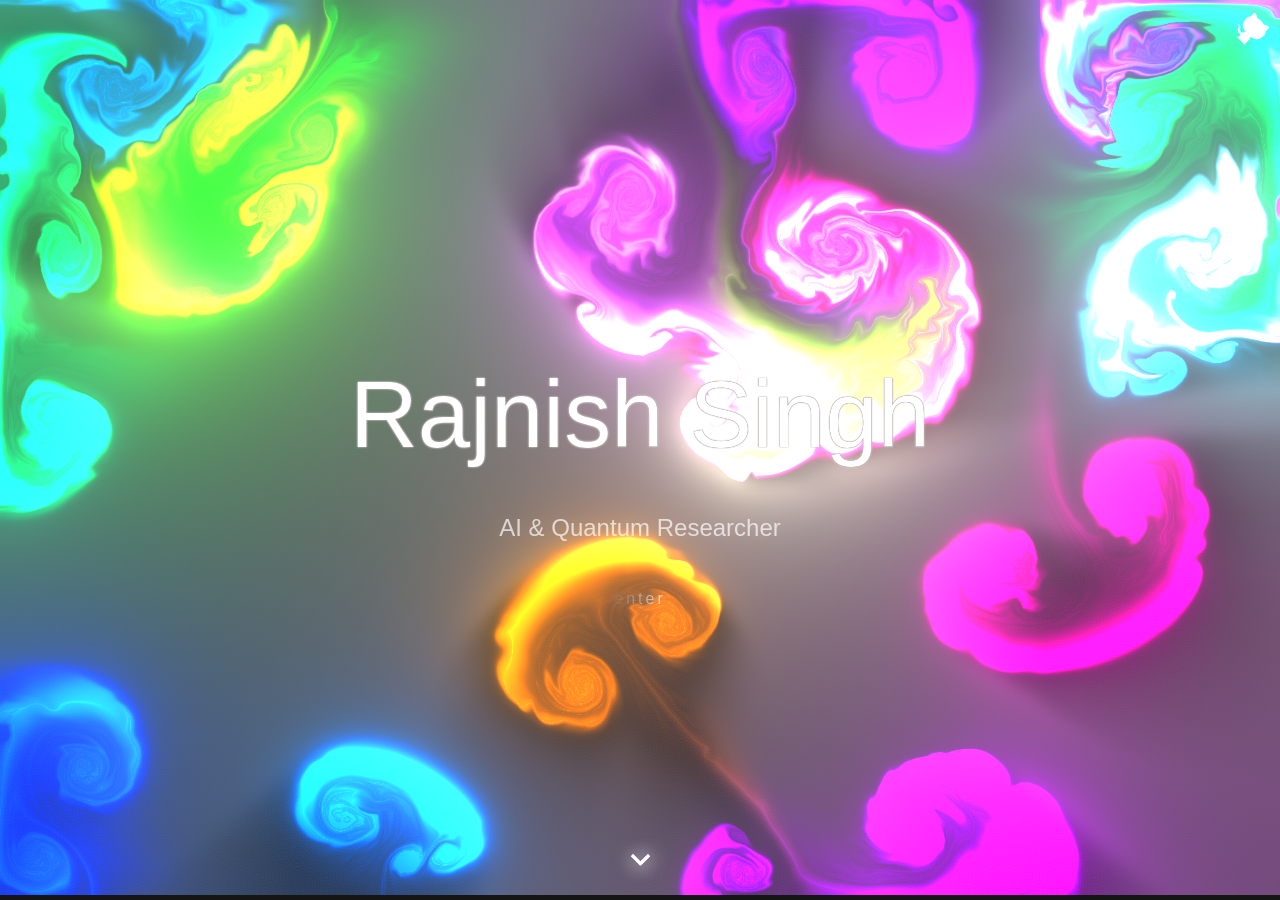
==== commit f0c57eef: "feat: modernize portfolio landing page and integrate full interactive profile - Introduce clean resp" ====
--- a/index.html
+++ b/index.html
@@ -1,1623 +1,38 @@
-<!DOCTYPE html>
-<html lang="en">
-<head>
-  <meta charset="UTF-8">
-  <meta name="viewport" content="width=device-width, initial-scale=1.0">
-  <title>Rajnish Singh — AI · ML · Quantum Computing</title>
-  <meta name="description" content="Rajnish Singh is an AI researcher, machine learning enthusiast, IBM Qiskit Advocate, and published author. Exploring the intersection of AI, ML, and quantum computing at Gautam Buddha University.">
-  <meta name="author" content="Rajnish Singh">
-  <meta name="keywords" content="Rajnish Singh, AI, Machine Learning, Quantum Computing, IBM Qiskit, Portfolio, Research, GBU">
-
-  <!-- Open Graph -->
-  <meta property="og:type" content="website">
-  <meta property="og:title" content="Rajnish Singh — AI · ML · Quantum Computing">
-  <meta property="og:description" content="AI researcher, ML enthusiast, IBM Qiskit Advocate, and published author exploring the intersection of AI, ML, and quantum computing.">
-  <meta property="og:image" content="assets/profile.jpg">
-  <meta property="og:locale" content="en_IN">
-
-  <!-- Twitter Card -->
-  <meta name="twitter:card" content="summary">
-  <meta name="twitter:title" content="Rajnish Singh — AI · ML · Quantum Computing">
-  <meta name="twitter:description" content="AI researcher, ML enthusiast, IBM Qiskit Advocate, and published author.">
-
-  <!-- Preload fonts -->
-  <link rel="preconnect" href="https://fonts.googleapis.com">
-  <link rel="preconnect" href="https://fonts.gstatic.com" crossorigin>
-  <link href="https://fonts.googleapis.com/css2?family=Inter:wght@400;500;600&family=Space+Grotesk:wght@500;700&family=Fira+Code:wght@400;500&family=Bodoni+Moda:ital,opsz,wght@0,6..96,400..900;1,6..96,400..900&display=swap" rel="stylesheet">
-
-  <!-- Stylesheets -->
-  <link rel="stylesheet" href="css/tokens.css">
-  <link rel="stylesheet" href="css/base.css">
-  <link rel="stylesheet" href="css/components.css">
-  <link rel="stylesheet" href="css/sections.css">
-  <!-- GSAP for Animations -->
-  <script src="https://cdnjs.cloudflare.com/ajax/libs/gsap/3.12.2/gsap.min.js"></script>
-  <script src="https://cdnjs.cloudflare.com/ajax/libs/gsap/3.12.2/ScrollTrigger.min.js"></script>
-  <link rel="stylesheet" href="css/accessibility.css">
-  <link rel="stylesheet" href="css/responsive.css">
-  <link rel="stylesheet" href="css/game.css">
-  <link rel="stylesheet" href="css/sidebar.css">
-  <link rel="stylesheet" href="css/dashboard.css">
-  <link rel="stylesheet" href="css/quiz.css">
-
-  <!-- JSON-LD Structured Data -->
-  <script type="application/ld+json">
-  {
-    "@context": "https://schema.org",
-    "@type": "Person",
-    "name": "Rajnish Singh",
-    "url": "",
-    "image": "assets/profile.jpg",
-    "jobTitle": "AI Researcher & Quantum Computing Advocate",
-    "worksFor": {
-      "@type": "EducationalOrganization",
-      "name": "Gautam Buddha University"
-    },
-    "alumniOf": {
-      "@type": "EducationalOrganization",
-      "name": "Gautam Buddha University"
-    },
-    "knowsAbout": ["Artificial Intelligence", "Machine Learning", "Quantum Computing", "IBM Qiskit"],
-    "sameAs": [
-      "https://github.com/givemehat",
-      "https://www.linkedin.com/in/rajnish-singh-a9a61022a/",
-      "https://www.instagram.com/nonchalantapple/",
-      "https://www.youtube.com/@CallMeCipher",
-      "https://medium.com/@rajnisihsingh"
-    ]
-  }
-  </script>
-</head>
-<body>
-  <!-- Scroll Progress Bar -->
-  <div id="scroll-progress" class="scroll-progress"></div>
-
-  <!-- Accessibility Nav -->
-<a href="#main-content" class="skip-link">Skip to main content</a>
-
-<!-- ========== MOBILE HEADER ========== -->
-<div class="mobile-header">
-  <div class="mobile-logo">Rajnish Singh</div>
-  <button class="hamburger-btn" id="mobile-menu-btn" aria-label="Toggle menu" aria-expanded="false">
-    <svg width="24" height="24" viewBox="0 0 24 24" fill="none" stroke="currentColor" stroke-width="2"><line x1="3" y1="12" x2="21" y2="12"/><line x1="3" y1="6" x2="21" y2="6"/><line x1="3" y1="18" x2="21" y2="18"/></svg>
-  </button>
-</div>
-
-<!-- ========== SIDEBAR NAVIGATION ========== -->
-<aside id="sidebar" aria-label="Sidebar navigation">
-  <div class="sidebar-header" style="display: flex; justify-content: center; align-items: center; padding: 16px; border-bottom: 1px solid var(--line); flex-shrink: 0;">
-    <button class="icon-btn" id="sidebar-collapse-btn" title="Collapse sidebar" aria-label="Collapse sidebar" style="width: 40px; height: 40px; border-radius: 50%;">
-      <svg width="20" height="20" viewBox="0 0 24 24" fill="none" stroke="currentColor" stroke-width="2"><line x1="3" y1="12" x2="21" y2="12"/><line x1="3" y1="6" x2="21" y2="6"/><line x1="3" y1="18" x2="21" y2="18"/></svg>
-    </button>
-  </div>
-  <div class="sidebar-profile">
-    <img id="profile-img" src="assets/profile.jpg" alt="Rajnish Singh" width="100" height="100" loading="eager">
-    <h2>Rajnish Singh</h2>
-    <p>AI · ML · Quantum</p>
-  </div>
-  
-  <div class="nav-links" id="tab-bar" role="tablist" aria-label="Site sections">
-    <div id="nav-pill" class="nav-pill"></div>
-    <a href="#home" data-section="home" data-tooltip="Home" role="tab" aria-selected="true" aria-controls="panel-home" id="tab-home" tabindex="0" class="active">
-      <svg width="18" height="18" viewBox="0 0 24 24" fill="none" stroke="currentColor" stroke-width="2"><path d="M3 9l9-7 9 7v11a2 2 0 0 1-2 2H5a2 2 0 0 1-2-2z"/><polyline points="9 22 9 12 15 12 15 22"/></svg>
-      Home
-    </a>
-    <a href="#about" data-section="about" data-tooltip="About" role="tab" aria-selected="false" aria-controls="panel-about" id="tab-about" tabindex="-1">
-      <svg width="18" height="18" viewBox="0 0 24 24" fill="none" stroke="currentColor" stroke-width="2"><path d="M20 21v-2a4 4 0 0 0-4-4H8a4 4 0 0 0-4 4v2"/><circle cx="12" cy="7" r="4"/></svg>
-      About
-    </a>
-    <a href="#research" data-section="research" data-tooltip="Research" role="tab" aria-selected="false" aria-controls="panel-research" id="tab-research" tabindex="-1">
-      <svg width="18" height="18" viewBox="0 0 24 24" fill="none" stroke="currentColor" stroke-width="2"><circle cx="12" cy="12" r="10"/><line x1="2" y1="12" x2="22" y2="12"/><path d="M12 2a15.3 15.3 0 0 1 4 10 15.3 15.3 0 0 1-4 10 15.3 15.3 0 0 1-4-10 15.3 15.3 0 0 1 4-10z"/></svg>
-      Research
-    </a>
-    <a href="#projects" data-section="projects" data-tooltip="Projects" role="tab" aria-selected="false" aria-controls="panel-projects" id="tab-projects" tabindex="-1">
-      <svg width="18" height="18" viewBox="0 0 24 24" fill="none" stroke="currentColor" stroke-width="2"><polyline points="16 18 22 12 16 6"/><polyline points="8 6 2 12 8 18"/></svg>
-      Projects
-    </a>
-    <a href="#results" data-section="results" data-tooltip="Results" role="tab" aria-selected="false" aria-controls="panel-results" id="tab-results" tabindex="-1">
-      <svg width="18" height="18" viewBox="0 0 24 24" fill="none" stroke="currentColor" stroke-width="2"><line x1="18" y1="20" x2="18" y2="10"/><line x1="12" y1="20" x2="12" y2="4"/><line x1="6" y1="20" x2="6" y2="14"/></svg>
-      Results
-    </a>
-    <a href="#certifications" data-section="certifications" data-tooltip="Certifications" role="tab" aria-selected="false" aria-controls="panel-certifications" id="tab-certifications" tabindex="-1">
-      <svg width="18" height="18" viewBox="0 0 24 24" fill="none" stroke="currentColor" stroke-width="2"><path d="M12 2l3.09 6.26L22 9.27l-5 4.87 1.18 6.88L12 17.77l-6.18 3.25L7 14.14 2 9.27l6.91-1.01L12 2z"/></svg>
-      Certifications
-    </a>
-    <a href="#publications" data-section="publications" data-tooltip="Publications" role="tab" aria-selected="false" aria-controls="panel-publications" id="tab-publications" tabindex="-1">
-      <svg width="18" height="18" viewBox="0 0 24 24" fill="none" stroke="currentColor" stroke-width="2"><path d="M14 2H6a2 2 0 0 0-2 2v16a2 2 0 0 0 2 2h12a2 2 0 0 0 2-2V8z"/><polyline points="14 2 14 8 20 8"/><line x1="16" y1="13" x2="8" y2="13"/><line x1="16" y1="17" x2="8" y2="17"/><polyline points="10 9 9 9 8 9"/></svg>
-      Publications
-    </a>
-    <a href="#books" data-section="books" data-tooltip="Books" role="tab" aria-selected="false" aria-controls="panel-books" id="tab-books" tabindex="-1">
-      <svg width="18" height="18" viewBox="0 0 24 24" fill="none" stroke="currentColor" stroke-width="2"><path d="M4 19.5A2.5 2.5 0 0 1 6.5 17H20"/><path d="M6.5 2H20v20H6.5A2.5 2.5 0 0 1 4 19.5v-15A2.5 2.5 0 0 1 6.5 2z"/></svg>
-      Books
-    </a>
-    <a href="#experience" data-section="experience" data-tooltip="Experience" role="tab" aria-selected="false" aria-controls="panel-experience" id="tab-experience" tabindex="-1">
-      <svg width="18" height="18" viewBox="0 0 24 24" fill="none" stroke="currentColor" stroke-width="2"><rect x="2" y="7" width="20" height="14" rx="2" ry="2"/><path d="M16 21V5a2 2 0 0 0-2-2h-4a2 2 0 0 0-2 2v16"/></svg>
-      Experience
-    </a>
-    <a href="#connect" data-section="connect" data-tooltip="Connect" role="tab" aria-selected="false" aria-controls="panel-connect" id="tab-connect" tabindex="-1">
-      <svg width="18" height="18" viewBox="0 0 24 24" fill="none" stroke="currentColor" stroke-width="2"><path d="M4 4h16c1.1 0 2 .9 2 2v12c0 1.1-.9 2-2 2H4c-1.1 0-2-.9-2-2V6c0-1.1.9-2 2-2z"/><polyline points="22,6 12,13 2,6"/></svg>
-      Connect
-    </a>
-    <a href="#support" data-section="support" data-tooltip="Support" role="tab" aria-selected="false" aria-controls="panel-support" id="tab-support" tabindex="-1" style="color: #D4AF37;">
-      <svg width="18" height="18" viewBox="0 0 24 24" fill="none" stroke="currentColor" stroke-width="2"><path d="M20.84 4.61a5.5 5.5 0 0 0-7.78 0L12 5.67l-1.06-1.06a5.5 5.5 0 0 0-7.78 7.78l1.06 1.06L12 21.23l7.78-7.78 1.06-1.06a5.5 5.5 0 0 0 0-7.78z"/></svg>
-      Support
-    </a>
-  </div>
-  
-  <div class="sidebar-footer">
-    <button class="icon-btn" id="theme-toggle" title="Toggle theme" aria-label="Toggle dark mode">
-      <svg width="16" height="16" viewBox="0 0 24 24" fill="none" stroke="currentColor" stroke-width="2" stroke-linecap="round" stroke-linejoin="round"><circle cx="12" cy="12" r="5"/><line x1="12" y1="1" x2="12" y2="3"/><line x1="12" y1="21" x2="12" y2="23"/><line x1="4.22" y1="4.22" x2="5.64" y2="5.64"/><line x1="18.36" y1="18.36" x2="19.78" y2="19.78"/><line x1="1" y1="12" x2="3" y2="12"/><line x1="21" y1="12" x2="23" y2="12"/><line x1="4.22" y1="19.78" x2="5.64" y2="18.36"/><line x1="18.36" y1="5.64" x2="19.78" y2="4.22"/></svg>
-    </button>
-    <span style="font-size: 12px; color: var(--text-dim);">© 2026</span>
-  </div>
-</aside>
-
-
-<!-- ========== MAIN CONTENT ========== -->
-<main id="main-content">
-  <!-- Particle Background Accent -->
-  <canvas id="particles-bg"></canvas>
-
-<!-- ===== HOME PANEL ===== -->
-<div class="panel active" id="panel-home" role="tabpanel" aria-labelledby="tab-home">
-  <header class="hero">
-    <div class="container hero-grid">
-      <div class="hero-visual">
-        <div class="qframe">
-          <svg width="100%" height="100%" viewBox="0 0 900 600" preserveAspectRatio="xMidYMid slice" xmlns="http://www.w3.org/2000/svg">
-            <rect width="900" height="200" fill="#FF9933"/>
-            <rect y="200" width="900" height="200" fill="#FFFFFF"/>
-            <rect y="400" width="900" height="200" fill="#138808"/>
-            <g transform="translate(450,300)">
-              <circle r="92.5" fill="#000080"/>
-              <circle r="80" fill="#FFFFFF"/>
-              <circle r="16" fill="#000080"/>
-              <g id="chakra">
-                <g id="c3">
-                  <g id="c2">
-                    <g id="c1">
-                      <polygon points="0,0 3,-30 0,-92.5 -3,-30" fill="#000080"/>
-                      <polygon points="0,0 3,-30 0,-92.5 -3,-30" fill="#000080" transform="rotate(15)"/>
-                    </g>
-                    <use href="#c1" transform="rotate(30)"/>
-                  </g>
-                  <use href="#c2" transform="rotate(60)"/>
-                </g>
-                <use href="#c3" transform="rotate(120)"/>
-              </g>
-              <use href="#chakra" transform="rotate(240)"/>
-            </g>
-          </svg>
-        </div>
-        <span class="hv-tag" aria-label="Location: India">
-          <svg width="12" height="12" viewBox="0 0 24 24" fill="none" stroke="currentColor" stroke-width="2" stroke-linecap="round" stroke-linejoin="round"><path d="M21 10c0 7-9 13-9 13s-9-6-9-13a9 9 0 0118 0z"/><circle cx="12" cy="10" r="3"/></svg>
-          India
-        </span>
-      </div>
-      <div class="eyebrow">B.Tech CSE · Gautam Buddha University</div>
-      <h1 id="hero-name">Hi, I'm <span class="text-violet">Rajnish Singh</span></h1>
-      <div id="typed-role" aria-live="polite" aria-label="Current role"></div>
-      <p class="lede" id="hero-bio">Pioneering the intersection of artificial intelligence, machine learning, and quantum computing. I architect financial intelligence systems, develop real-time predictive analytics, and build autonomous AI research workflows. Recognized as an IBM Qiskit Advocate, published author, and McKinsey Forward Program alumnus.</p>
-      <div class="currently" aria-label="Current activity">
-        <span class="dot-live" aria-hidden="true"></span>
-        Currently building agentic AI workflows for financial intelligence
-      </div>
-      <div class="btn-row">
-        <a class="btn btn-primary" href="#connect" data-section="connect" role="button">
-          <svg width="14" height="14" viewBox="0 0 24 24" fill="none" stroke="currentColor" stroke-width="2" stroke-linecap="round" stroke-linejoin="round"><path d="M4 4h16c1.1 0 2 .9 2 2v12c0 1.1-.9 2-2 2H4c-1.1 0-2-.9-2-2V6c0-1.1.9-2 2-2z"/><polyline points="22,6 12,13 2,6"/></svg>
-          Get in touch
-        </a>
-        <a class="btn" href="https://github.com/givemehat" target="_blank" rel="noopener noreferrer" role="button">
-          <svg width="14" height="14" viewBox="0 0 24 24" fill="currentColor"><path d="M12 0c-6.626 0-12 5.373-12 12 0 5.302 3.438 9.8 8.207 11.387.599.111.793-.261.793-.577v-2.234c-3.338.726-4.033-1.416-4.033-1.416-.546-1.387-1.333-1.756-1.333-1.756-1.089-.745.083-.729.083-.729 1.205.084 1.839 1.237 1.839 1.237 1.07 1.834 2.807 1.304 3.492.997.107-.775.418-1.305.762-1.604-2.665-.305-5.467-1.334-5.467-5.931 0-1.311.469-2.381 1.236-3.221-.124-.303-.535-1.524.117-3.176 0 0 1.008-.322 3.301 1.23.957-.266 1.983-.399 3.003-.404 1.02.005 2.047.138 3.006.404 2.291-1.552 3.297-1.23 3.297-1.23.653 1.653.242 2.874.118 3.176.77.84 1.235 1.911 1.235 3.221 0 4.609-2.807 5.624-5.479 5.921.43.372.823 1.102.823 2.222v3.293c0 .319.192.694.801.576 4.765-1.589 8.199-6.086 8.199-11.386 0-6.627-5.373-12-12-12z"/></svg>
-          GitHub
-        </a>
-        <a class="btn" href="https://www.linkedin.com/in/rajnish-singh-a9a61022a/" target="_blank" rel="noopener noreferrer" role="button">
-          <svg width="14" height="14" viewBox="0 0 24 24" fill="currentColor"><path d="M20.447 20.452h-3.554v-5.569c0-1.328-.027-3.037-1.852-3.037-1.853 0-2.136 1.445-2.136 2.939v5.667H9.351V9h3.414v1.561h.046c.477-.9 1.637-1.85 3.37-1.85 3.601 0 4.267 2.37 4.267 5.455v6.286zM5.337 7.433c-1.144 0-2.063-.926-2.063-2.065 0-1.138.92-2.063 2.063-2.063 1.14 0 2.064.925 2.064 2.063 0 1.139-.925 2.065-2.064 2.065zm1.782 13.019H3.555V9h3.564v11.452zM22.225 0H1.771C.792 0 0 .774 0 1.729v20.542C0 23.227.792 24 1.771 24h20.451C23.2 24 24 23.227 24 22.271V1.729C24 .774 23.2 0 22.222 0h.003z"/></svg>
-          LinkedIn
-        </a>
-        <a class="btn" href="resume.pdf" target="_blank" rel="noopener noreferrer" role="button" aria-label="Download Resume">
-          <svg width="14" height="14" viewBox="0 0 24 24" fill="none" stroke="currentColor" stroke-width="2" stroke-linecap="round" stroke-linejoin="round"><path d="M21 15v4a2 2 0 0 1-2 2H5a2 2 0 0 1-2-2v-4"></path><polyline points="7 10 12 15 17 10"></polyline><line x1="12" y1="15" x2="12" y2="3"></line></svg>
-          Resume
-        </a>
-      </div>
-      <div class="highlights" aria-label="Key interests and expertise">
-        <div class="hl-chip">
-          <span class="hl-emoji" aria-hidden="true">🧠</span>
-          <div class="hl-text"><b>Machine Learning</b><span>Predictive &amp; agentic systems</span></div>
-        </div>
-        <div class="hl-chip">
-          <span class="hl-emoji" aria-hidden="true">⚛️</span>
-          <div class="hl-text"><b>Quantum Computing</b><span>IBM Qiskit Advocate</span></div>
-        </div>
-        <div class="hl-chip">
-          <span class="hl-emoji" aria-hidden="true">📖</span>
-          <div class="hl-text"><b>Author</b><span>Published one book</span></div>
-        </div>
-        <div class="hl-chip">
-          <span class="hl-emoji" aria-hidden="true">🚁</span>
-          <div class="hl-text"><b>Drones</b><span>Autonomous flight, hands-on</span></div>
-        </div>
-        <div class="hl-chip">
-          <span class="hl-emoji" aria-hidden="true">🚀</span>
-          <div class="hl-text"><b>Admires</b><span>ISRO · DRDO · BARC</span></div>
-        </div>
-      </div>
-      <!-- Circuit SVG -->
-      <svg class="circuit-svg" viewBox="0 0 400 400" width="400" height="400" aria-hidden="true">
-        <path id="circuit-path" d="M20,200 C 100,80 300,320 380,200" fill="none" stroke="var(--line)" stroke-width="1.5" stroke-dasharray="4 6"/>
-        <circle class="qubit-dot" r="4" fill="var(--cyan)">
-          <animateMotion dur="4.5s" repeatCount="indefinite">
-            <mpath href="#circuit-path"/>
-          </animateMotion>
-        </circle>
-      </svg>
-    </div>
-  </header>
-
-  <!-- STATS STRIP -->
-  <div class="stats" aria-label="Site statistics">
-    <div class="stats-inner">
-      <div class="stat-item">
-        <div class="stat-num" id="visitor-count" data-target="1400">—</div>
-        <div class="stat-label">Site Visitors</div>
-      </div>
-      <div class="stat-item">
-        <div class="stat-num" data-target="4">4</div>
-        <div class="stat-label">Featured Projects</div>
-      </div>
-      <div class="stat-item">
-        <div class="stat-num" data-target="1">1</div>
-        <div class="stat-label">Book Published</div>
-      </div>
-      <div class="stat-item">
-        <div class="stat-num" id="last-updated">—</div>
-        <div class="stat-label">Last Updated</div>
-      </div>
-    </div>
-  </div>
-</div>
-
-<!-- ===== ABOUT PANEL ===== -->
-<section class="panel" id="panel-about" role="tabpanel" aria-labelledby="tab-about" aria-hidden="true">
-  <div class="container about-grid">
-    <div>
-      <div class="eyebrow">About</div>
-      <h2 class="section-title">Curious by default, rigorous by habit.</h2>
-      <p class="section-sub" id="about-text">
-        I am currently pursuing a Bachelor of Technology in Computer Science at Gautam Buddha University, Greater Noida. My research and development efforts operate at the vanguard of applied AI and quantum computing—I am drawn to complex challenges that lack conventional, textbook solutions. By participating in the McKinsey Forward Program, I honed my ability to navigate ambiguity and execute strategic reasoning. As an IBM Qiskit Advocate, I actively contribute to the open-source quantum ecosystem. Beyond software engineering, I am a published author with a profound fascination for drone technology and the pioneering aerospace and defense initiatives of ISRO, DRDO, and BARC.
-      </p>
-    </div>
-    <div class="timeline" role="list" aria-label="Timeline">
-      <div class="t-item" role="listitem">
-        <div class="t-dot" aria-hidden="true"></div>
-        <div class="t-content">
-          <div class="t-header">
-            <div class="t-title">IBM Qiskit Advocate</div>
-            <button class="t-expand-btn" aria-label="Toggle details" aria-expanded="false">
-              <svg width="14" height="14" viewBox="0 0 24 24" fill="none" stroke="currentColor" stroke-width="2"><polyline points="6 9 12 15 18 9"/></svg>
-            </button>
-          </div>
-          <div class="t-meta">2025 — Present · Open Source · Quantum Computing</div>
-          <div class="t-desc">Contributing to open-source quantum tools, educational content, and community engagement in the global quantum ecosystem.</div>
-          <div class="t-details" hidden>
-            <div class="t-achievements">
-              <span class="badge badge-violet">Global Advocate</span>
-              <span class="badge badge-cyan">Open Source Contributor</span>
-            </div>
-          </div>
-        </div>
-      </div>
-      <div class="t-item" role="listitem">
-        <div class="t-dot" aria-hidden="true"></div>
-        <div class="t-content">
-          <div class="t-header">
-            <div class="t-title">McKinsey Forward Program</div>
-            <button class="t-expand-btn" aria-label="Toggle details" aria-expanded="false">
-              <svg width="14" height="14" viewBox="0 0 24 24" fill="none" stroke="currentColor" stroke-width="2"><polyline points="6 9 12 15 18 9"/></svg>
-            </button>
-          </div>
-          <div class="t-meta">Problem Solving &amp; Analytics Track</div>
-          <div class="t-desc">Selected cohort focused on structured problem-solving for ambiguous, high-stakes business and analytical problems.</div>
-          <div class="t-details" hidden>
-            <div class="t-achievements">
-              <span class="badge badge-violet">Selected Cohort</span>
-              <span class="badge badge-cyan">Analytics Track</span>
-            </div>
-          </div>
-        </div>
-      </div>
-      <div class="t-item" role="listitem">
-        <div class="t-dot" aria-hidden="true"></div>
-        <div class="t-content">
-          <div class="t-header">
-            <div class="t-title">B.Tech, Computer Science</div>
-            <button class="t-expand-btn" aria-label="Toggle details" aria-expanded="false">
-              <svg width="14" height="14" viewBox="0 0 24 24" fill="none" stroke="currentColor" stroke-width="2"><polyline points="6 9 12 15 18 9"/></svg>
-            </button>
-          </div>
-          <div class="t-meta">Gautam Buddha University, Greater Noida</div>
-          <div class="t-desc">Coursework and independent projects across AI, ML, and quantum algorithms.</div>
-          <div class="t-details" hidden>
-            <div class="t-achievements">
-              <span class="badge badge-violet">AI &amp; ML</span>
-              <span class="badge badge-cyan">Quantum Algorithms</span>
-              <span class="badge badge-violet">Systems</span>
-            </div>
-          </div>
-        </div>
-      </div>
-    </div>
-  </div>
-
-  <div class="container" style="margin-top: 80px;">
-    <div class="eyebrow" id="skills-eyebrow">Skills</div>
-    <h2 class="section-title" id="skills-title">Technologies &amp; tools.</h2>
-    <p class="section-sub" id="skills-sub">Below are some of my core skills, and I'm always excited to learn more.</p>
-    
-    <div class="skills-grid" id="skills-grid">
-      <div class="skill-item">
-        <div class="skill-circle"><span class="skill-icon">🐍</span></div>
-        <span class="skill-name" id="skill-1">Python</span>
-      </div>
-      <div class="skill-item">
-        <div class="skill-circle"><span class="skill-icon">🧠</span></div>
-        <span class="skill-name" id="skill-2">Machine Learning</span>
-      </div>
-      <div class="skill-item">
-        <div class="skill-circle"><span class="skill-icon">🕸️</span></div>
-        <span class="skill-name" id="skill-3">Deep Learning</span>
-      </div>
-      <div class="skill-item">
-        <div class="skill-circle"><span class="skill-icon">🔥</span></div>
-        <span class="skill-name" id="skill-4">PyTorch</span>
-      </div>
-      <div class="skill-item">
-        <div class="skill-circle"><span class="skill-icon">🤗</span></div>
-        <span class="skill-name" id="skill-5">Hugging Face</span>
-      </div>
-      <div class="skill-item">
-        <div class="skill-circle"><span class="skill-icon">👁️</span></div>
-        <span class="skill-name" id="skill-6">OpenCV</span>
-      </div>
-      <div class="skill-item">
-        <div class="skill-circle"><span class="skill-icon">⚙️</span></div>
-        <span class="skill-name" id="skill-7">C/C++</span>
-      </div>
-      <div class="skill-item">
-        <div class="skill-circle"><span class="skill-icon">⚛️</span></div>
-        <span class="skill-name" id="skill-8">IBM Qiskit</span>
-      </div>
-      <div class="skill-item">
-        <div class="skill-circle"><span class="skill-icon">🌐</span></div>
-        <span class="skill-name" id="skill-9">HTML, CSS, JS</span>
-      </div>
-      <div class="skill-item">
-        <div class="skill-circle"><span class="skill-icon">🤖</span></div>
-        <span class="skill-name" id="skill-10">ROS &amp; Drones</span>
-      </div>
-    </div>
-  </div>
-</section>
-
-<!-- ===== RESEARCH PANEL ===== -->
-<section class="panel" id="panel-research" role="tabpanel" aria-labelledby="tab-research" aria-hidden="true">
-  <div class="section-alt">
-    <div class="container">
-      <div class="eyebrow">Research Interests</div>
-      <h2 class="section-title">Where I like to spend my attention.</h2>
-      <p class="section-sub">Research threads and personal fascinations — the connective tissue is decision-making under uncertainty.</p>
-      <div class="grid-3" id="research-grid">
-        <article class="card">
-          <div class="card-cover card-cover--gradient-1" aria-hidden="true"></div>
-          <span class="tag">AI</span>
-          <h3>Agentic AI Workflows</h3>
-          <p>Designing multi-step, tool-using AI agents for research and analysis pipelines.</p>
-          <div class="card-meta">
-            <span class="card-status card-status--active">Active</span>
-            <div class="card-keywords">
-              <span class="keyword">LLM Agents</span>
-              <span class="keyword">Tool Use</span>
-              <span class="keyword">RAG</span>
-            </div>
-          </div>
-        </article>
-        <article class="card">
-          <div class="card-cover card-cover--gradient-2" aria-hidden="true"></div>
-          <span class="tag">ML</span>
-          <h3>Machine Learning</h3>
-          <p>Real-time predictive analytics and streaming models for financial intelligence.</p>
-          <div class="card-meta">
-            <span class="card-status card-status--active">Active</span>
-            <div class="card-keywords">
-              <span class="keyword">Time Series</span>
-              <span class="keyword">FinTech</span>
-              <span class="keyword">Streaming</span>
-            </div>
-          </div>
-        </article>
-        <article class="card">
-          <div class="card-cover card-cover--gradient-3" aria-hidden="true"></div>
-          <span class="tag">Quantum</span>
-          <h3>Quantum Computing</h3>
-          <p>Qiskit-based experimentation, quantum circuits, and educational tooling.</p>
-          <div class="card-meta">
-            <span class="card-status card-status--active">Active</span>
-            <div class="card-keywords">
-              <span class="keyword">Qiskit</span>
-              <span class="keyword">QML</span>
-              <span class="keyword">Circuits</span>
-            </div>
-          </div>
-        </article>
-        <article class="card">
-          <div class="card-cover card-cover--gradient-4" aria-hidden="true"></div>
-          <span class="tag">Book</span>
-          <h3>Published Author</h3>
-          <p>Wrote and published a book — exploring ideas at the edge of tech and thought.</p>
-          <div class="card-meta">
-            <span class="card-status card-status--completed">Completed</span>
-            <div class="card-keywords">
-              <span class="keyword">Writing</span>
-              <span class="keyword">Fiction</span>
-            </div>
-          </div>
-        </article>
-        <article class="card">
-          <div class="card-cover card-cover--gradient-5" aria-hidden="true"></div>
-          <span class="tag">Aerospace</span>
-          <h3>Drones</h3>
-          <p>Hands-on curiosity about drone systems, flight dynamics and autonomous flight.</p>
-          <div class="card-meta">
-            <span class="card-status card-status--active">Active</span>
-            <div class="card-keywords">
-              <span class="keyword">UAV</span>
-              <span class="keyword">Autonomy</span>
-              <span class="keyword">PID</span>
-            </div>
-          </div>
-        </article>
-        <article class="card">
-          <div class="card-cover card-cover--gradient-6" aria-hidden="true"></div>
-          <span class="tag">Admiration</span>
-          <h3>ISRO · DRDO · BARC</h3>
-          <p>Deeply inspired by India's space, defence and nuclear research institutions.</p>
-          <div class="card-meta">
-            <span class="card-status card-status--ongoing">Ongoing</span>
-            <div class="card-keywords">
-              <span class="keyword">Space</span>
-              <span class="keyword">Defence</span>
-              <span class="keyword">Nuclear</span>
-            </div>
-          </div>
-        </article>
-        <div class="card add-card-btn" role="button" tabindex="0" aria-label="Add new research interest" data-grid="research-grid" style="display:none;">+ Add interest</div>
-      </div>
-    </div>
-  </div>
-</section>
-
-<!-- ===== PROJECTS PANEL ===== -->
-<section class="panel" id="panel-projects" role="tabpanel" aria-labelledby="tab-projects" aria-hidden="true">
-  <div class="container">
-    <div class="eyebrow">Projects</div>
-    <h2 class="section-title">Selected work</h2>
-    <p class="section-sub">A mix of shipped code and ongoing experiments. Full history on GitHub.</p>
-    <div class="grid-3" id="projects-grid">
-      <article class="card card--project" data-project="qiskit-tools">
-        <div class="card-cover card-cover--gradient-3" aria-hidden="true"></div>
-        <span class="tag">Quantum</span>
-        <h3>Qiskit Community Tools</h3>
-        <p>Open-source contributions to Qiskit ecosystem tooling and educational resources.</p>
-        <div class="tech-stack">
-          <span class="tech-badge">Python</span>
-          <span class="tech-badge">Qiskit</span>
-          <span class="tech-badge">Jupyter</span>
-        </div>
-        <div class="card-meta">
-          <span class="card-status card-status--active">Active</span>
-        </div>
-        <div class="links">
-          <a href="https://github.com/givemehat" target="_blank" rel="noopener noreferrer">
-            <svg width="12" height="12" viewBox="0 0 24 24" fill="currentColor"><path d="M12 0c-6.626 0-12 5.373-12 12 0 5.302 3.438 9.8 8.207 11.387.599.111.793-.261.793-.577v-2.234c-3.338.726-4.033-1.416-4.033-1.416-.546-1.387-1.333-1.756-1.333-1.756-1.089-.745.083-.729.083-.729 1.205.084 1.839 1.237 1.839 1.237 1.07 1.834 2.807 1.304 3.492.997.107-.775.418-1.305.762-1.604-2.665-.305-5.467-1.334-5.467-5.931 0-1.311.469-2.381 1.236-3.221-.124-.303-.535-1.524.117-3.176 0 0 1.008-.322 3.301 1.23.957-.266 1.983-.399 3.003-.404 1.02.005 2.047.138 3.006.404 2.291-1.552 3.297-1.23 3.297-1.23.653 1.653.242 2.874.118 3.176.77.84 1.235 1.911 1.235 3.221 0 4.609-2.807 5.624-5.479 5.921.43.372.823 1.102.823 2.222v3.293c0 .319.192.694.801.576 4.765-1.589 8.199-6.086 8.199-11.386 0-6.627-5.373-12-12-12z"/></svg>
-            GitHub
-          </a>
-          <button class="link-btn" data-action="view-details" aria-label="View project details">View details →</button>
-        </div>
-      </article>
-      <article class="card card--project" data-project="predictive-analytics">
-        <div class="card-cover card-cover--gradient-2" aria-hidden="true"></div>
-        <span class="tag">ML</span>
-        <h3>Real-Time Predictive Analytics Engine</h3>
-        <p>Streaming pipeline for time-series forecasting applied to financial signals.</p>
-        <div class="tech-stack">
-          <span class="tech-badge">Python</span>
-          <span class="tech-badge">Kafka</span>
-          <span class="tech-badge">TensorFlow</span>
-        </div>
-        <div class="card-meta">
-          <span class="card-status card-status--active">In Progress</span>
-        </div>
-        <div class="links">
-          <a href="https://github.com/givemehat" target="_blank" rel="noopener noreferrer">
-            <svg width="12" height="12" viewBox="0 0 24 24" fill="currentColor"><path d="M12 0c-6.626 0-12 5.373-12 12 0 5.302 3.438 9.8 8.207 11.387.599.111.793-.261.793-.577v-2.234c-3.338.726-4.033-1.416-4.033-1.416-.546-1.387-1.333-1.756-1.333-1.756-1.089-.745.083-.729.083-.729 1.205.084 1.839 1.237 1.839 1.237 1.07 1.834 2.807 1.304 3.492.997.107-.775.418-1.305.762-1.604-2.665-.305-5.467-1.334-5.467-5.931 0-1.311.469-2.381 1.236-3.221-.124-.303-.535-1.524.117-3.176 0 0 1.008-.322 3.301 1.23.957-.266 1.983-.399 3.003-.404 1.02.005 2.047.138 3.006.404 2.291-1.552 3.297-1.23 3.297-1.23.653 1.653.242 2.874.118 3.176.77.84 1.235 1.911 1.235 3.221 0 4.609-2.807 5.624-5.479 5.921.43.372.823 1.102.823 2.222v3.293c0 .319.192.694.801.576 4.765-1.589 8.199-6.086 8.199-11.386 0-6.627-5.373-12-12-12z"/></svg>
-            GitHub
-          </a>
-          <button class="link-btn" data-action="view-details" aria-label="View project details">View details →</button>
-        </div>
-      </article>
-      <article class="card card--project" data-project="agentic-workflow">
-        <div class="card-cover card-cover--gradient-1" aria-hidden="true"></div>
-        <span class="tag">AI</span>
-        <h3>Agentic Research Workflow</h3>
-        <p>Multi-agent system for automated research synthesis and report generation.</p>
-        <div class="tech-stack">
-          <span class="tech-badge">Python</span>
-          <span class="tech-badge">LangChain</span>
-          <span class="tech-badge">GPT-4</span>
-        </div>
-        <div class="card-meta">
-          <span class="card-status card-status--active">Active</span>
-        </div>
-        <div class="links">
-          <a href="https://github.com/givemehat" target="_blank" rel="noopener noreferrer">
-            <svg width="12" height="12" viewBox="0 0 24 24" fill="currentColor"><path d="M12 0c-6.626 0-12 5.373-12 12 0 5.302 3.438 9.8 8.207 11.387.599.111.793-.261.793-.577v-2.234c-3.338.726-4.033-1.416-4.033-1.416-.546-1.387-1.333-1.756-1.333-1.756-1.089-.745.083-.729.083-.729 1.205.084 1.839 1.237 1.839 1.237 1.07 1.834 2.807 1.304 3.492.997.107-.775.418-1.305.762-1.604-2.665-.305-5.467-1.334-5.467-5.931 0-1.311.469-2.381 1.236-3.221-.124-.303-.535-1.524.117-3.176 0 0 1.008-.322 3.301 1.23.957-.266 1.983-.399 3.003-.404 1.02.005 2.047.138 3.006.404 2.291-1.552 3.297-1.23 3.297-1.23.653 1.653.242 2.874.118 3.176.77.84 1.235 1.911 1.235 3.221 0 4.609-2.807 5.624-5.479 5.921.43.372.823 1.102.823 2.222v3.293c0 .319.192.694.801.576 4.765-1.589 8.199-6.086 8.199-11.386 0-6.627-5.373-12-12-12z"/></svg>
-            GitHub
-          </a>
-          <button class="link-btn" data-action="view-details" aria-label="View project details">View details →</button>
-        </div>
-      </article>
-      <div class="card add-card-btn" role="button" tabindex="0" aria-label="Add new project" data-grid="projects-grid" style="display:none;">+ Add project</div>
-    </div>
-  </div>
-</section>
-
-<!-- ========== CERTIFICATIONS PANEL ========== -->
-<!-- ===== RESULTS PANEL ===== -->
-<section class="panel" id="panel-results" role="tabpanel" aria-labelledby="tab-results" aria-hidden="true">
-  <div class="container">
-    <div class="eyebrow">Results</div>
-    <h2 class="section-title">Visual Showcase</h2>
-    <p class="section-sub">Screenshots, metrics, and event photos.</p>
-    
-    <div class="grid-3 cert-gallery" id="results-grid">
-      <!-- Dynamic results will be injected here via app.js -->
-    </div>
-  </div>
-</section>
-
-<section class="panel" id="panel-certifications" role="tabpanel" aria-labelledby="tab-certifications" aria-hidden="true">
-  <div class="container section">
-    <div class="section-header">
-      <h2 class="title"><span class="highlight">Licenses &</span> Certifications</h2>
-      <p class="subtitle">A comprehensive list of professional development and technical certifications.</p>
-    </div>
-    <div class="cert-grid" id="certifications-container">
-      <!-- Generated dynamically by app.js from data.js -->
-    </div>
-  </div>
-</section>
-
-<!-- ===== PUBLICATIONS PANEL ===== -->
-<section class="panel" id="panel-publications" role="tabpanel" aria-labelledby="tab-publications" aria-hidden="true">
-  <div class="section-alt">
-    <div class="container">
-      <div class="eyebrow">Publications</div>
-      <h2 class="section-title">Academic contributions</h2>
-      <p class="section-sub">Research papers, conference submissions, and academic writing.</p>
-
-      <div class="grid-2" id="publications-grid">
-        <article class="card pub-card medium-card locked-card" data-type="preprint" id="pub-quantum-classifiers" style="cursor: not-allowed;">
-          <div class="pub-card-inner">
-            <div class="pub-card-body">
-              <div class="pub-type-badge" style="background: rgba(139, 92, 246, 0.15); color: var(--violet); border-color: var(--violet);">Preprint (Under Review)</div>
-              <h3>Noise Resilience and Parameter Efficiency of Quantum Classifiers: A Comparative Analysis Using IBM Qiskit 1.x</h3>
-              <div class="pub-authors">Rajnish Singh, Utkrisht Patel, Dr. Rakesh Kumar Yadav</div>
-              <div class="pub-venue">
-                <svg width="12" height="12" viewBox="0 0 24 24" fill="none" stroke="currentColor" stroke-width="2"><path d="M2 3h6a4 4 0 014 4v14a3 3 0 00-3-3H2z"/><path d="M22 3h-6a4 4 0 00-4 4v14a3 3 0 013-3h7z"/></svg>
-                Completed &middot; 2026
-              </div>
-              <p class="pub-abstract">Evaluating the parameter efficiency and noise resilience of quantum classifiers using Qiskit in comparison with classical counterparts.</p>
-              <div class="pub-links" style="pointer-events: none;">
-                <button class="btn btn-sm" disabled style="opacity: 0.55; cursor: not-allowed; border-color: var(--line); color: var(--text-dim); display: flex; align-items: center; gap: 6px;">
-                  <svg width="12" height="12" viewBox="0 0 24 24" fill="none" stroke="currentColor" stroke-width="2"><rect x="3" y="11" width="18" height="11" rx="2" ry="2"/><path d="M7 11V7a5 5 0 0 1 10 0v4"/></svg>
-                  Manuscript Locked
-                </button>
-              </div>
-            </div>
-            <div class="pub-thumb-wrap locked-thumb" title="This paper is currently under peer review and restricted" style="cursor: not-allowed;">
-              <img src="images/pub-quantum-classifiers.png" alt="Quantum Classifiers preprint thumbnail" class="pub-thumb" />
-              <div class="pub-thumb-overlay" style="background: rgba(4, 6, 14, 0.72); opacity: 1; display: flex; flex-direction: column; align-items: center; justify-content: center;">
-                <svg width="20" height="20" viewBox="0 0 24 24" fill="none" stroke="currentColor" stroke-width="2" style="color: #FFB347; filter: drop-shadow(0 0 4px rgba(255,179,71,0.45));"><rect x="3" y="11" width="18" height="11" rx="2" ry="2"/><path d="M7 11V7a5 5 0 0 1 10 0v4"/></svg>
-                <span style="font-size: 9px; margin-top: 5px; color: #FFB347; font-weight: 700; letter-spacing: 0.05em; text-transform: uppercase;">Under Review</span>
-              </div>
-            </div>
-          </div>
-        </article>
-
-        <article class="card pub-card medium-card locked-card" data-type="under-review" id="pub-folk-art" style="cursor: not-allowed;">
-          <div class="pub-card-inner">
-            <div class="pub-card-body">
-              <div class="pub-type-badge pub-type-badge--review" style="background: rgba(255, 179, 71, 0.12); color: #FFB347; border-color: #FFB347;">Under Review</div>
-              <h3>Restoring Damaged Indian Folk Art Using Deep Learning: An AI-Driven Framework for Cultural Heritage Preservation</h3>
-              <div class="pub-authors">Rajnish Singh, Utkrisht Patel</div>
-              <div class="pub-venue">
-                <svg width="12" height="12" viewBox="0 0 24 24" fill="none" stroke="currentColor" stroke-width="2"><path d="M2 3h6a4 4 0 014 4v14a3 3 0 00-3-3H2z"/><path d="M22 3h-6a4 4 0 00-4 4v14a3 3 0 013-3h7z"/></svg>
-                Under Review &middot; 2026
-              </div>
-              <p class="pub-abstract">An AI-driven framework leveraging deep learning techniques to digitally restore and preserve damaged Indian folk art.</p>
-              <div class="pub-links" style="pointer-events: none;">
-                <button class="btn btn-sm" disabled style="opacity: 0.55; cursor: not-allowed; border-color: var(--line); color: var(--text-dim); display: flex; align-items: center; gap: 6px;">
-                  <svg width="12" height="12" viewBox="0 0 24 24" fill="none" stroke="currentColor" stroke-width="2"><rect x="3" y="11" width="18" height="11" rx="2" ry="2"/><path d="M7 11V7a5 5 0 0 1 10 0v4"/></svg>
-                  Manuscript Locked
-                </button>
-              </div>
-            </div>
-            <div class="pub-thumb-wrap locked-thumb" title="This paper is currently under peer review and restricted" style="cursor: not-allowed;">
-              <img src="images/pub-folk-art.png" alt="Indian Folk Art preprint thumbnail" class="pub-thumb" />
-              <div class="pub-thumb-overlay" style="background: rgba(4, 6, 14, 0.72); opacity: 1; display: flex; flex-direction: column; align-items: center; justify-content: center;">
-                <svg width="20" height="20" viewBox="0 0 24 24" fill="none" stroke="currentColor" stroke-width="2" style="color: #FFB347; filter: drop-shadow(0 0 4px rgba(255,179,71,0.45));"><rect x="3" y="11" width="18" height="11" rx="2" ry="2"/><path d="M7 11V7a5 5 0 0 1 10 0v4"/></svg>
-                <span style="font-size: 9px; margin-top: 5px; color: #FFB347; font-weight: 700; letter-spacing: 0.05em; text-transform: uppercase;">Under Review</span>
-              </div>
-            </div>
-          </div>
-        </article>
-
-        <article class="card pub-card medium-card" data-type="article" id="pub-arms-race">
-          <div class="pub-card-inner">
-            <div class="pub-card-body">
-              <div class="pub-type-badge" style="background: rgba(0, 229, 255, 0.1); color: var(--cyan); border-color: var(--cyan);">Medium Article</div>
-              <h3>The Invisible Arms Race: How 6G, Quantum Links, and Smart Spectrum Are Rewriting Military Power</h3>
-              <div class="pub-authors">Rajnish Singh</div>
-              <div class="pub-venue">
-                <svg width="12" height="12" viewBox="0 0 24 24" fill="none" stroke="currentColor" stroke-width="2"><path d="M12 20h9M16.5 3.5a2.121 2.121 0 013 3L7 19l-4 1 1-4L16.5 3.5z"/></svg>
-                Medium · 2026
-              </div>
-              <p class="pub-abstract">A deep dive into how next-generation communications — 6G networks, quantum-secured links, and AI-driven spectrum management — are fundamentally reshaping the landscape of modern military power and strategic advantage.</p>
-              <div class="pub-links">
-                <a href="https://medium.com/@rajnisihsingh/the-invisible-arms-race-how-6g-quantum-links-and-smart-spectrum-are-rewriting-military-power-8f137d480b4b" target="_blank" class="btn btn-sm" style="border-color: var(--cyan); color: var(--cyan);">Read on Medium</a>
-              </div>
-            </div>
-            <div class="pub-thumb-wrap" data-url="https://medium.com/@rajnisihsingh/the-invisible-arms-race-how-6g-quantum-links-and-smart-spectrum-are-rewriting-military-power-8f137d480b4b" title="Click to open article">
-              <img src="images/pub-arms-race.png" alt="The Invisible Arms Race thumbnail" class="pub-thumb" />
-              <div class="pub-thumb-overlay">
-                <svg width="20" height="20" viewBox="0 0 24 24" fill="none" stroke="currentColor" stroke-width="2"><path d="M18 13v6a2 2 0 01-2 2H5a2 2 0 01-2-2V8a2 2 0 012-2h6"/><polyline points="15 3 21 3 21 9"/><line x1="10" y1="14" x2="21" y2="3"/></svg>
-                Open Article
-              </div>
-            </div>
-          </div>
-        </article>
-
-        <article class="card pub-card medium-card" data-type="article" id="pub-habit-tracker">
-          <div class="pub-card-inner">
-            <div class="pub-card-body">
-              <div class="pub-type-badge" style="background: rgba(0, 229, 255, 0.1); color: var(--cyan); border-color: var(--cyan);">Medium Article</div>
-              <h3>Your Habit Tracker Is Watching You—Mine Doesn't</h3>
-              <div class="pub-authors">Rajnish Singh</div>
-              <div class="pub-venue">
-                <svg width="12" height="12" viewBox="0 0 24 24" fill="none" stroke="currentColor" stroke-width="2"><path d="M12 20h9M16.5 3.5a2.121 2.121 0 013 3L7 19l-4 1 1-4L16.5 3.5z"/></svg>
-                Medium · 2026
-              </div>
-              <p class="pub-abstract">An exploration of privacy-first habits and how modern habit tracking tools trade your personal data for gamified metrics.</p>
-              <div class="pub-links">
-                <a href="https://medium.com/@rajnisihsingh/your-habit-tracker-is-watching-you-mine-doesnt-a024aa24e8a8" target="_blank" class="btn btn-sm" style="border-color: var(--cyan); color: var(--cyan);">Read on Medium</a>
-              </div>
-            </div>
-            <div class="pub-thumb-wrap" data-url="https://medium.com/@rajnisihsingh/your-habit-tracker-is-watching-you-mine-doesnt-a024aa24e8a8" title="Click to open article">
-              <img src="images/pub-habit-tracker.png" alt="Habit Tracker article thumbnail" class="pub-thumb" />
-              <div class="pub-thumb-overlay">
-                <svg width="20" height="20" viewBox="0 0 24 24" fill="none" stroke="currentColor" stroke-width="2"><path d="M18 13v6a2 2 0 01-2 2H5a2 2 0 01-2-2V8a2 2 0 012-2h6"/><polyline points="15 3 21 3 21 9"/><line x1="10" y1="14" x2="21" y2="3"/></svg>
-                Open Article
-              </div>
-            </div>
-          </div>
-        </article>
-
-
-        <article class="card pub-card medium-card" data-type="article" id="pub-quantum-space">
-          <div class="pub-card-inner">
-            <div class="pub-card-body">
-              <div class="pub-type-badge" style="background: rgba(0, 229, 255, 0.1); color: var(--cyan); border-color: var(--cyan);">Medium Article</div>
-              <h3>How Quantum AI Is Redefining The Future Of Space Exploration</h3>
-              <div class="pub-authors">Rajnish Singh</div>
-              <div class="pub-venue">
-                <svg width="12" height="12" viewBox="0 0 24 24" fill="none" stroke="currentColor" stroke-width="2"><path d="M12 20h9M16.5 3.5a2.121 2.121 0 013 3L7 19l-4 1 1-4L16.5 3.5z"/></svg>
-                Medium · 2026
-              </div>
-              <p class="pub-abstract">Analyzing the intersection of quantum algorithms and AI to solve complex astronomical calculations and deep-space telemetry.</p>
-              <div class="pub-links">
-                <a href="https://medium.com/@rajnisihsingh/how-quantum-ai-is-redefining-the-future-of-space-exploration-99aed23604cd" target="_blank" class="btn btn-sm" style="border-color: var(--cyan); color: var(--cyan);">Read on Medium</a>
-              </div>
-            </div>
-            <div class="pub-thumb-wrap" data-url="https://medium.com/@rajnisihsingh/how-quantum-ai-is-redefining-the-future-of-space-exploration-99aed23604cd" title="Click to open article">
-              <img src="images/pub-quantum-space.png" alt="Quantum AI Space Exploration thumbnail" class="pub-thumb" />
-              <div class="pub-thumb-overlay">
-                <svg width="20" height="20" viewBox="0 0 24 24" fill="none" stroke="currentColor" stroke-width="2"><path d="M18 13v6a2 2 0 01-2 2H5a2 2 0 01-2-2V8a2 2 0 012-2h6"/><polyline points="15 3 21 3 21 9"/><line x1="10" y1="14" x2="21" y2="3"/></svg>
-                Open Article
-              </div>
-            </div>
-          </div>
-        </article>
-
-        <div class="card add-card-btn" role="button" tabindex="0" aria-label="Add new publication" data-grid="publications-grid" style="display:none;">+ Add publication</div>
-      </div>
-    </div>
-  </div>
-</section>
-
-<!-- ===== BOOKS PANEL ===== -->
-<section class="panel" id="panel-books" role="tabpanel" aria-labelledby="tab-books" aria-hidden="true">
-  <div class="container">
-    <div class="eyebrow">Books</div>
-    <h2 class="section-title">Digital bookshelf</h2>
-    <p class="section-sub">Published works and ongoing writing projects.</p>
-    <div class="grid-3" id="books-grid">
-      <article class="card book-card" style="padding: 20px; display: flex; flex-direction: column; align-items: center; text-align: center; cursor: pointer; transition: transform 0.3s;" onmouseover="this.style.transform='scale(1.02)'" onmouseout="this.style.transform='scale(1)'" onclick="document.getElementById('book-modal-overlay').style.display = 'flex';">
-        <div class="book-image-container" style="width: 150px; border-radius: 8px; overflow: hidden; box-shadow: 0 10px 20px rgba(0,0,0,0.5); margin-bottom: 20px;">
-          <img src="images/book-cover.jpg" alt="The Prophecy of Faith Cover" style="width: 100%; height: auto; display: block;" />
-        </div>
-        <h3 style="margin-top: 0; color: var(--cyan); font-size: 1.2rem;">The Prophecy of Faith</h3>
-        <p style="color: var(--text-dim); font-size: 0.9rem;">Click to view details</p>
-      </article>
-      <div class="card add-card-btn" role="button" tabindex="0" aria-label="Add new book" data-grid="books-grid" style="display:none;">+ Add book</div>
-    </div>
-  </div>
-</section>
-
-<!-- ===== EXPERIENCE PANEL ===== -->
-<section class="panel" id="panel-experience" role="tabpanel" aria-labelledby="tab-experience" aria-hidden="true">
-  <div class="section-alt">
-    <div class="container">
-      <div class="eyebrow">Experience &amp; Recognition</div>
-      <h2 class="section-title">Programs &amp; involvement</h2>
-      <p class="section-sub">Academic programs, certifications, and professional recognition.</p>
-      <div class="grid-3" id="experience-grid">
-        <article class="card" style="position: relative; overflow: hidden; padding: 0; display: flex; flex-direction: column; cursor: pointer; transition: transform 0.3s, box-shadow 0.3s;" onmouseover="this.style.transform='scale(1.02)'; this.style.boxShadow='0 0 20px var(--cyan)';" onmouseout="this.style.transform='scale(1)'; this.style.boxShadow='none';">
-          <div style="height: 150px; width: 100%; overflow: hidden;">
-            <img src="images/ibm-qiskit.jpg" alt="IBM Quantum System One" style="width: 100%; height: 100%; object-fit: cover;" />
-          </div>
-          <div style="padding: 20px;">
-            <span class="tag">Mar 2026 — Present</span>
-            <h3 style="margin-top: 10px; color: var(--cyan);">IBM Qiskit Advocate</h3>
-            <p>IBM Science and Technology. Global program recognizing contributors to the quantum open-source community.</p>
-            <div class="card-meta" style="margin-top: 15px;">
-              <span class="card-status card-status--active">Active</span>
-            </div>
-          </div>
-        </article>
-        <article class="card" style="position: relative; overflow: hidden; padding: 0; display: flex; flex-direction: column; cursor: pointer; transition: transform 0.3s, box-shadow 0.3s;" onmouseover="this.style.transform='scale(1.02)'; this.style.boxShadow='0 0 20px var(--cyan)';" onmouseout="this.style.transform='scale(1)'; this.style.boxShadow='none';">
-          <div style="height: 150px; width: 100%; overflow: hidden;">
-            <img src="images/aws-scholar.png" alt="AWS AI & ML Scholars" style="width: 100%; height: 100%; object-fit: cover;" />
-          </div>
-          <div style="padding: 20px;">
-            <span class="tag">Apr 2026 — Present</span>
-            <h3 style="margin-top: 10px; color: var(--cyan);">AWS Scholar</h3>
-            <p>Amazon Web Services (AWS) Science and Technology. Completed AWS AI/ML Scholars Project 2 and AI Practitioner Challenge.</p>
-            <div class="card-meta" style="margin-top: 15px;">
-              <span class="card-status card-status--active">Active</span>
-            </div>
-          </div>
-        </article>
-        <article class="card" style="position: relative; overflow: hidden; padding: 0; display: flex; flex-direction: column; cursor: pointer; transition: transform 0.3s, box-shadow 0.3s;" onmouseover="this.style.transform='scale(1.02)'; this.style.boxShadow='0 0 20px var(--cyan)';" onmouseout="this.style.transform='scale(1)'; this.style.boxShadow='none';">
-          <div style="height: 150px; width: 100%; overflow: hidden;">
-            <img src="images/published-book.png" alt="Published Book" style="width: 100%; height: 100%; object-fit: cover;" />
-          </div>
-          <div style="padding: 20px;">
-            <span class="tag">Author</span>
-            <h3 style="margin-top: 10px; color: var(--cyan);">Published Book</h3>
-            <p>Wrote and self-published a book on topics I care about.</p>
-            <div class="card-meta" style="margin-top: 15px;">
-              <span class="card-status card-status--completed">Published</span>
-            </div>
-          </div>
-        </article>
-        <article class="card" style="position: relative; overflow: hidden; padding: 0; display: flex; flex-direction: column; cursor: pointer; transition: transform 0.3s, box-shadow 0.3s;" onmouseover="this.style.transform='scale(1.02)'; this.style.boxShadow='0 0 20px var(--cyan)';" onmouseout="this.style.transform='scale(1)'; this.style.boxShadow='none';">
-          <div style="height: 150px; width: 100%; overflow: hidden;">
-            <img src="images/gbu-college.png" alt="Gautam Buddha University" style="width: 100%; height: 100%; object-fit: cover;" />
-          </div>
-          <div style="padding: 20px;">
-            <span class="tag">Academic</span>
-            <h3 style="margin-top: 10px; color: var(--cyan);">B.Tech CSE, GBU</h3>
-            <p>Gautam Buddha University, Greater Noida — coursework in AI, ML &amp; systems.</p>
-            <div class="card-meta" style="margin-top: 15px;">
-              <span class="card-status card-status--ongoing">In Progress</span>
-            </div>
-          </div>
-        </article>
-        <div class="card add-card-btn" role="button" tabindex="0" aria-label="Add new experience entry" data-grid="experience-grid" style="display:none;">+ Add entry</div>
-      </div>
-    </div>
-  </div>
-</section>
-
-<!-- ===== CONNECT PANEL ===== -->
-<section class="panel" id="panel-connect" role="tabpanel" aria-labelledby="tab-connect" aria-hidden="true">
-  <div class="connect-map-bg">
-    <div class="container connect-grid">
-      <div class="connect-intro">
-        <div class="eyebrow" id="connect-eyebrow">Connect</div>
-        <h2 class="section-title" id="connect-title">Let's build something.</h2>
-        <p class="section-sub" id="connect-sub">Whether it's a research collaboration, hiring inquiry, or just geeking out over quantum ML, my inbox is open.</p>
-        
-        <div class="connect-actions">
-          <a href="mailto:rajnisihsingh@gmail.com" class="btn btn-primary btn-icon">
-            <svg width="18" height="18" viewBox="0 0 24 24" fill="none" stroke="currentColor" stroke-width="2"><path d="M4 4h16c1.1 0 2 .9 2 2v12c0 1.1-.9 2-2 2H4c-1.1 0-2-.9-2-2V6c0-1.1.9-2 2-2z"/><polyline points="22,6 12,13 2,6"/></svg>
-            Email Me
-          </a>
-          <a href="#" class="btn btn-icon">
-            <svg width="18" height="18" viewBox="0 0 24 24" fill="none" stroke="currentColor" stroke-width="2"><rect x="3" y="4" width="18" height="18" rx="2" ry="2"/><line x1="16" y1="2" x2="16" y2="6"/><line x1="8" y1="2" x2="8" y2="6"/><line x1="3" y1="10" x2="21" y2="10"/></svg>
-            Schedule Call
-          </a>
-        </div>
-
-        <div class="social-circles" style="margin-top: 48px; display:flex; gap:16px;">
-          <a href="https://www.linkedin.com/in/rajnish-singh-a9a61022a/" target="_blank" rel="noopener noreferrer" aria-label="LinkedIn" class="social-circle-btn">
-            <svg width="20" height="20" viewBox="0 0 24 24" fill="currentColor"><path d="M20.447 20.452h-3.554v-5.569c0-1.328-.027-3.037-1.852-3.037-1.853 0-2.136 1.445-2.136 2.939v5.667H9.351V9h3.414v1.561h.046c.477-.9 1.637-1.85 3.37-1.85 3.601 0 4.267 2.37 4.267 5.455v6.286zM5.337 7.433c-1.144 0-2.063-.926-2.063-2.065 0-1.138.92-2.063 2.063-2.063 1.14 0 2.064.925 2.064 2.063 0 1.139-.925 2.065-2.064 2.065zm1.782 13.019H3.555V9h3.564v11.452zM22.225 0H1.771C.792 0 0 .774 0 1.729v20.542C0 23.227.792 24 1.771 24h20.451C23.2 24 24 23.227 24 22.271V1.729C24 .774 23.2 0 22.222 0h.003z"/></svg>
-          </a>
-          <a href="https://github.com/givemehat" target="_blank" rel="noopener noreferrer" aria-label="GitHub" class="social-circle-btn">
-            <svg width="20" height="20" viewBox="0 0 24 24" fill="currentColor"><path d="M12 0c-6.626 0-12 5.373-12 12 0 5.302 3.438 9.8 8.207 11.387.599.111.793-.261.793-.577v-2.234c-3.338.726-4.033-1.416-4.033-1.416-.546-1.387-1.333-1.756-1.333-1.756-1.089-.745.083-.729.083-.729 1.205.084 1.839 1.237 1.839 1.237 1.07 1.834 2.807 1.304 3.492.997.107-.775.418-1.305.762-1.604-2.665-.305-5.467-1.334-5.467-5.931 0-1.311.469-2.381 1.236-3.221-.124-.303-.535-1.524.117-3.176 0 0 1.008-.322 3.301 1.23.957-.266 1.983-.399 3.003-.404 1.02.005 2.047.138 3.006.404 2.291-1.552 3.297-1.23 3.297-1.23.653 1.653.242 2.874.118 3.176.77.84 1.235 1.911 1.235 3.221 0 4.609-2.807 5.624-5.479 5.921.43.372.823 1.102.823 2.222v3.293c0 .319.192.694.801.576 4.765-1.589 8.199-6.086 8.199-11.386 0-6.627-5.373-12-12-12z"/></svg>
-          </a>
-          <a href="https://www.youtube.com/@CallMeCipher" target="_blank" rel="noopener noreferrer" aria-label="YouTube" class="social-circle-btn">
-            <svg width="20" height="20" viewBox="0 0 24 24" fill="currentColor"><path d="M23.498 6.186a3.016 3.016 0 00-2.122-2.136C19.505 3.545 12 3.545 12 3.545s-7.505 0-9.377.505A3.017 3.017 0 00.502 6.186C0 8.07 0 12 0 12s0 3.93.502 5.814a3.016 3.016 0 002.122 2.136c1.871.505 9.376.505 9.376.505s7.505 0 9.377-.505a3.015 3.015 0 002.122-2.136C24 15.93 24 12 24 12s0-3.93-.502-5.814zM9.545 15.568V8.432L15.818 12l-6.273 3.568z"/></svg>
-          </a>
-          <a href="https://medium.com/@rajnisihsingh" target="_blank" rel="noopener noreferrer" aria-label="Medium" class="social-circle-btn">
-            <svg width="20" height="20" viewBox="0 0 24 24" fill="currentColor"><path d="M13.54 12a6.8 6.8 0 01-6.77 6.82A6.8 6.8 0 010 12a6.8 6.8 0 016.77-6.82A6.8 6.8 0 0113.54 12zM20.96 12c0 3.54-1.51 6.42-3.38 6.42-1.87 0-3.39-2.88-3.39-6.42s1.52-6.42 3.39-6.42 3.38 2.88 3.38 6.42M24 12c0 3.17-.53 5.75-1.19 5.75-.66 0-1.19-2.58-1.19-5.75s.53-5.75 1.19-5.75C23.47 6.25 24 8.83 24 12z"/></svg>
-          </a>
-        </div>
-      </div>
-      
-      <div class="connect-form-card card">
-        <form id="contact-form" novalidate>
-          <div class="form-group">
-            <label for="contact-reason">Why are you reaching out?</label>
-            <div class="select-wrapper">
-              <select id="contact-reason" name="reason">
-                <option value="collab">Research / Collaboration</option>
-                <option value="hiring">Hiring / Full-time Opportunity</option>
-                <option value="project">Project Inquiry</option>
-                <option value="hi">Just saying hi</option>
-              </select>
-              <svg class="select-icon" width="16" height="16" viewBox="0 0 24 24" fill="none" stroke="currentColor" stroke-width="2"><polyline points="6 9 12 15 18 9"/></svg>
-            </div>
-          </div>
-          
-          <div class="form-row">
-            <div class="form-group">
-              <label for="contact-name">Name</label>
-              <input type="text" id="contact-name" name="name" placeholder="Ada Lovelace" required autocomplete="name">
-            </div>
-            <div class="form-group">
-              <label for="contact-email">Email</label>
-              <input type="email" id="contact-email" name="email" placeholder="ada@example.com" required autocomplete="email">
-            </div>
-          </div>
-          
-          <div class="form-group">
-            <label for="contact-message">Message</label>
-            <textarea id="contact-message" name="message" rows="4" placeholder="How can we work together?" required></textarea>
-          </div>
-          
-          <button type="submit" class="btn btn-primary" style="width: 100%;">
-            Send Message
-          </button>
-        </form>
-      </div>
-    </div>
-  </div>
-</section>
-</section>
-
-<!-- ===== SUPPORT ME PANEL ===== -->
-<section class="panel" id="panel-support" role="tabpanel" aria-labelledby="tab-support" aria-hidden="true">
-  <div class="container" style="max-width: 800px; margin: 0 auto; text-align: center;">
-    <div class="support-card" style="background: linear-gradient(145deg, var(--card), var(--bg-alt)); border: 1px solid rgba(212, 175, 55, 0.2); border-radius: 24px; padding: 48px; box-shadow: 0 10px 30px rgba(0,0,0,0.5); position: relative; overflow: hidden; transition: transform 0.3s, box-shadow 0.3s;">
-      
-      <!-- Subtle gold glow effect -->
-      <div style="position: absolute; top: -50%; left: -50%; width: 200%; height: 200%; background: radial-gradient(circle at center, rgba(212, 175, 55, 0.05) 0%, transparent 60%); pointer-events: none; z-index: 0;"></div>
-      
-      <div style="position: relative; z-index: 1;">
-        <h2 style="font-family: var(--font-display); font-size: var(--fs-h2); color: #D4AF37; margin-bottom: 24px; display: flex; align-items: center; justify-content: center; gap: 12px;">
-          <span style="font-size: 1.2em;">🥃</span> Buy Me a Cigar & a Whiskey <span style="font-size: 1.2em;">🚬</span>
-        </h2>
-        <p style="color: var(--text-dim); font-size: var(--fs-body); line-height: 1.8; max-width: 600px; margin: 0 auto 32px;">
-          If you've learned something from my work, enjoyed my projects, or simply want to support my journey in research, technology, and innovation, you can buy me a cigar and a whiskey. Every contribution helps me invest more time in building, learning, and sharing knowledge.
-        </p>
-        <button class="btn btn-primary support-btn" onclick="openModal('support-modal-overlay')" style="background: linear-gradient(135deg, #D4AF37, #AA8C2C); color: #000; border: none; font-weight: bold; padding: 14px 32px; border-radius: 30px; font-size: 16px; box-shadow: 0 4px 15px rgba(212, 175, 55, 0.3); cursor: pointer; transition: all 0.3s;">
-          Support My Journey
-        </button>
-        <p style="margin-top: 24px; font-size: 12px; color: rgba(255,255,255,0.4); font-style: italic;">
-          Support is completely optional and never expected. Thank you for being part of the journey.
-        </p>
-      </div>
-    </div>
-  </div>
-</section>
-
-<!-- ===== SUPPORT MODAL ===== -->
-<div class="modal-overlay" id="support-modal-overlay" role="dialog" aria-modal="true" aria-labelledby="support-modal-title" hidden>
-  <div id="support-modal-box" style="
-    background: linear-gradient(160deg, #0f0f1a, #1a1020);
-    padding: 36px 32px 28px;
-    border-radius: 24px;
-    max-width: 400px;
-    width: 92%;
-    position: relative;
-    border: 1px solid rgba(212,175,55,0.35);
-    text-align: center;
-    box-shadow: 0 0 60px rgba(212,175,55,0.12), 0 25px 60px rgba(0,0,0,0.9);
-    animation: supportModalIn 0.35s cubic-bezier(0.34,1.56,0.64,1) both;
-  ">
-    <!-- Close button -->
-    <button
-      aria-label="Close"
-      onclick="closeModal('support-modal-overlay')"
-      style="position:absolute;top:14px;right:16px;background:none;border:none;color:#666;font-size:20px;cursor:pointer;line-height:1;transition:color 0.2s;"
-      onmouseover="this.style.color='#D4AF37'"
-      onmouseout="this.style.color='#666'"
-    >✕</button>
-
-    <!-- Header -->
-    <p style="font-family:var(--font-mono);font-size:11px;color:#D4AF37;letter-spacing:0.15em;text-transform:uppercase;margin:0 0 10px;">Support the Journey</p>
-    <h3 id="support-modal-title" style="font-family:var(--font-display);font-size:20px;color:#fff;margin:0 0 8px;font-weight:700;">
-      🥃 Buy Me a Cigar &amp; a Whiskey
-    </h3>
-    <p style="color:#888;font-size:13px;line-height:1.6;margin:0 0 24px;max-width:300px;margin-left:auto;margin-right:auto;">
-      This is your opportunity to connect with me. Scan, support, and let's connect together — because time is the most valuable asset I have, and your support allows me to invest more of it in you.
-    </p>
-
-    <!-- QR Code -->
-    <div style="
-      background:#fff;
-      padding:14px;
-      border-radius:16px;
-      display:inline-block;
-      margin-bottom:22px;
-      box-shadow:0 0 0 1px rgba(212,175,55,0.3), 0 8px 30px rgba(212,175,55,0.15);
-    ">
-      <img
-        src="images/upi-qr.jpg"
-        alt="PhonePe UPI QR — Rajnish Singh"
-        style="width:240px;height:240px;display:block;object-fit:contain;border-radius:8px;"
-        onerror="this.style.display='none';this.nextElementSibling.style.display='flex';"
-      />
-      <!-- Fallback if image fails -->
-      <div style="display:none;width:240px;height:240px;align-items:center;justify-content:center;color:#333;font-size:13px;flex-direction:column;gap:8px;">
-        <span style="font-size:32px;">📱</span>
-        <span>Scan via PhonePe / UPI</span>
-      </div>
-    </div>
-
-    <!-- Thank you button -->
-    <button
-      id="btn-donated"
-      onclick="handleDonationComplete()"
-      style="
-        width:100%;
-        background:linear-gradient(135deg,rgba(212,175,55,0.15),rgba(212,175,55,0.05));
-        color:#D4AF37;
-        border:1px solid rgba(212,175,55,0.4);
-        padding:13px;
-        border-radius:50px;
-        font-size:15px;
-        font-weight:600;
-        cursor:pointer;
-        transition:all 0.25s;
-        font-family:var(--font-body);
-        letter-spacing:0.02em;
-      "
-      onmouseover="this.style.background='linear-gradient(135deg,rgba(212,175,55,0.25),rgba(212,175,55,0.1))';this.style.boxShadow='0 0 20px rgba(212,175,55,0.2)';"
-      onmouseout="this.style.background='linear-gradient(135deg,rgba(212,175,55,0.15),rgba(212,175,55,0.05))';this.style.boxShadow='none';"
-    >
-      I've Donated ❤️ — Thank You!
-    </button>
-
-    <p style="color:#444;font-size:11px;margin-top:14px;font-style:italic;">
-      Completely optional · No expectation
-    </p>
-  </div>
-</div>
-
-<style>
-@keyframes supportModalIn {
-  from { opacity:0; transform:scale(0.88) translateY(16px); }
-  to   { opacity:1; transform:scale(1)    translateY(0); }
+<!DOCTYPE html><html lang="en"><head><title>Rajnish Singh | AI & Quantum</title><meta charset="utf-8"><meta name="viewport" content="width=device-width,initial-scale=1,maximum-scale=2"><meta http-equiv="X-UA-Compatible" content="IE=edge,chrome=1"><meta name="renderer" content="webkit"><meta name="theme-color" content="#222325"><meta name="apple-mobile-web-app-status-bar-style" content="#222325"><meta name="msapplication-navbutton-color" content="#222325"><link rel="stylesheet" href="https://cdn.jsdelivr.net/gh/SimonAKing/font/font.min.css"><link rel="stylesheet" href="css/style.css"><meta http-equiv="x-dns-prefetch-control" content="on"><link rel="dns-prefetch" href="https://cdn.jsdelivr.net"><link rel="prefetch" href="https://cdn.jsdelivr.net/"><meta name="description" content="Author:Rajnish Singh,Category:Personal Blog"><link rel="icon" href="favicon.ico" type="image/x-icon"><link rel="shortcut icon" href="favicon.ico" type="image/x-icon"><!--[if lt IE 9]><style>.alert { padding: 15px; margin-bottom: 20px; border: 1px solid transparent; border-radius: 4px } .alert-danger { background-color: #f2dede; border-color: #ebccd1; color: #a94442; border-bottom: 1px solid #ebccd1 } .alert-link { color: #843534; font-weight: bold } .topframe { margin: 0; padding-left: 15px; padding-right: 15px; text-align: center; border-radius: 0; position: fixed; left: 0; right: 0; top: 0; z-index: 1000 }
+</style><div class="alert alert-danger topframe">Your browser is <strong>too old</strong>, please upgrade it to view this site <a class="alert-link" target="_blank" href="http://browsehappy.com">Upgrade Now</a></div><script src="https://cdn.bootcss.com/html5shiv/r29/html5.min.js"></script><script src="https://cdn.bootcss.com/respond.js/1.4.2/respond.min.js"></script><![endif]--></head></html><body><main><div class="content content-intro"><div class="content-inner"><canvas id="background"></canvas><div class="wrap fade"><a class="github-corner" href="https://github.com/givemehat" aria-label="View source on GitHub" target="_blank" rel="noopener noreferrer"><svg width="80" height="80" viewBox="0 0 250 250" style="fill:transparent; color:#fff; position: absolute; top: 0; border: 0; right: 0;" aria-hidden="true"><path d="M0,0 L115,115 L130,115 L142,142 L250,250 L250,0 Z"></path><path class="octo-arm" d="M128.3,109.0 C113.8,99.7 119.0,89.6 119.0,89.6 C122.0,82.7 120.5,78.6 120.5,78.6 C119.2,72.0 123.4,76.3 123.4,76.3 C127.3,80.9 125.5,87.3 125.5,87.3 C122.9,97.6 130.6,101.9 134.4,103.2" fill="currentColor" style="transform-origin: 130px 106px;"></path><path class="octo-body" d="M115.0,115.0 C114.9,115.1 118.7,116.5 119.8,115.4 L133.7,101.6 C136.9,99.2 139.9,98.4 142.2,98.6 C133.8,88.0 127.5,74.4 143.8,58.0 C148.5,53.4 154.0,51.2 159.7,51.0 C160.3,49.4 163.2,43.6 171.4,40.1 C171.4,40.1 176.1,42.5 178.8,56.2 C183.1,58.6 187.2,61.8 190.9,65.4 C194.5,69.0 197.7,73.2 200.1,77.6 C213.8,80.2 216.3,84.9 216.3,84.9 C212.7,93.1 206.9,96.0 205.4,96.6 C205.1,102.4 203.0,107.8 198.3,112.5 C181.9,128.9 168.3,122.5 157.7,114.1 C157.9,116.9 156.7,120.9 152.7,124.9 L141.0,136.5 C139.8,137.7 141.6,141.9 141.8,141.8 Z" fill="currentColor"></path></svg></a><style>.github-corner:hover .octo-arm{animation:octocat-wave 560ms ease-in-out}@keyframes octocat-wave{0%,100%{transform:rotate(0)}20%,60%{transform:rotate(-25deg)}40%,80%{transform:rotate(10deg)}}@media (max-width:500px){.github-corner:hover .octo-arm{animation:none}.github-corner .octo-arm{animation:octocat-wave 560ms ease-in-out}}</style></style><h2 class="content-title">Rajnish Singh</h2><h3 class="content-subtitle" original-content="AI & Quantum Researcher">&nbsp;</h3><a class="enter">enter</a><div class="arrow arrow-1"></div><div class="arrow arrow-2"></div></div></div><div class="shape-wrap"><svg class="shape" width="100%" height="100vh" preserveAspectRatio="none" viewBox="0 0 1440 800" xmlns:pathdata="http://www.codrops.com/"><path d="M -44,-50 C -52.71,28.52 15.86,8.186 184,14.69 383.3,22.39 462.5,12.58 638,14 835.5,15.6 987,6.4 1194,13.86 1661,30.68 1652,-36.74 1582,-140.1 1512,-243.5 15.88,-589.5 -44,-50 Z" pathdata:id="M -44,-50 C -137.1,117.4 67.86,445.5 236,452 435.3,459.7 500.5,242.6 676,244 873.5,245.6 957,522.4 1154,594 1593,753.7 1793,226.3 1582,-126 1371,-478.3 219.8,-524.2 -44,-50 Z"></path></svg></div></div><div class="content content-main"><div id="card"><div class="card-inner fade"><header><img src="assets/profile.jpg" width="100" height="100" alt="avatar"><h1 data-translate="name">Rajnish Singh</h1><h2 id="signature" data-translate="signature">Architecting Intelligence</h2></header><ul>
+<li><a href="https://github.com/givemehat" aria-label="Github" target="_blank"><i class="icon icon-github"></i><span data-translate="Github">Github</span></a></li>
+<li><a href="https://www.linkedin.com/in/rajnish-singh-a9a61022a/" aria-label="LinkedIn" target="_blank"><i class="icon icon-email"></i><span data-translate="LinkedIn">LinkedIn</span></a></li>
+<li><a href="https://docs.google.com/forms/d/e/1FAIpQLSdbMVzMeIound-Temea7hCVfkvj4Kis03fB_NRl3ClAyluTeQ/viewform" aria-label="Email" target="_blank"><i class="icon icon-email"></i><span data-translate="Email">Contact</span></a></li>
+<li><a href="portfolio.html" aria-label="About"><i class="icon icon-xiaolian"></i><span data-translate="About">Portfolio</span></a></li>
+</ul></div></div><canvas class="grid-background" id="gridCanvas"></canvas></div><script src="https://cdn.jsdelivr.net/npm/animejs@3.2.1/lib/anime.min.js"></script><script>window.$ = selector => document.querySelector(selector)
+const getOriginalContent = selector => $(selector).getAttribute("original-content")
+window.subtitle = getOriginalContent(".content-subtitle")
+window.signature = getOriginalContent("#signature")
+window.config = {
+	SIM_RESOLUTION: 128,
+	DYE_RESOLUTION: 1024,
+	CAPTURE_RESOLUTION: 512,
+	DENSITY_DISSIPATION: 1,
+	VELOCITY_DISSIPATION: 0.2,
+	PRESSURE: 0.8,
+	PRESSURE_ITERATIONS: 20,
+	CURL: 30,
+	SPLAT_RADIUS: 0.25,
+	SPLAT_FORCE: 6000,
+	SHADING: true,
+	COLORFUL: true,
+	COLOR_UPDATE_SPEED: 10,
+	PAUSED: false,
+	BACK_COLOR: { r: 30, g: 31, b: 33 },
+	TRANSPARENT: false,
+	BLOOM: true,
+	BLOOM_ITERATIONS: 8,
+	BLOOM_RESOLUTION: 256,
+	BLOOM_INTENSITY: 0.4,
+	BLOOM_THRESHOLD: 0.8,
+	BLOOM_SOFT_KNEE: 0.7,
+	SUNRAYS: true,
+	SUNRAYS_RESOLUTION: 196,
+	SUNRAYS_WEIGHT: 1.0,
 }
-</style>
-
-<script>
-  function handleDonationComplete() {
-    closeModal('support-modal-overlay');
-    if (window.showToast) {
-      window.showToast('Thank you so much for your support! You are amazing 🥃❤️', 'success');
-    }
-  }
-</script>
-
-</main>
-
-<!-- ========== FOOTER ========== -->
-<footer class="container" role="contentinfo">
-  <div class="f-left">
-    <span><span id="admin-trigger" role="button" tabindex="0" style="cursor:pointer;" title="">©</span> <span id="year"></span> Rajnish Singh. Built with care.</span>
-  </div>
-  <div class="f-right">
-    <!-- Removed duplicate footer visitors text -->
-  </div>
-</footer>
-
-<!-- ========== MODALS ========== -->
-
-<!-- Login Modal -->
-<div class="modal-overlay" id="login-overlay" role="dialog" aria-modal="true" aria-labelledby="login-title" hidden>
-  <div class="modal">
-    <button class="modal-close" id="modal-close" aria-label="Close login dialog">
-      <svg width="16" height="16" viewBox="0 0 24 24" fill="none" stroke="currentColor" stroke-width="2"><line x1="18" y1="6" x2="6" y2="18"/><line x1="6" y1="6" x2="18" y2="18"/></svg>
-    </button>
-    <h3 id="login-title">Admin sign-in</h3>
-    <p class="sub">Demo authentication — not for production use.</p>
-    <div class="field">
-      <label for="login-user">Username</label>
-      <input type="text" id="login-user" autocomplete="off">
-    </div>
-    <div class="field">
-      <label for="login-phone">Phone number</label>
-      <input type="text" id="login-phone" autocomplete="off">
-    </div>
-    <button class="btn btn-primary" style="width:100%;justify-content:center;" id="login-submit">Sign in</button>
-    <div class="modal-error" id="login-error" role="alert">Invalid credentials.</div>
-  </div>
-</div>
-
-<!-- Lead Capture Modal -->
-<div class="modal-overlay" id="lead-overlay" role="dialog" aria-modal="true" aria-labelledby="lead-title" hidden>
-  <div class="modal lead-modal">
-    <button class="modal-close" id="lead-close" aria-label="Close dialog">
-      <svg width="16" height="16" viewBox="0 0 24 24" fill="none" stroke="currentColor" stroke-width="2"><line x1="18" y1="6" x2="6" y2="18"/><line x1="6" y1="6" x2="18" y2="18"/></svg>
-    </button>
-    <div id="lead-form-wrap">
-      <h3 id="lead-title">Hey, thanks for stopping by 👋</h3>
-      <p class="sub">Mind sharing a few details?</p>
-      <div class="field">
-        <label for="lead-name">Name</label>
-        <input type="text" id="lead-name" autocomplete="off" placeholder="Your name">
-      </div>
-      <div class="field">
-        <label for="lead-location">State / City</label>
-        <input type="text" id="lead-location" autocomplete="off" placeholder="e.g. Delhi">
-      </div>
-      <div class="field">
-        <label for="lead-affiliation">Affiliation</label>
-        <input type="text" id="lead-affiliation" autocomplete="off" placeholder="College / University / Company">
-      </div>
-      <div class="field">
-        <label for="lead-contact">Email or phone</label>
-        <input type="text" id="lead-contact" autocomplete="off" placeholder="your@email.com">
-      </div>
-      <button class="btn btn-primary" style="width:100%;justify-content:center;" id="lead-submit">Share &amp; continue</button>
-    </div>
-    <div class="thanks" id="lead-thanks" hidden>Thanks, <b id="lead-thanks-name"></b> — appreciate it! 🙌</div>
-  </div>
-</div>
-
-<!-- Leads Viewer Modal (admin only) -->
-<div class="modal-overlay" id="leads-view-overlay" role="dialog" aria-modal="true" aria-labelledby="leads-view-title" hidden>
-  <div class="modal modal--wide">
-    <button class="modal-close" id="leads-view-close" aria-label="Close leads viewer">
-      <svg width="16" height="16" viewBox="0 0 24 24" fill="none" stroke="currentColor" stroke-width="2"><line x1="18" y1="6" x2="6" y2="18"/><line x1="6" y1="6" x2="18" y2="18"/></svg>
-    </button>
-    <h3 id="leads-view-title">Visitor submissions</h3>
-    <p class="sub">Stored locally in this browser.</p>
-    <div id="leads-list"></div>
-    <div class="modal-actions">
-      <button class="btn" id="leads-export">
-        <svg width="14" height="14" viewBox="0 0 24 24" fill="none" stroke="currentColor" stroke-width="2"><path d="M21 15v4a2 2 0 01-2 2H5a2 2 0 01-2-2v-4"/><polyline points="7 10 12 15 17 10"/><line x1="12" y1="15" x2="12" y2="3"/></svg>
-        Export JSON
-      </button>
-      <button class="btn" id="leads-clear">
-        <svg width="14" height="14" viewBox="0 0 24 24" fill="none" stroke="currentColor" stroke-width="2"><polyline points="3 6 5 6 21 6"/><path d="M19 6v14a2 2 0 01-2 2H7a2 2 0 01-2-2V6m3 0V4a2 2 0 012-2h4a2 2 0 012 2v2"/></svg>
-        Clear all
-      </button>
-    </div>
-  </div>
-</div>
-
-<!-- Project Detail Modal -->
-<div class="modal-overlay" id="project-detail-overlay" role="dialog" aria-modal="true" aria-labelledby="project-detail-title" hidden>
-  <div class="modal modal--detail">
-    <button class="modal-close" id="project-detail-close" aria-label="Close project details">
-      <svg width="16" height="16" viewBox="0 0 24 24" fill="none" stroke="currentColor" stroke-width="2"><line x1="18" y1="6" x2="6" y2="18"/><line x1="6" y1="6" x2="18" y2="18"/></svg>
-    </button>
-    <div id="project-detail-content">
-      <h3 id="project-detail-title"></h3>
-      <div id="project-detail-body"></div>
-    </div>
-  </div>
-</div>
-
-<!-- Article Thumbnail Popup -->
-<div id="pub-article-popup" role="dialog" aria-modal="true" aria-labelledby="pub-popup-title" style="display: none; z-index: 1000;">
-  <div class="pub-popup-box">
-    <button id="pub-popup-close" aria-label="Close">&times;</button>
-    <img id="pub-popup-img" class="pub-popup-thumb" src="" alt="Article thumbnail" />
-    <div class="pub-popup-title" id="pub-popup-title"></div>
-    <div class="pub-popup-meta">Rajnish Singh &middot; Medium</div>
-    <div class="pub-popup-actions">
-      <a id="pub-popup-link" href="#" target="_blank" rel="noopener noreferrer" class="btn btn-primary">
-        <svg width="14" height="14" viewBox="0 0 24 24" fill="none" stroke="currentColor" stroke-width="2"><path d="M18 13v6a2 2 0 01-2 2H5a2 2 0 01-2-2V8a2 2 0 012-2h6"/><polyline points="15 3 21 3 21 9"/><line x1="10" y1="14" x2="21" y2="3"/></svg>
-        Read on Medium
-      </a>
-      <button class="btn" id="pub-popup-dismiss">Dismiss</button>
-    </div>
-  </div>
-</div>
-
-<!-- Book Detail Modal -->
-<div class="modal-overlay" id="book-modal-overlay" role="dialog" aria-modal="true" aria-labelledby="book-modal-title" style="display: none; justify-content: center; align-items: center; position: fixed; inset: 0; background: rgba(0,0,0,0.8); z-index: 9999;">
-  <div class="modal modal--detail" style="background: var(--bg); padding: 40px; border-radius: 12px; max-width: 800px; width: 90%; position: relative; display: flex; gap: 30px; border: 1px solid var(--line);">
-    <button class="modal-close" aria-label="Close book details" onclick="event.stopPropagation(); document.getElementById('book-modal-overlay').style.display = 'none';" style="position: absolute; top: 15px; right: 15px; background: none; border: none; color: var(--text-dim); cursor: pointer; z-index: 10;">
-      <svg width="24" height="24" viewBox="0 0 24 24" fill="none" stroke="currentColor" stroke-width="2"><line x1="18" y1="6" x2="6" y2="18"/><line x1="6" y1="6" x2="18" y2="18"/></svg>
-    </button>
-    
-    <div style="flex-shrink: 0; width: 250px; border-radius: 8px; overflow: hidden; box-shadow: 0 10px 30px rgba(0,229,255,0.2);">
-      <img src="images/book-cover.jpg" alt="The Prophecy of Faith Cover" style="width: 100%; height: auto; display: block;" />
-    </div>
-    
-    <div style="flex: 1; display: flex; flex-direction: column; justify-content: center;">
-      <h3 id="book-modal-title" style="margin-top: 0; color: var(--cyan); font-size: 2rem; line-height: 1.2;">The Prophecy of Faith: A Love Beyond Belief But In Different Manner</h3>
-      <div style="color: var(--text-dim); margin: 15px 0; font-size: 1rem; font-family: var(--font-mono);">
-        <span>Rajnish Singh, Shagun Raghuwanshi</span><br/>
-        <span>Published: 28 July 2026</span>
-      </div>
-      <p style="margin-bottom: 30px; line-height: 1.7; font-size: 1.1rem; color: var(--text);">In the dusty lanes of Sultanpur, where prophecy is spoken before love is confessed, Aditya and Srivelli find each other only to be told their Rashi's are fatally incompatible.</p>
-      <div style="display: flex; gap: 15px; flex-wrap: wrap;">
-        <a href="https://www.amazon.in/dp/B0HBYX9X5T" target="_blank" class="btn btn-primary" style="padding: 10px 20px; font-size: 14px;">
-          🛒 Kindle Edition
-        </a>
-        <a href="https://www.amazon.ie/dp/B0HCTDD75X" target="_blank" class="btn" style="padding: 10px 20px; font-size: 14px; border-color: #00E5FF; color: #00E5FF;">
-          📚 Paperback
-        </a>
-        <a href="https://www.amazon.ie/dp/B0HCTDD75X" target="_blank" class="btn" style="padding: 10px 20px; font-size: 14px; border-color: #9062FF; color: #9062FF;">
-          📕 Hardcover
-        </a>
-      </div>
-    </div>
-  </div>
-</div>
-
-<!-- ========== ADMIN BAR ========== -->
-<div class="admin-bar" id="admin-bar" role="toolbar" aria-label="Admin controls" hidden>
-  <span>
-    <svg width="14" height="14" viewBox="0 0 24 24" fill="none" stroke="currentColor" stroke-width="2"><circle cx="12" cy="12" r="3"/><path d="M19.4 15a1.65 1.65 0 00.33 1.82l.06.06a2 2 0 010 2.83 2 2 0 01-2.83 0l-.06-.06a1.65 1.65 0 00-1.82-.33 1.65 1.65 0 00-1 1.51V21a2 2 0 01-2 2 2 2 0 01-2-2v-.09A1.65 1.65 0 009 19.4a1.65 1.65 0 00-1.82.33l-.06.06a2 2 0 01-2.83 0 2 2 0 010-2.83l.06-.06A1.65 1.65 0 004.68 15a1.65 1.65 0 00-1.51-1H3a2 2 0 01-2-2 2 2 0 012-2h.09A1.65 1.65 0 004.6 9a1.65 1.65 0 00-.33-1.82l-.06-.06a2 2 0 010-2.83 2 2 0 012.83 0l.06.06A1.65 1.65 0 009 4.68a1.65 1.65 0 001-1.51V3a2 2 0 012-2 2 2 0 012 2v.09a1.65 1.65 0 001 1.51 1.65 1.65 0 001.82-.33l.06-.06a2 2 0 012.83 0 2 2 0 010 2.83l-.06.06A1.65 1.65 0 0019.4 9a1.65 1.65 0 001.51 1H21a2 2 0 012 2 2 2 0 01-2 2h-.09a1.65 1.65 0 00-1.51 1z"/></svg>
-    Admin mode — click any highlighted text to edit
-  </span>
-  <div class="a-actions">
-    <button id="admin-view-leads">View submissions</button>
-    <button id="admin-export">Export data</button>
-    <button id="admin-save">Save</button>
-    <button id="admin-logout">Exit admin</button>
-  </div>
-</div>
-
-<!-- Toast container -->
-<div id="toast-container" class="toast-container" aria-live="polite"></div>
-
-<!-- Certificate Lightbox -->
-<div id="cert-lightbox" class="arcade-modal-overlay" style="display: none; z-index: 2000; cursor: pointer;">
-  <div class="lightbox-content" style="position: relative; max-width: 90vw; max-height: 90vh;">
-    <button id="close-lightbox-btn" style="position: absolute; top: -40px; right: 0; background: none; border: none; color: #fff; font-size: 24px; cursor: pointer;">&times;</button>
-    <img id="lightbox-img" src="" alt="Enlarged Certificate" style="max-width: 100%; max-height: 90vh; object-fit: contain; border-radius: 8px; box-shadow: 0 10px 40px rgba(0,0,0,0.8);">
-  </div>
-</div>
-
-<!-- ========== CYBER ARCADE PORTAL DRAWER ========== -->
-<!-- The pinned tab -->
-<div id="game-tab" aria-label="Launch Cyber Arcade Terminal" title="Launch Terminal" role="button" tabindex="0">
-  <div class="scanline"></div>
-  <svg class="tab-icon" viewBox="0 0 24 24" fill="none" stroke="currentColor" stroke-width="2">
-    <polygon points="12 2 22 8.5 22 15.5 12 22 2 15.5 2 8.5 12 2"></polygon>
-    <polyline points="12 22 12 12"></polyline>
-    <polyline points="22 8.5 12 12"></polyline>
-    <polyline points="2 8.5 12 12"></polyline>
-  </svg>
-  <span class="tab-text" style="letter-spacing: 2px;">🕹️ LAUNCH ARCADE</span>
-</div>
-
-<!-- Arcade User Registration Modal -->
-<div id="arcade-user-modal" class="arcade-modal-overlay" style="display: none; z-index: 2500;">
-  <div class="arcade-modal">
-    <h3 class="arcade-title" style="font-size: 24px; margin-bottom: 20px;">SYSTEM REGISTRATION</h3>
-    <p style="color: var(--text-dim); margin-bottom: 20px; font-family: var(--font-mono);">Enter your credentials to access the simulation.</p>
-    
-    <div style="text-align: left; margin-bottom: 15px;">
-      <label style="color: var(--cyan); font-family: var(--font-mono); font-size: 12px; margin-bottom: 5px; display: block;">OPERATIVE NAME</label>
-      <input type="text" id="arcade-reg-name" class="arcade-input" placeholder="e.g. Neo" maxlength="15">
-    </div>
-    
-    <div style="text-align: left; margin-bottom: 25px;">
-      <label style="color: var(--cyan); font-family: var(--font-mono); font-size: 12px; margin-bottom: 5px; display: block;">UNIQUE ID NUMBER</label>
-      <input type="text" id="arcade-reg-id" class="arcade-input" placeholder="e.g. 101" maxlength="6">
-    </div>
-
-    <button class="btn-insert-coin" id="btn-submit-registration" style="border-color: #00FF66; color: #00FF66; width: 100%;">INITIALIZE IDENTITY</button>
-  </div>
-</div>
-
-<!-- The expanded panel -->
-<div id="game-panel" role="dialog" aria-modal="true" aria-labelledby="game-panel-title">
-  <div class="arcade-scanline-overlay"></div>
-  <div class="game-header">
-    <h3 id="game-panel-title" style="letter-spacing: 2px; font-size: 16px; font-weight: 800; text-transform: uppercase;">⚡ NEURAL SIMULATION TERMINAL</h3>
-    <button class="close-game-btn" id="close-game-btn" aria-label="Exit Terminal">
-      <svg width="24" height="24" viewBox="0 0 24 24" fill="none" stroke="currentColor" stroke-width="2"><line x1="18" y1="6" x2="6" y2="18"></line><line x1="6" y1="6" x2="18" y2="18"></line></svg>
-    </button>
-  </div>
-  
-  <!-- SCREEN 1: Game Selection Dashboard -->
-  <div class="game-content" id="game-pre-screen">
-    <h2 class="arcade-title">SELECT YOUR SIMULATION</h2>
-    
-    <div class="arcade-cards-grid">
-      <!-- Game 1 Card -->
-      <div class="arcade-card" id="card-flyer">
-        <div class="arcade-card-glint"></div>
-        <div class="arcade-card-icon">🚀</div>
-        <h3>CYBER FLYER</h3>
-        <p>Dodge the firewall obstacles. Test your reflex arcs.</p>
-        <div class="high-score-badge">🏆 High Score: <span id="flyer-high-score">0</span></div>
-        <button class="btn-insert-coin" id="btn-start-flyer">INSERT COIN / LAUNCH</button>
-      </div>
-
-      <!-- Game 2 Card -->
-      <div class="arcade-card" id="card-stroop">
-        <div class="arcade-card-glint"></div>
-        <div class="arcade-card-icon">🧠</div>
-        <h3>STROOP CRISIS</h3>
-        <p>Override your brain logic. 2 seconds to decide. 10 rapid rounds.</p>
-        <div class="high-score-badge">🏆 Peak Acc: <span id="stroop-high-score">0</span>/10</div>
-        <button class="btn-insert-coin" id="btn-start-stroop">INSERT COIN / LAUNCH</button>
-      </div>
-      
-      <!-- Game 3 Card (Sudoku) -->
-      <div class="arcade-card" id="card-sudoku">
-        <div class="arcade-card-glint"></div>
-        <div class="arcade-card-icon">🧩</div>
-        <h3>SUDOKU MATRIX</h3>
-        <p>Decrypt the 9x9 logic grid. Four difficulty levels.</p>
-        <div class="high-score-badge">⏱️ Best Time: <span id="sudoku-best-time">--:--</span></div>
-        <button class="btn-insert-coin" id="btn-start-sudoku">INSERT COIN / LAUNCH</button>
-      </div>
-
-      <!-- Game 5 Card (Minesweeper) -->
-      <div class="arcade-card" id="card-minesweeper">
-        <div class="arcade-card-glint"></div>
-        <div class="arcade-card-icon">💣</div>
-        <h3>BOMB GRID</h3>
-        <p>Clear the minefield. First click is always safe. Flag bombs, survive.</p>
-        <div class="high-score-badge">⏱️ Best Time: <span id="mine-best-time">--:--</span></div>
-        <button class="btn-insert-coin" id="btn-start-minesweeper">INSERT COIN / LAUNCH</button>
-      </div>
-
-      <!-- Game 4 Card (Cyber Quiz) -->
-      <div class="arcade-card" id="card-quiz">
-        <div class="arcade-card-glint"></div>
-        <div class="arcade-card-icon">🛡️</div>
-        <h3>DAILY CYBER QUIZ</h3>
-        <p>Test your cybersecurity knowledge. Earn XP and badges.</p>
-        <div class="high-score-badge">🎁 Status: <span id="quiz-status-badge" style="color:#00FF66;">Available Now</span></div>
-        <button class="btn-insert-coin" id="btn-start-quiz">INSERT COIN / LAUNCH</button>
-      </div>
-    </div>
-    
-    <div style="display: flex; gap: 20px; justify-content: center; margin-top: 40px; flex-wrap: wrap;">
-      <button class="btn-insert-coin" id="btn-view-dashboard" style="border-color: #00E5FF; color: #00E5FF;">USER DASHBOARD 👤</button>
-      <button class="btn-insert-coin" id="btn-view-leaderboards" style="border-color: #FFD700; color: #FFD700;">VIEW LEADERBOARDS 🏆</button>
-    </div>
-  </div>
-  
-  <!-- SCREEN: Leaderboards -->
-  <div class="game-content" id="leaderboards-screen" style="display: none; align-items: stretch;">
-    <button class="btn-back-arcade" data-target="pre-screen">← TERMINAL</button>
-    <h2 class="arcade-title" style="margin-top: 40px;">GLOBAL RANKINGS</h2>
-    
-    <div class="leaderboard-tabs">
-      <button class="lb-tab active" data-board="flyer">CYBER FLYER</button>
-      <button class="lb-tab" data-board="stroop">STROOP CRISIS</button>
-      <button class="lb-tab" data-board="combined">MASTER OF BOTH</button>
-    </div>
-    
-    <div class="leaderboard-container">
-      <table class="arcade-table">
-        <thead>
-          <tr>
-            <th>RANK</th>
-            <th>ALIAS</th>
-            <th>SCORE</th>
-          </tr>
-        </thead>
-        <tbody id="leaderboard-body">
-          <!-- Populated by JS -->
-        </tbody>
-      </table>
-    </div>
-  </div>
-
-  <!-- ALIAS MODAL -->
-  <div id="alias-modal" class="arcade-modal-overlay" style="display: none;">
-    <div class="arcade-modal">
-      <h3 class="arcade-title" style="font-size: 24px; margin-bottom: 20px;">REGISTER ALIAS</h3>
-      <p style="color: var(--text-dim); margin-bottom: 20px; font-family: var(--font-mono);">Enter a unique identifier for the global leaderboards.</p>
-      <input type="text" id="alias-input" class="arcade-input" placeholder="e.g. AARAV_07" maxlength="12">
-      <button class="btn-insert-coin" id="btn-save-alias" style="margin-top: 20px; border-color: #00FF66; color: #00FF66;">REGISTER & PLAY</button>
-    </div>
-  </div>
-
-  <!-- SCREEN 2: Cyber Flyer Arena -->
-  <div class="game-content arena-screen" id="cyber-flyer-arena" style="display: none; padding: 0; position: relative;">
-    <button class="btn-back-arcade" data-target="pre-screen">← TERMINAL</button>
-    <div class="arcade-score-hud">SCORE: <span id="flyer-current-score">0</span></div>
-    <canvas id="flyer-canvas"></canvas>
-    
-    <!-- Cyber Flyer Game Over -->
-    <div id="flyer-game-over" class="arcade-game-over" style="display: none;">
-      <h2 class="glitch-text" data-text="SYSTEM CRASH">SYSTEM CRASH</h2>
-      <div class="eval-stat">
-        <span class="eval-label">FIREWALLS BREACHED</span>
-        <span class="eval-value" id="flyer-final-score">0</span>
-      </div>
-      <div id="flyer-new-record" class="arcade-new-record" style="display: none;">NEW LOCAL RECORD!</div>
-      <button class="btn-insert-coin" id="btn-retry-flyer" style="margin-top: 24px;">INSERT COIN TO RETRY</button>
-    </div>
-  </div>
-
-  <!-- SCREEN 3: Stroop Crisis Arena -->
-  <div class="game-content arena-screen" id="stroop-crisis-arena" style="display: none; position: relative;">
-    <button class="btn-back-arcade" data-target="pre-screen">← TERMINAL</button>
-    <div id="combo-tracker" style="display:none;">COMBO x<span id="combo-count">2</span></div>
-    
-    <div id="game-timer-container">
-      <div id="game-timer-bar"></div>
-    </div>
-    
-    <div class="round-counter">Round <span id="current-round">1</span>/10</div>
-    
-    <div id="stroop-word-container">
-      <h1 id="stroop-word" class="stroop-glitch">RED</h1>
-    </div>
-    
-    <div id="stroop-options" class="stroop-grid">
-      <!-- Options injected by JS -->
-    </div>
-
-    <!-- Stroop Crisis Game Over -->
-    <div id="stroop-game-over" class="arcade-game-over" style="display: none;">
-      <h2 class="arcade-title" style="color:#00E5FF;">EVALUATION COMPLETE</h2>
-      <div class="eval-stat">
-        <span class="eval-label">ACCURACY</span>
-        <span class="eval-value" id="final-accuracy">0/10</span>
-      </div>
-      <div class="eval-stat">
-        <span class="eval-label">AVG RESPONSE LATENCY</span>
-        <span class="eval-value" id="final-latency">0ms</span>
-      </div>
-      <div id="stroop-new-record" class="arcade-new-record" style="display: none;">NEW RANK #1 ACQUIRED</div>
-      <button class="btn-insert-coin" id="btn-retry-stroop" style="margin-top: 24px;">RE-INITIALIZE PROTOCOL</button>
-    </div>
-    
-    <!-- Timeout Overlay -->
-    <div id="timeout-overlay" style="display:none;">TIMEOUT!</div>
-  </div>
-
-  <!-- SCREEN 3.5: User Gamified Dashboard -->
-  <div class="game-content" id="arcade-dashboard" style="display: none; position: relative;">
-    <button class="btn-back-arcade" data-target="pre-screen">← TERMINAL</button>
-    <div class="user-dashboard-container">
-      <div class="dash-header">
-        <div class="dash-profile">
-          <div class="dash-avatar">👽</div>
-          <div class="dash-info">
-            <h2 id="dash-player-name">Player Name</h2>
-            <div class="dash-level-badge">Lvl <span id="dash-level">1</span></div>
-          </div>
-        </div>
-        <div class="dash-streak">
-          <span class="streak-icon">🔥</span>
-          <div class="streak-details">
-            <span id="dash-streak-count">0</span> Days
-            <div class="streak-sub">Login Streak</div>
-          </div>
-        </div>
-      </div>
-      
-      <div class="dash-xp-section">
-        <div class="xp-labels">
-          <span>Total XP: <strong id="dash-total-xp">0</strong></span>
-          <span id="dash-xp-next">Next Level: 100 XP</span>
-        </div>
-        <div class="xp-progress-bar-bg">
-          <div class="xp-progress-bar-fill" id="dash-xp-bar" style="width: 0%;"></div>
-        </div>
-      </div>
-
-      <div class="dash-stats-grid">
-        <div class="stat-card">
-          <div class="stat-value" id="stat-sudoku-completed">0</div>
-          <div class="stat-label">Sudoku Solved</div>
-        </div>
-        <div class="stat-card">
-          <div class="stat-value" id="stat-quiz-accuracy">0%</div>
-          <div class="stat-label">Quiz Accuracy</div>
-        </div>
-        <div class="stat-card">
-          <div class="stat-value" id="stat-badges-earned">0</div>
-          <div class="stat-label">Badges Earned</div>
-        </div>
-      </div>
-
-      <div class="dash-badges-section">
-        <h3>🏆 Achievements</h3>
-        <div class="badges-grid" id="dash-badges-grid">
-          <!-- Badges will be injected here -->
-        </div>
-      </div>
-
-      <div class="dash-actions">
-        <button class="btn-insert-coin" id="btn-share-profile" style="border-color:#FF0055; color:#FF0055;">🔗 SHARE PROFILE</button>
-        <button class="btn-insert-coin" id="btn-view-certificates" style="border-color:#FFD700; color:#FFD700;">📜 CERTIFICATES</button>
-      </div>
-    </div>
-  </div>
-
-  <!-- SCREEN 3.6: Daily Cyber Quiz -->
-  <div class="game-content arena-screen" id="cyber-quiz-arena" style="display: none; position: relative;">
-    <button class="btn-back-arcade" data-target="pre-screen">← TERMINAL</button>
-    <div class="quiz-header">
-      <div class="quiz-timer">⏱️ <span id="quiz-time">00:00</span></div>
-      <div class="quiz-progress"><span id="quiz-current-q">1</span>/<span id="quiz-total-q">5</span></div>
-    </div>
-    
-    <div class="quiz-question-container">
-      <h2 id="quiz-question-text" class="arcade-title" style="font-size: 20px; text-align: left; margin-bottom: 20px;">Question Loading...</h2>
-      <div class="quiz-options" id="quiz-options-container">
-        <!-- Options injected here -->
-      </div>
-    </div>
-
-    <div id="quiz-game-over" class="arcade-game-over" style="display: none;">
-      <h2 class="arcade-title" style="color:#00FF66;">QUIZ COMPLETE</h2>
-      <div class="eval-stat">
-        <span class="eval-label">SCORE</span>
-        <span class="eval-value" id="quiz-final-score">0/5</span>
-      </div>
-      <div class="eval-stat">
-        <span class="eval-label">XP EARNED</span>
-        <span class="eval-value" id="quiz-earned-xp">+0 XP</span>
-      </div>
-      <div style="margin-top: 24px;">
-        <p style="color: var(--text-dim); margin-bottom: 10px;">Next quiz available tomorrow.</p>
-        <button class="btn-insert-coin" data-target="pre-screen" style="border-color: #00E5FF; color: #00E5FF;">RETURN TO TERMINAL</button>
-      </div>
-    </div>
-  </div>
-
-  <!-- SCREEN 4: Sudoku Matrix Arena -->
-  <div class="game-content arena-screen" id="sudoku-matrix-arena" style="display: none; position: relative;">
-    <button class="btn-back-arcade" data-target="pre-screen">← TERMINAL</button>
-    <div class="sudoku-header">
-      <div class="sudoku-timer">⏱️ <span id="sudoku-time">00:00</span></div>
-      <div class="sudoku-mistakes">Mistakes: <span id="sudoku-mistake-count">0</span></div>
-    </div>
-    
-    <div class="sudoku-difficulty-selector" id="sudoku-difficulty-selector">
-      <button class="btn-diff active" data-diff="easy">🟢 Easy</button>
-      <button class="btn-diff" data-diff="medium">🔵 Medium</button>
-      <button class="btn-diff" data-diff="hard">🟠 Hard</button>
-      <button class="btn-diff" data-diff="expert">🔴 Expert</button>
-    </div>
-    
-    <div id="sudoku-board" class="sudoku-board">
-      <!-- 81 cells will be generated by JS -->
-    </div>
-    
-    <div class="sudoku-controls">
-      <button class="btn-sudoku-action" id="btn-sudoku-undo">↩️ Undo</button>
-      <button class="btn-sudoku-action" id="btn-sudoku-erase">🧹 Erase</button>
-      <button class="btn-sudoku-action" id="btn-sudoku-pencil">✏️ Notes <span id="pencil-status" style="opacity:0.5;">(OFF)</span></button>
-      <button class="btn-sudoku-action" id="btn-sudoku-hint">💡 Hint (<span id="sudoku-hint-count">3</span>)</button>
-    </div>
-    
-    <div class="sudoku-numpad" id="sudoku-numpad">
-      <button class="btn-num">1</button><button class="btn-num">2</button><button class="btn-num">3</button>
-      <button class="btn-num">4</button><button class="btn-num">5</button><button class="btn-num">6</button>
-      <button class="btn-num">7</button><button class="btn-num">8</button><button class="btn-num">9</button>
-    </div>
-
-    <!-- Sudoku Game Over -->
-    <div id="sudoku-game-over" class="arcade-game-over" style="display: none;">
-      <h2 class="arcade-title" style="color:#00FF66;">DECRYPTION COMPLETE</h2>
-      <div class="eval-stat">
-        <span class="eval-label">TIME</span>
-        <span class="eval-value" id="sudoku-final-time">00:00</span>
-      </div>
-      <div class="eval-stat">
-        <span class="eval-label">DIFFICULTY</span>
-        <span class="eval-value" id="sudoku-final-diff">Medium</span>
-      </div>
-      <div id="sudoku-new-record" class="arcade-new-record" style="display: none;">NEW BEST TIME!</div>
-      <div style="display: flex; gap: 10px; justify-content: center; margin-top: 24px; flex-wrap: wrap;">
-        <button class="btn-insert-coin" id="btn-sudoku-next" style="border-color: #00E5FF; color: #00E5FF;">▶️ NEXT PUZZLE</button>
-        <button class="btn-insert-coin" id="btn-retry-sudoku">🔄 REPLAY (SAME DIFF)</button>
-      </div>
-    </div>
-  </div>
-
-  <!-- SCREEN 5: Minesweeper Arena -->
-  <div class="game-content arena-screen" id="minesweeper-arena" style="display: none; position: relative;">
-    <button class="btn-back-arcade" data-target="pre-screen">← TERMINAL</button>
-
-    <!-- Header: bomb counter / restart / timer -->
-    <div class="mine-header">
-      <div class="mine-counter">💣 <span id="mine-bomb-count">10</span></div>
-      <button id="btn-mine-restart">↺ RESTART</button>
-      <div class="mine-time-display">⏱ <span id="mine-timer">00:00</span></div>
-    </div>
-
-    <!-- Difficulty pills -->
-    <div class="sudoku-difficulty-selector">
-      <button class="btn-diff active" data-diff="easy">🟢 Easy 9×9</button>
-      <button class="btn-diff" data-diff="medium">🔵 Med 13×13</button>
-      <button class="btn-diff" data-diff="hard">🟠 Hard 16×16</button>
-      <button class="btn-diff" data-diff="expert">🔴 Expert 16×30</button>
-    </div>
-
-    <!-- Flag-mode toggle (for mobile) -->
-    <div class="mine-controls">
-      <button id="btn-mine-flag-toggle">🚩 Flag Mode <span id="flag-mode-label">(OFF)</span></button>
-      <span class="mine-mode-hint">Right-click or long-press to flag on desktop</span>
-    </div>
-
-    <!-- Board -->
-    <div class="mine-board-wrap">
-      <div id="mine-board"></div>
-    </div>
-
-    <!-- Game Over overlay -->
-    <div id="mine-game-over" style="display:none;">
-      <h2 class="arcade-title" style="color:#00E5FF;">✦ FIELD CLEARED!</h2>
-      <div class="eval-stat">
-        <span class="eval-label">TIME</span>
-        <span class="eval-value" id="mine-final-time">00:00</span>
-      </div>
-      <div class="eval-stat">
-        <span class="eval-label">DIFFICULTY</span>
-        <span class="eval-value" id="mine-final-diff">EASY</span>
-      </div>
-      <div class="eval-stat">
-        <span class="eval-label">MINES</span>
-        <span class="eval-value" id="mine-mine-count">10</span>
-      </div>
-      <div style="display:flex;gap:10px;justify-content:center;margin-top:20px;flex-wrap:wrap;">
-        <button class="btn-insert-coin" id="btn-mine-next" style="border-color:#00E5FF;color:#00E5FF;">▶️ NEXT LEVEL</button>
-        <button class="btn-insert-coin" id="btn-mine-retry">🔄 REPLAY</button>
-      </div>
-    </div>
-  </div>
-
-</div>
-
-<!-- ========== SCRIPTS ========== -->
-<script src="js/data.js" defer></script>
-<script src="js/gamification.js" defer></script>
-<script src="js/certificates.js" defer></script>
-<script src="js/app.js" defer></script>
-<script src="js/modals.js" defer></script>
-<script src="js/game.js" defer></script>
-<script src="js/sudoku.js" defer></script>
-<script src="js/minesweeper.js" defer></script>
-<script src="js/quiz.js" defer></script>
-<script src="js/interactivity.js" defer></script>
-<script src="js/admin.js" defer></script>
-  <!-- Custom Cursor -->
-  <div id="custom-cursor" class="custom-cursor"></div>
-  <div id="custom-cursor-follower" class="custom-cursor-follower"></div>
-
-</body>
-</html>
+</script><script src="js/main.js"></script><script src="js/background.js"></script><script src="https://cdn.jsdelivr.net/gh/SimonAKing/js/log.min.js"></script></main></body>
--- a/css/style.css
+++ b/css/style.css
@@ -0,0 +1 @@
+:root{--color-link:#5f5f5f;--color-link-hover:#5f5f5f;--color-enter:#fff;--color-title:#fff;--color-content:#222325;--font-alt:200 6vw/1 "Comic Sans MS","Helvetica Neue","Microsoft Yahei","Microsoft Yahei",-apple-system,sans-serif}.fade{opacity:0;transition:all 1s;transform:translateY(200px)}.fade.in{opacity:1;transform:none}*{box-sizing:border-box;-webkit-text-size-adjust:none}html{font-size:20px!important}body,html{height:100%;margin:0;padding:0;border:0}body{font-family:Comic Sans MS,Helvetica Neue,Microsoft Yahei,-apple-system,sans-serif!important;-ms-flex-align:center;align-items:center;-ms-flex-pack:center;justify-content:center;min-height:100vh;-webkit-font-smoothing:antialiased;-moz-osx-font-smoothing:grayscale;-webkit-touch-callout:none}ul{margin:0;padding:0}img{border:0;vertical-align:middle}body{cursor:url(https://cdn.jsdelivr.net/gh/SimonAKing/images/blog/default.cur),auto!important}a,img{cursor:url(https://cdn.jsdelivr.net/gh/SimonAKing/images/blog/pointer.cur),auto!important}a{text-decoration:none;color:var(--color-link);outline:0}@font-face{font-family:iconfont;font-display:auto;src:url(//at.alicdn.com/t/font_1056856_p9cyrhslv5j.eot?t=1551327438450);src:url(//at.alicdn.com/t/font_1056856_p9cyrhslv5j.eot?t=1551327438450#iefix) format("embedded-opentype"),url("[data-uri]") format("woff2"),url(//at.alicdn.com/t/font_1056856_p9cyrhslv5j.woff?t=1551327438450) format("woff"),url(//at.alicdn.com/t/font_1056856_p9cyrhslv5j.ttf?t=1551327438450) format("truetype"),url(//at.alicdn.com/t/font_1056856_p9cyrhslv5j.svg?t=1551327438450#iconfont) format("svg")}.icon{display:block;width:1.5em;height:1.5em;margin:0 auto;fill:currentColor;font-family:iconfont!important;font-size:inherit;font-style:normal;-webkit-font-smoothing:antialiased;-moz-osx-font-smoothing:grayscale}.icon-github:before{content:"\e7ab"}.icon-twitter:before{content:"\ecc1"}.icon-other:before{content:"\e631"}.icon-email:before{content:"\e62d"}.icon-bokeyuan:before{content:"\e603"}.icon-xiaolian:before{content:"\e650"}.icon-wechat:before{content:"\f23b"}main{overflow:hidden}.content,main{height:100vh;width:100%;position:relative}.content{background:0 0}.content-intro{z-index:100;height:200vh}.content-main{position:fixed;top:0;left:0;background:#060606}.content-inner{position:relative}.content-inner,.wrap{width:100%;height:100vh}.wrap{display:-ms-flexbox;display:flex;-ms-flex-wrap:wrap;flex-wrap:wrap;-ms-flex-direction:column;flex-direction:column;-ms-flex-align:center;align-items:center;-ms-flex-pack:center;justify-content:center;text-align:center}.grid-background{position:absolute;top:0;left:0;width:100%;height:100%;z-index:1}.content-intro .content-inner{background:0 0;-webkit-user-select:none;-moz-user-select:none;-ms-user-select:none;user-select:none}.shape{height:100vh;width:100%;display:block;background:0 0}.shape-wrap{position:relative;z-index:0;margin:-5px 0 0;will-change:scroll-position;background:0 0}.shape path{fill:#151515}.content-title{font-family:Comic Sans MS,Helvetica Neue,Microsoft Yahei,-apple-system,sans-serif;font-size:4.7rem;font-weight:200;color:#fff;line-height:1;margin-top:.8em;margin-bottom:.3em;animation:whiteShadow 1.5s ease-in-out infinite alternate;text-shadow:#452d2d 0 0 1px,#fffffb 0 0 1px,#fffffb 0 0 2px}@media screen and (max-width:50em){.content-title{font-size:2rem}}@keyframes whiteShadow{0%{text-shadow:0 0 1px #fff,0 0 2px #fff,0 0 3px #fff,0 0 5px #333,0 0 8px #333,0 0 9px #333,0 0 10px #333,0 0 15px #333}to{text-shadow:0 0 .5px #fff,0 0 1px #fff,0 0 1.5px #fff,0 0 2px #333,0 0 4px #333,0 0 5px #333,0 0 6px #333,0 0 8px #333}}.content-subtitle{color:#fff;font-family:Comic Sans MS,Helvetica Neue,Microsoft Yahei,-apple-system,sans-serif;font-size:1.2rem;font-weight:200;margin-bottom:2em;text-shadow:0 0 4px #fff}@media screen and (max-width:1024px){.content-subtitle{font-size:1rem}}.enter{color:#fff;font-size:.8rem;letter-spacing:3px;white-space:pre;pointer-events:auto;transition:all .4s;z-index:999;position:relative;background:linear-gradient(90deg,transparent,hsla(0,0%,100%,.7),transparent);background-size:200% 100%;background-clip:text;-webkit-background-clip:text;-webkit-text-fill-color:transparent;animation:shimmer 2s linear infinite;text-shadow:0 0 10px hsla(0,0%,100%,.3)}.enter:focus,.enter:hover{color:#5f5f5f}@keyframes shimmer{0%{background-position:200%;text-shadow:0 0 10px hsla(0,0%,100%,.3)}50%{text-shadow:0 0 20px hsla(0,0%,100%,.6)}to{background-position:-200%;text-shadow:0 0 10px hsla(0,0%,100%,.3)}}.arrow{position:absolute;left:49.5%;top:95%;transform-origin:50% 50%;transform:translate3d(-50%,0,0)}.arrow-1{animation:arrow-movement 2s ease-in-out infinite}.arrow-2{animation:arrow-movement 2s 1s ease-in-out infinite}.arrow:after,.arrow:before{background:#fff;content:"";display:block;height:3px;position:absolute;top:0;left:0;width:13px;box-shadow:1px 1px 20px 0 #fff}.arrow:before{transform:rotate(45deg) translateX(-10%);transform-origin:top left}.arrow:after{transform:rotate(-45deg) translateX(10%);transform-origin:top right}@keyframes arrow-movement{0%{opacity:0;top:92%}70%{opacity:1}to{opacity:0}}.content-subtitle span{animation:letter-glow .7s 0s ease both}@keyframes letter-glow{0%{opacity:0;text-shadow:0 0 1px hsla(0,0%,100%,.1)}66%{opacity:1;text-shadow:0 0 20px hsla(0,0%,100%,.9)}77%{opacity:1}to{opacity:.7;text-shadow:0 0 20px hsla(0,0%,100%,.2)}}.content-subtitle span:first-child{animation-delay:50ms}.content-subtitle span:nth-child(2){animation-delay:.1s}.content-subtitle span:nth-child(3){animation-delay:.15s}.content-subtitle span:nth-child(4){animation-delay:.2s}.content-subtitle span:nth-child(5){animation-delay:.25s}.content-subtitle span:nth-child(6){animation-delay:.3s}.content-subtitle span:nth-child(7){animation-delay:.35s}.content-subtitle span:nth-child(8){animation-delay:.4s}.content-subtitle span:nth-child(9){animation-delay:.45s}.content-subtitle span:nth-child(10){animation-delay:.5s}.content-subtitle span:nth-child(11){animation-delay:.55s}.content-subtitle span:nth-child(12){animation-delay:.6s}.content-subtitle span:nth-child(13){animation-delay:.65s}.content-subtitle span:nth-child(14){animation-delay:.7s}.content-subtitle span:nth-child(15){animation-delay:.75s}.content-subtitle span:nth-child(16){animation-delay:.8s}.content-subtitle span:nth-child(17){animation-delay:.85s}.content-subtitle span:nth-child(18){animation-delay:.9s}.content-subtitle span:nth-child(19){animation-delay:.95s}.content-subtitle span:nth-child(20){animation-delay:1s}.content-subtitle span:nth-child(21){animation-delay:1.05s}.content-subtitle span:nth-child(22){animation-delay:1.1s}.content-subtitle span:nth-child(23){animation-delay:1.15s}.content-subtitle span:nth-child(24){animation-delay:1.2s}.content-subtitle span:nth-child(25){animation-delay:1.25s}.content-subtitle span:nth-child(26){animation-delay:1.3s}.content-subtitle span:nth-child(27){animation-delay:1.35s}.content-subtitle span:nth-child(28){animation-delay:1.4s}.content-subtitle span:nth-child(29){animation-delay:1.45s}.content-subtitle span:nth-child(30){animation-delay:1.5s}.content-subtitle span:nth-child(31){animation-delay:1.55s}.content-subtitle span:nth-child(32){animation-delay:1.6s}.content-subtitle span:nth-child(33){animation-delay:1.65s}.content-subtitle span:nth-child(34){animation-delay:1.7s}.content-subtitle span:nth-child(35){animation-delay:1.75s}.content-subtitle span:nth-child(36){animation-delay:1.8s}.content-subtitle span:nth-child(37){animation-delay:1.85s}.content-subtitle span:nth-child(38){animation-delay:1.9s}#background{position:absolute;width:100%;height:100%;z-index:-1}#card{position:relative;width:100vw;height:100vh;color:#93979e;display:-ms-flexbox;display:flex;-ms-flex-pack:center;justify-content:center;-ms-flex-align:center;align-items:center;text-align:center;transition:width .5s ease,height .5s ease}#card .card-inner{padding:0;border:0;width:35%}@media screen and (max-width:1024px){#card .card-inner{width:45%}}@media screen and (max-width:768px){#card .card-inner{width:50%}}@media screen and (max-width:540px){#card .card-inner{width:60%!important}#card .card-inner header h1{font-size:1rem!important}#card .card-inner header h2,#card .card-inner ul li{font-size:.8rem!important}}@media screen and (max-width:480px){#card .card-inner{width:90%!important}}@media screen and (max-width:360px){#card .card-inner{width:100%!important}}#card .card-inner header{margin-bottom:40px}#card .card-inner header img{border:3px solid #fff;border-radius:50%;box-shadow:0 0 1px 1px rgba(0,0,0,.3);transition:.4s ease-in-out;z-index:2;position:relative}#card .card-inner header h1{margin:15px 15px 0;color:#fff;font-size:2rem;line-height:1.2em;font-weight:300;z-index:2;position:relative}#card .card-inner header h2{color:#ccc;letter-spacing:3px;font-size:.8rem;font-weight:lighter;z-index:2;position:relative}#card .card-inner ul{position:relative;margin:0;list-style-type:none;display:-ms-inline-flexbox;display:inline-flex;width:100%;-ms-flex-pack:distribute;justify-content:space-around;padding-bottom:40px}#card .card-inner ul li{z-index:2;position:relative;display:inline-block;transition:all .2s;width:100%;height:100%}#card .card-inner ul li a{color:#b6b6b6;transition:all .2s}#card .card-inner ul li a:hover{color:#f6f6f6;text-shadow:0 0 2px #f6f6f6}
